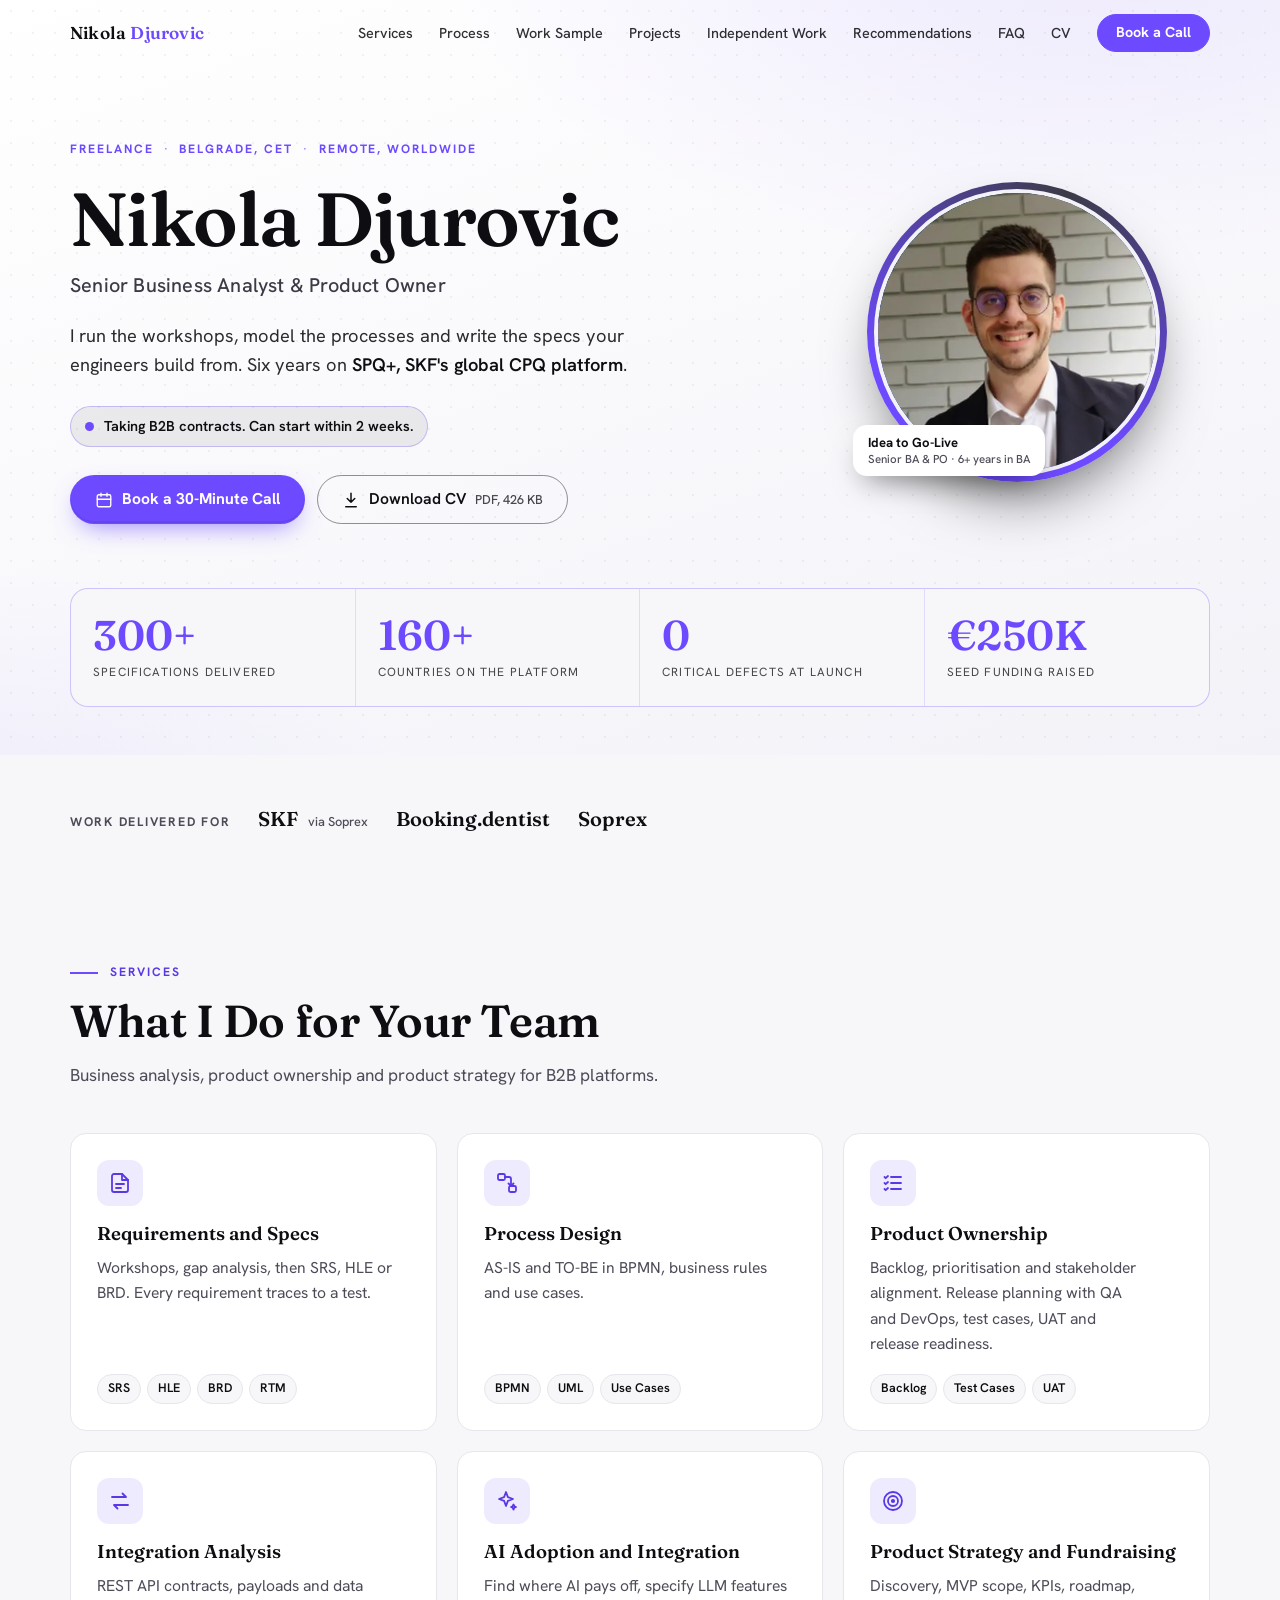
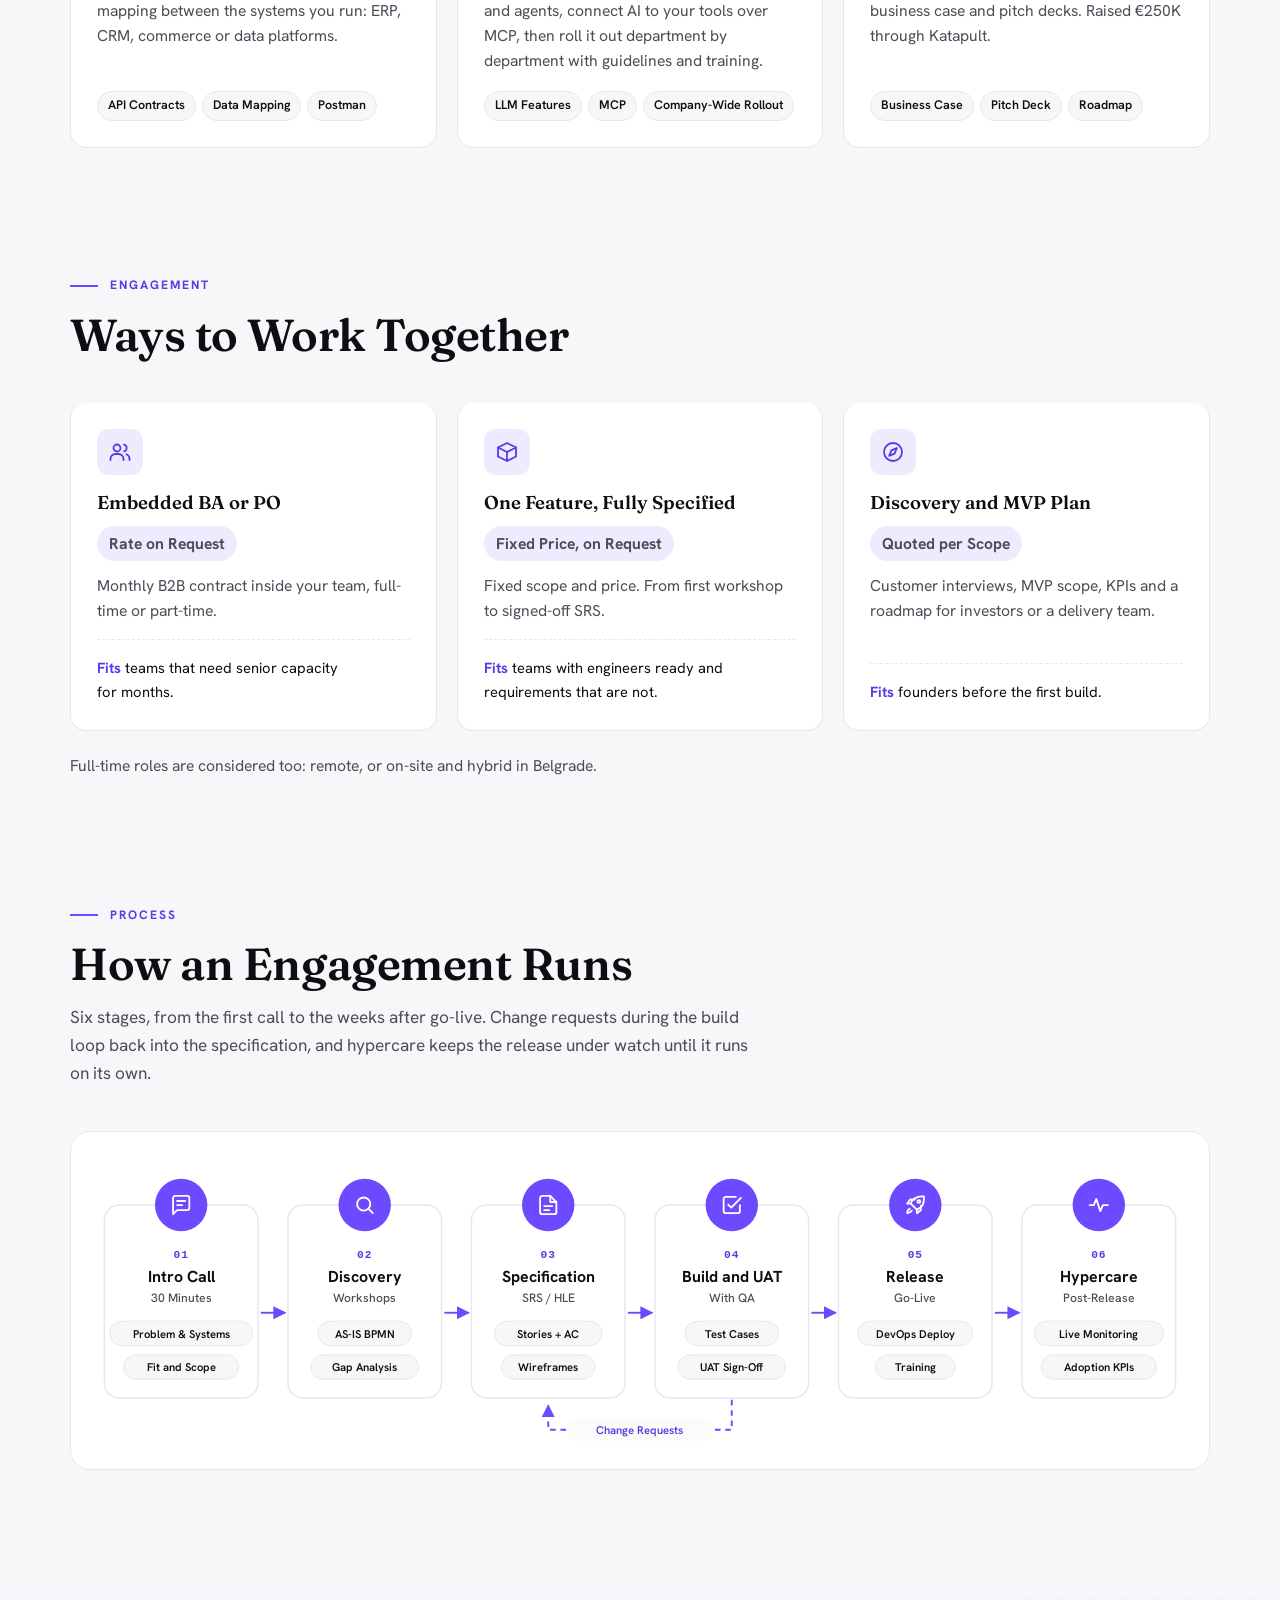
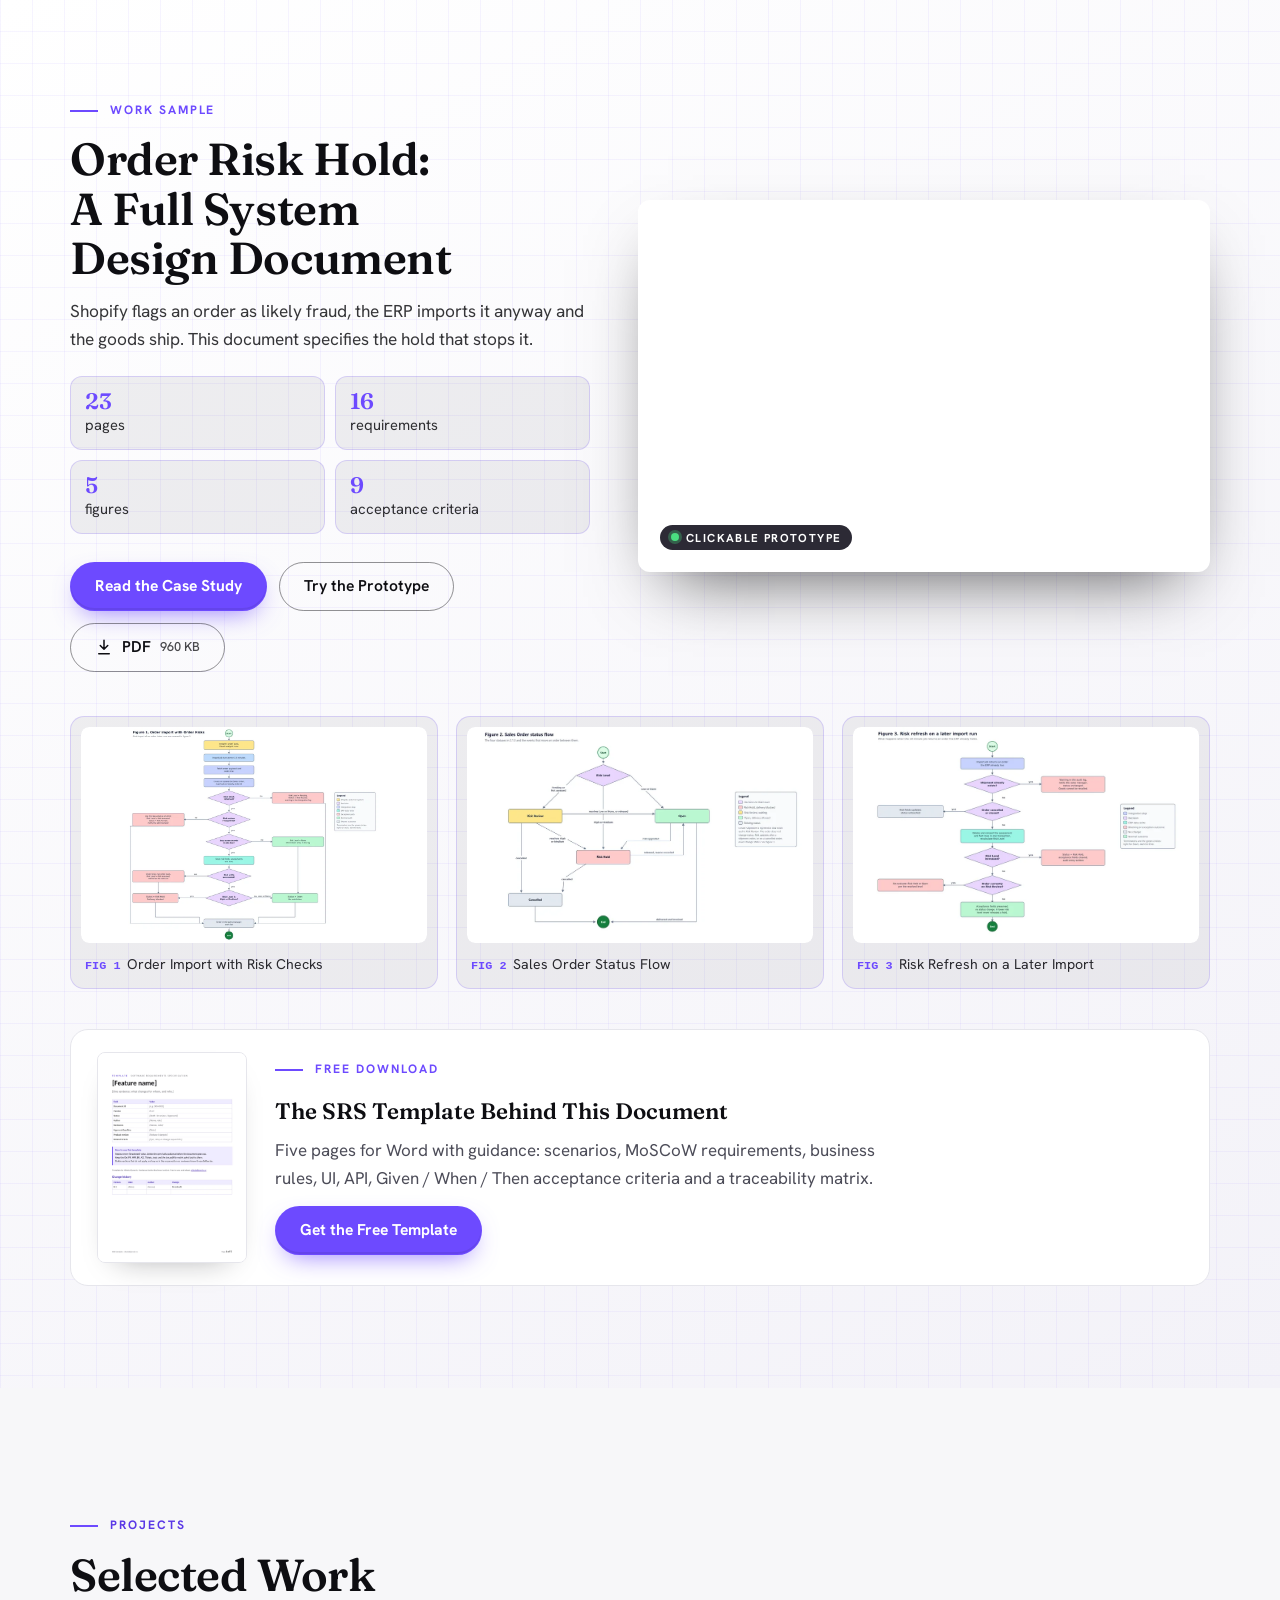
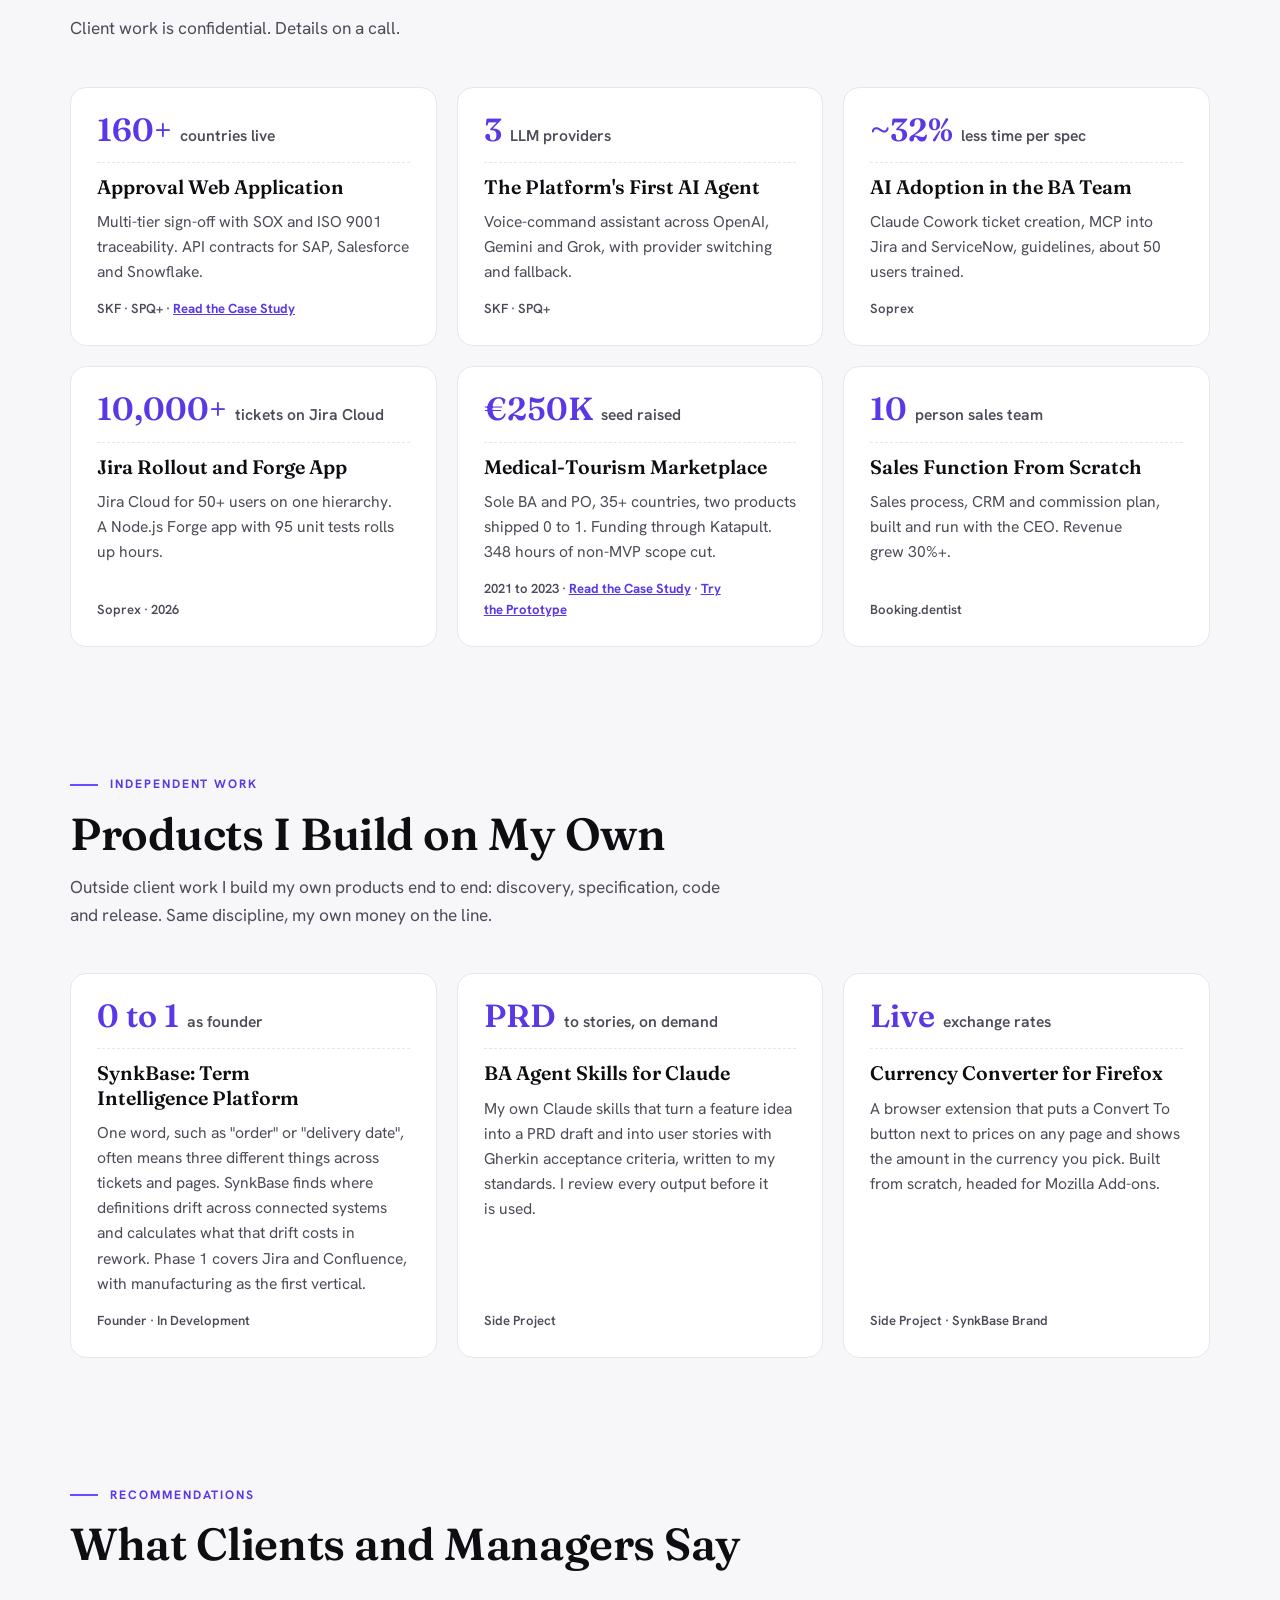
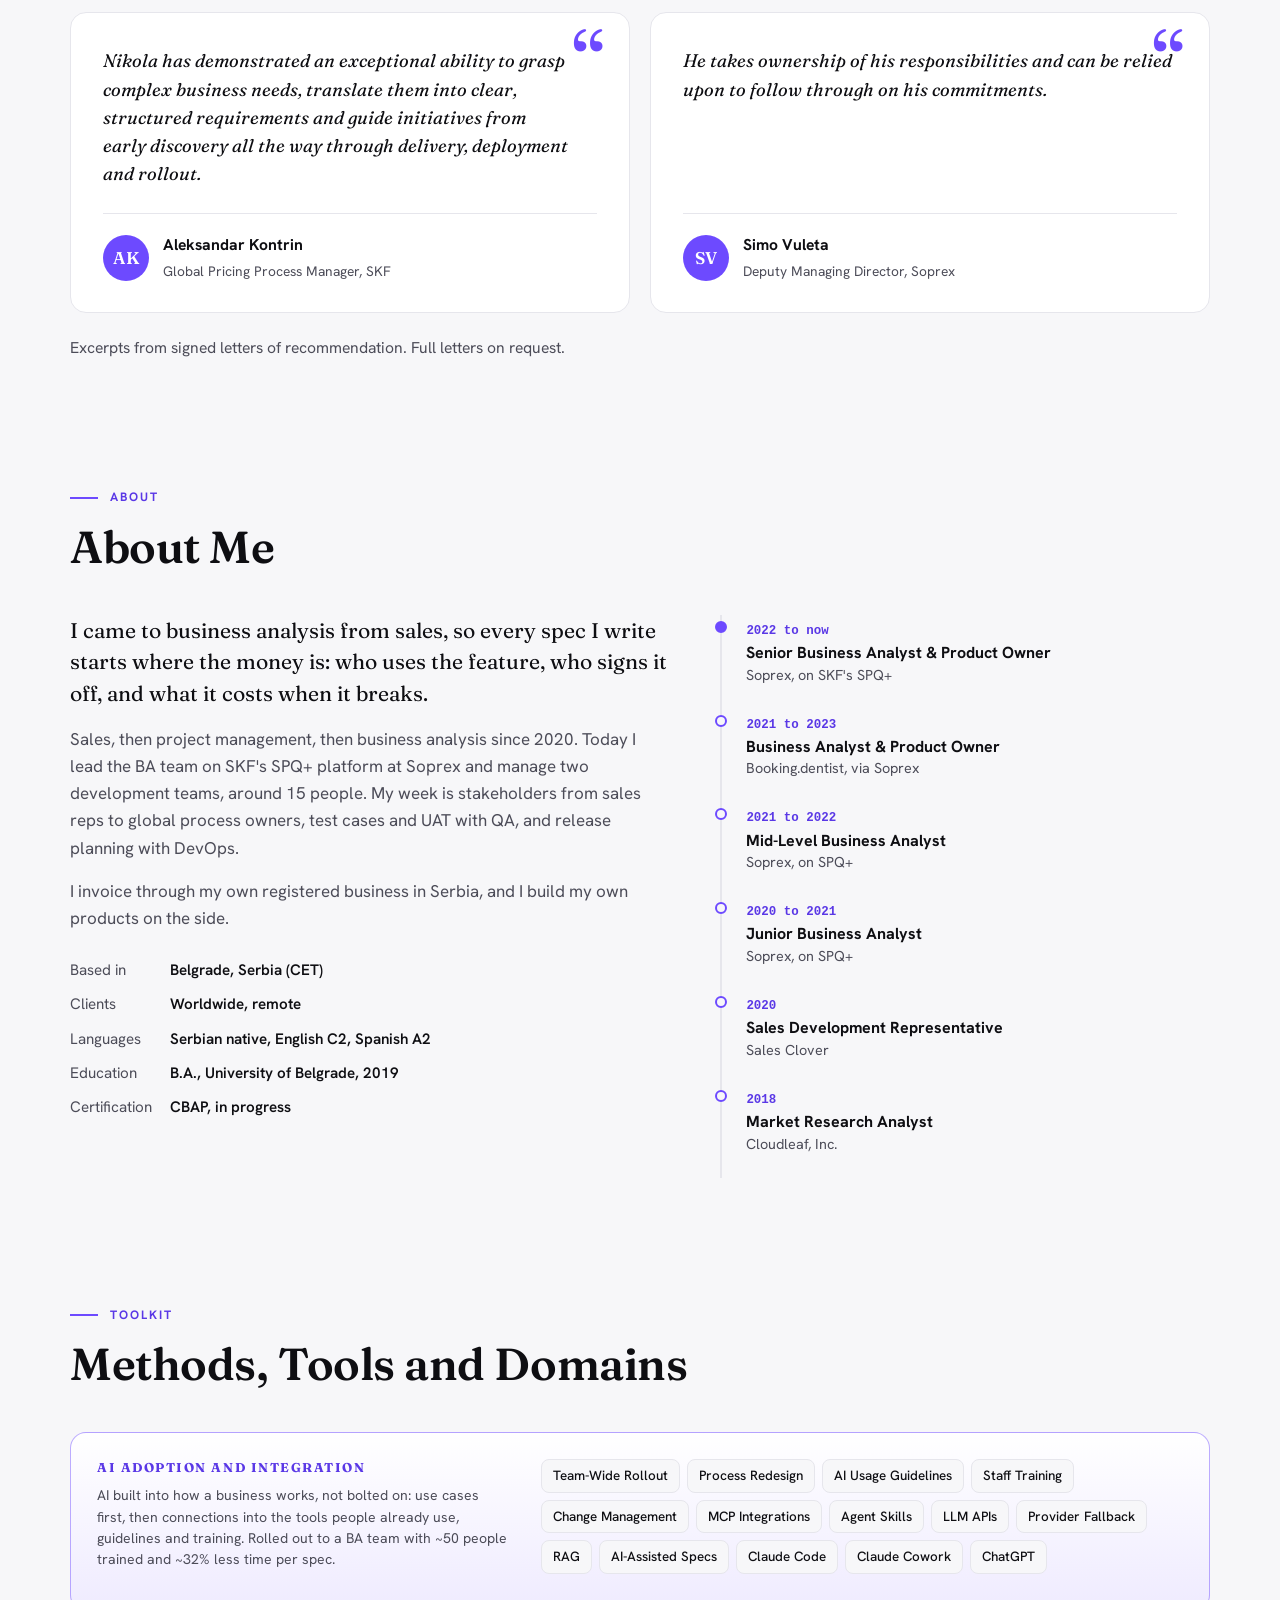
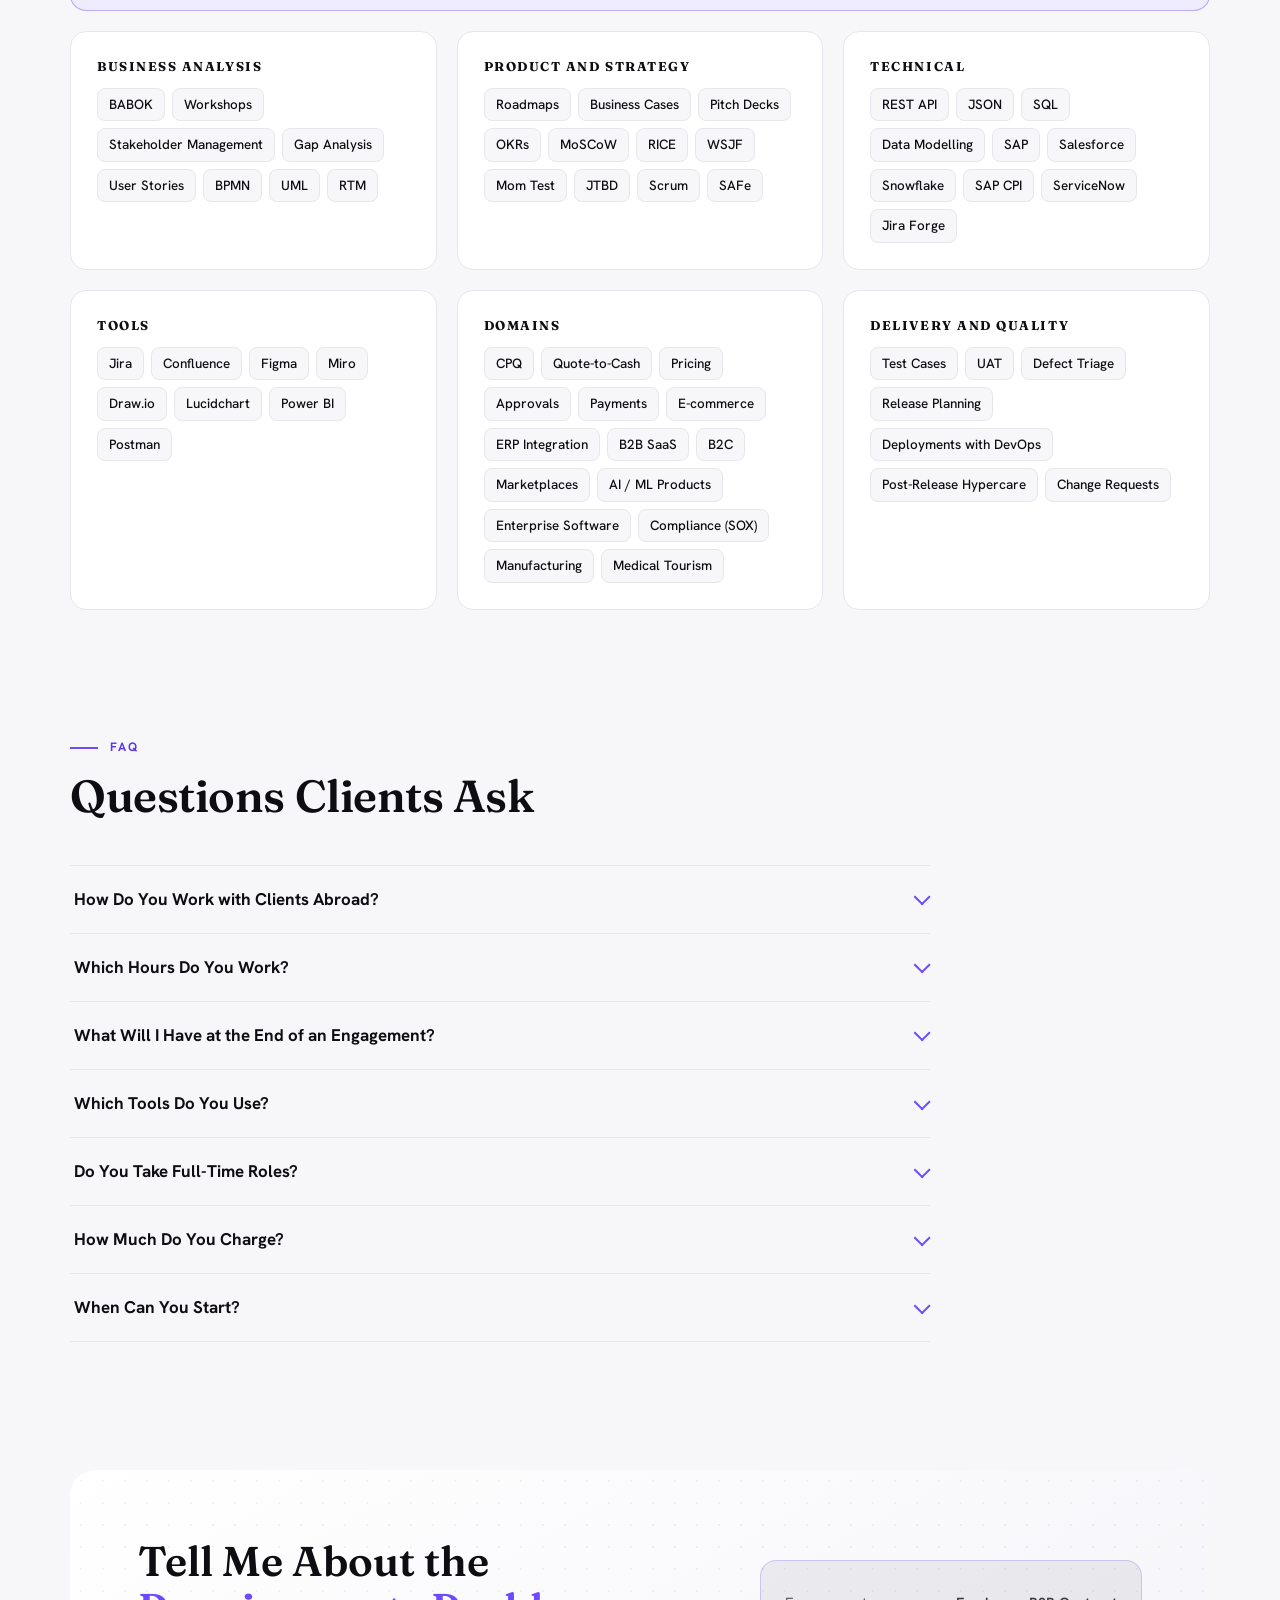
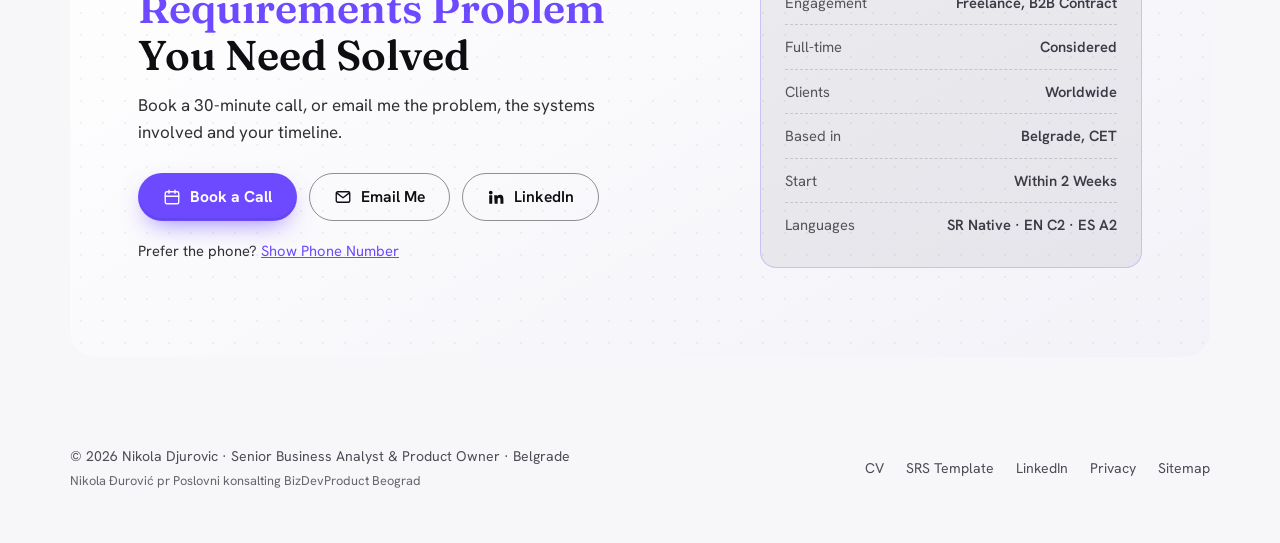
==== index.html @ e2d2a13e "Toolkit: AI Adoption and Integration card at the top Full-width card with a short note on how AI get" ====
<!doctype html>
<html lang="en">
<head>
<meta charset="utf-8">
<meta name="viewport" content="width=device-width, initial-scale=1, viewport-fit=cover">
<title>Nikola Djurovic | Senior Business Analyst &amp; Product Owner</title>
<meta name="description" content="Nikola Djurovic, Senior Business Analyst &amp; Product Owner, freelance from Belgrade (CET). 300+ specifications for a CPQ platform used in 160+ countries. B2B contracts with teams worldwide.">
<meta name="author" content="Nikola Djurovic">
<meta name="robots" content="index, follow, max-image-preview:large">
<link rel="canonical" href="https://nikoladjurovic.cv/">
<meta name="theme-color" content="#ffffff">

<meta property="og:type" content="profile">
<meta property="og:site_name" content="Nikola Djurovic">
<meta property="og:title" content="Nikola Djurovic | Senior Business Analyst &amp; Product Owner">
<meta property="og:description" content="Requirements, BPMN and specifications for B2B platforms. 300+ specs for SKF's global CPQ platform, used in 160+ countries. Taking B2B contracts worldwide.">
<meta property="og:url" content="https://nikoladjurovic.cv/">
<meta property="og:image" content="https://nikoladjurovic.cv/assets/img/og-image.png">
<meta property="og:image:width" content="1200">
<meta property="og:image:height" content="630">
<meta property="og:image:alt" content="Nikola Djurovic, Senior Business Analyst &amp; Product Owner">
<meta property="og:locale" content="en_GB">
<meta property="profile:first_name" content="Nikola">
<meta property="profile:last_name" content="Djurovic">
<meta name="twitter:card" content="summary_large_image">
<meta name="twitter:title" content="Nikola Djurovic | Senior Business Analyst &amp; Product Owner">
<meta name="twitter:description" content="Requirements, BPMN and specifications for B2B platforms. 300+ specs, 160+ countries, 0 critical defects at launch.">
<meta name="twitter:image" content="https://nikoladjurovic.cv/assets/img/og-image.png">

<link rel="icon" href="/favicon.svg" type="image/svg+xml">
<link rel="icon" href="/favicon-32.png" sizes="32x32" type="image/png">
<link rel="apple-touch-icon" href="/apple-touch-icon.png">
<link rel="manifest" href="/site.webmanifest">
<link rel="alternate" type="text/plain" href="/llms.txt" title="LLM-readable summary">
<link rel="alternate" type="text/plain" href="/llms-full.txt" title="LLM-readable full profile">

<link rel="preload" href="/assets/fonts/fraunces-latin-wght-normal.woff2" as="font" type="font/woff2" crossorigin>
<link rel="preload" href="/assets/fonts/hanken-grotesk-latin-wght-normal.woff2" as="font" type="font/woff2" crossorigin>
<link rel="stylesheet" href="/assets/css/site.css?v=20261008i">
<script>document.documentElement.classList.add('js')</script>
<script src="/assets/js/site.js?v=20261008i" defer></script>

<script type="application/ld+json">
{
  "@context": "https://schema.org",
  "@graph": [
    {
      "@type": "WebSite",
      "@id": "https://nikoladjurovic.cv/#website",
      "url": "https://nikoladjurovic.cv/",
      "name": "Nikola Djurovic",
      "inLanguage": "en",
      "publisher": { "@id": "https://nikoladjurovic.cv/#person" }
    },
    {
      "@type": "ProfilePage",
      "@id": "https://nikoladjurovic.cv/#profile",
      "url": "https://nikoladjurovic.cv/",
      "name": "Nikola Djurovic | Senior Business Analyst & Product Owner",
      "isPartOf": { "@id": "https://nikoladjurovic.cv/#website" },
      "mainEntity": { "@id": "https://nikoladjurovic.cv/#person" },
      "dateModified": "2026-10-08"
    },
    {
      "@type": "Person",
      "@id": "https://nikoladjurovic.cv/#person",
      "name": "Nikola Djurovic",
      "alternateName": "Nikola Đurović",
      "givenName": "Nikola",
      "familyName": "Djurovic",
      "url": "https://nikoladjurovic.cv/",
      "image": "https://nikoladjurovic.cv/assets/img/nikola-djurovic-420.jpg",
      "email": "mailto:nikoladjurovic21@gmail.com",
      "jobTitle": "Senior Business Analyst & Product Owner",
      "description": "Senior Business Analyst & Product Owner based in Belgrade, Serbia, working freelance. Six years on SKF's global CPQ platform SPQ+, used in 160+ countries: 300+ specifications, launches held at 0 critical defects. Works with clients worldwide on B2B contracts.",
      "address": { "@type": "PostalAddress", "addressLocality": "Belgrade", "addressCountry": "RS" },
      "nationality": { "@type": "Country", "name": "Serbia" },
      "alumniOf": { "@type": "CollegeOrUniversity", "name": "University of Belgrade" },
      "knowsLanguage": [
        { "@type": "Language", "name": "Serbian", "alternateName": "sr" },
        { "@type": "Language", "name": "English", "alternateName": "en" },
        { "@type": "Language", "name": "Spanish", "alternateName": "es" }
      ],
      "knowsAbout": ["Business analysis", "Requirements engineering", "BABOK", "Software Requirements Specification (SRS)", "BPMN process modelling", "User stories and acceptance criteria", "Requirements traceability", "Stakeholder management", "Test cases and defect triage", "User acceptance testing", "Release management with DevOps", "Post-release hypercare", "Product ownership", "Backlog management", "CPQ (Configure, Price, Quote)", "Quote-to-cash", "Pricing and approval workflows", "Payments and multi-currency checkout", "E-commerce", "SAP integration", "Salesforce integration", "REST API specification", "Jira and Confluence", "AI-assisted business analysis", "Model Context Protocol (MCP)", "Two-sided marketplaces"],
      "hasOccupation": {
        "@type": "Occupation",
        "name": "Business Analyst",
        "occupationLocation": { "@type": "City", "name": "Belgrade" },
        "skills": "Requirements elicitation, BPMN, SRS, HLE, BRD, user stories, acceptance criteria, RTM, UAT, backlog ownership, release planning, API and integration analysis"
      },
      "sameAs": ["https://www.linkedin.com/in/nikoladjurovic"],
      "makesOffer": { "@id": "https://nikoladjurovic.cv/#services" }
    },
    {
      "@type": "ProfessionalService",
      "@id": "https://nikoladjurovic.cv/#services",
      "name": "Nikola Djurovic, Freelance Business Analysis and Product Ownership",
      "url": "https://nikoladjurovic.cv/#services",
      "image": "https://nikoladjurovic.cv/assets/img/og-image.png",
      "email": "nikoladjurovic21@gmail.com",
      "founder": { "@id": "https://nikoladjurovic.cv/#person" },
      "address": { "@type": "PostalAddress", "addressLocality": "Belgrade", "addressCountry": "RS" },
      "areaServed": { "@type": "Place", "name": "Worldwide" },
      "availableLanguage": ["Serbian", "English"],
      "hasOfferCatalog": {
        "@type": "OfferCatalog",
        "name": "Services",
        "itemListElement": [
          { "@type": "Offer", "name": "Embedded Business Analyst or Product Owner", "itemOffered": { "@type": "Service", "name": "Embedded Business Analyst or Product Owner", "description": "Monthly B2B contract inside the client team." } },
          { "@type": "Offer", "itemOffered": { "@type": "Service", "name": "Requirements and specifications", "description": "Requirements workshops, gap analysis, BRD, SRS and HLE, user stories with acceptance criteria, and a requirements traceability matrix." } },
          { "@type": "Offer", "itemOffered": { "@type": "Service", "name": "Process design", "description": "AS-IS and TO-BE process models in BPMN, business rules and use cases." } },
          { "@type": "Offer", "itemOffered": { "@type": "Service", "name": "Product ownership", "description": "Backlog ownership, prioritisation, release planning across teams, UAT and release readiness." } },
          { "@type": "Offer", "itemOffered": { "@type": "Service", "name": "Integration analysis", "description": "REST API contracts, payloads and data mapping between ERP, CRM, commerce and data platforms." } },
          { "@type": "Offer", "itemOffered": { "@type": "Service", "name": "AI adoption and integration", "description": "Identifying where AI pays off in a business, specifying LLM features and agents, connecting AI to business tools over MCP, and rolling it out across departments with usage guidelines and staff training." } },
          { "@type": "Offer", "itemOffered": { "@type": "Service", "name": "Product strategy and fundraising", "description": "Customer discovery, MVP scope, KPIs, roadmap, business case and investor pitch decks." } }
        ]
      }
    },
    {
      "@type": "FAQPage",
      "@id": "https://nikoladjurovic.cv/#faq",
      "mainEntity": [
        { "@type": "Question", "name": "How Do You Work with Clients Abroad?", "acceptedAnswer": { "@type": "Answer", "text": "As an independent contractor. I invoice monthly through my registered business in Serbia, so we sign a B2B services contract. No employment, sponsorship or relocation is involved." } },
        { "@type": "Question", "name": "Which Hours Do You Work?", "acceptedAnswer": { "@type": "Answer", "text": "I am based in Belgrade (CET) and work with clients worldwide. I shift my hours so your team gets a daily overlap." } },
        { "@type": "Question", "name": "What Will I Have at the End of an Engagement?", "acceptedAnswer": { "@type": "Answer", "text": "Documents your engineers and testers can use without me in the room: SRS or HLE, BPMN diagrams, wireframes, user stories with acceptance criteria and a traceability matrix. The Order Risk Hold work sample shows the format." } },
        { "@type": "Question", "name": "Which Tools Do You Use?", "acceptedAnswer": { "@type": "Answer", "text": "Jira and Confluence for delivery, Draw.io, Lucidchart, Miro and Figma for diagrams and wireframes, Postman for APIs and Power BI for reporting. I use Claude Code and Claude Cowork every day, and I check every output before it goes out under my name." } },
        { "@type": "Question", "name": "Do You Take Full-Time Roles?", "acceptedAnswer": { "@type": "Answer", "text": "Yes, for the right team: remote, or on-site and hybrid in Belgrade. Freelance B2B contracts are my default." } },
        { "@type": "Question", "name": "How Much Do You Charge?", "acceptedAnswer": { "@type": "Answer", "text": "Rates depend on the engagement and scope, so I share them on the intro call or by email. Email nikoladjurovic21@gmail.com or book a call." } },
        { "@type": "Question", "name": "When Can You Start?", "acceptedAnswer": { "@type": "Answer", "text": "Within 2 weeks of signing, often sooner." } }
      ]
    }
  ]
}
</script>
</head>
<body>
<svg xmlns="http://www.w3.org/2000/svg" style="display:none" aria-hidden="true">
  <symbol id="i-doc" viewBox="0 0 24 24" fill="none" stroke="currentColor" stroke-width="1.8" stroke-linecap="round" stroke-linejoin="round"><path d="M14 3H6a2 2 0 0 0-2 2v14a2 2 0 0 0 2 2h12a2 2 0 0 0 2-2V9z"/><path d="M14 3v6h6M8 13h8M8 17h5"/></symbol>
  <symbol id="i-flow" viewBox="0 0 24 24" fill="none" stroke="currentColor" stroke-width="1.8" stroke-linecap="round" stroke-linejoin="round"><rect x="3" y="3" width="7" height="6" rx="1.5"/><rect x="14" y="15" width="7" height="6" rx="1.5"/><path d="M10 6h4a2 2 0 0 1 2 2v7"/><path d="m13.5 12.5 2.5 2.5 2.5-2.5"/></symbol>
  <symbol id="i-list" viewBox="0 0 24 24" fill="none" stroke="currentColor" stroke-width="1.8" stroke-linecap="round" stroke-linejoin="round"><path d="M10 6h10M10 12h10M10 18h10M3.5 6l1.2 1.2L7 5M3.5 12l1.2 1.2L7 11M3.5 18l1.2 1.2L7 17"/></symbol>
  <symbol id="i-plug" viewBox="0 0 24 24" fill="none" stroke="currentColor" stroke-width="1.8" stroke-linecap="round" stroke-linejoin="round"><path d="M4 8h14l-3.5-3.5M20 16H6l3.5 3.5"/></symbol>
  <symbol id="i-spark" viewBox="0 0 24 24" fill="none" stroke="currentColor" stroke-width="1.8" stroke-linecap="round" stroke-linejoin="round"><path d="M11 3l1.9 5.1L18 10l-5.1 1.9L11 17l-1.9-5.1L4 10l5.1-1.9z"/><path d="M18.5 15.5l.8 1.7 1.7.8-1.7.8-.8 1.7-.8-1.7-1.7-.8 1.7-.8z"/></symbol>
  <symbol id="i-target" viewBox="0 0 24 24" fill="none" stroke="currentColor" stroke-width="1.8" stroke-linecap="round" stroke-linejoin="round"><circle cx="12" cy="12" r="9"/><circle cx="12" cy="12" r="5"/><circle cx="12" cy="12" r="1.2" fill="currentColor"/></symbol>
  <symbol id="i-users" viewBox="0 0 24 24" fill="none" stroke="currentColor" stroke-width="1.8" stroke-linecap="round" stroke-linejoin="round"><circle cx="9" cy="8" r="3.5"/><path d="M2.5 20v-1a5 5 0 0 1 5-5h3a5 5 0 0 1 5 5v1M16 4.6a3.5 3.5 0 0 1 0 6.8M18.5 14.3A5 5 0 0 1 21.5 19v1"/></symbol>
  <symbol id="i-box" viewBox="0 0 24 24" fill="none" stroke="currentColor" stroke-width="1.8" stroke-linecap="round" stroke-linejoin="round"><path d="M21 7.5 12 3 3 7.5l9 4.5z"/><path d="M3 7.5v9l9 4.5 9-4.5v-9M12 12v9"/></symbol>
  <symbol id="i-compass" viewBox="0 0 24 24" fill="none" stroke="currentColor" stroke-width="1.8" stroke-linecap="round" stroke-linejoin="round"><circle cx="12" cy="12" r="9"/><path d="m15.8 8.2-2.2 5.4-5.4 2.2 2.2-5.4z"/></symbol>
  <symbol id="i-chat" viewBox="0 0 24 24" fill="none" stroke="currentColor" stroke-width="1.8" stroke-linecap="round" stroke-linejoin="round"><path d="M20 15a2 2 0 0 1-2 2H8l-4 4V5a2 2 0 0 1 2-2h12a2 2 0 0 1 2 2z"/><path d="M8 8h8M8 12h5"/></symbol>
  <symbol id="i-search" viewBox="0 0 24 24" fill="none" stroke="currentColor" stroke-width="1.8" stroke-linecap="round" stroke-linejoin="round"><circle cx="11" cy="11" r="6.5"/><path d="m20 20-4.4-4.4"/></symbol>
  <symbol id="i-check" viewBox="0 0 24 24" fill="none" stroke="currentColor" stroke-width="1.8" stroke-linecap="round" stroke-linejoin="round"><path d="m8.5 11.5 3 3L21 5"/><path d="M20 12v6a2 2 0 0 1-2 2H6a2 2 0 0 1-2-2V6a2 2 0 0 1 2-2h10"/></symbol>
  <symbol id="i-rocket" viewBox="0 0 24 24" fill="none" stroke="currentColor" stroke-width="1.8" stroke-linecap="round" stroke-linejoin="round"><path d="M13.5 16.5 7.5 10.5C9 6 13 3 20.5 3.5 21 11 18 15 13.5 16.5z"/><path d="M7.5 10.5H4l3-4h4.5M13.5 16.5V20l4-3v-4.5"/><path d="M6.5 15.5c-1.5.8-2.3 2.6-2.5 4.5 1.9-.2 3.7-1 4.5-2.5"/><circle cx="15.5" cy="8.5" r="1.4"/></symbol>
  <symbol id="i-pulse" viewBox="0 0 24 24" fill="none" stroke="currentColor" stroke-width="1.8" stroke-linecap="round" stroke-linejoin="round"><path d="M3 12h4l2.5-6 4 12 2.5-6H21"/></symbol>
  <symbol id="i-globe" viewBox="0 0 24 24" fill="none" stroke="currentColor" stroke-width="1.8" stroke-linecap="round" stroke-linejoin="round"><circle cx="12" cy="12" r="9"/><path d="M3 12h18M12 3c2.5 2.6 3.8 5.6 3.8 9s-1.3 6.4-3.8 9c-2.5-2.6-3.8-5.6-3.8-9S9.5 5.6 12 3z"/></symbol>
  <symbol id="i-cal" viewBox="0 0 24 24" fill="none" stroke="currentColor" stroke-width="1.8" stroke-linecap="round" stroke-linejoin="round"><rect x="3" y="5" width="18" height="16" rx="2"/><path d="M16 3v4M8 3v4M3 11h18"/></symbol>
  <symbol id="i-down" viewBox="0 0 24 24" fill="none" stroke="currentColor" stroke-width="2" stroke-linecap="round" stroke-linejoin="round"><path d="M12 3v12M7 10l5 5 5-5M5 21h14"/></symbol>
  <symbol id="i-mail" viewBox="0 0 24 24" fill="none" stroke="currentColor" stroke-width="1.8" stroke-linecap="round" stroke-linejoin="round"><rect x="3" y="5" width="18" height="14" rx="2"/><path d="m3.5 6.5 8.5 6.5 8.5-6.5"/></symbol>
  <symbol id="i-in" viewBox="0 0 24 24" fill="currentColor"><path d="M4.98 3.5a2.5 2.5 0 1 1 0 5 2.5 2.5 0 0 1 0-5zM3 9.5h4V21H3zM9.5 9.5h3.8v1.6h.06c.53-1 1.83-2.06 3.77-2.06 4.03 0 4.77 2.65 4.77 6.1V21h-4v-5.2c0-1.24-.02-2.84-1.73-2.84-1.73 0-2 1.35-2 2.75V21h-4z"/></symbol>
</svg>
<a class="skip-link" href="#main">Skip to Content</a>

<header class="site-header">
  <div class="header-inner">
    <a class="brand" href="/" aria-label="Nikola Djurovic, home">Nikola <b>Djurovic</b></a>
    <button class="nav-toggle" type="button" aria-expanded="false" aria-controls="site-nav" aria-label="Open menu">
      <svg viewBox="0 0 24 24" fill="none" stroke="currentColor" stroke-width="2" stroke-linecap="round" aria-hidden="true"><path d="M4 7h16M4 12h16M4 17h16"/></svg>
    </button>
    <nav id="site-nav" class="site-nav" aria-label="Main">
      <ul class="nav-list">
        <li><a href="#services">Services</a></li>
        <li><a href="#process">Process</a></li>
        <li><a href="#work-sample">Work Sample</a></li>
        <li><a href="#work">Projects</a></li>
        <li><a href="#independent">Independent Work</a></li>
        <li><a href="#recommendations">Recommendations</a></li>
        <li><a href="#faq">FAQ</a></li>
        <li><a href="/cv/">CV</a></li>
        <li><a class="btn btn-sm" href="mailto:nikoladjurovic21@gmail.com?subject=Intro%20call" data-book>Book a Call</a></li>
      </ul>
    </nav>
  </div>
</header>

<main id="main">
  <section class="hero" aria-labelledby="hero-title">
    <div class="hero-grid">
      <div>
        <p class="eyebrow"><span>Freelance</span><span>Belgrade, CET</span><span>Remote, Worldwide</span></p>
        <h1 id="hero-title">Nikola Djurovic <span class="h1-role">Senior Business Analyst &amp; Product Owner</span></h1>
        <p class="lede">I run the workshops, model the processes and write the specs your engineers build from. Six years on <strong>SPQ+, SKF's global CPQ platform</strong>.</p>
        <p class="availability"><span class="pulse" aria-hidden="true"></span>Taking B2B contracts. Can start within 2 weeks.</p>
        <div class="btn-row">
          <a class="btn btn-primary" href="mailto:nikoladjurovic21@gmail.com?subject=Intro%20call" data-book><svg aria-hidden="true"><use href="#i-cal"/></svg>Book a 30-Minute Call</a>
          <a class="btn btn-ghost" href="/files/Nikola_Djurovic_Senior_BA_CV.pdf" download><svg aria-hidden="true"><use href="#i-down"/></svg>Download CV <span class="file-meta">PDF, 426&nbsp;KB</span></a>
        </div>
      </div>
      <div class="hero-photo">
        <div class="photo-ring">
          <picture>
            <source type="image/webp" srcset="/assets/img/nikola-djurovic-280.webp 280w, /assets/img/nikola-djurovic-420.webp 420w" sizes="(max-width: 860px) 150px, 300px">
            <img src="/assets/img/nikola-djurovic-420.jpg" width="420" height="420" alt="Portrait of Nikola Djurovic" fetchpriority="high" decoding="async">
          </picture>
        </div>
        <p class="photo-badge">Idea to Go-Live<small>Senior BA &amp; PO · 6+ years in BA</small></p>
      </div>
    </div>

    <dl class="stats">
      <div class="stat"><dt>Specifications Delivered</dt><dd>300+</dd></div>
      <div class="stat"><dt>Countries on the Platform</dt><dd>160+</dd></div>
      <div class="stat"><dt>Critical Defects at Launch</dt><dd>0</dd></div>
      <div class="stat"><dt>Seed Funding Raised</dt><dd>€250K</dd></div>
    </dl>
  </section>

  <div class="clients">
    <p>Work Delivered For</p>
    <ul>
      <li translate="no">SKF <small>via Soprex</small></li>
      <li translate="no">Booking.dentist</li>
      <li translate="no">Soprex</li>
    </ul>
  </div>

  <section class="section" id="services" aria-labelledby="services-title">
    <div class="section-head reveal">
      <p class="kicker">Services</p>
      <h2 class="h2" id="services-title">What I Do for Your Team</h2>
      <p class="intro">Business analysis, product ownership and product strategy for B2B platforms.</p>
    </div>
    <ul class="grid-3 services">
      <li class="card reveal">
        <span class="ico" aria-hidden="true"><svg><use href="#i-doc"/></svg></span>
        <h3>Requirements and Specs</h3>
        <p>Workshops, gap analysis, then SRS, HLE or BRD. Every requirement traces to a test.</p>
        <ul class="deliverables" aria-label="Deliverables"><li>SRS</li><li>HLE</li><li>BRD</li><li>RTM</li></ul>
      </li>
      <li class="card reveal">
        <span class="ico" aria-hidden="true"><svg><use href="#i-flow"/></svg></span>
        <h3>Process Design</h3>
        <p>AS-IS and TO-BE in BPMN, business rules and use cases.</p>
        <ul class="deliverables" aria-label="Deliverables"><li>BPMN</li><li>UML</li><li>Use Cases</li></ul>
      </li>
      <li class="card reveal">
        <span class="ico" aria-hidden="true"><svg><use href="#i-list"/></svg></span>
        <h3>Product Ownership</h3>
        <p>Backlog, prioritisation and stakeholder alignment. Release planning with QA and DevOps, test cases, UAT and release readiness.</p>
        <ul class="deliverables" aria-label="Deliverables"><li>Backlog</li><li>Test Cases</li><li>UAT</li></ul>
      </li>
      <li class="card reveal">
        <span class="ico" aria-hidden="true"><svg><use href="#i-plug"/></svg></span>
        <h3>Integration Analysis</h3>
        <p>REST API contracts, payloads and data mapping between the systems you run: ERP, CRM, commerce or data platforms.</p>
        <ul class="deliverables" aria-label="Deliverables"><li>API Contracts</li><li>Data Mapping</li><li>Postman</li></ul>
      </li>
      <li class="card reveal">
        <span class="ico" aria-hidden="true"><svg><use href="#i-spark"/></svg></span>
        <h3>AI Adoption and Integration</h3>
        <p>Find where AI pays off, specify LLM features and agents, connect AI to your tools over MCP, then roll it out department by department with guidelines and training.</p>
        <ul class="deliverables" aria-label="Deliverables"><li>LLM Features</li><li>MCP</li><li>Company-Wide Rollout</li></ul>
      </li>
      <li class="card reveal">
        <span class="ico" aria-hidden="true"><svg><use href="#i-target"/></svg></span>
        <h3>Product Strategy and Fundraising</h3>
        <p>Discovery, MVP scope, KPIs, roadmap, business case and pitch decks. Raised €250K through Katapult.</p>
        <ul class="deliverables" aria-label="Deliverables"><li>Business Case</li><li>Pitch Deck</li><li>Roadmap</li></ul>
      </li>
    </ul>
  </section>

  <section class="section engage" id="engagement" aria-labelledby="engage-title">
    <div class="section-head reveal">
      <p class="kicker">Engagement</p>
      <h2 class="h2" id="engage-title">Ways to Work Together</h2>
    </div>
    <ul class="grid-3">
      <li class="card reveal">
        <span class="ico" aria-hidden="true"><svg><use href="#i-users"/></svg></span>
        <h3>Embedded BA or PO</h3>
        <p class="price"><a href="#contact">Rate on Request</a></p>
        <p>Monthly B2B contract inside your team, full-time or part-time.</p>
        <p class="fit"><strong>Fits</strong> teams that need senior capacity for months.</p>
      </li>
      <li class="card reveal">
        <span class="ico" aria-hidden="true"><svg><use href="#i-box"/></svg></span>
        <h3>One Feature, Fully Specified</h3>
        <p class="price"><a href="#contact">Fixed Price, on Request</a></p>
        <p>Fixed scope and price. From first workshop to signed-off SRS.</p>
        <p class="fit"><strong>Fits</strong> teams with engineers ready and requirements that are not.</p>
      </li>
      <li class="card reveal">
        <span class="ico" aria-hidden="true"><svg><use href="#i-compass"/></svg></span>
        <h3>Discovery and MVP Plan</h3>
        <p class="price"><a href="#contact">Quoted per Scope</a></p>
        <p>Customer interviews, MVP scope, KPIs and a roadmap for investors or a delivery team.</p>
        <p class="fit"><strong>Fits</strong> founders before the first build.</p>
      </li>
    </ul>
    <p class="note reveal">Full-time roles are considered too: remote, or on-site and hybrid in Belgrade.</p>
  </section>

  <section class="section" id="process" aria-labelledby="process-title">
    <div class="section-head reveal">
      <p class="kicker">Process</p>
      <h2 class="h2" id="process-title">How an Engagement Runs</h2>
      <p class="intro">Six stages, from the first call to the weeks after go-live. Change requests during the build loop back into the specification, and hypercare keeps the release under watch until it runs on its own.</p>
    </div>
    <figure class="flow reveal">
      <svg class="flow-svg" data-travel="process" viewBox="0 0 1164 308" xmlns="http://www.w3.org/2000/svg" aria-hidden="true" focusable="false">
<defs><marker id="arw" viewBox="0 0 10 10" refX="9" refY="5" markerWidth="7" markerHeight="7" orient="auto-start-reverse"><path d="M0 0 10 5 0 10Z" fill="#6d4aff"/></marker></defs>
<path d="M177 161 H203" fill="none" stroke="#6d4aff" stroke-width="2" marker-end="url(#arw)"/>
<path d="M373 161 H399" fill="none" stroke="#6d4aff" stroke-width="2" marker-end="url(#arw)"/>
<path d="M569 161 H595" fill="none" stroke="#6d4aff" stroke-width="2" marker-end="url(#arw)"/>
<path d="M765 161 H791" fill="none" stroke="#6d4aff" stroke-width="2" marker-end="url(#arw)"/>
<path d="M961 161 H987" fill="none" stroke="#6d4aff" stroke-width="2" marker-end="url(#arw)"/>
<path d="M680 254 V286 H484 V260" fill="none" stroke="#6d4aff" stroke-width="2" stroke-dasharray="6 5" marker-end="url(#arw)"/>
<rect x="504" y="274" width="156" height="24" rx="12" fill="#fbfbf9"/>
<text x="582" y="291" text-anchor="middle" class="fl-note">Change Requests</text>
<g data-node>
<rect x="10" y="46" width="164" height="206" rx="16" class="fl-card"/>
<circle cx="92" cy="46" r="28" class="fl-dot"/>
<use href="#i-chat" x="79" y="33" width="26" height="26" class="fl-ico"/>
<text x="92" y="102" text-anchor="middle" class="fl-num">01</text>
<text x="92" y="128" text-anchor="middle" class="fl-title">Intro Call</text>
<text x="92" y="150" text-anchor="middle" class="fl-sub">30 Minutes</text>
<rect x="15.5" y="170" width="153" height="26" rx="13" class="fl-pill"/>
<text x="92" y="187.5" text-anchor="middle" class="fl-pill-t">Problem &amp; Systems</text>
<rect x="30.5" y="206" width="123" height="26" rx="13" class="fl-pill"/>
<text x="92" y="223.5" text-anchor="middle" class="fl-pill-t">Fit and Scope</text>
</g>
<g data-node>
<rect x="206" y="46" width="164" height="206" rx="16" class="fl-card"/>
<circle cx="288" cy="46" r="28" class="fl-dot"/>
<use href="#i-search" x="275" y="33" width="26" height="26" class="fl-ico"/>
<text x="288" y="102" text-anchor="middle" class="fl-num">02</text>
<text x="288" y="128" text-anchor="middle" class="fl-title">Discovery</text>
<text x="288" y="150" text-anchor="middle" class="fl-sub">Workshops</text>
<rect x="238" y="170" width="100" height="26" rx="13" class="fl-pill"/>
<text x="288" y="187.5" text-anchor="middle" class="fl-pill-t">AS-IS BPMN</text>
<rect x="230.5" y="206" width="115" height="26" rx="13" class="fl-pill"/>
<text x="288" y="223.5" text-anchor="middle" class="fl-pill-t">Gap Analysis</text>
</g>
<g data-node>
<rect x="402" y="46" width="164" height="206" rx="16" class="fl-card"/>
<circle cx="484" cy="46" r="28" class="fl-dot"/>
<use href="#i-doc" x="471" y="33" width="26" height="26" class="fl-ico"/>
<text x="484" y="102" text-anchor="middle" class="fl-num">03</text>
<text x="484" y="128" text-anchor="middle" class="fl-title">Specification</text>
<text x="484" y="150" text-anchor="middle" class="fl-sub">SRS / HLE</text>
<rect x="426.5" y="170" width="115" height="26" rx="13" class="fl-pill"/>
<text x="484" y="187.5" text-anchor="middle" class="fl-pill-t">Stories + AC</text>
<rect x="434" y="206" width="100" height="26" rx="13" class="fl-pill"/>
<text x="484" y="223.5" text-anchor="middle" class="fl-pill-t">Wireframes</text>
</g>
<g data-node>
<rect x="598" y="46" width="164" height="206" rx="16" class="fl-card"/>
<circle cx="680" cy="46" r="28" class="fl-dot"/>
<use href="#i-check" x="667" y="33" width="26" height="26" class="fl-ico"/>
<text x="680" y="102" text-anchor="middle" class="fl-num">04</text>
<text x="680" y="128" text-anchor="middle" class="fl-title">Build and UAT</text>
<text x="680" y="150" text-anchor="middle" class="fl-sub">With QA</text>
<rect x="630" y="170" width="100" height="26" rx="13" class="fl-pill"/>
<text x="680" y="187.5" text-anchor="middle" class="fl-pill-t">Test Cases</text>
<rect x="622.5" y="206" width="115" height="26" rx="13" class="fl-pill"/>
<text x="680" y="223.5" text-anchor="middle" class="fl-pill-t">UAT Sign-Off</text>
</g>
<g data-node>
<rect x="794" y="46" width="164" height="206" rx="16" class="fl-card"/>
<circle cx="876" cy="46" r="28" class="fl-dot"/>
<use href="#i-rocket" x="863" y="33" width="26" height="26" class="fl-ico"/>
<text x="876" y="102" text-anchor="middle" class="fl-num">05</text>
<text x="876" y="128" text-anchor="middle" class="fl-title">Release</text>
<text x="876" y="150" text-anchor="middle" class="fl-sub">Go-Live</text>
<rect x="814.5" y="170" width="123" height="26" rx="13" class="fl-pill"/>
<text x="876" y="187.5" text-anchor="middle" class="fl-pill-t">DevOps Deploy</text>
<rect x="833.5" y="206" width="85" height="26" rx="13" class="fl-pill"/>
<text x="876" y="223.5" text-anchor="middle" class="fl-pill-t">Training</text>
</g>
<g data-node>
<rect x="990" y="46" width="164" height="206" rx="16" class="fl-card"/>
<circle cx="1072" cy="46" r="28" class="fl-dot"/>
<use href="#i-pulse" x="1059" y="33" width="26" height="26" class="fl-ico"/>
<text x="1072" y="102" text-anchor="middle" class="fl-num">06</text>
<text x="1072" y="128" text-anchor="middle" class="fl-title">Hypercare</text>
<text x="1072" y="150" text-anchor="middle" class="fl-sub">Post-Release</text>
<rect x="1003" y="170" width="138" height="26" rx="13" class="fl-pill"/>
<text x="1072" y="187.5" text-anchor="middle" class="fl-pill-t">Live Monitoring</text>
<rect x="1010.5" y="206" width="123" height="26" rx="13" class="fl-pill"/>
<text x="1072" y="223.5" text-anchor="middle" class="fl-pill-t">Adoption KPIs</text>
</g>
</svg>
    </figure>
    <ol class="process">
      <li class="step"><span class="step-num" aria-hidden="true"><svg><use href="#i-chat"/></svg></span><h3>Intro Call</h3><p>30 minutes on the problem, the systems and the deadline.</p></li>
      <li class="step"><span class="step-num" aria-hidden="true"><svg><use href="#i-search"/></svg></span><h3>Discovery</h3><p>Workshops with process owners. AS-IS BPMN and a gap list.</p></li>
      <li class="step"><span class="step-num" aria-hidden="true"><svg><use href="#i-doc"/></svg></span><h3>Specification</h3><p>SRS or HLE, user stories with acceptance criteria, wireframes.</p></li>
      <li class="step"><span class="step-num" aria-hidden="true"><svg><use href="#i-check"/></svg></span><h3>Build and UAT</h3><p>Answers for the team, test cases and defect triage with QA, UAT sign-off.</p></li>
      <li class="step"><span class="step-num" aria-hidden="true"><svg><use href="#i-rocket"/></svg></span><h3>Release</h3><p>Release readiness, deployment planned with DevOps, user guides and training.</p></li>
      <li class="step"><span class="step-num" aria-hidden="true"><svg><use href="#i-pulse"/></svg></span><h3>Post-Release Hypercare</h3><p>I watch production and adoption with support and DevOps, triage what comes in and close out with a hypercare report.</p></li>
    </ol>
  </section>

  <section class="band" id="work-sample" aria-labelledby="sample-title">
    <div class="band-inner">
      <div class="sample-grid">
        <div class="reveal">
          <p class="kicker">Work Sample</p>
          <h2 class="h2" id="sample-title">Order Risk Hold: A Full System Design Document</h2>
          <p class="intro">Shopify flags an order as likely fraud, the ERP imports it anyway and the goods ship. This document specifies the hold that stops it.</p>
          <ul class="sample-facts">
            <li><b>23</b>pages</li>
            <li><b>16</b>requirements</li>
            <li><b>5</b>figures</li>
            <li><b>9</b>acceptance criteria</li>
          </ul>
          <div class="btn-row">
            <a class="btn btn-primary" href="/work/order-risk-hold/">Read the Case Study</a>
            <a class="btn btn-ghost" href="/work/order-risk-hold/prototype/">Try the Prototype</a>
            <a class="btn btn-ghost" href="/files/Order_Risk_Hold_SDD_Nikola_Djurovic.pdf" download><svg aria-hidden="true"><use href="#i-down"/></svg>PDF <span class="file-meta">960&nbsp;KB</span></a>
          </div>
        </div>
        <div class="doc-frame reveal">
          <a class="proto-media" href="/work/order-risk-hold/prototype/" aria-label="Open the clickable prototype of the Sales Order screen">
            <video data-autoplay muted loop playsinline preload="none" width="1280" height="816" poster="/assets/media/order-risk-hold-prototype-poster.webp" aria-label="Recording of the clickable Sales Order prototype: a high risk order is blocked, the hold is released with a reason, and a medium risk order ships after confirmation"><source src="/assets/media/order-risk-hold-prototype.mp4" type="video/mp4"><source src="/assets/media/order-risk-hold-prototype.webm" type="video/webm"></video>
            <span class="live-badge">Clickable Prototype</span>
          </a>
        </div>
      </div>
      <ul class="figure-strip">
        <li class="reveal"><a class="fig-link" href="/work/order-risk-hold/#fig-1">
          <span class="travel-host" data-travel-group="strip" data-travel="fig1"><img src="/assets/img/fig1-order-import-flow-800.webp" width="800" height="684" loading="lazy" decoding="async" alt="Flowchart of the order import with risk checks and exception paths"></span>
          <span><b>FIG 1</b>Order Import with Risk Checks</span></a></li>
        <li class="reveal"><a class="fig-link" href="/work/order-risk-hold/#fig-2">
          <span class="travel-host" data-travel-group="strip" data-travel="fig2"><img src="/assets/img/fig2-order-status-flow-800.webp" width="800" height="533" loading="lazy" decoding="async" alt="State diagram of Sales Order statuses: Risk Review, Risk Hold, Open and Cancelled"></span>
          <span><b>FIG 2</b>Sales Order Status Flow</span></a></li>
        <li class="reveal"><a class="fig-link" href="/work/order-risk-hold/#fig-3">
          <span class="travel-host" data-travel-group="strip" data-travel="fig3"><img src="/assets/img/fig3-risk-refresh-flow-800.webp" width="800" height="560" loading="lazy" decoding="async" alt="Flowchart of the risk refresh on a later import run"></span>
          <span><b>FIG 3</b>Risk Refresh on a Later Import</span></a></li>
      </ul>
      <div class="res-teaser reveal">
        <img src="/assets/img/srs-template-cover-800.webp" width="800" height="1131" loading="lazy" alt="Cover page of the free SRS template">
        <div>
          <p class="kicker">Free Download</p>
          <h3>The SRS Template Behind This Document</h3>
          <p>Five pages for Word with guidance: scenarios, MoSCoW requirements, business rules, UI, API, Given / When / Then acceptance criteria and a traceability matrix.</p>
          <a class="btn btn-primary" href="/resources/srs-template/">Get the Free Template</a>
        </div>
      </div>
    </div>
  </section>

  <section class="section work" id="work" aria-labelledby="work-title">
    <div class="section-head reveal">
      <p class="kicker">Projects</p>
      <h2 class="h2" id="work-title">Selected Work</h2>
      <p class="intro">Client work is confidential. Details on a call.</p>
    </div>
    <ul class="grid-3">
      <li class="card reveal">
        <p class="metric"><b>160+</b>countries live</p>
        <h3><a href="/work/approval-workflow/">Approval Web Application</a></h3>
        <p>Multi-tier sign-off with SOX and ISO 9001 traceability. API contracts for SAP, Salesforce and Snowflake.</p>
        <p class="meta">SKF · SPQ+ · <a class="more" href="/work/approval-workflow/">Read the Case Study</a></p>
      </li>
      <li class="card reveal">
        <p class="metric"><b>3</b>LLM providers</p>
        <h3>The Platform's First AI Agent</h3>
        <p>Voice-command assistant across OpenAI, Gemini and Grok, with provider switching and fallback.</p>
        <p class="meta">SKF · SPQ+</p>
      </li>
      <li class="card reveal">
        <p class="metric"><b>~32%</b>less time per spec</p>
        <h3>AI Adoption in the BA Team</h3>
        <p>Claude Cowork ticket creation, MCP into Jira and ServiceNow, guidelines, about 50 users trained.</p>
        <p class="meta">Soprex</p>
      </li>
      <li class="card reveal">
        <p class="metric"><b>10,000+</b>tickets on Jira Cloud</p>
        <h3>Jira Rollout and Forge App</h3>
        <p>Jira Cloud for 50+ users on one hierarchy. A Node.js Forge app with 95 unit tests rolls up hours.</p>
        <p class="meta">Soprex · 2026</p>
      </li>
      <li class="card reveal">
        <p class="metric"><b>€250K</b>seed raised</p>
        <h3><a href="/work/booking-dentist-marketplace/">Medical-Tourism Marketplace</a></h3>
        <p>Sole BA and PO, 35+ countries, two products shipped 0 to 1. Funding through Katapult. 348 hours of non-MVP scope cut.</p>
        <p class="meta">2021 to 2023 · <a class="more" href="/work/booking-dentist-marketplace/">Read the Case Study</a> · <a class="more" href="/work/booking-dentist-marketplace/prototype/">Try the Prototype</a></p>
      </li>
      <li class="card reveal">
        <p class="metric"><b>10</b>person sales team</p>
        <h3>Sales Function From Scratch</h3>
        <p>Sales process, CRM and commission plan, built and run with the CEO. Revenue grew 30%+.</p>
        <p class="meta">Booking.dentist</p>
      </li>
    </ul>
  </section>

  <section class="section work" id="independent" aria-labelledby="indie-title">
    <div class="section-head reveal">
      <p class="kicker">Independent Work</p>
      <h2 class="h2" id="indie-title">Products I Build on My Own</h2>
      <p class="intro">Outside client work I build my own products end to end: discovery, specification, code and release. Same discipline, my own money on the line.</p>
    </div>
    <ul class="grid-3">
      <li class="card reveal">
        <p class="metric"><b>0 to 1</b>as founder</p>
        <h3>SynkBase: Term Intelligence Platform</h3>
        <p>One word, such as "order" or "delivery date", often means three different things across tickets and pages. SynkBase finds where definitions drift across connected systems and calculates what that drift costs in rework. Phase 1 covers Jira and Confluence, with manufacturing as the first vertical.</p>
        <p class="meta">Founder · In Development</p>
      </li>
      <li class="card reveal">
        <p class="metric"><b>PRD</b>to stories, on demand</p>
        <h3>BA Agent Skills for Claude</h3>
        <p>My own Claude skills that turn a feature idea into a PRD draft and into user stories with Gherkin acceptance criteria, written to my standards. I review every output before it is used.</p>
        <p class="meta">Side Project</p>
      </li>
      <li class="card reveal">
        <p class="metric"><b>Live</b>exchange rates</p>
        <h3>Currency Converter for Firefox</h3>
        <p>A browser extension that puts a Convert To button next to prices on any page and shows the amount in the currency you pick. Built from scratch, headed for Mozilla Add-ons.</p>
        <p class="meta">Side Project · SynkBase Brand</p>
      </li>
    </ul>
  </section>

  <section class="section" id="recommendations" aria-labelledby="rec-title">
    <div class="section-head reveal">
      <p class="kicker">Recommendations</p>
      <h2 class="h2" id="rec-title">What Clients and Managers Say</h2>
    </div>
    <div class="grid-2">
      <figure class="quote-card reveal">
        <blockquote>
          <p>Nikola has demonstrated an exceptional ability to grasp complex business needs, translate them into clear, structured requirements and guide initiatives from early discovery all the way through delivery, deployment and rollout.</p>
        </blockquote>
        <figcaption>
          <span class="avatar" aria-hidden="true">AK</span>
          <span class="who"><b>Aleksandar Kontrin</b><span>Global Pricing Process Manager, SKF</span></span>
        </figcaption>
      </figure>
      <figure class="quote-card reveal">
        <blockquote>
          <p>He takes ownership of his responsibilities and can be relied upon to follow through on his commitments.</p>
        </blockquote>
        <figcaption>
          <span class="avatar" aria-hidden="true">SV</span>
          <span class="who"><b>Simo Vuleta</b><span>Deputy Managing Director, Soprex</span></span>
        </figcaption>
      </figure>
    </div>
    <p class="note reveal">Excerpts from signed letters of recommendation. Full letters on request.</p>
  </section>

  <section class="section" id="about" aria-labelledby="about-title">
    <div class="section-head reveal">
      <p class="kicker">About</p>
      <h2 class="h2" id="about-title">About Me</h2>
    </div>
    <div class="about-grid">
      <div class="about-copy reveal">
        <p>I came to business analysis from sales, so every spec I write starts where the money is: who uses the feature, who signs it off, and what it costs when it breaks.</p>
        <p>Sales, then project management, then business analysis since 2020. Today I lead the BA team on SKF's SPQ+ platform at Soprex and manage two development teams, around 15 people. My week is stakeholders from sales reps to global process owners, test cases and UAT with QA, and release planning with DevOps.</p>
        <p>I invoice through my own registered business in Serbia, and I build my own products on the side.</p>
        <dl class="facts">
          <dt>Based in</dt><dd>Belgrade, Serbia (CET)</dd>
          <dt>Clients</dt><dd>Worldwide, remote</dd>
          <dt>Languages</dt><dd>Serbian native, English C2, Spanish A2</dd>
          <dt>Education</dt><dd>B.A., University of Belgrade, 2019</dd>
          <dt>Certification</dt><dd>CBAP, in progress</dd>
        </dl>
      </div>
      <ol class="timeline reveal" aria-label="Career">
        <li class="now"><time>2022 to now</time><h3>Senior Business Analyst &amp; Product Owner</h3><p>Soprex, on SKF's SPQ+</p></li>
        <li><time>2021 to 2023</time><h3>Business Analyst &amp; Product Owner</h3><p>Booking.dentist, via Soprex</p></li>
        <li><time>2021 to 2022</time><h3>Mid-Level Business Analyst</h3><p>Soprex, on SPQ+</p></li>
        <li><time>2020 to 2021</time><h3>Junior Business Analyst</h3><p>Soprex, on SPQ+</p></li>
        <li><time>2020</time><h3>Sales Development Representative</h3><p>Sales Clover</p></li>
        <li><time>2018</time><h3>Market Research Analyst</h3><p>Cloudleaf, Inc.</p></li>
      </ol>
    </div>
  </section>

  <section class="section" id="toolkit" aria-labelledby="toolkit-title">
    <div class="section-head reveal">
      <p class="kicker">Toolkit</p>
      <h2 class="h2" id="toolkit-title">Methods, Tools and Domains</h2>
    </div>
    <div class="toolkit">
      <div class="card reveal tk-ai"><h3>AI Adoption and Integration</h3><p class="tk-note">AI built into how a business works, not bolted on: use cases first, then connections into the tools people already use, guidelines and training. Rolled out to a BA team with ~50 people trained and ~32% less time per spec.</p><ul class="chips"><li>Team-Wide Rollout</li><li>Process Redesign</li><li>AI Usage Guidelines</li><li>Staff Training</li><li>Change Management</li><li>MCP Integrations</li><li>Agent Skills</li><li>LLM APIs</li><li>Provider Fallback</li><li>RAG</li><li>AI-Assisted Specs</li><li translate="no">Claude Code</li><li translate="no">Claude Cowork</li><li translate="no">ChatGPT</li></ul></div>
      <div class="card reveal"><h3>Business Analysis</h3><ul class="chips"><li>BABOK</li><li>Workshops</li><li>Stakeholder Management</li><li>Gap Analysis</li><li>User Stories</li><li>BPMN</li><li>UML</li><li>RTM</li></ul></div>
      <div class="card reveal"><h3>Product and Strategy</h3><ul class="chips"><li>Roadmaps</li><li>Business Cases</li><li>Pitch Decks</li><li>OKRs</li><li>MoSCoW</li><li>RICE</li><li>WSJF</li><li>Mom Test</li><li>JTBD</li><li>Scrum</li><li>SAFe</li></ul></div>
      <div class="card reveal"><h3>Technical</h3><ul class="chips"><li>REST API</li><li>JSON</li><li>SQL</li><li>Data Modelling</li><li>SAP</li><li>Salesforce</li><li>Snowflake</li><li>SAP CPI</li><li>ServiceNow</li><li>Jira Forge</li></ul></div>
      <div class="card reveal"><h3>Tools</h3><ul class="chips" translate="no"><li>Jira</li><li>Confluence</li><li>Figma</li><li>Miro</li><li>Draw.io</li><li>Lucidchart</li><li>Power BI</li><li>Postman</li></ul></div>
      <div class="card reveal"><h3>Domains</h3><ul class="chips"><li>CPQ</li><li>Quote-to-Cash</li><li>Pricing</li><li>Approvals</li><li>Payments</li><li>E-commerce</li><li>ERP Integration</li><li>B2B SaaS</li><li>B2C</li><li>Marketplaces</li><li>AI / ML Products</li><li>Enterprise Software</li><li>Compliance (SOX)</li><li>Manufacturing</li><li>Medical Tourism</li></ul></div>
      <div class="card reveal"><h3>Delivery and Quality</h3><ul class="chips"><li>Test Cases</li><li>UAT</li><li>Defect Triage</li><li>Release Planning</li><li>Deployments with DevOps</li><li>Post-Release Hypercare</li><li>Change Requests</li></ul></div>
    </div>
  </section>

  <section class="section" id="faq" aria-labelledby="faq-title">
    <div class="section-head reveal">
      <p class="kicker">FAQ</p>
      <h2 class="h2" id="faq-title">Questions Clients Ask</h2>
    </div>
    <div class="faq reveal">
      <details><summary>How Do You Work with Clients Abroad?</summary><p>As an independent contractor. I invoice monthly through my registered business in Serbia, so we sign a B2B services contract. No employment, sponsorship or relocation is involved.</p></details>
      <details><summary>Which Hours Do You Work?</summary><p>I am based in Belgrade (CET) and work with clients worldwide. I shift my hours so your team gets a daily overlap.</p></details>
      <details><summary>What Will I Have at the End of an Engagement?</summary><p>Documents your engineers and testers can use without me in the room: SRS or HLE, BPMN diagrams, wireframes, user stories with acceptance criteria and a traceability matrix. The <a href="/work/order-risk-hold/">Order Risk Hold work sample</a> shows the format.</p></details>
      <details><summary>Which Tools Do You Use?</summary><p>Jira and Confluence for delivery, Draw.io, Lucidchart, Miro and Figma for diagrams and wireframes, Postman for APIs and Power BI for reporting. I use Claude Code and Claude Cowork every day, and I check every output before it goes out under my name.</p></details>
      <details><summary>Do You Take Full-Time Roles?</summary><p>Yes, for the right team: remote, or on-site and hybrid in Belgrade. Freelance B2B contracts are my default.</p></details>
      <details><summary>How Much Do You Charge?</summary><p>Rates depend on the engagement and scope, so I share them on the intro call or by email. <a href="#contact">Get in touch</a>.</p></details>
      <details><summary>When Can You Start?</summary><p>Within 2 weeks of signing, often sooner.</p></details>
    </div>
  </section>

  <section class="contact" id="contact" aria-labelledby="contact-title">
    <div class="contact-card reveal">
      <div class="contact-grid">
        <div>
          <h2 id="contact-title">Tell Me About the <span>Requirements Problem</span> You Need Solved</h2>
          <p>Book a 30-minute call, or email me the problem, the systems involved and your timeline.</p>
          <div class="btn-row">
            <a class="btn btn-primary" href="mailto:nikoladjurovic21@gmail.com?subject=Intro%20call" data-book><svg aria-hidden="true"><use href="#i-cal"/></svg>Book a Call</a>
            <a class="btn btn-ghost" href="mailto:nikoladjurovic21@gmail.com"><svg aria-hidden="true"><use href="#i-mail"/></svg>Email Me</a>
            <a class="btn btn-ghost" href="https://www.linkedin.com/in/nikoladjurovic" rel="me noopener" target="_blank"><svg aria-hidden="true"><use href="#i-in"/></svg>LinkedIn</a>
          </div>
          <p class="contact-alt">Prefer the phone? <button class="link-btn" type="button" id="phone-reveal">Show Phone Number</button></p>
        </div>
        <dl class="terms">
          <div><dt>Engagement</dt><dd>Freelance, B2B Contract</dd></div>
          <div><dt>Full-time</dt><dd>Considered</dd></div>
          <div><dt>Clients</dt><dd>Worldwide</dd></div>
          <div><dt>Based in</dt><dd>Belgrade, CET</dd></div>
          <div><dt>Start</dt><dd>Within 2 Weeks</dd></div>
          <div><dt>Languages</dt><dd>SR Native · EN C2 · ES A2</dd></div>
        </dl>
      </div>
    </div>
  </section>
</main>

<footer class="site-footer">
  <div>
    <p>© <span id="year">2026</span> Nikola Djurovic · Senior Business Analyst &amp; Product Owner · Belgrade</p>
    <p class="biz">Nikola Đurović pr Poslovni konsalting BizDevProduct Beograd</p>
  </div>
  <nav aria-label="Footer">
    <ul>
      <li><a href="/cv/">CV</a></li>
      <li><a href="/resources/srs-template/">SRS Template</a></li>
      <li><a href="https://www.linkedin.com/in/nikoladjurovic" rel="me noopener" target="_blank">LinkedIn</a></li>
      <li><a href="/privacy/">Privacy</a></li>
      <li><a href="/sitemap/">Sitemap</a></li>
    </ul>
  </nav>
</footer>
</body>
</html>
---- assets/css/site.css ----
/* nikoladjurovic.cv · site styles */
@font-face{font-family:"Fraunces";font-style:normal;font-weight:100 900;font-display:swap;src:url(../fonts/fraunces-latin-wght-normal.woff2) format("woff2");unicode-range:U+0000-00FF,U+0131,U+0152-0153,U+02BB-02BC,U+02C6,U+02DA,U+02DC,U+0304,U+0308,U+0329,U+2000-206F,U+20AC,U+2122,U+2191,U+2193,U+2212,U+2215,U+FEFF,U+FFFD}
@font-face{font-family:"Fraunces";font-style:normal;font-weight:100 900;font-display:swap;src:url(../fonts/fraunces-latin-ext-wght-normal.woff2) format("woff2");unicode-range:U+0100-02BA,U+02BD-02C5,U+02C7-02CC,U+02CE-02D7,U+02DD-02FF,U+0304,U+0308,U+0329,U+1D00-1DBF,U+1E00-1E9F,U+1EF2-1EFF,U+2020,U+20A0-20AB,U+20AD-20C0,U+2113,U+2C60-2C7F,U+A720-A7FF}
@font-face{font-family:"Fraunces";font-style:italic;font-weight:100 900;font-display:swap;src:url(../fonts/fraunces-latin-wght-italic.woff2) format("woff2");unicode-range:U+0000-00FF,U+0131,U+0152-0153,U+02BB-02BC,U+02C6,U+02DA,U+02DC,U+0304,U+0308,U+0329,U+2000-206F,U+20AC,U+2122,U+2191,U+2193,U+2212,U+2215,U+FEFF,U+FFFD}
@font-face{font-family:"Hanken Grotesk";font-style:normal;font-weight:100 900;font-display:swap;src:url(../fonts/hanken-grotesk-latin-wght-normal.woff2) format("woff2");unicode-range:U+0000-00FF,U+0131,U+0152-0153,U+02BB-02BC,U+02C6,U+02DA,U+02DC,U+0304,U+0308,U+0329,U+2000-206F,U+20AC,U+2122,U+2191,U+2193,U+2212,U+2215,U+FEFF,U+FFFD}
@font-face{font-family:"Hanken Grotesk";font-style:normal;font-weight:100 900;font-display:swap;src:url(../fonts/hanken-grotesk-latin-ext-wght-normal.woff2) format("woff2");unicode-range:U+0100-02BA,U+02BD-02C5,U+02C7-02CC,U+02CE-02D7,U+02DD-02FF,U+0304,U+0308,U+0329,U+1D00-1DBF,U+1E00-1E9F,U+1EF2-1EFF,U+2020,U+20A0-20AB,U+20AD-20C0,U+2113,U+2C60-2C7F,U+A720-A7FF}

:root{
  --forest:#0e0e12;
  --accent-rgb:109 74 255;
  --moss-rgb:109 74 255;
  --deep-rgb:255 255 255;
  --stats-bg:#f7f7f9;
  --tint:#efebff;
  --surface:#ffffff;
  --surface-2:#f3f2f8;
  --on-surface:#0e0e12;
  --on-surface-rgb:14 14 18;
  --glow:rgb(109 74 255 / .10);
  --glow-2:rgb(109 74 255 / .06);
  --cta:#6d4aff;
  --cta-hover:#8266ff;
  --cta-ink:#ffffff;
  --cta-rgb:109 74 255;
  --forest-2:#000000;
  --moss:#6d4aff;
  --moss-ink:#5a38e6;
  --mint:#6d4aff;
  --mint-soft:#3b3b46;
  --paper:#f7f7f9;
  --paper-2:#eeeef2;
  --card:#ffffff;
  --ink:#0e0e12;
  --ink-soft:#4c4c58;
  --line:#e6e6ec;
  --focus:#f2b84b;
  --maxw:1140px;
  --gutter:clamp(16px,5vw,64px);
  --serif:"Fraunces",Georgia,"Times New Roman",serif;
  --sans:"Hanken Grotesk",system-ui,-apple-system,"Segoe UI",Roboto,sans-serif;
  --mono:ui-monospace,"SFMono-Regular",Menlo,Consolas,monospace;
  --radius:16px;
  color-scheme:light;
}

*,*::before,*::after{box-sizing:border-box}
*{margin:0;padding:0}
html{-webkit-text-size-adjust:100%;text-size-adjust:100%;scroll-behavior:smooth;scroll-padding-top:84px}
@media (pointer:fine){html{overscroll-behavior:none}}
body{font-family:var(--sans);font-size:1.0625rem;background:var(--paper);color:var(--ink);line-height:1.6;-webkit-font-smoothing:antialiased;overflow-x:hidden;touch-action:manipulation;-webkit-tap-highlight-color:rgb(var(--moss-rgb) / .18)}
img,svg{display:block;max-width:100%;height:auto}
a{color:inherit}
ul,ol{list-style:none}
h1,h2,h3{text-wrap:balance}
p{text-wrap:pretty}
::selection{background:var(--mint);color:var(--forest-2)}
:focus-visible{outline:3px solid var(--focus);outline-offset:3px;border-radius:6px}
[id]{scroll-margin-top:84px}
.num{font-variant-numeric:tabular-nums}
.sr-only{position:absolute;width:1px;height:1px;padding:0;margin:-1px;overflow:hidden;clip:rect(0 0 0 0);white-space:nowrap;border:0}

.skip-link{position:absolute;left:12px;top:-60px;z-index:200;background:var(--mint);color:var(--forest-2);font-weight:700;padding:10px 16px;border-radius:10px;text-decoration:none;transition:top .2s ease}
.skip-link:focus{top:12px}

/* ---------- header ---------- */
.site-header{position:fixed;inset:0 0 auto 0;z-index:100;padding:14px var(--gutter);padding-top:max(14px,env(safe-area-inset-top));background:rgb(var(--deep-rgb) / 0);transition:background-color .3s ease,box-shadow .3s ease}
.site-header.is-solid,.site-header.is-open{background:rgb(var(--deep-rgb) / .97);box-shadow:0 1px 0 rgb(var(--accent-rgb) / .18)}
@supports (backdrop-filter:blur(8px)){.site-header.is-solid{background:rgb(var(--deep-rgb) / .9);backdrop-filter:blur(10px)}}
.header-inner{max-width:var(--maxw);margin:0 auto;display:flex;align-items:center;justify-content:space-between;gap:20px}
.brand{font-family:var(--serif);font-weight:600;font-size:1.08rem;color:var(--on-surface);text-decoration:none;letter-spacing:.2px;white-space:nowrap}
.brand b{color:var(--mint);font-weight:600}
.nav-list{display:flex;align-items:center;gap:26px}
.nav-list a{color:rgb(var(--on-surface-rgb) / .86);text-decoration:none;font-size:.9rem;font-weight:500;padding:6px 0;position:relative;transition:color .2s ease}
.nav-list a:not(.btn)::after{content:"";position:absolute;left:0;bottom:0;height:2px;width:100%;background:var(--mint);transform:scaleX(0);transform-origin:left;transition:transform .25s ease}
.nav-list a:not(.btn):hover{color:var(--on-surface)}
.nav-list a:not(.btn):hover::after{transform:scaleX(1)}
.nav-toggle{display:none;background:none;border:1px solid rgb(var(--on-surface-rgb) / .35);color:var(--on-surface);border-radius:10px;width:44px;height:44px;cursor:pointer;align-items:center;justify-content:center}
.nav-toggle:hover{border-color:var(--mint)}
.nav-toggle svg{width:22px;height:22px}
@media (max-width:900px){
  .nav-toggle{display:inline-flex}
  .site-nav{position:absolute;top:100%;left:0;right:0;background:rgb(var(--deep-rgb) / .98);padding:8px var(--gutter) 22px;display:none;border-bottom:1px solid rgb(var(--accent-rgb) / .2)}
  .site-header.is-open .site-nav{display:block}
  .nav-list{flex-direction:column;align-items:stretch;gap:0}
  .nav-list a{display:block;padding:13px 0;font-size:1rem;border-bottom:1px solid rgb(var(--on-surface-rgb) / .08)}
  .nav-list a.btn{margin-top:16px;border-bottom:none;justify-content:center}
  .nav-list a:not(.btn)::after{display:none}
}

/* ---------- buttons ---------- */
.btn{display:inline-flex;align-items:center;gap:9px;font:600 .98rem/1.2 var(--sans);padding:14px 24px;border-radius:999px;border:1px solid transparent;text-decoration:none;cursor:pointer;transition:background-color .2s ease,color .2s ease,border-color .2s ease,transform .2s ease,box-shadow .2s ease;min-height:48px}
.btn svg{width:18px;height:18px;flex:none}
.btn-primary{background:var(--cta);color:var(--cta-ink);font-weight:700;box-shadow:0 10px 26px -10px rgb(var(--cta-rgb) / .75),inset 0 -2px 0 rgb(0 0 0 / .08)}
.btn-primary:hover{background:var(--cta-hover);box-shadow:0 14px 32px -10px rgb(var(--cta-rgb) / .9),inset 0 -2px 0 rgb(0 0 0 / .08)}
.btn-ghost{border-color:rgb(var(--on-surface-rgb) / .45);color:var(--on-surface);background:transparent}
.btn-ghost:hover{border-color:var(--mint);color:var(--mint)}
.btn-dark{background:var(--cta);color:var(--cta-ink);font-weight:700;box-shadow:0 10px 26px -12px rgb(var(--cta-rgb) / .8)}
.btn-dark:hover{background:var(--cta-hover)}
.btn-line{border-color:var(--forest);color:var(--forest);background:transparent}
.btn-line:hover{background:var(--forest);color:#fff}
.btn-sm{padding:8px 16px;font-size:.86rem;min-height:38px}
.nav-list a.btn-sm{border:1px solid var(--cta);background:var(--cta);color:var(--cta-ink);font-weight:700;padding:8px 18px}
.nav-list a.btn-sm:hover{background:var(--cta-hover);border-color:var(--cta-hover);color:var(--cta-ink)}
@media (hover:hover){.btn:hover{transform:translateY(-2px)}}
.btn-row{display:flex;flex-wrap:wrap;gap:12px}
.file-meta{font-weight:500;opacity:.75;font-size:.82em}

/* ---------- hero ---------- */
.hero{position:relative;color:var(--on-surface);padding:140px var(--gutter) 48px;background:radial-gradient(1100px 560px at 85% -10%,var(--glow),transparent 60%),radial-gradient(760px 480px at 0% 110%,var(--glow-2),transparent 55%),linear-gradient(160deg,var(--surface) 0%,var(--surface-2) 100%)}
.hero::before{content:"";position:absolute;inset:0;background-image:radial-gradient(rgb(var(--on-surface-rgb) / .05) 1px,transparent 1px);background-size:22px 22px;pointer-events:none}
.hero-grid{position:relative;max-width:var(--maxw);margin:0 auto;display:grid;grid-template-columns:minmax(0,1.55fr) minmax(0,.85fr);gap:48px;align-items:center;padding-bottom:64px}
.eyebrow{display:flex;flex-wrap:wrap;align-items:center;gap:8px 10px;font-size:.76rem;font-weight:700;letter-spacing:.16em;text-transform:uppercase;color:var(--mint);margin-bottom:22px}
.eyebrow span:not(:last-child)::after{content:"·";margin-left:10px;color:rgb(var(--accent-rgb) / .6)}
.hero h1{font-family:var(--serif);font-weight:600;line-height:1.02;letter-spacing:-.02em;font-size:clamp(2.6rem,6.4vw,4.7rem);margin-bottom:22px}
.hero h1 .h1-role{display:block;font-family:var(--sans);font-weight:500;font-size:clamp(1rem,1.9vw,1.24rem);letter-spacing:.01em;line-height:1.4;color:var(--mint-soft);margin-top:14px}
.lede{font-size:clamp(1.02rem,1.5vw,1.14rem);color:rgb(var(--on-surface-rgb) / .88);max-width:56ch;margin-bottom:26px}
.lede strong{color:var(--on-surface);font-weight:600}
.availability{display:inline-flex;align-items:center;gap:10px;font-size:.9rem;font-weight:600;color:var(--on-surface);background:rgb(var(--on-surface-rgb) / .07);border:1px solid rgb(var(--accent-rgb) / .3);padding:8px 14px;border-radius:999px;margin-bottom:28px}
.pulse{width:9px;height:9px;border-radius:50%;background:var(--mint);box-shadow:0 0 0 0 rgb(var(--accent-rgb) / .6);animation:pulse 2.4s ease-out 3}
@keyframes pulse{0%{box-shadow:0 0 0 0 rgb(var(--accent-rgb) / .55)}80%,100%{box-shadow:0 0 0 10px rgb(var(--accent-rgb) / 0)}}
.hero-photo{justify-self:center;position:relative}
.photo-ring{width:clamp(210px,25vw,300px);aspect-ratio:1;border-radius:50%;padding:7px;background:conic-gradient(from 140deg,var(--mint),var(--moss),var(--mint-soft),var(--mint));box-shadow:0 30px 60px -20px rgba(0,0,0,.6)}
.photo-ring img{width:100%;height:100%;border-radius:50%;object-fit:cover;border:4px solid var(--surface-2)}
.photo-badge{position:absolute;bottom:6px;left:-14px;background:var(--card);color:var(--forest);border-radius:14px;padding:10px 15px;font-size:.82rem;font-weight:700;line-height:1.25;box-shadow:0 14px 30px -12px rgba(0,0,0,.5)}
.photo-badge small{display:block;font-weight:500;color:var(--ink-soft);font-size:.72rem}
@media (max-width:860px){
  .hero{padding-top:118px}
  .hero-grid{grid-template-columns:1fr;gap:34px}
  .hero-photo{order:-1;justify-self:start}
  .photo-ring{width:150px}
  .photo-badge{left:auto;right:-150px;bottom:40px}
}
@media (max-width:420px){.photo-badge{display:none}}

.stats{position:relative;max-width:var(--maxw);margin:0 auto;display:grid;grid-template-columns:repeat(4,minmax(0,1fr));background:var(--stats-bg);border:1px solid rgb(var(--accent-rgb) / .3);border-radius:18px;overflow:hidden}
.stat{padding:24px 22px;border-right:1px solid rgb(var(--accent-rgb) / .16)}
.stat:last-child{border-right:none}
.stat dt{font-size:.74rem;letter-spacing:.1em;text-transform:uppercase;color:rgb(var(--on-surface-rgb) / .76);margin-top:4px;order:2}
.stat dd{font-family:var(--serif);font-size:clamp(1.8rem,3.4vw,2.6rem);font-weight:600;color:var(--mint);line-height:1.1;font-variant-numeric:tabular-nums;order:1}
.stat{display:flex;flex-direction:column}
@media (max-width:760px){
  .stats{grid-template-columns:repeat(2,minmax(0,1fr))}
  .stat:nth-child(2){border-right:none}
  .stat:nth-child(-n+2){border-bottom:1px solid rgb(var(--accent-rgb) / .16)}
}

/* ---------- sections ---------- */
main{display:block}
.section{max-width:calc(var(--maxw) + 2*var(--gutter));margin:0 auto;padding:clamp(76px,10vw,128px) var(--gutter) 0}
.section-head{max-width:68ch;margin-bottom:44px}
.kicker{display:flex;align-items:center;gap:12px;font-size:.76rem;font-weight:700;letter-spacing:.16em;text-transform:uppercase;color:var(--moss-ink);margin-bottom:14px}
.kicker::before{content:"";width:28px;height:2px;background:var(--moss)}
h2.h2{font-family:var(--serif);font-weight:600;font-size:clamp(1.9rem,4vw,2.8rem);line-height:1.1;letter-spacing:-.01em;margin-bottom:16px}
.intro{font-size:1.08rem;color:var(--ink-soft)}

.clients{max-width:calc(var(--maxw) + 2*var(--gutter));margin:0 auto;padding:48px var(--gutter) 0;display:flex;flex-wrap:wrap;align-items:baseline;gap:10px 28px}
.clients p{font-size:.78rem;font-weight:700;letter-spacing:.14em;text-transform:uppercase;color:var(--ink-soft)}
.clients ul{display:flex;flex-wrap:wrap;gap:8px 28px}
.clients li{font-family:var(--serif);font-size:1.25rem;font-weight:600;color:var(--forest)}
.clients li small{font-family:var(--sans);font-size:.8rem;font-weight:500;color:var(--ink-soft);margin-left:6px}

/* cards */
.grid-3{display:grid;grid-template-columns:repeat(3,minmax(0,1fr));gap:20px}
.grid-2{display:grid;grid-template-columns:repeat(2,minmax(0,1fr));gap:20px}
@media (max-width:960px){.grid-3{grid-template-columns:repeat(2,minmax(0,1fr))}}
@media (max-width:680px){.grid-3,.grid-2{grid-template-columns:1fr}}
.card{background:var(--card);border:1px solid var(--line);border-radius:var(--radius);padding:26px;display:flex;flex-direction:column;min-width:0}
.card h3{font-family:var(--serif);font-size:1.22rem;font-weight:600;line-height:1.25;margin-bottom:10px;color:var(--ink)}
.card p{color:var(--ink-soft);font-size:.98rem}
.req-id{font-family:var(--mono);font-size:.74rem;font-weight:600;letter-spacing:.06em;color:var(--moss-ink);background:var(--paper);border:1px solid var(--line);border-radius:6px;padding:3px 8px;align-self:flex-start;margin-bottom:16px}
.deliverables{margin-top:auto;padding-top:18px;display:flex;flex-wrap:wrap;gap:6px}
.deliverables li,.chip{font-size:.78rem;font-weight:600;color:var(--forest);background:var(--paper);border:1px solid var(--line);padding:4px 10px;border-radius:999px}

/* engagement */
.engage .card{border-top:4px solid var(--moss)}
.engage .label{font-family:var(--mono);font-size:.76rem;color:var(--moss-ink);margin-bottom:10px;font-weight:600}
.engage .fit{margin-top:auto;padding-top:16px;border-top:1px dashed var(--line);font-size:.92rem;color:var(--ink)}
.engage .fit strong{color:var(--moss-ink)}
.note{margin-top:22px;color:var(--ink-soft);font-size:.98rem}

/* process */
.process{display:grid;grid-template-columns:repeat(6,minmax(0,1fr));gap:18px;counter-reset:step;position:relative}
.process::before{content:"";position:absolute;left:24px;right:24px;top:23px;height:2px;background:linear-gradient(90deg,var(--moss),var(--mint));opacity:.5}
.step{position:relative;min-width:0}
.step-num{width:48px;height:48px;border-radius:50%;background:var(--moss);color:var(--mint);font-family:var(--serif);font-weight:600;font-size:1.1rem;display:flex;align-items:center;justify-content:center;border:4px solid var(--paper);position:relative;margin-bottom:14px}
.step h3{font-size:1.02rem;font-weight:700;margin-bottom:6px}
.step p{font-size:.94rem;color:var(--ink-soft)}
@media (max-width:960px){
  .process{grid-template-columns:1fr;gap:0}
  .process::before{left:23px;right:auto;top:24px;bottom:24px;width:2px;height:auto;background:linear-gradient(180deg,var(--moss),var(--mint))}
  .step{display:grid;grid-template-columns:48px 1fr;column-gap:18px;padding-bottom:22px}
  .step-num{grid-row:span 2;margin-bottom:0}
}

/* work sample band */
.band{margin-top:clamp(76px,10vw,128px);background:linear-gradient(150deg,var(--surface),var(--surface-2));color:var(--on-surface);position:relative;overflow:hidden}
.band::before{content:"";position:absolute;inset:0;background-image:linear-gradient(rgb(var(--accent-rgb) / .06) 1px,transparent 1px),linear-gradient(90deg,rgb(var(--accent-rgb) / .06) 1px,transparent 1px);background-size:32px 32px;pointer-events:none}
.band-inner{position:relative;max-width:calc(var(--maxw) + 2*var(--gutter));margin:0 auto;padding:clamp(64px,8vw,104px) var(--gutter)}
.band .kicker{color:var(--mint)}
.band .kicker::before{background:var(--mint)}
.band h2.h2{color:var(--on-surface)}
.band .intro{color:rgb(var(--on-surface-rgb) / .84)}
.sample-grid{display:grid;grid-template-columns:minmax(0,1fr) minmax(0,1.1fr);gap:48px;align-items:center}
.sample-facts{margin:22px 0 28px;display:grid;grid-template-columns:repeat(2,minmax(0,1fr));gap:10px}
.sample-facts li{background:rgb(var(--on-surface-rgb) / .06);border:1px solid rgb(var(--accent-rgb) / .2);border-radius:12px;padding:12px 14px;font-size:.92rem;color:rgb(var(--on-surface-rgb) / .86)}
.sample-facts b{display:block;font-family:var(--serif);font-size:1.4rem;color:var(--mint);font-weight:600;line-height:1.1}
.doc-frame{background:#fff;border-radius:12px;padding:10px;box-shadow:0 30px 70px -30px rgba(0,0,0,.7);transform:rotate(.8deg)}
.doc-frame img{border-radius:6px;width:100%}
.figure-strip{margin-top:44px;display:grid;grid-template-columns:repeat(3,minmax(0,1fr));gap:18px}
.fig-link{display:block;text-decoration:none;background:rgb(var(--on-surface-rgb) / .05);border:1px solid rgb(var(--accent-rgb) / .2);border-radius:14px;padding:10px;transition:border-color .2s ease,background-color .2s ease}
.fig-link:hover{border-color:var(--mint);background:rgb(var(--on-surface-rgb) / .09)}
.fig-link img{border-radius:8px;background:#fff;aspect-ratio:16/10;object-fit:cover;object-position:top;width:100%}
.fig-link span{display:block;font-size:.88rem;padding:10px 4px 2px;color:rgb(var(--on-surface-rgb) / .88)}
.fig-link span b{font-family:var(--mono);font-size:.74rem;color:var(--mint);margin-right:6px}
@media (max-width:860px){.sample-grid{grid-template-columns:1fr}.figure-strip{grid-template-columns:1fr}.doc-frame{transform:none}}

/* selected work */
.work .card{position:relative}
.work .meta{font-size:.8rem;font-weight:600;letter-spacing:.04em;color:var(--moss-ink);margin-bottom:8px;text-transform:uppercase}
.work .card p strong{color:var(--ink);font-weight:700}
.work .card .deliverables{padding-top:16px}

/* testimonials */
.quote-card{background:var(--card);border:1px solid var(--line);border-radius:var(--radius);padding:34px 32px 28px;display:flex;flex-direction:column;position:relative}
.quote-card::before{content:"\201C";position:absolute;top:8px;right:24px;font-family:var(--serif);font-size:5rem;line-height:1;color:var(--mint)}
.quote-card blockquote{font-family:var(--serif);font-style:italic;font-size:1.14rem;line-height:1.55;color:var(--ink);margin-bottom:24px}
.quote-card figcaption{margin-top:auto;display:flex;align-items:center;gap:14px;border-top:1px solid var(--line);padding-top:18px}
.avatar{width:46px;height:46px;border-radius:50%;flex:none;background:linear-gradient(135deg,var(--moss),var(--mint));color:#fff;font-family:var(--serif);font-weight:600;display:flex;align-items:center;justify-content:center}
.who b{display:block;font-size:.98rem}
.who span{font-size:.86rem;color:var(--ink-soft)}

/* about */
.about-grid{display:grid;grid-template-columns:minmax(0,1.1fr) minmax(0,.9fr);gap:52px;align-items:start}
.about-copy p{color:var(--ink-soft);margin-bottom:16px}
.about-copy p:first-child{font-family:var(--serif);font-size:1.32rem;line-height:1.5;color:var(--ink)}
.facts{margin-top:26px;display:grid;grid-template-columns:auto 1fr;gap:10px 18px;font-size:.95rem}
.facts dt{color:var(--ink-soft)}
.facts dd{font-weight:600}
.timeline{border-left:2px solid var(--line);padding-left:24px}
.timeline li{position:relative;padding-bottom:22px}
.timeline li::before{content:"";position:absolute;left:-31px;top:6px;width:12px;height:12px;border-radius:50%;background:var(--paper);border:2px solid var(--moss)}
.timeline li.now::before{background:var(--moss)}
.timeline time{font-family:var(--mono);font-size:.78rem;color:var(--moss-ink);font-weight:600}
.timeline h3{font-size:1rem;font-weight:700;line-height:1.35}
.timeline p{font-size:.9rem;color:var(--ink-soft)}
@media (max-width:860px){.about-grid{grid-template-columns:1fr;gap:36px}}

/* toolkit */
.toolkit{display:grid;grid-template-columns:repeat(auto-fit,minmax(min(100%,300px),1fr));gap:20px}
.toolkit h3{font-size:.8rem;letter-spacing:.12em;text-transform:uppercase;color:var(--forest);margin-bottom:14px;font-weight:700}
.chips{display:flex;flex-wrap:wrap;gap:7px}
.chips li{font-size:.84rem;font-weight:500;color:var(--ink);background:var(--paper);border:1px solid var(--line);padding:5px 11px;border-radius:8px}

/* faq */
.faq{max-width:860px}
.faq details{border-bottom:1px solid var(--line)}
.faq details:first-of-type{border-top:1px solid var(--line)}
.faq summary{list-style:none;cursor:pointer;display:flex;justify-content:space-between;align-items:center;gap:20px;padding:20px 4px;font-weight:700;font-size:1.06rem;border-radius:8px}
.faq summary::-webkit-details-marker{display:none}
.faq summary::after{content:"";flex:none;width:12px;height:12px;border-right:2px solid var(--moss);border-bottom:2px solid var(--moss);transform:rotate(45deg) translateY(-3px);transition:transform .2s ease}
.faq details[open] summary::after{transform:rotate(-135deg) translateY(-3px)}
.faq summary:hover{color:var(--moss-ink)}
.faq details p{padding:0 4px 22px;color:var(--ink-soft);max-width:72ch}

/* contact */
.contact{max-width:calc(var(--maxw) + 2*var(--gutter));margin:clamp(76px,10vw,128px) auto 0;padding:0 var(--gutter)}
.contact-card{background:linear-gradient(150deg,var(--surface),var(--surface-2));color:var(--on-surface);border-radius:26px;padding:clamp(34px,6vw,68px);position:relative;overflow:hidden}
.contact-card::before{content:"";position:absolute;inset:0;background-image:radial-gradient(rgb(var(--on-surface-rgb) / .05) 1px,transparent 1px);background-size:22px 22px;pointer-events:none}
.contact-grid{position:relative;display:grid;grid-template-columns:minmax(0,1.2fr) minmax(0,.8fr);gap:48px;align-items:center}
.contact h2{font-family:var(--serif);font-size:clamp(1.8rem,4vw,2.6rem);line-height:1.12;font-weight:600;margin-bottom:14px}
.contact h2 span{color:var(--mint)}
.contact p{color:rgb(var(--on-surface-rgb) / .86);max-width:48ch;margin-bottom:26px}
.contact-alt{margin-top:18px;font-size:.92rem;color:rgb(var(--on-surface-rgb) / .75)}
.contact-alt a{color:var(--mint)}
.link-btn{background:none;border:none;color:var(--mint);font:inherit;text-decoration:underline;cursor:pointer;padding:0}
.terms{background:rgb(var(--on-surface-rgb) / .06);border:1px solid rgb(var(--accent-rgb) / .24);border-radius:16px;padding:20px 24px}
.terms div{display:flex;justify-content:space-between;gap:16px;padding:10px 0;border-bottom:1px dashed rgb(var(--on-surface-rgb) / .16);font-size:.92rem}
.terms div:last-child{border-bottom:none}
.terms dt{color:rgb(var(--on-surface-rgb) / .68)}
.terms dd{color:var(--mint-soft);font-weight:600;text-align:right}
@media (max-width:860px){.contact-grid{grid-template-columns:1fr;gap:30px}}

/* footer */
.site-footer{max-width:calc(var(--maxw) + 2*var(--gutter));margin:0 auto;padding:40px var(--gutter) max(52px,env(safe-area-inset-bottom));display:flex;flex-wrap:wrap;gap:14px 28px;justify-content:space-between;align-items:center;color:var(--ink-soft);font-size:.88rem}
.site-footer ul{display:flex;flex-wrap:wrap;gap:8px 22px}
.site-footer a{text-decoration:none}
.site-footer a:hover{color:var(--moss-ink);text-decoration:underline}

/* reveal: only when JS is running and motion is allowed */
@media (prefers-reduced-motion:no-preference){
  .js .reveal{opacity:0;transform:translateY(22px);transition:opacity .6s ease,transform .6s ease}
  .js .reveal.is-in{opacity:1;transform:none}
}
@media (prefers-reduced-motion:reduce){
  html{scroll-behavior:auto}
  .pulse{animation:none}
  .btn,.doc-frame{transition:none;transform:none}
}

/* ---------- case study page ---------- */
.page-hero{color:var(--on-surface);padding:128px var(--gutter) 64px;background:radial-gradient(900px 460px at 90% -20%,var(--glow),transparent 60%),linear-gradient(160deg,var(--surface) 0%,var(--surface-2) 100%);position:relative;overflow:hidden}
.page-hero::before{content:"";position:absolute;inset:0;background-image:linear-gradient(rgb(var(--accent-rgb) / .06) 1px,transparent 1px),linear-gradient(90deg,rgb(var(--accent-rgb) / .06) 1px,transparent 1px);background-size:32px 32px;pointer-events:none}
.page-hero-inner{position:relative;max-width:var(--maxw);margin:0 auto}
.crumbs ol{display:flex;flex-wrap:wrap;gap:6px;font-size:.86rem;color:rgb(var(--on-surface-rgb) / .72);margin-bottom:22px}
.crumbs li+li::before{content:"/";margin-right:6px;color:rgb(var(--accent-rgb) / .6)}
.crumbs a{color:var(--mint-soft)}
.page-hero h1{font-family:var(--serif);font-weight:600;font-size:clamp(2.1rem,5vw,3.5rem);line-height:1.08;letter-spacing:-.01em;max-width:22ch;margin-bottom:18px}
.page-hero .lede{max-width:64ch}
.doc-meta{display:flex;flex-wrap:wrap;gap:10px 26px;margin:6px 0 28px;font-size:.9rem;color:rgb(var(--on-surface-rgb) / .8)}
.doc-meta div{display:flex;gap:8px}
.doc-meta dt{color:rgb(var(--on-surface-rgb) / .6)}
.doc-meta dd{font-weight:600;color:var(--on-surface)}
.prose{max-width:76ch}
.prose p{color:var(--ink-soft);margin-bottom:14px}
.prose ol.list,.prose ul.list{margin:0 0 16px 1.2em;color:var(--ink-soft)}
.prose ol.list{list-style:decimal}
.prose ul.list{list-style:disc}
.prose li{margin-bottom:6px}
.prose strong{color:var(--ink)}
.case-section{max-width:calc(var(--maxw) + 2*var(--gutter));margin:0 auto;padding:clamp(56px,8vw,96px) var(--gutter) 0}
.case-section h2{font-family:var(--serif);font-weight:600;font-size:clamp(1.6rem,3.4vw,2.2rem);line-height:1.15;margin-bottom:18px}
.case-section h2 .sec{font-family:var(--mono);font-size:.9rem;color:var(--moss-ink);margin-right:10px;vertical-align:middle}
.scenario .label{font-family:var(--mono);font-size:.76rem;color:var(--moss-ink);font-weight:600;margin-bottom:8px}
.table-wrap{overflow-x:auto;border:1px solid var(--line);border-radius:14px;background:var(--card);margin-bottom:24px}
table{border-collapse:collapse;width:100%;font-size:.94rem}
caption{text-align:left;padding:14px 16px 4px;font-weight:700;color:var(--ink)}
th,td{text-align:left;padding:11px 16px;border-bottom:1px solid var(--line);vertical-align:top}
th{font-size:.78rem;letter-spacing:.08em;text-transform:uppercase;color:var(--ink-soft);background:var(--paper)}
tbody tr:last-child td{border-bottom:none}
td.id{font-family:var(--mono);font-size:.82rem;color:var(--moss-ink);white-space:nowrap;font-weight:600}
.pill{display:inline-block;font-size:.76rem;font-weight:700;padding:2px 9px;border-radius:999px;background:var(--tint);color:var(--moss-ink)}
.pill.should{background:#fbf0d9;color:#7a5410}
.figure{margin:0 0 34px;background:var(--card);border:1px solid var(--line);border-radius:16px;padding:14px}
.figure a{display:block;border-radius:10px;overflow:hidden}
.figure img{width:100%;background:#fff}
.figure figcaption{padding:12px 4px 2px;font-size:.92rem;color:var(--ink-soft)}
.figure figcaption b{color:var(--ink)}
.cta-strip{display:flex;flex-wrap:wrap;align-items:center;justify-content:space-between;gap:20px;background:var(--card);border:1px solid var(--line);border-radius:18px;padding:26px 28px}
.cta-strip p{font-weight:600;font-size:1.06rem;max-width:52ch}
.ac{font-family:var(--mono);font-size:.84rem;line-height:1.6;background:var(--card);border:1px solid var(--line);border-left:4px solid var(--moss);border-radius:10px;padding:14px 18px;margin-bottom:14px;color:var(--ink);white-space:pre-line;overflow-wrap:anywhere}
.ac b{color:var(--moss-ink)}

/* ---------- v2: icons, metrics, process flow ---------- */
.ico{width:46px;height:46px;border-radius:12px;background:var(--tint);color:var(--moss-ink);display:inline-flex;align-items:center;justify-content:center;margin-bottom:16px;flex:none}
.ico svg{width:24px;height:24px}
.services .card h3,.engage .card h3{font-size:1.16rem}
.engage .card{border-top:none}
.metric{display:flex;align-items:baseline;gap:8px;font-size:.86rem;font-weight:600;color:var(--ink-soft);margin-bottom:12px;padding-bottom:14px;border-bottom:1px dashed var(--line)}
.metric b{font-family:var(--serif);font-size:2rem;line-height:1;color:var(--moss-ink);font-weight:600;font-variant-numeric:tabular-nums}
.work .meta{margin:auto 0 0;padding-top:14px;text-transform:none;letter-spacing:0;font-size:.82rem;color:var(--ink-soft);font-weight:600}
.flow{margin:0;background:var(--card);border:1px solid var(--line);border-radius:20px;padding:30px 24px 18px}
.flow-svg{width:100%;height:auto;overflow:visible}
.fl-card{fill:var(--card);stroke:var(--line);stroke-width:1.5}
.fl-dot{fill:var(--moss)}
.fl-ico{color:var(--card)}
.fl-num{font:600 12px var(--mono);fill:var(--moss-ink);letter-spacing:.08em}
.fl-title{font:700 17px var(--sans);fill:var(--ink)}
.fl-sub{font:500 13px var(--sans);fill:var(--ink-soft)}
.fl-pill{fill:var(--paper);stroke:var(--line)}
.fl-pill-t{font:600 12px var(--sans);fill:var(--ink)}
.fl-note{font:600 12px var(--sans);fill:var(--moss-ink)}
.step-num svg{width:22px;height:22px;color:var(--card)}
@media (min-width:961px){.process{position:absolute;width:1px;height:1px;overflow:hidden;clip:rect(0 0 0 0);white-space:nowrap}}
@media (max-width:960px){.flow{display:none}}
.site-footer nav ul{display:flex;flex-wrap:wrap;gap:8px 22px}
.sitemap-list{display:grid;gap:10px;margin-top:8px}
.sitemap-list a{color:var(--moss-ink);font-weight:600}
.sitemap-list span{display:block;color:var(--ink-soft);font-size:.92rem}

/* ---------- v3: resources, case pages, pricing, footer ---------- */
.res-grid{display:grid;grid-template-columns:minmax(0,1.1fr) minmax(0,.9fr);gap:48px;align-items:start}
.res-previews{display:grid;grid-template-columns:repeat(2,minmax(0,1fr));gap:16px}
.res-page{display:block;background:#fff;border:1px solid var(--line);border-radius:10px;overflow:hidden;box-shadow:0 18px 40px -28px rgb(14 14 18 / .45);transition:transform .2s ease,box-shadow .2s ease}
.res-page:hover{transform:translateY(-3px);box-shadow:0 24px 48px -26px rgb(var(--moss-rgb) / .45)}
.res-page img{width:100%;height:auto}
@media (max-width:860px){.res-grid{grid-template-columns:1fr;gap:30px}}
.prose h2{font-family:var(--serif);font-weight:600;font-size:clamp(1.4rem,2.6vw,1.8rem);line-height:1.2;margin:28px 0 12px}
.prose h2:first-child{margin-top:0}
.prose a{color:var(--moss-ink)}
.case-h2{font-family:var(--serif);font-weight:600;font-size:clamp(1.6rem,3.4vw,2.2rem);line-height:1.15;margin-bottom:12px}
.kpis{display:grid;grid-template-columns:repeat(4,minmax(0,1fr));gap:14px}
.kpis li{background:var(--card);border:1px solid var(--line);border-radius:14px;padding:18px 20px;font-size:.92rem;color:var(--ink-soft)}
.kpis b{display:block;font-family:var(--serif);font-size:2rem;font-weight:600;color:var(--moss-ink);line-height:1.1;font-variant-numeric:tabular-nums}
@media (max-width:760px){.kpis{grid-template-columns:repeat(2,minmax(0,1fr))}}
.wf-grid{display:grid;grid-template-columns:minmax(0,1.5fr) minmax(0,.62fr);gap:20px;align-items:start}
.wf-grid .figure img{width:100%;height:auto}
@media (max-width:760px){.wf-grid{grid-template-columns:1fr}}
.flow .note{margin-top:12px;font-size:.88rem}
.price{display:inline-block;align-self:flex-start;font-weight:700;font-size:.95rem;color:var(--moss-ink);background:var(--tint);border-radius:999px;padding:5px 12px;margin:2px 0 12px}
.price a{color:inherit;text-decoration:none}
.price a:hover{text-decoration:underline;text-underline-offset:3px}
.site-footer .biz{font-size:.8rem;margin-top:4px;opacity:.85}
.prose .note{color:var(--ink-soft);font-size:.92rem}
main#main + .site-footer{margin-top:48px}
.work h3 a{text-decoration:none;color:inherit}
.work h3 a:hover{color:var(--moss-ink)}
.work .meta a.more{color:var(--moss-ink);font-weight:700}
.res-teaser{margin-top:40px;display:grid;grid-template-columns:150px minmax(0,1fr);gap:28px;align-items:center;background:var(--card);border:1px solid var(--line);border-radius:18px;padding:22px 26px}
.res-teaser img{width:100%;height:auto;border-radius:8px;border:1px solid var(--line);box-shadow:0 14px 30px -20px rgb(14 14 18 / .4)}
.res-teaser h3{font-family:var(--serif);font-size:1.4rem;font-weight:600;margin-bottom:8px}
.res-teaser p{color:var(--ink-soft);margin-bottom:14px;max-width:60ch}
@media (max-width:620px){.res-teaser{grid-template-columns:1fr}.res-teaser img{max-width:160px}}
.engage .card p:not(.fit):not(.price){margin-bottom:16px}

/* ---------- v4: clickable prototypes ---------- */
.proto{margin:0 0 34px;background:var(--card);border:1px solid var(--line);border-radius:16px;padding:14px}
.proto-media{position:relative;display:block;border-radius:10px;overflow:hidden;background:#fff;border:1px solid var(--line)}
.proto-media video{display:block;width:100%;height:auto;aspect-ratio:1280/816;background:#fff}
.live-badge{position:absolute;left:12px;bottom:12px;display:inline-flex;align-items:center;gap:7px;background:rgb(15 13 26 / .88);color:#fff;font:700 .72rem/1 var(--sans);letter-spacing:.12em;text-transform:uppercase;padding:7px 11px;border-radius:999px;pointer-events:none}
.live-badge::before{content:"";width:8px;height:8px;border-radius:50%;background:#4ade80;box-shadow:0 0 0 3px rgb(74 222 128 / .3)}
.proto figcaption{padding:12px 4px 2px;font-size:.92rem;color:var(--ink-soft)}
.proto figcaption b{color:var(--ink)}
.proto .btn-row{margin-top:14px}
.doc-frame .proto-media{border:0}
.doc-frame{position:relative}
.nav-list a{white-space:nowrap}
@media (min-width:901px) and (max-width:1240px){.nav-list{gap:15px}.nav-list a{font-size:.82rem}.nav-list a.btn-sm{padding:7px 13px}}

/* ---------- v5: travelling diagrams ---------- */
.travel-host{position:relative;display:block}
.travel-ov{position:absolute;inset:0;width:100%;height:100%;pointer-events:none;overflow:visible}
.tv-trail{fill:none;stroke:#6d4aff;stroke-linecap:round;stroke-linejoin:round;opacity:.5;transition:opacity .6s ease}
.tv-token{transition:opacity .2s ease}
.tv-token.out{transition:opacity .6s ease}
.tv-token .core{fill:#6d4aff;stroke:#fff}
.tv-token .glow{fill:#6d4aff;opacity:.22;transform-box:fill-box;transform-origin:center;animation:tv-glow 1.1s ease-in-out infinite}
.tv-token.small .core{fill:#a78bfa}
.tv-trail.out,.tv-token.out{opacity:0}
@keyframes tv-glow{50%{transform:scale(1.35);opacity:.1}}
.travel-chip{position:absolute;right:12px;bottom:12px;background:rgb(15 13 26 / .86);color:#fff;font:600 .78rem/1.2 var(--sans);padding:7px 12px;border-radius:999px;opacity:0;transform:translateY(4px);transition:opacity .35s ease,transform .35s ease;pointer-events:none;max-width:calc(100% - 24px)}
.travel-chip.on{opacity:1;transform:none}
.travel-chip::before{content:"";display:inline-block;width:7px;height:7px;border-radius:50%;background:#a78bfa;margin-right:7px;vertical-align:1px}
[data-travel] [data-node] .fl-card,[data-travel] #af-audit .fl-card{transition:stroke .3s ease,fill .3s ease,stroke-width .3s ease}
[data-travel] [data-node].is-active .fl-card,[data-travel] #af-audit.is-active .fl-card{stroke:#6d4aff;stroke-width:2.5;fill:var(--tint)}
[data-travel] .fl-dot{transform-box:fill-box;transform-origin:center;transition:transform .3s ease}
[data-travel] [data-node].is-active .fl-dot{transform:scale(1.14)}
@media (prefers-reduced-motion:no-preference){
  svg[data-travel] path[stroke-dasharray]{animation:tv-march 5s linear infinite}
}
@keyframes tv-march{to{stroke-dashoffset:-110}}
.fig-link .travel-host{padding:0;font-size:inherit;color:inherit;border-radius:8px;overflow:hidden}
.fig-link img{object-fit:contain;object-position:center}
.tv-trail.none{stroke:none}
.tv-token.hidden{opacity:0;transition:opacity .15s ease}
[data-travel] [data-node].is-done .fl-card{stroke:#6d4aff;stroke-width:1.5;transition:stroke .3s ease}

/* ---------- v6: breadcrumb bar, mobile CTA, mobile process ---------- */
.crumb-bar{max-width:var(--maxw);margin:10px auto 0}
.crumb-bar ol{list-style:none;display:flex;align-items:center;gap:6px 8px;min-width:0;font-size:.84rem;color:rgb(var(--on-surface-rgb) / .78);white-space:nowrap;overflow:hidden}
.crumb-bar li{min-width:0;overflow:hidden;text-overflow:ellipsis;flex:none}
.crumb-bar li:last-child{flex:1 1 auto;color:var(--on-surface);font-weight:600}
.crumb-bar li+li::before{content:"/";margin-right:8px;color:rgb(var(--accent-rgb) / .7)}
.crumb-bar a{color:rgb(var(--on-surface-rgb) / .86);text-decoration:none}
.crumb-bar a:hover{color:var(--mint)}
.crumb-bar .crumb-home{display:inline-flex;align-items:center;gap:6px;padding:4px 11px 4px 9px;border:1px solid rgb(var(--accent-rgb) / .45);border-radius:999px;color:var(--on-surface);font-weight:600}
.crumb-bar .crumb-home:hover{border-color:var(--mint);color:var(--mint)}
.crumb-bar .crumb-home svg{width:15px;height:15px}
.has-crumb-bar .site-header{background:rgb(var(--deep-rgb) / .94);box-shadow:0 1px 0 rgb(var(--accent-rgb) / .18)}
.has-crumb-bar main .crumbs{display:none}
@media screen{.has-crumb-bar .page-hero{padding-top:156px}
.has-crumb-bar .cv-wrap{padding-top:146px}}
@media print{.m-cta,.crumb-bar{display:none!important}}
@media (max-width:620px){.crumb-bar li:not(:first-child):not(:last-child){display:none}}

.m-cta{display:none}
@media (max-width:900px){
  .m-cta{display:flex;gap:10px;position:fixed;left:12px;right:12px;bottom:calc(12px + env(safe-area-inset-bottom));z-index:90;padding:8px;border-radius:999px;background:rgb(var(--deep-rgb) / .94);box-shadow:0 18px 40px -16px rgb(0 0 0 / .55);backdrop-filter:blur(8px);transform:translateY(140%);opacity:0;transition:transform .35s ease,opacity .35s ease;pointer-events:none}
  .m-cta.is-on{transform:none;opacity:1;pointer-events:auto}
  .m-cta .btn{flex:1;justify-content:center;min-height:46px;padding:10px 16px}
  .m-cta-mail{flex:none;width:46px;height:46px;border-radius:50%;display:flex;align-items:center;justify-content:center;color:var(--on-surface);border:1px solid rgb(var(--on-surface-rgb) / .4)}
  .m-cta svg{width:18px;height:18px}
}

.process{position:relative}
.proc-fill,.proc-dot{display:none}
@media (max-width:960px){
  .proc-fill{display:block;position:absolute;left:23px;width:2px;height:0;background:var(--moss);transition:height .6s ease;z-index:0}
  .proc-dot{display:block;position:absolute;left:16px;top:-8px;width:16px;height:16px;border-radius:50%;background:var(--moss);box-shadow:0 0 0 6px rgb(var(--moss-rgb) / .22);transition:transform .6s cubic-bezier(.4,.1,.2,1);z-index:0;opacity:0}
  .process.is-running .proc-dot{opacity:1}
  .process .step h3,.process .step p{transition:opacity .4s ease}
  .process.is-running .step:not(.is-active):not(.is-done) h3,.process.is-running .step:not(.is-active):not(.is-done) p{opacity:.5}
  .process.is-running .step:not(.is-active):not(.is-done) .step-num{background:#b9a8ff}
  .step-num{z-index:2;transition:transform .35s ease,box-shadow .35s ease,background-color .35s ease}
  .step.is-active .step-num{transform:scale(1.1);box-shadow:0 0 0 6px rgb(var(--moss-rgb) / .2)}
  .step.is-active h3{color:var(--moss-ink)}
}
/* scenario label: higher specificity than .fig-link span, solid colours so it reads on any diagram */
.travel-host .travel-chip{display:inline-flex;align-items:center;position:absolute;right:10px;bottom:10px;padding:6px 12px;margin:0;font:700 .78rem/1.2 var(--sans);color:#fff;background:#5a38e6;border:1px solid #4527c9;border-radius:999px;box-shadow:0 8px 20px -8px rgb(45 25 140 / .6);letter-spacing:0;text-transform:none}
.travel-host .travel-chip::before{background:#fff}

/* ---------- v7: toolkit hover / tap ---------- */
.toolkit .card{position:relative;transition:transform .28s cubic-bezier(.3,.7,.3,1),box-shadow .28s ease,border-color .28s ease,background-color .28s ease}
.toolkit .card h3{transition:color .25s ease}
.toolkit .card:hover,.toolkit .card.is-hot{transform:translateY(-6px) scale(1.015);border-color:var(--moss);background:linear-gradient(180deg,var(--card),var(--tint));box-shadow:0 26px 50px -26px rgb(var(--moss-rgb) / .6);z-index:2}
.toolkit .card:hover h3,.toolkit .card.is-hot h3{color:var(--moss-ink)}
.toolkit .chips li{cursor:default;transition:transform .2s cubic-bezier(.3,.7,.3,1),background-color .2s ease,color .2s ease,border-color .2s ease,box-shadow .2s ease;-webkit-user-select:none;user-select:none}
.toolkit .chips li:hover,.toolkit .chips li.is-hot{background:var(--moss);border-color:var(--moss);color:#fff;transform:translateY(-3px) scale(1.08);box-shadow:0 10px 20px -10px rgb(var(--moss-rgb) / .8);position:relative;z-index:1}
@media (prefers-reduced-motion:reduce){.toolkit .card:hover,.toolkit .card.is-hot,.toolkit .chips li:hover,.toolkit .chips li.is-hot{transform:none}}
.toolkit .tk-note{font-size:.88rem;color:var(--ink-soft);margin:-4px 0 14px;line-height:1.5}
.toolkit .tk-ai{border-color:rgb(var(--moss-rgb) / .45);background:linear-gradient(180deg,var(--card),var(--tint))}
.toolkit .tk-ai h3{color:var(--moss-ink)}
@media (min-width:700px){.toolkit .tk-ai{grid-column:1/-1;display:grid;grid-template-columns:minmax(0,.9fr) minmax(0,1.4fr);column-gap:32px;align-items:start}.toolkit .tk-ai h3,.toolkit .tk-ai .tk-note{grid-column:1}.toolkit .tk-ai .chips{grid-column:2;grid-row:1/span 2}}
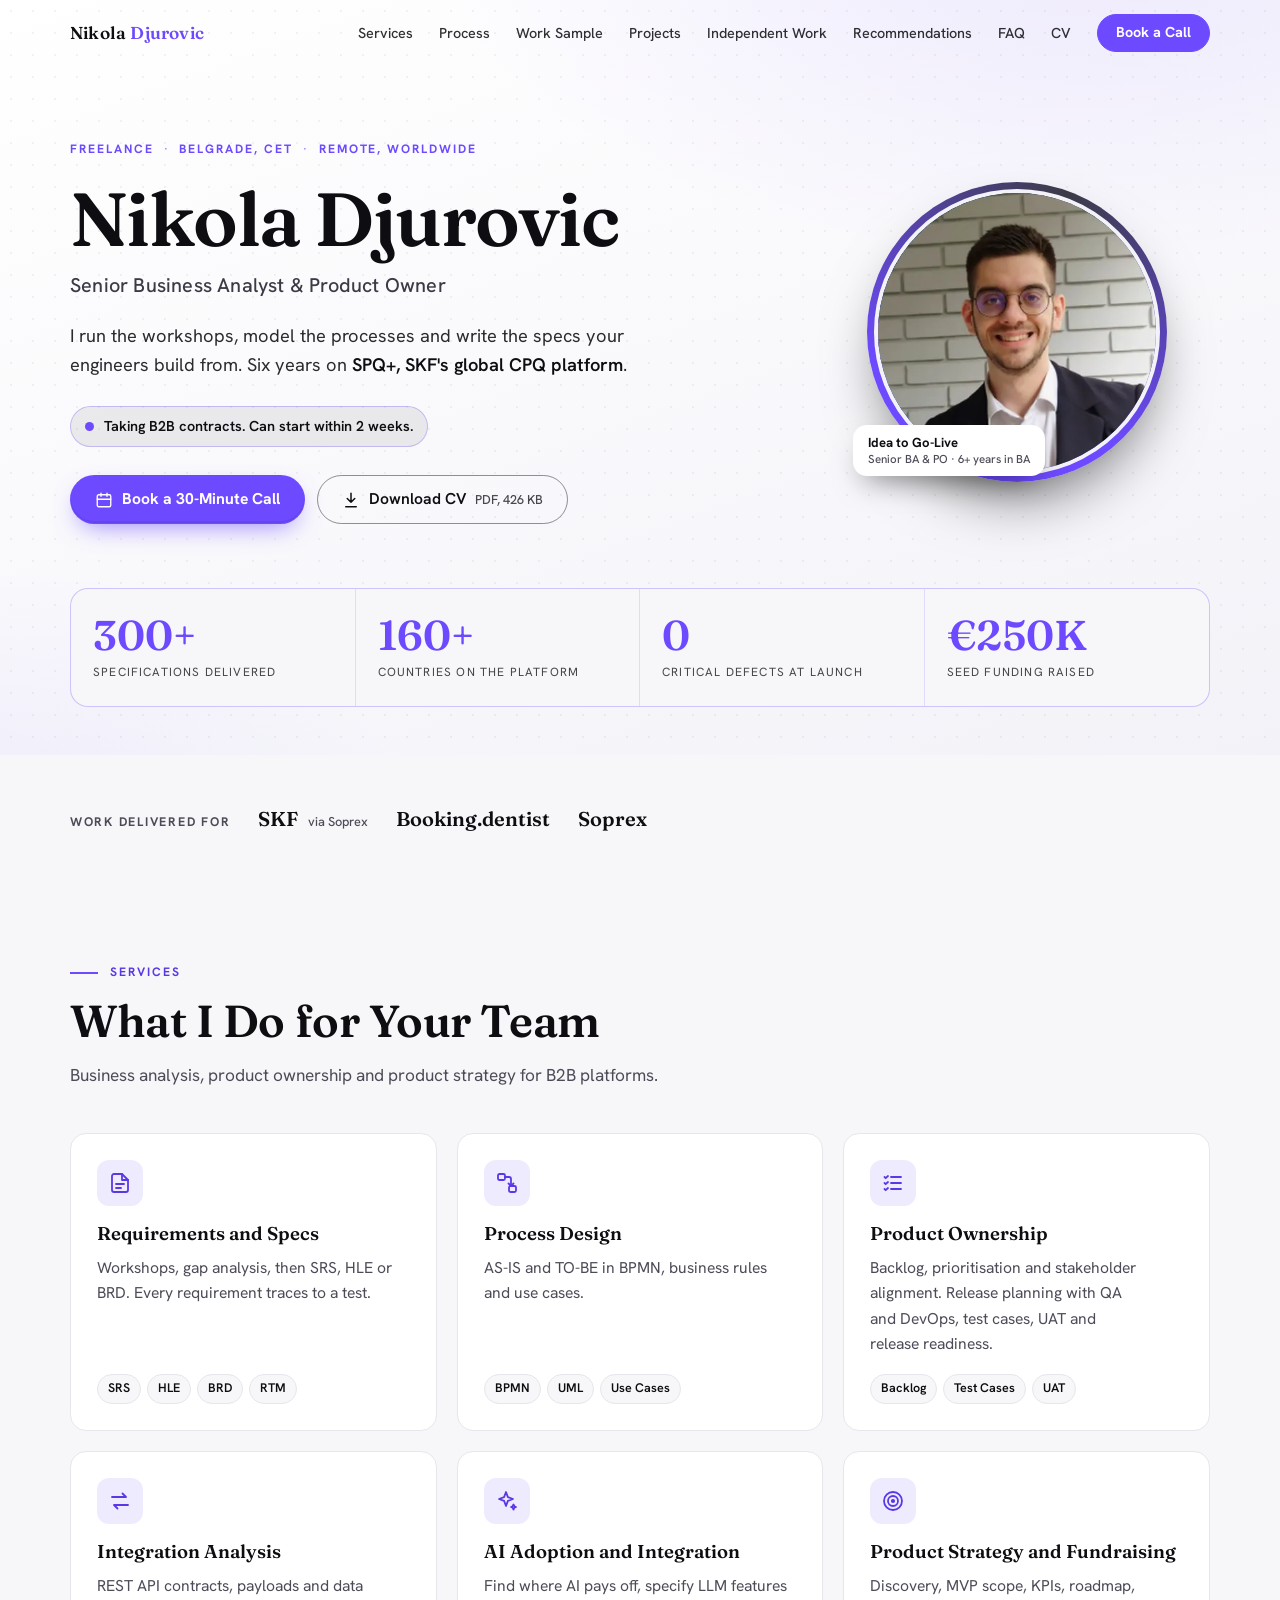
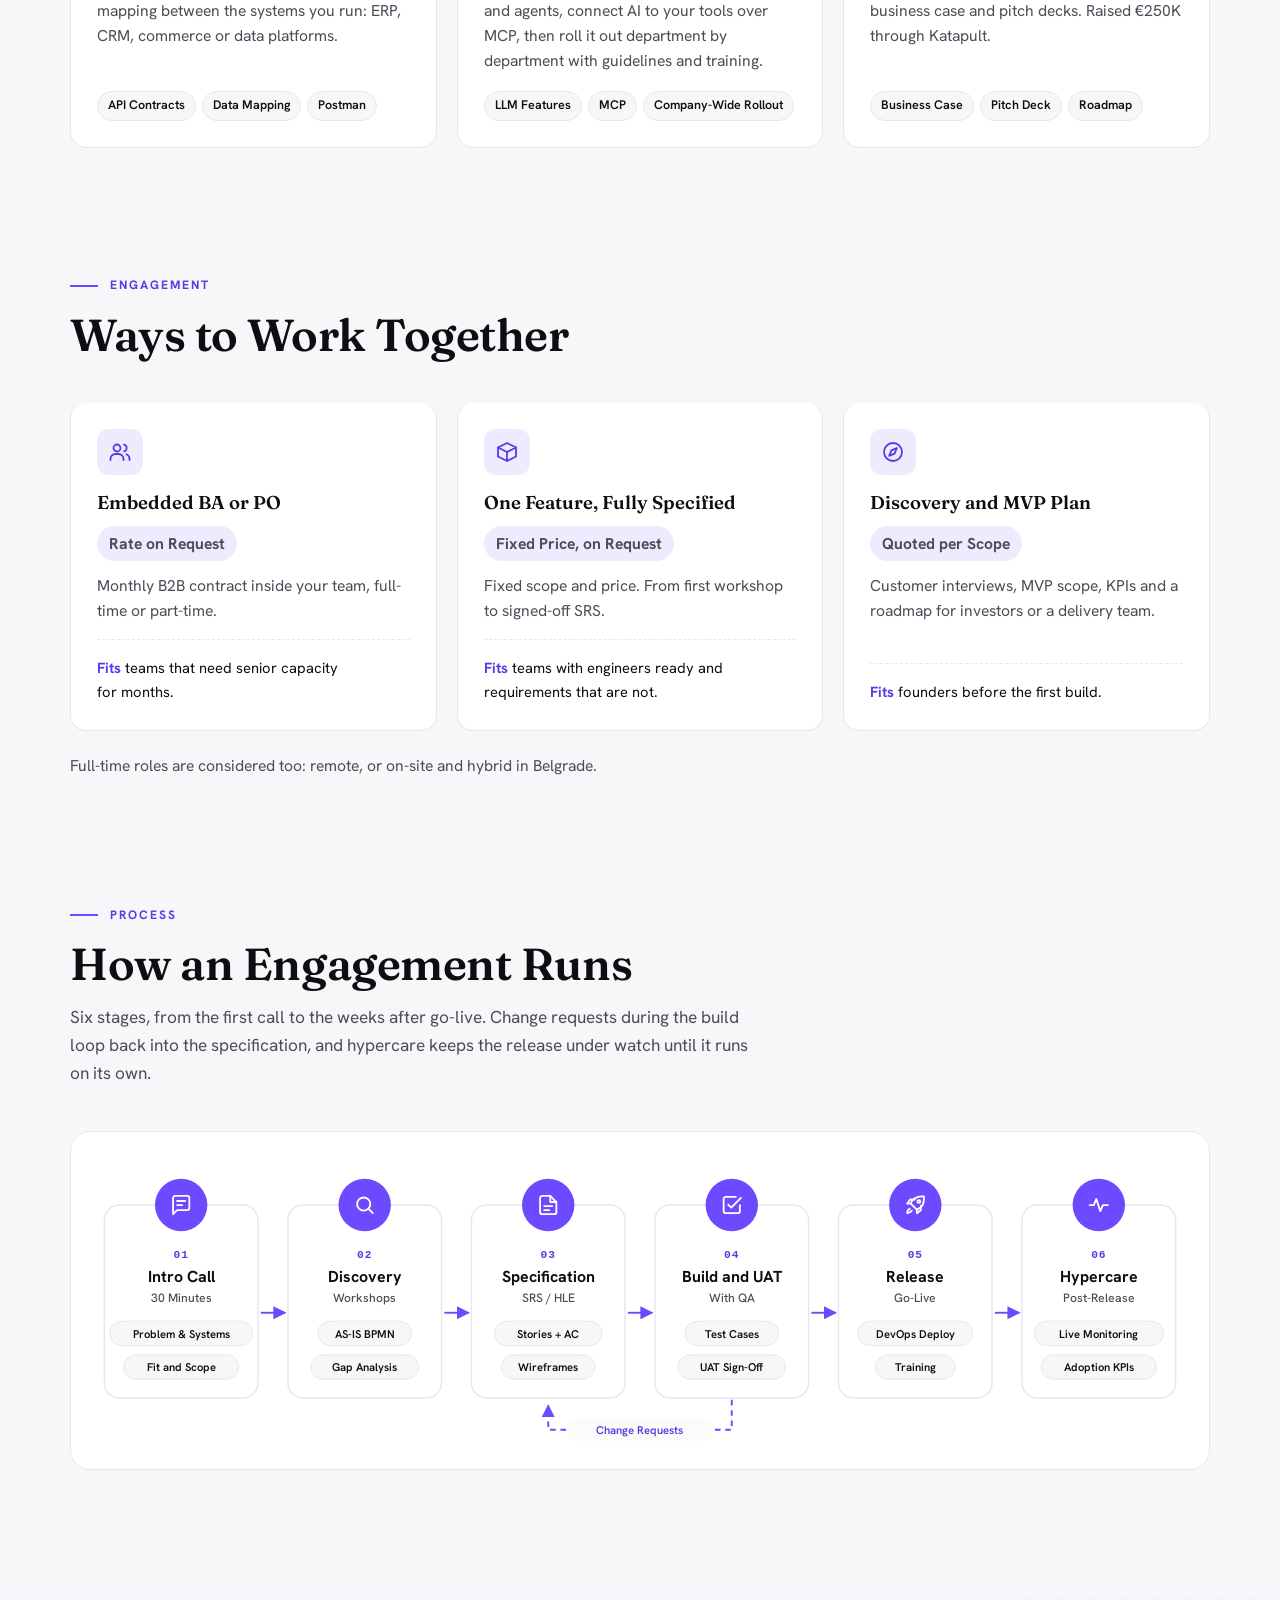
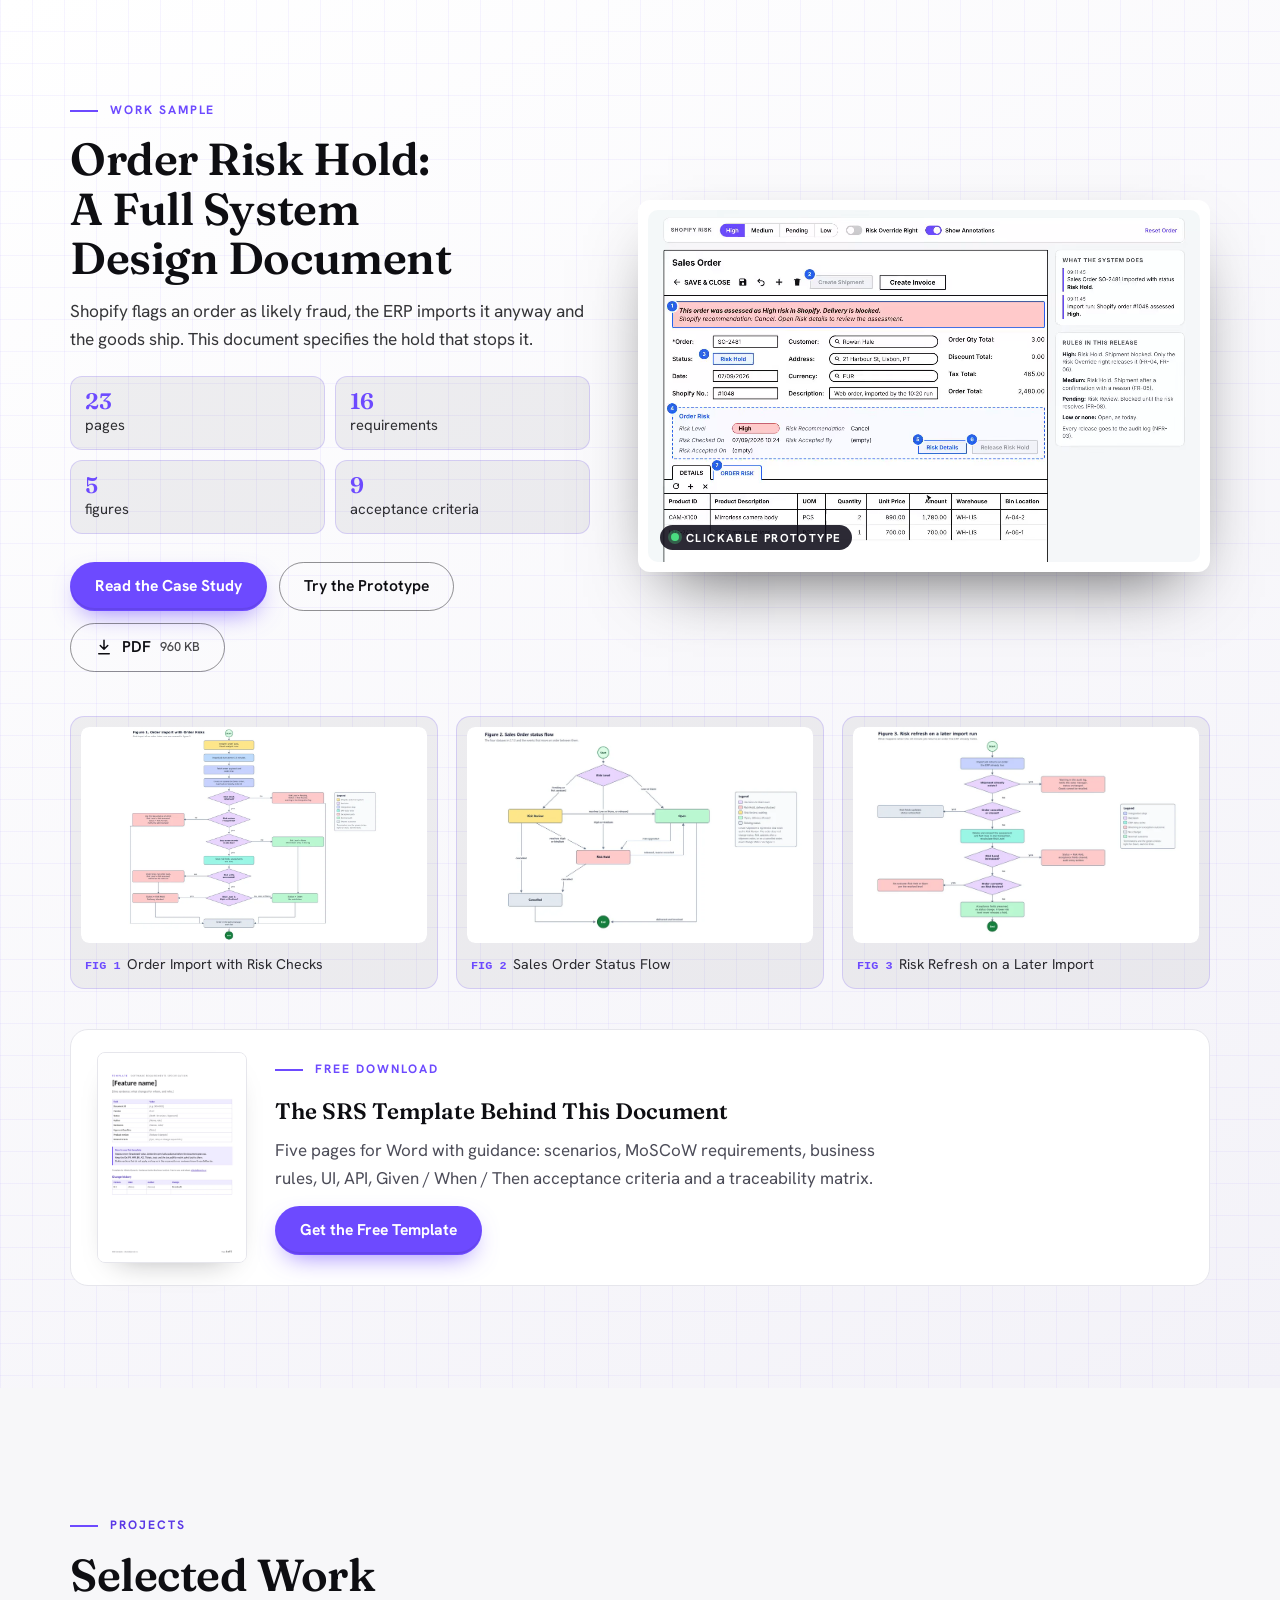
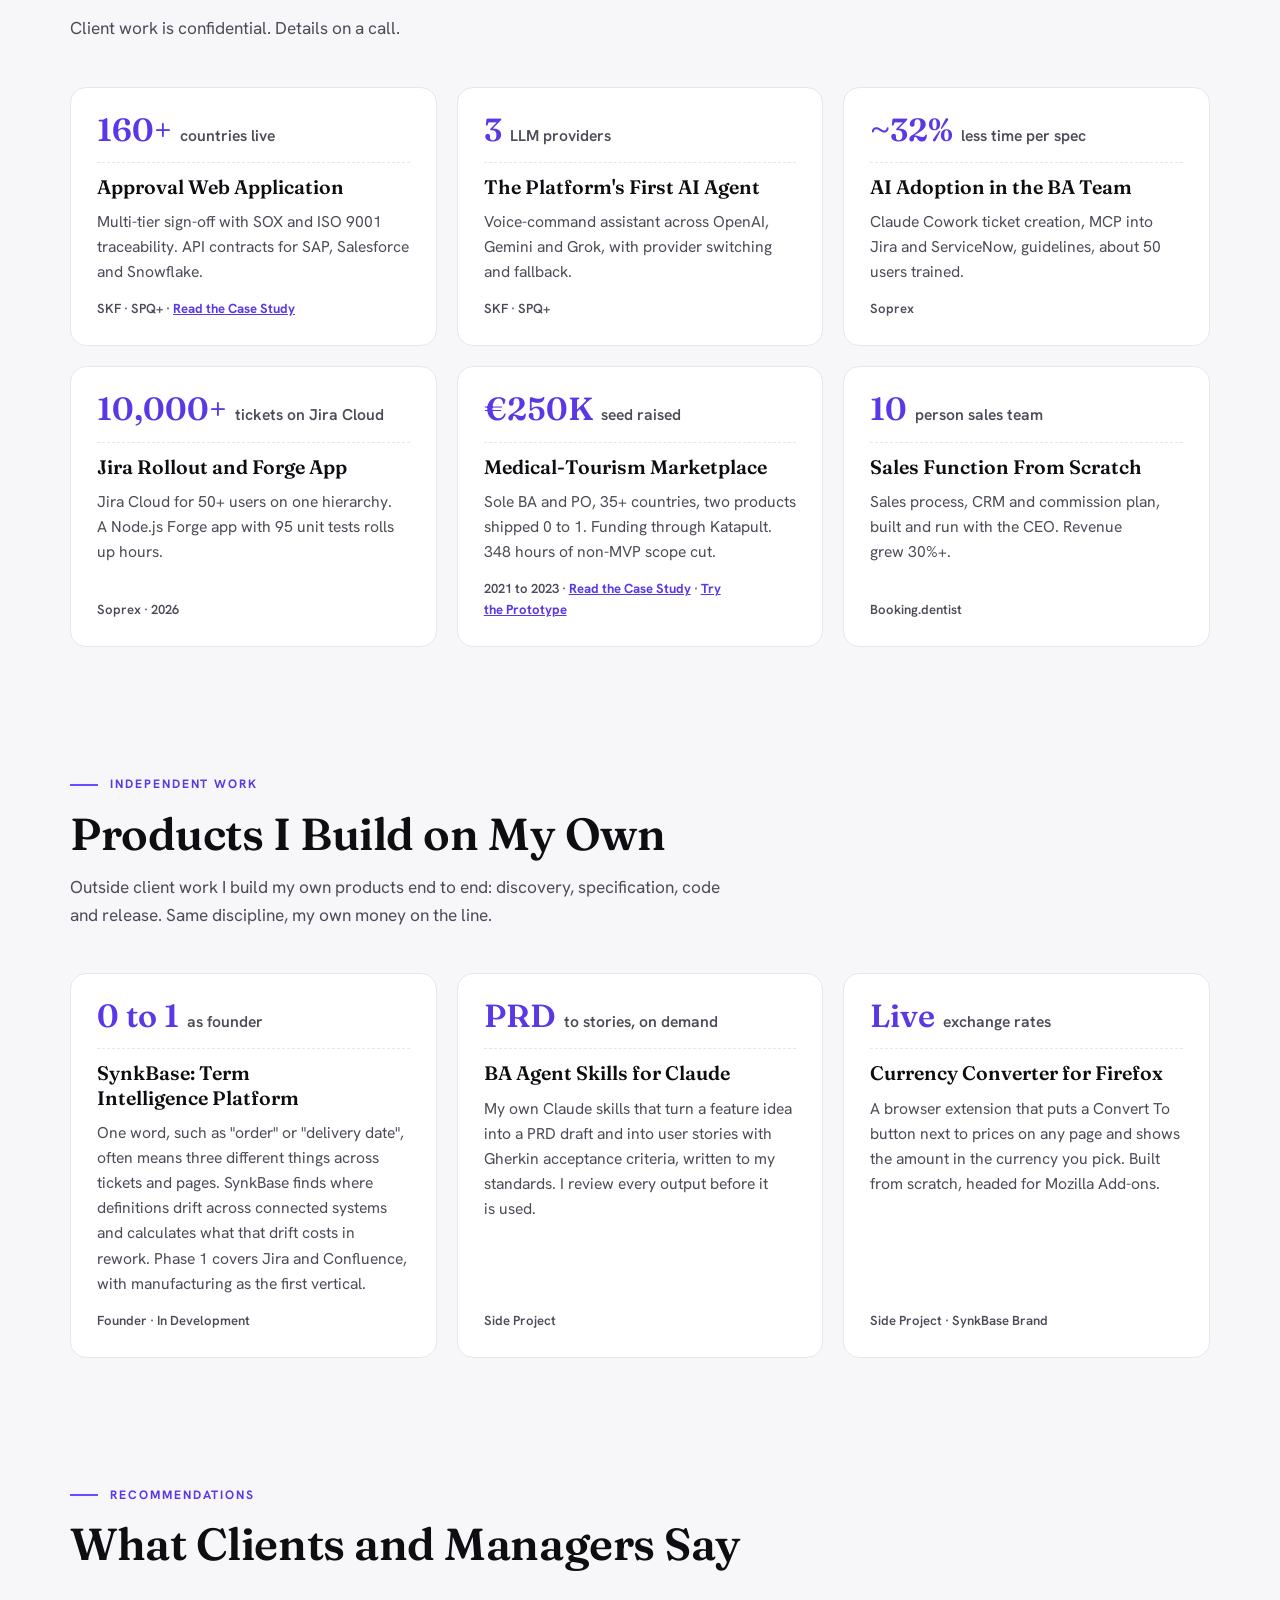
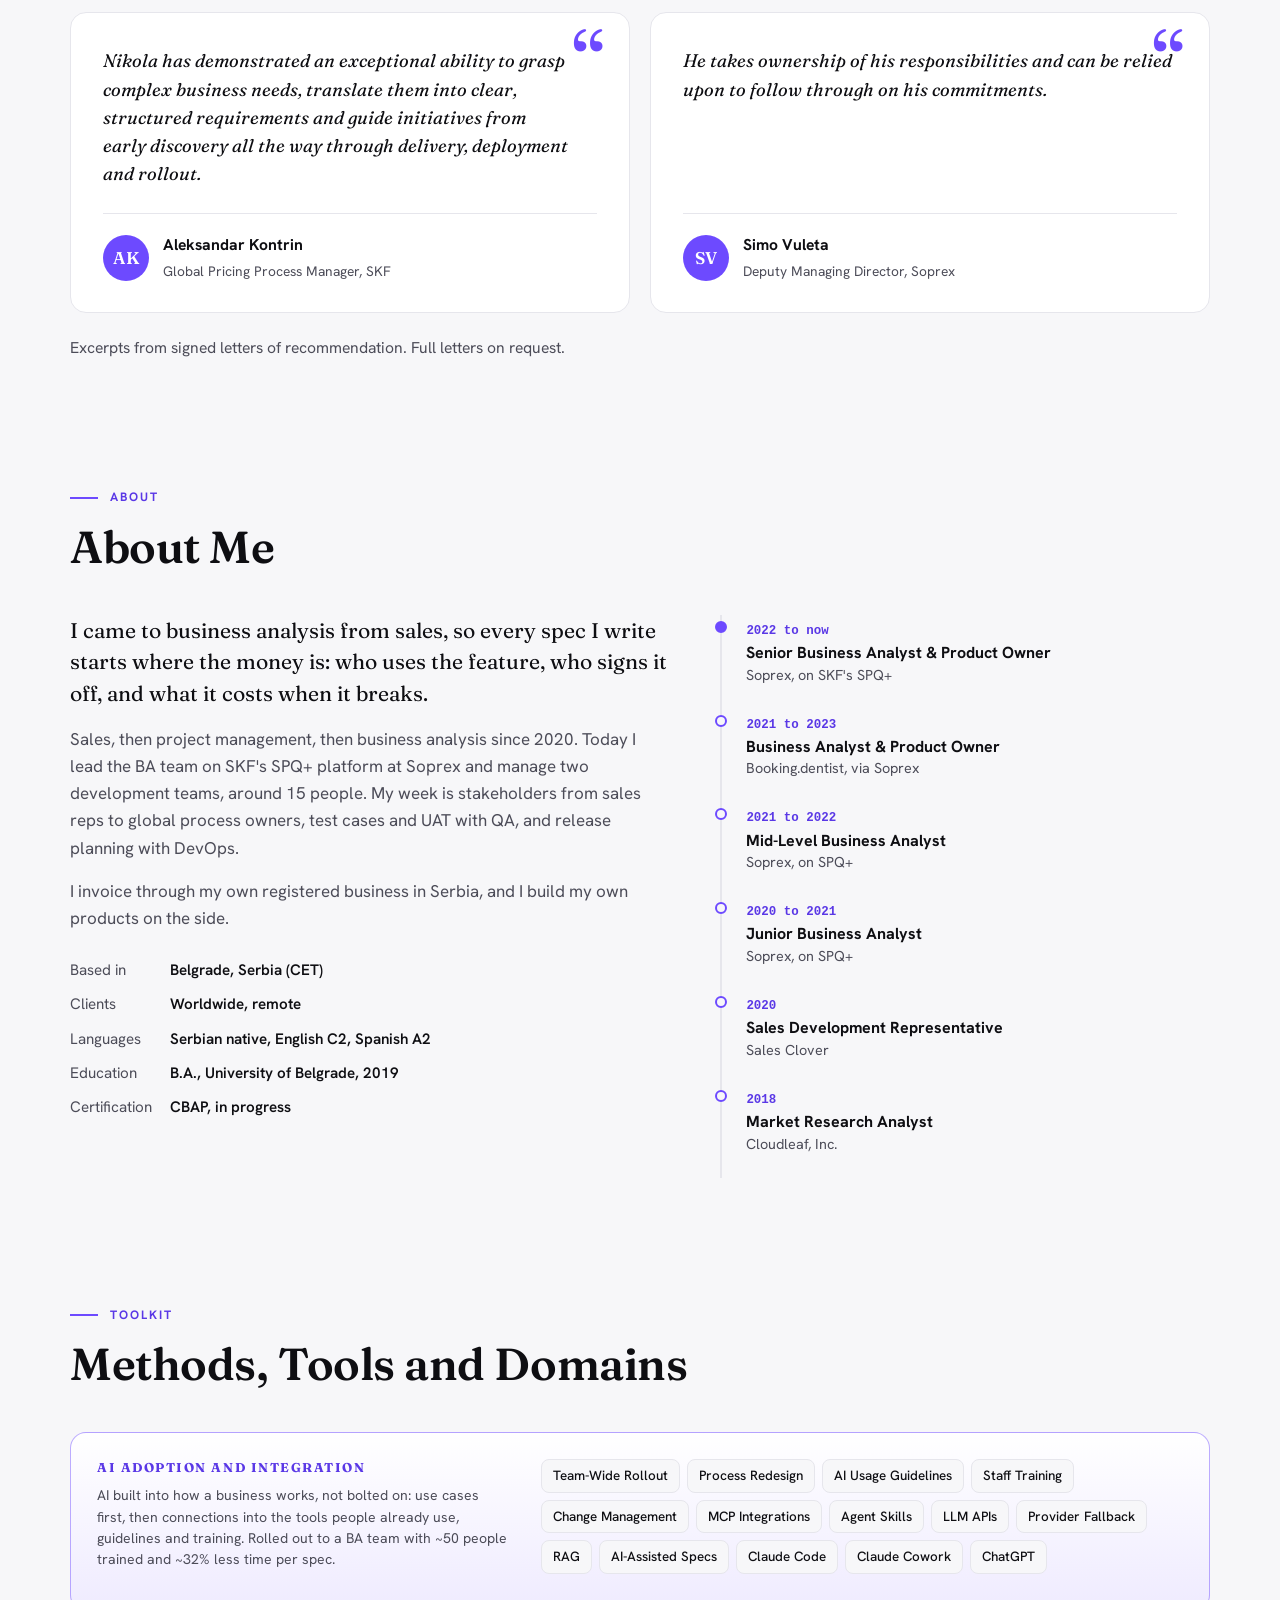
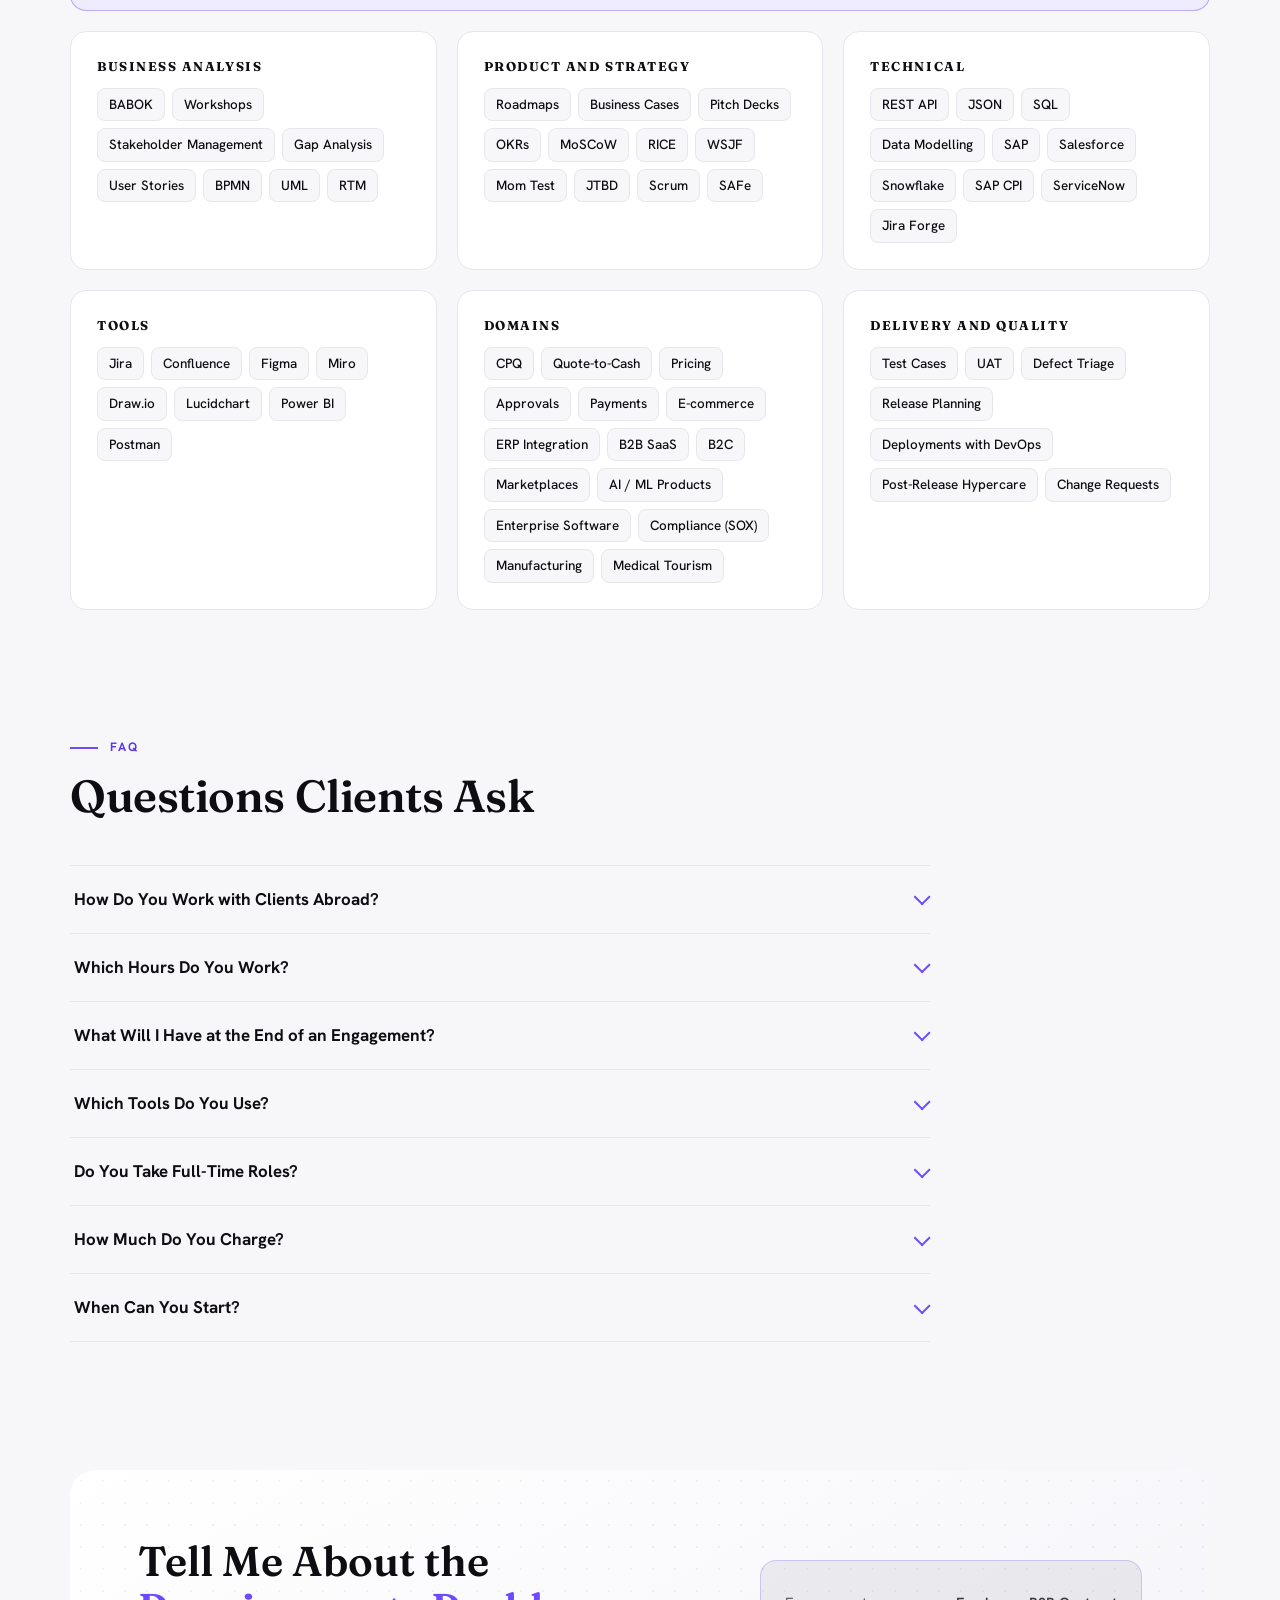
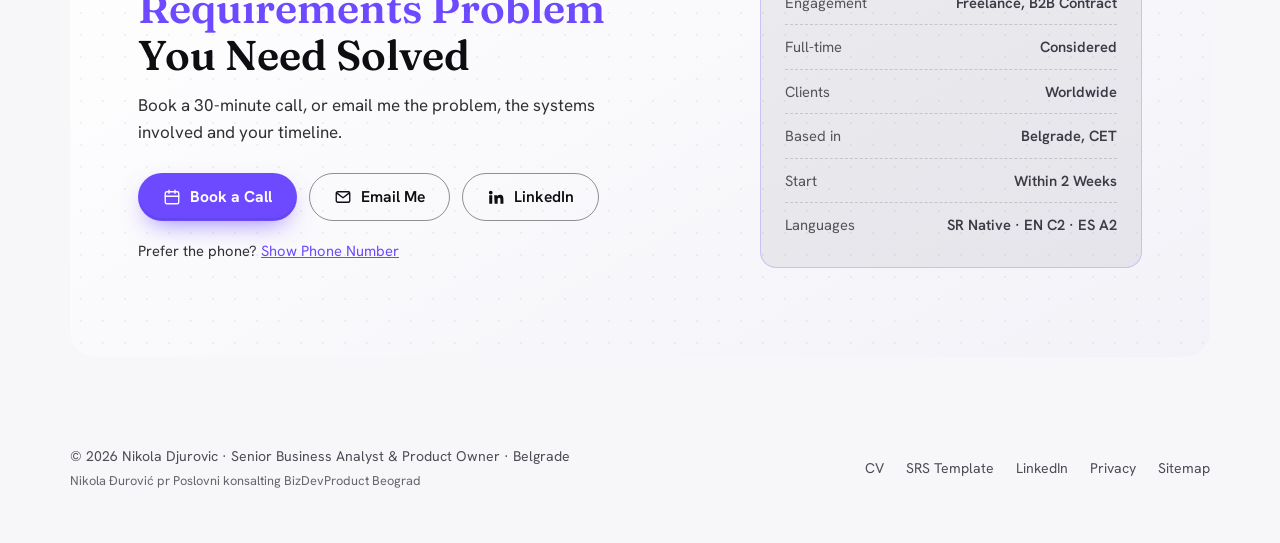
==== commit 010ad213: "CV: new domains and AI adoption skill, in sync with the site Domains: Quote-to-Cash, Payments, E-com" ====
--- a/index.html
+++ b/index.html
@@ -36,9 +36,9 @@
 
 <link rel="preload" href="/assets/fonts/fraunces-latin-wght-normal.woff2" as="font" type="font/woff2" crossorigin>
 <link rel="preload" href="/assets/fonts/hanken-grotesk-latin-wght-normal.woff2" as="font" type="font/woff2" crossorigin>
-<link rel="stylesheet" href="/assets/css/site.css?v=20261008i">
+<link rel="stylesheet" href="/assets/css/site.css?v=20261008j">
 <script>document.documentElement.classList.add('js')</script>
-<script src="/assets/js/site.js?v=20261008i" defer></script>
+<script src="/assets/js/site.js?v=20261008j" defer></script>
 
 <script type="application/ld+json">
 {
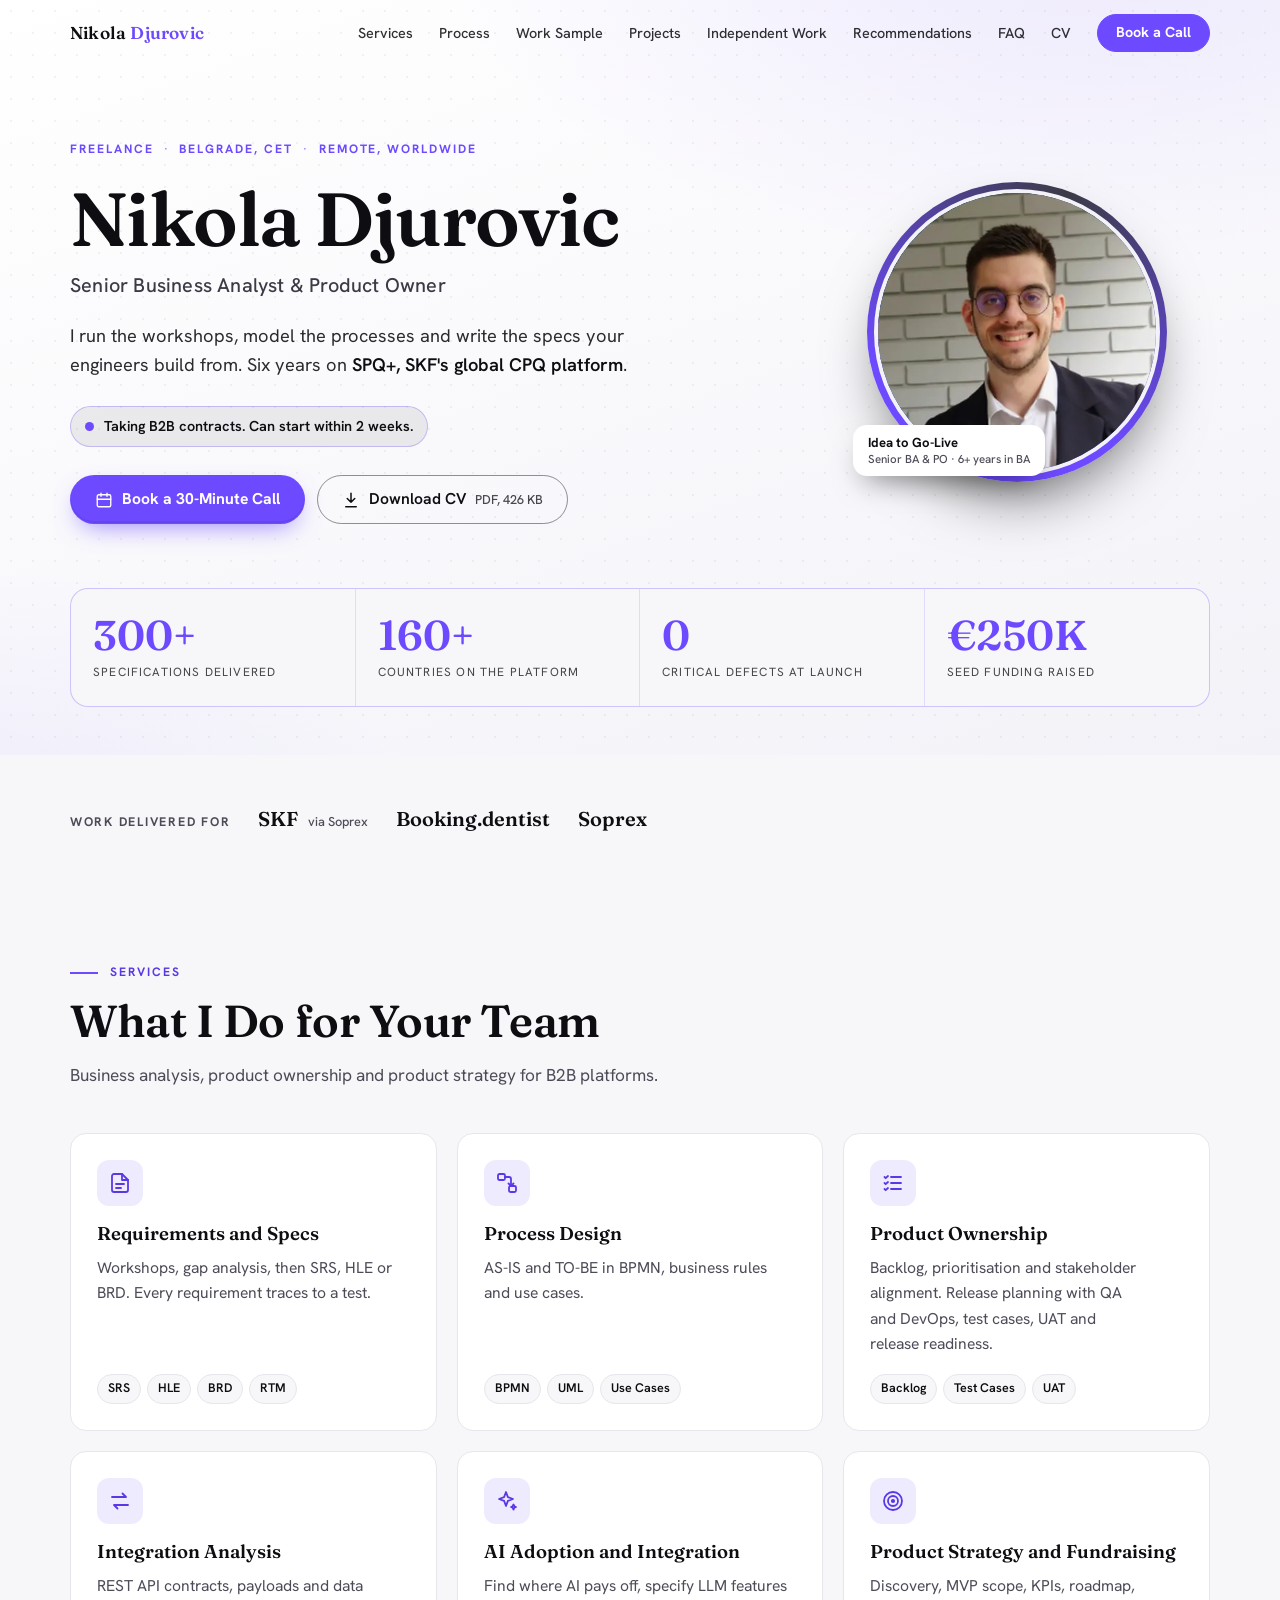
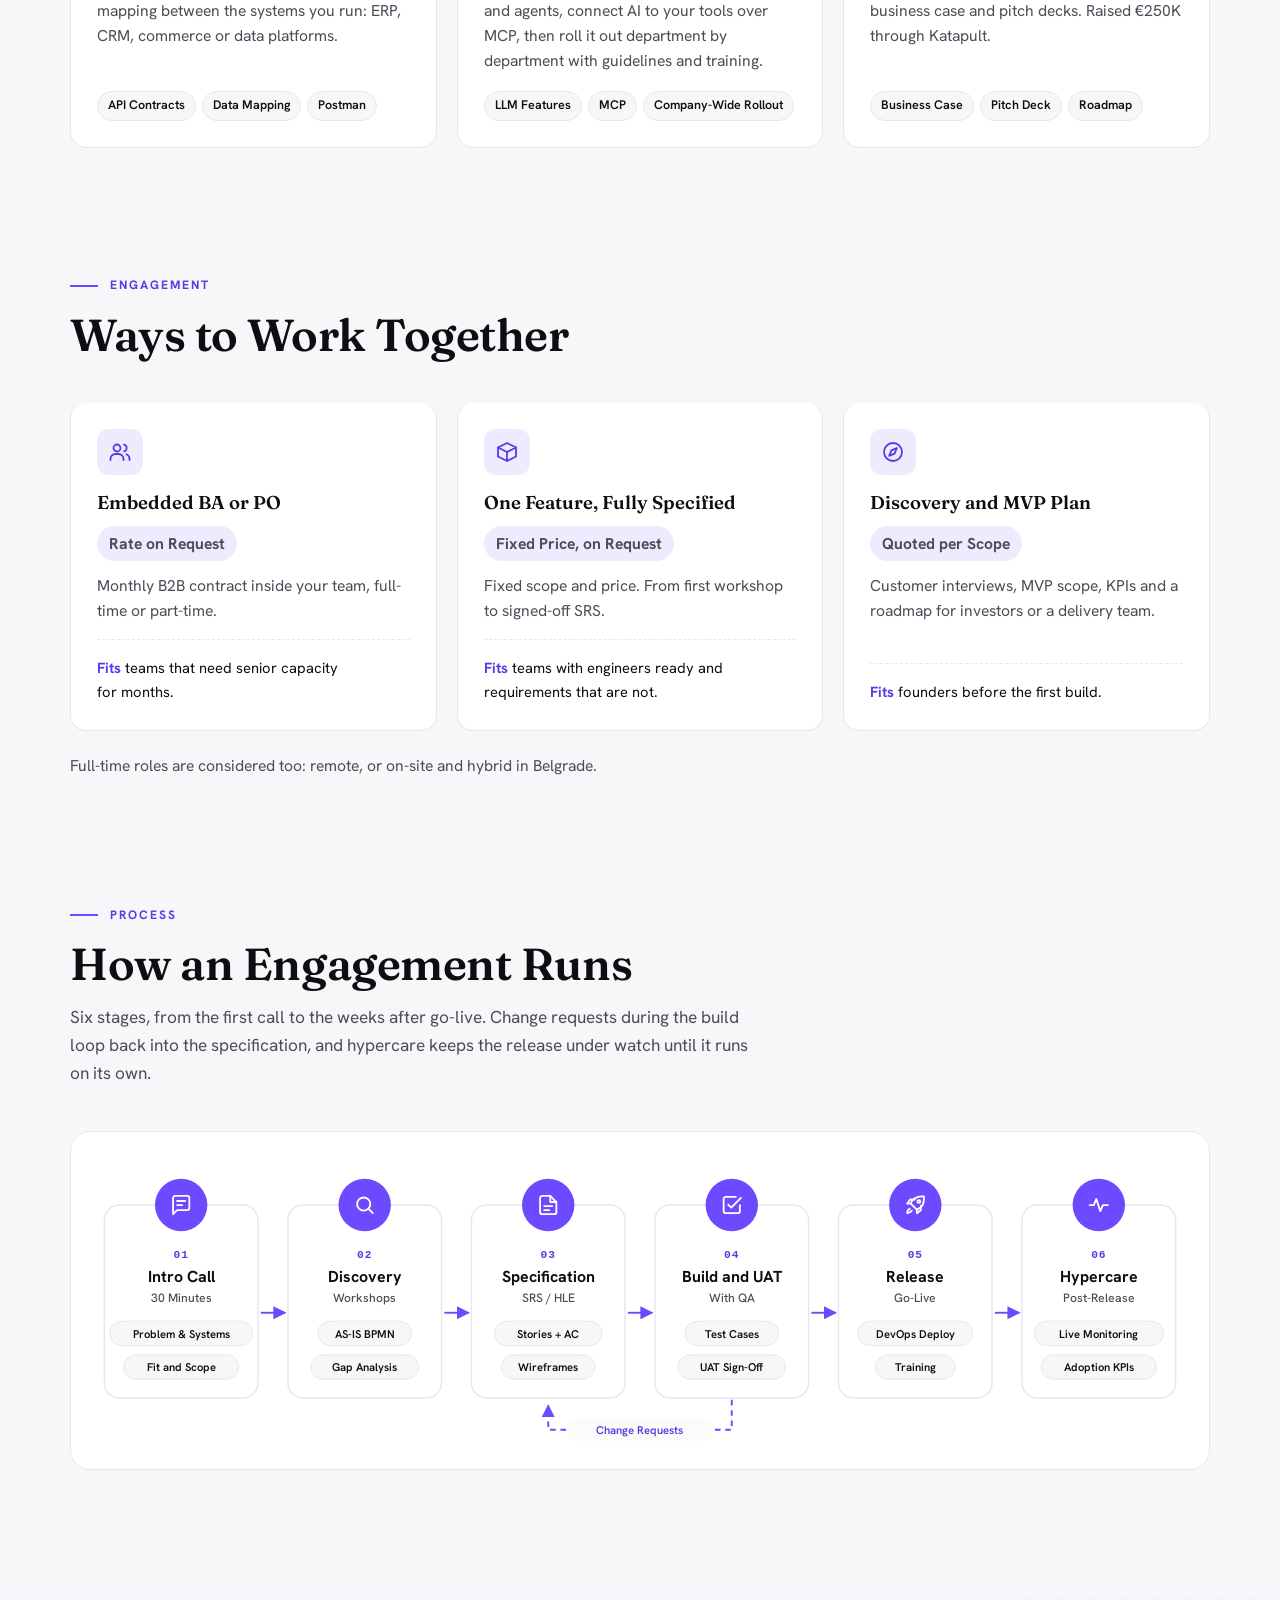
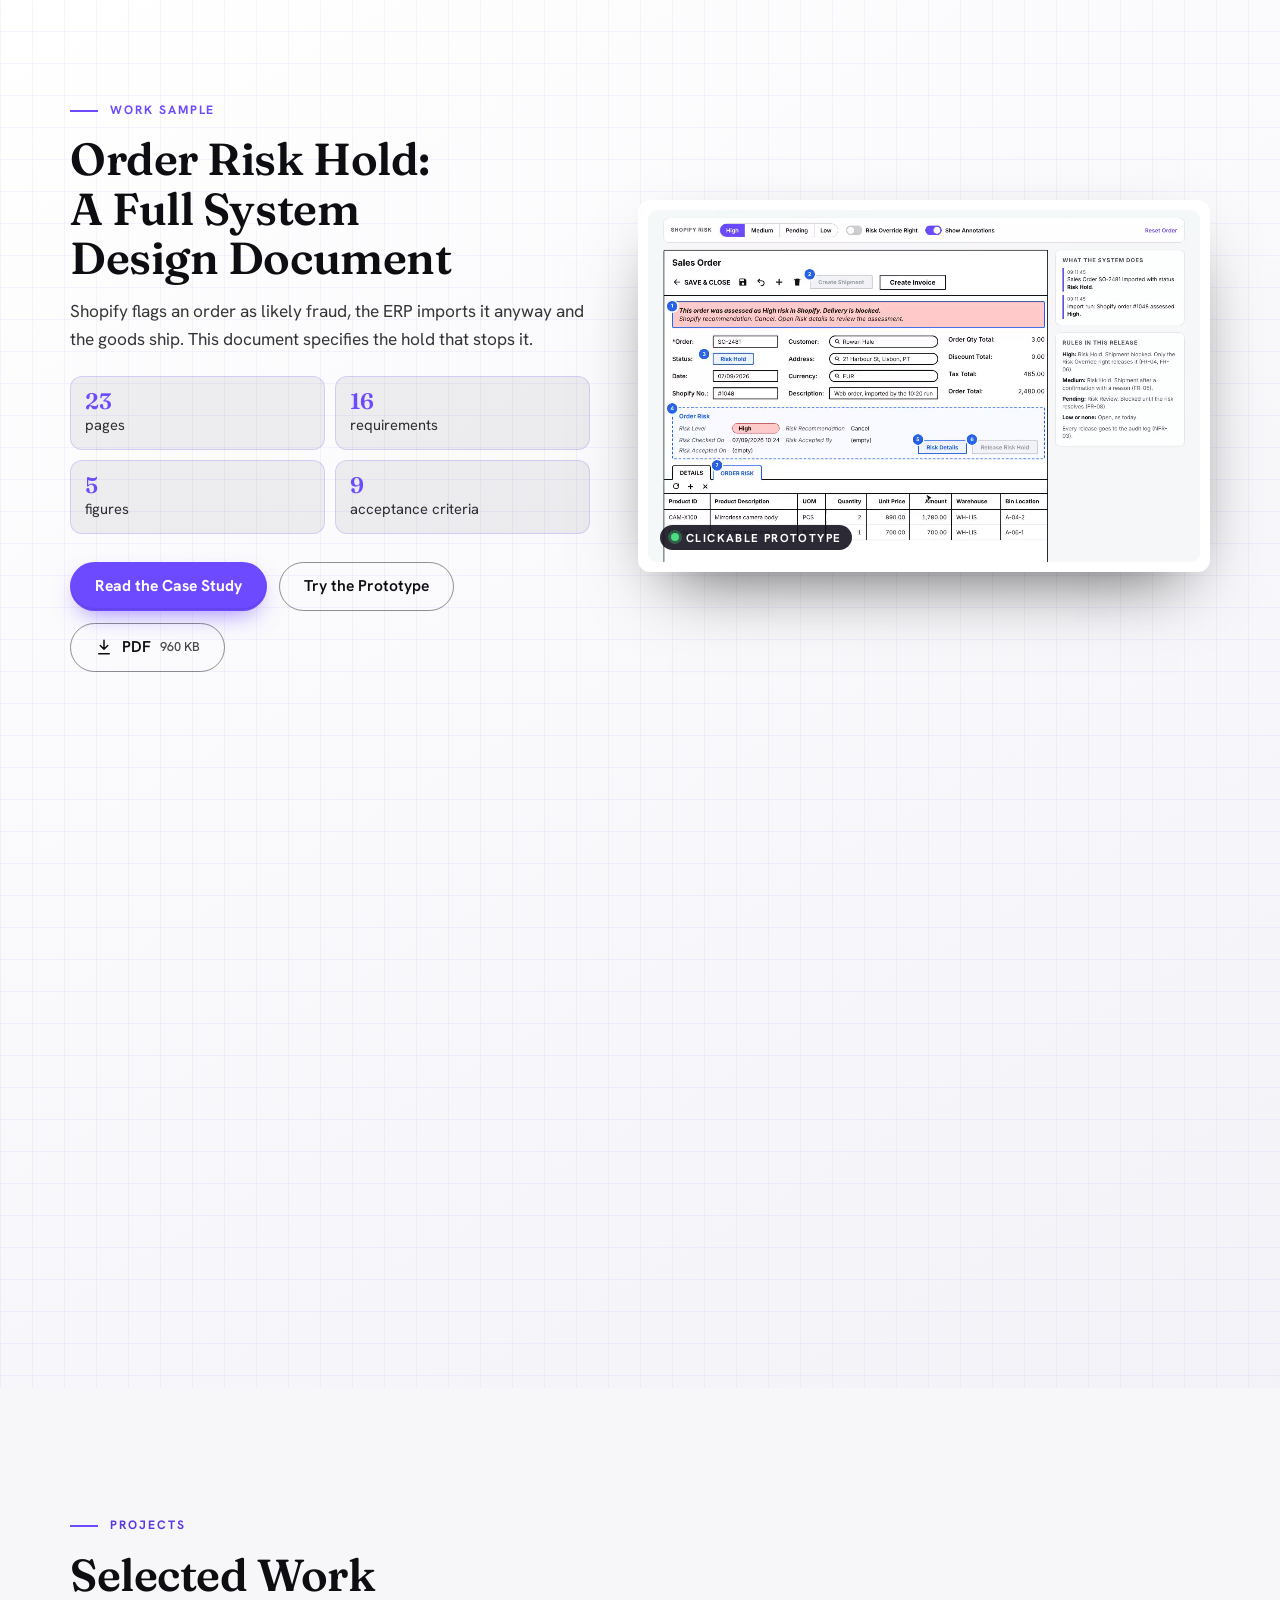
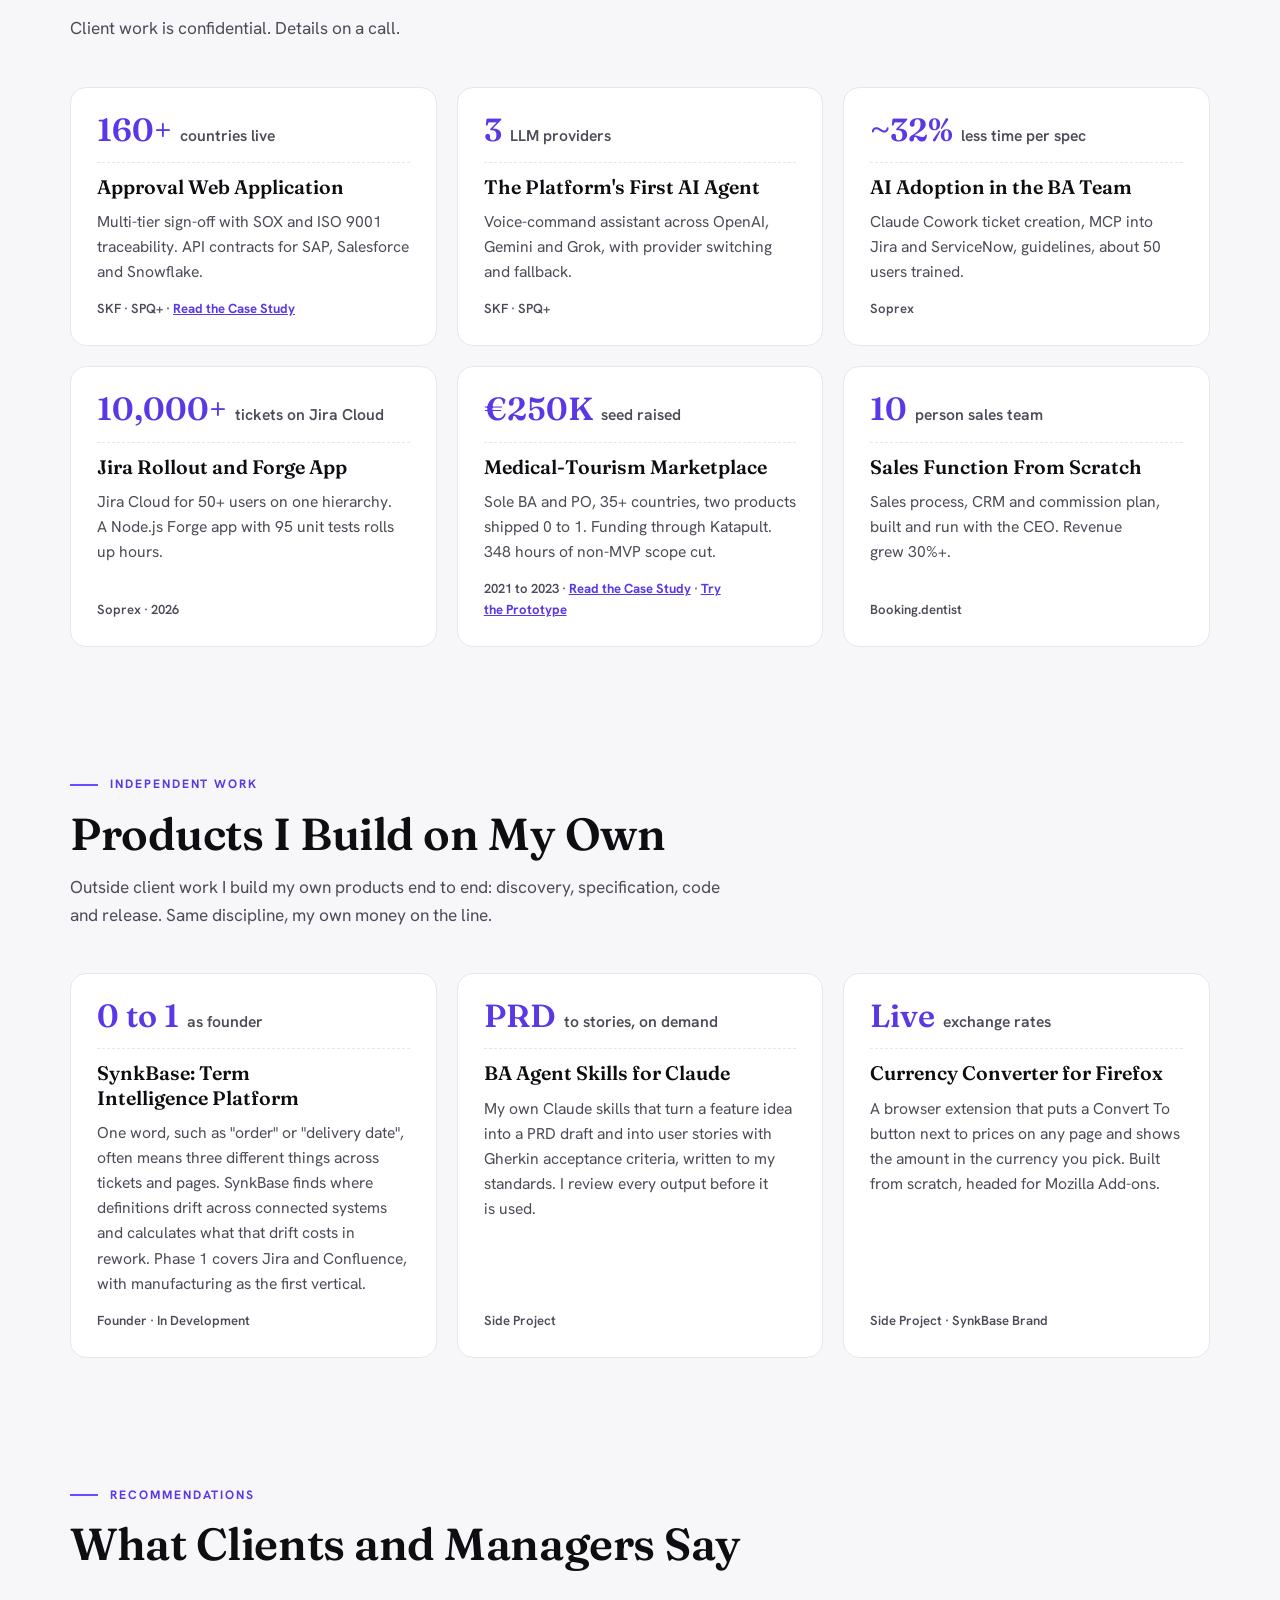
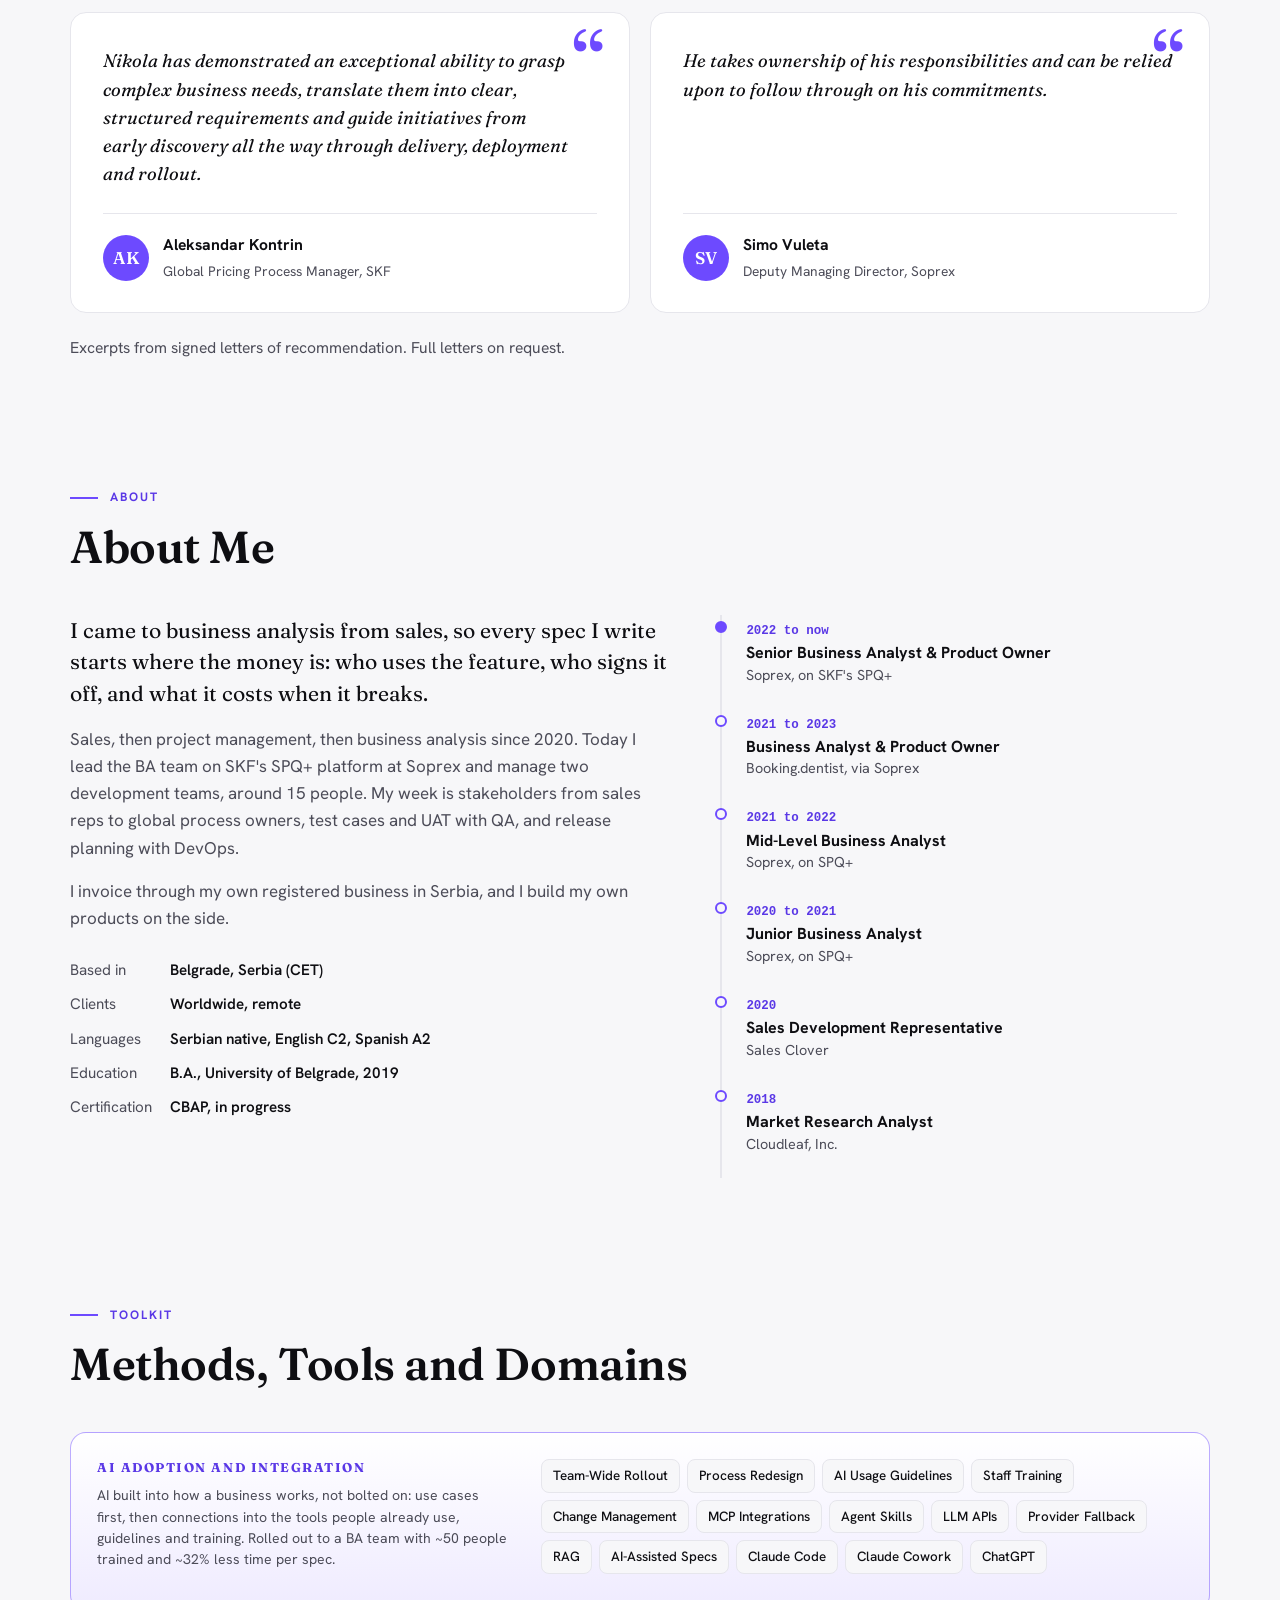
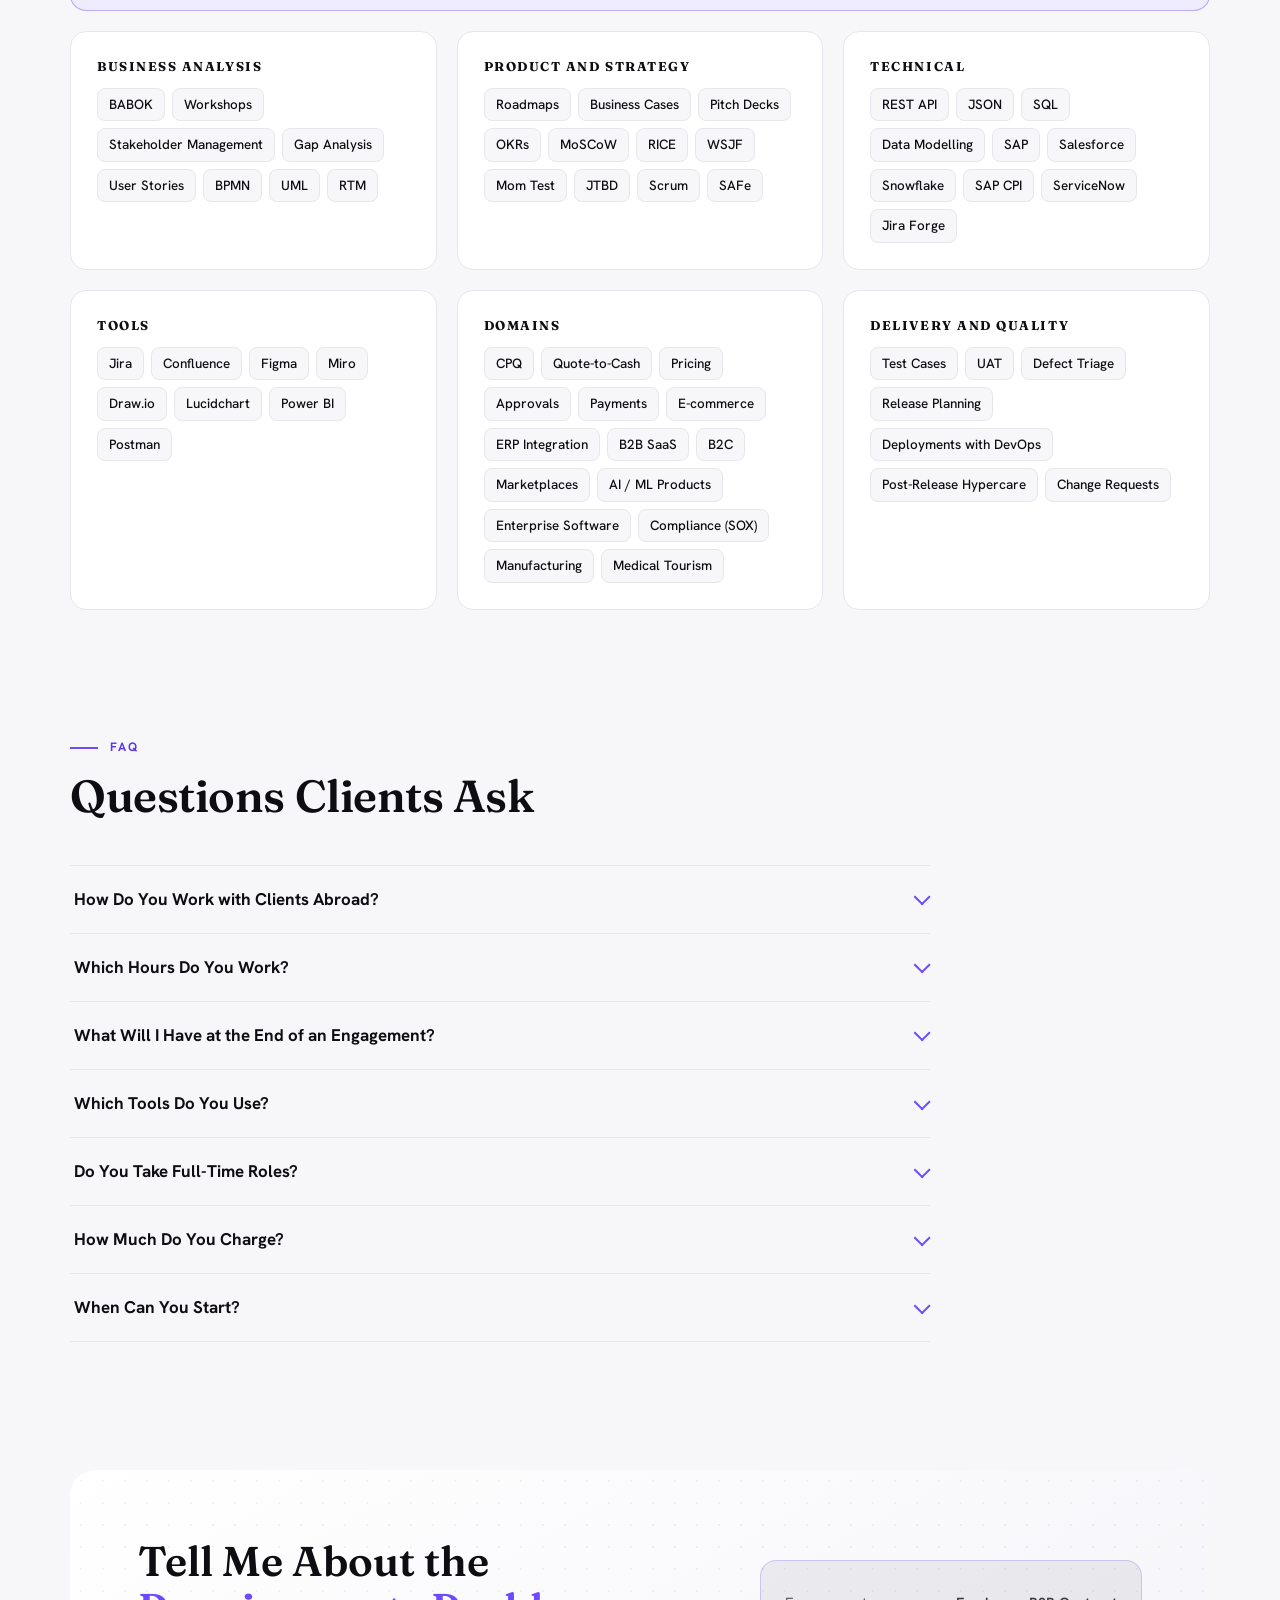
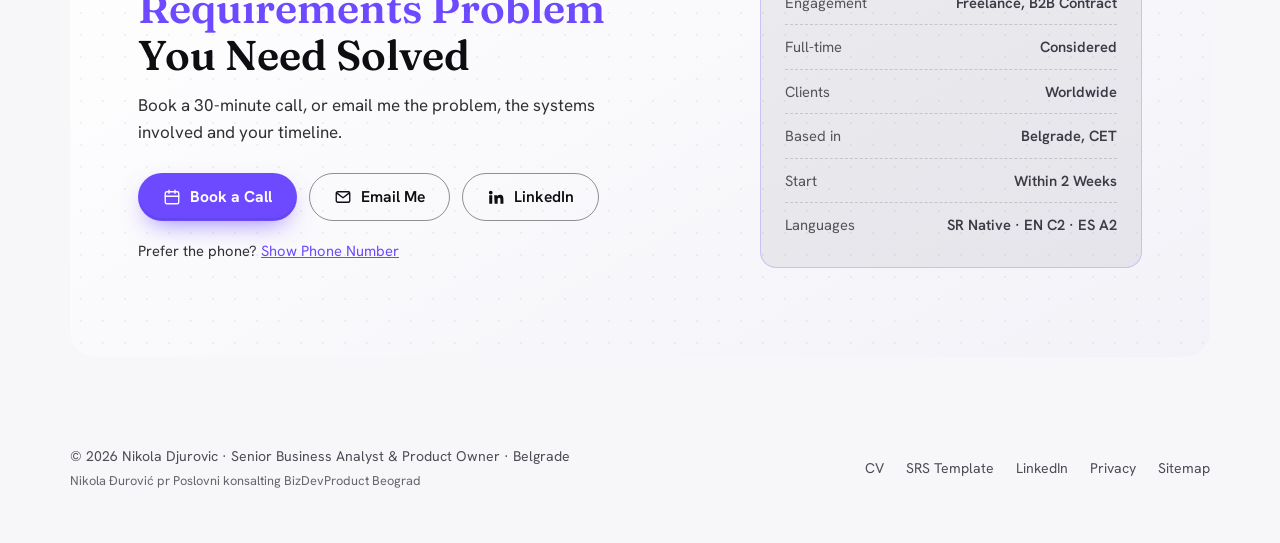
==== commit 7c1a60ee: "Book a Call buttons open Calendly CALENDLY_URL set to calendly.com/nikoladjurovic/30min, so every Bo" ====
--- a/index.html
+++ b/index.html
@@ -36,9 +36,9 @@
 
 <link rel="preload" href="/assets/fonts/fraunces-latin-wght-normal.woff2" as="font" type="font/woff2" crossorigin>
 <link rel="preload" href="/assets/fonts/hanken-grotesk-latin-wght-normal.woff2" as="font" type="font/woff2" crossorigin>
-<link rel="stylesheet" href="/assets/css/site.css?v=20261008j">
+<link rel="stylesheet" href="/assets/css/site.css?v=20261008k">
 <script>document.documentElement.classList.add('js')</script>
-<script src="/assets/js/site.js?v=20261008j" defer></script>
+<script src="/assets/js/site.js?v=20261008k" defer></script>
 
 <script type="application/ld+json">
 {
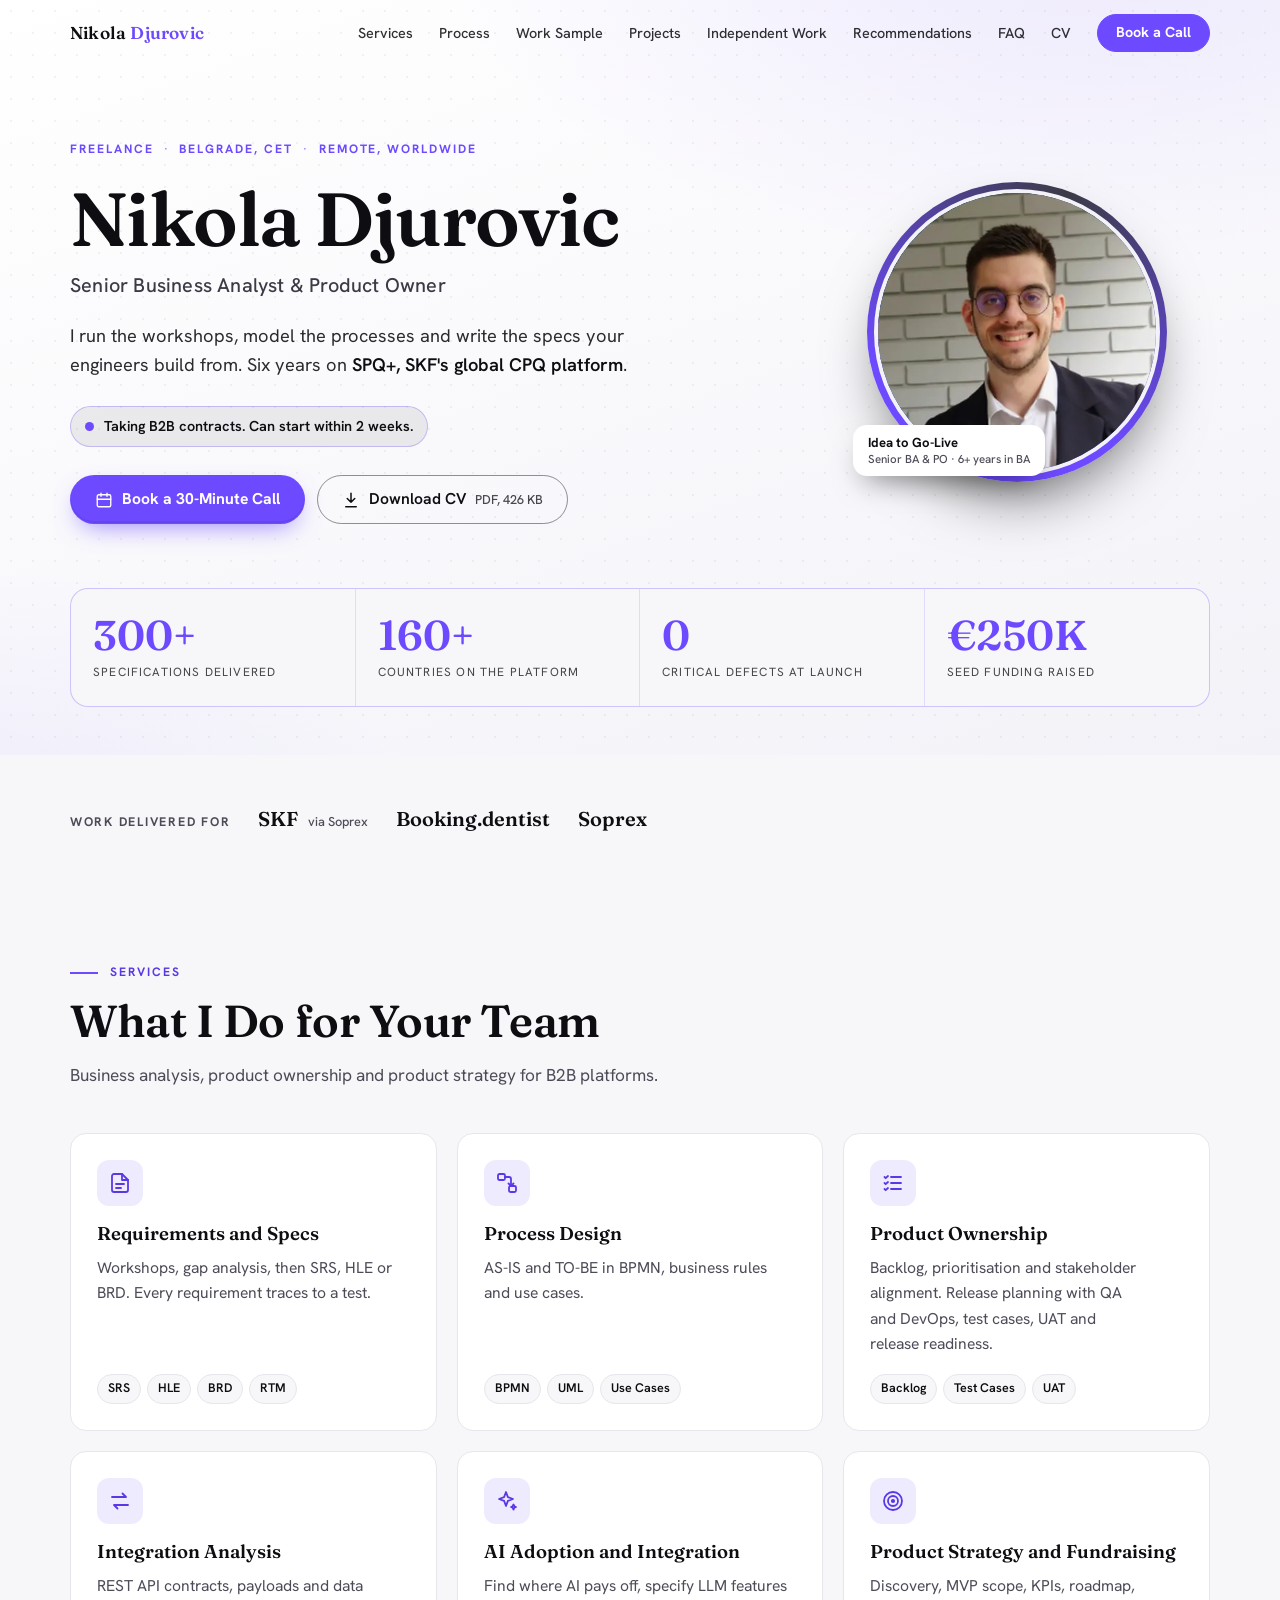
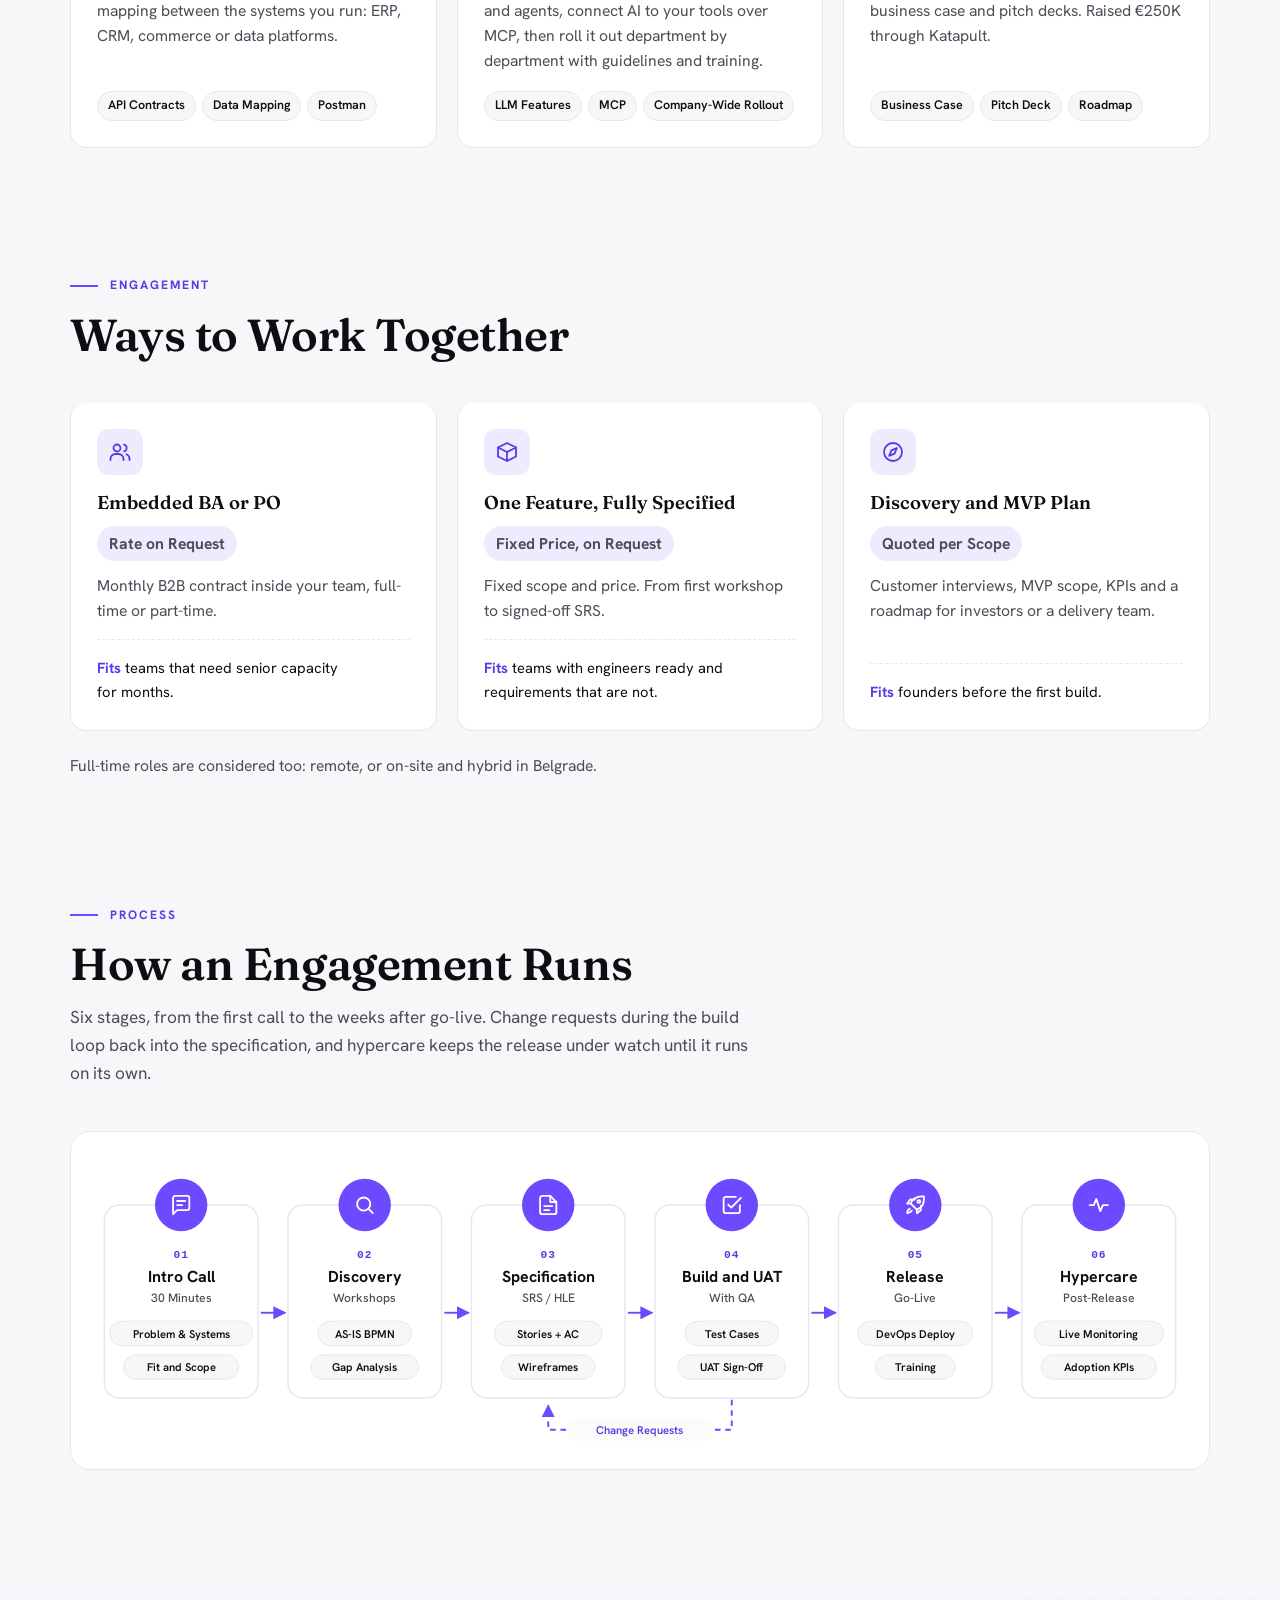
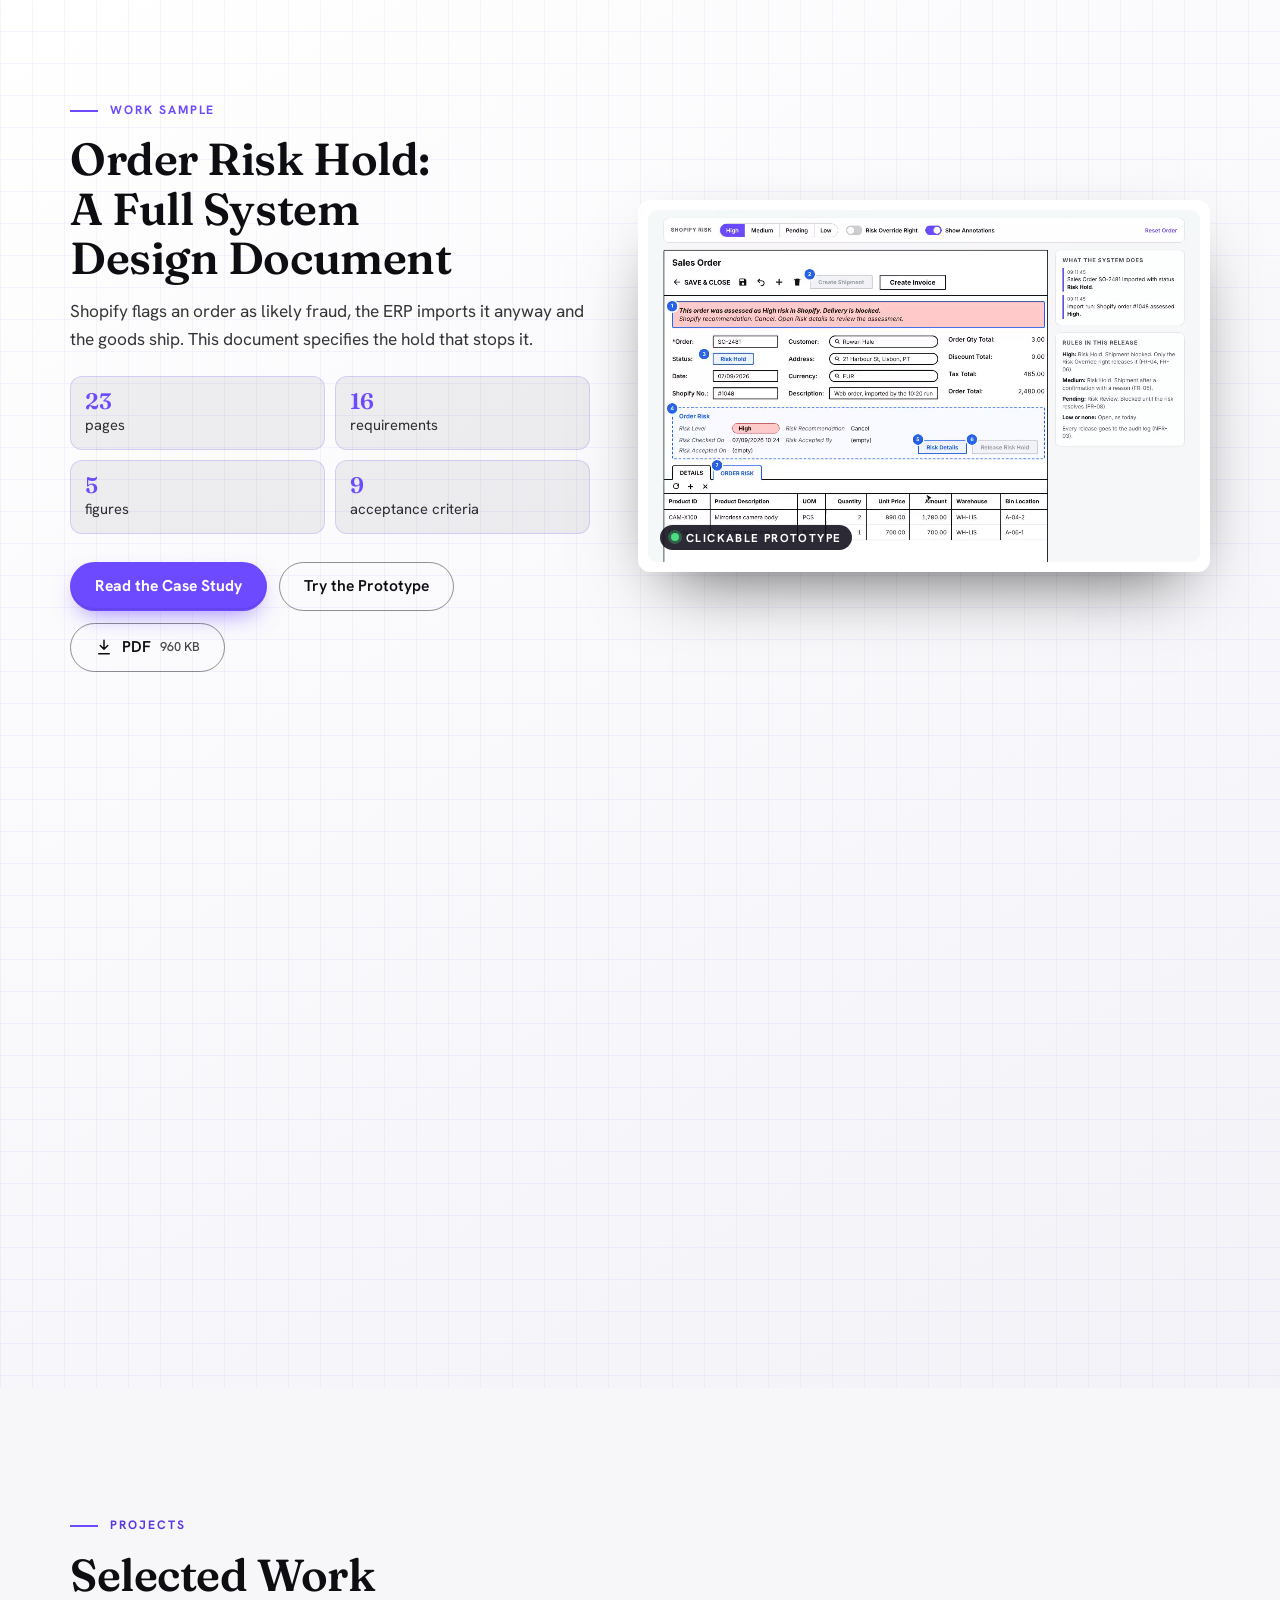
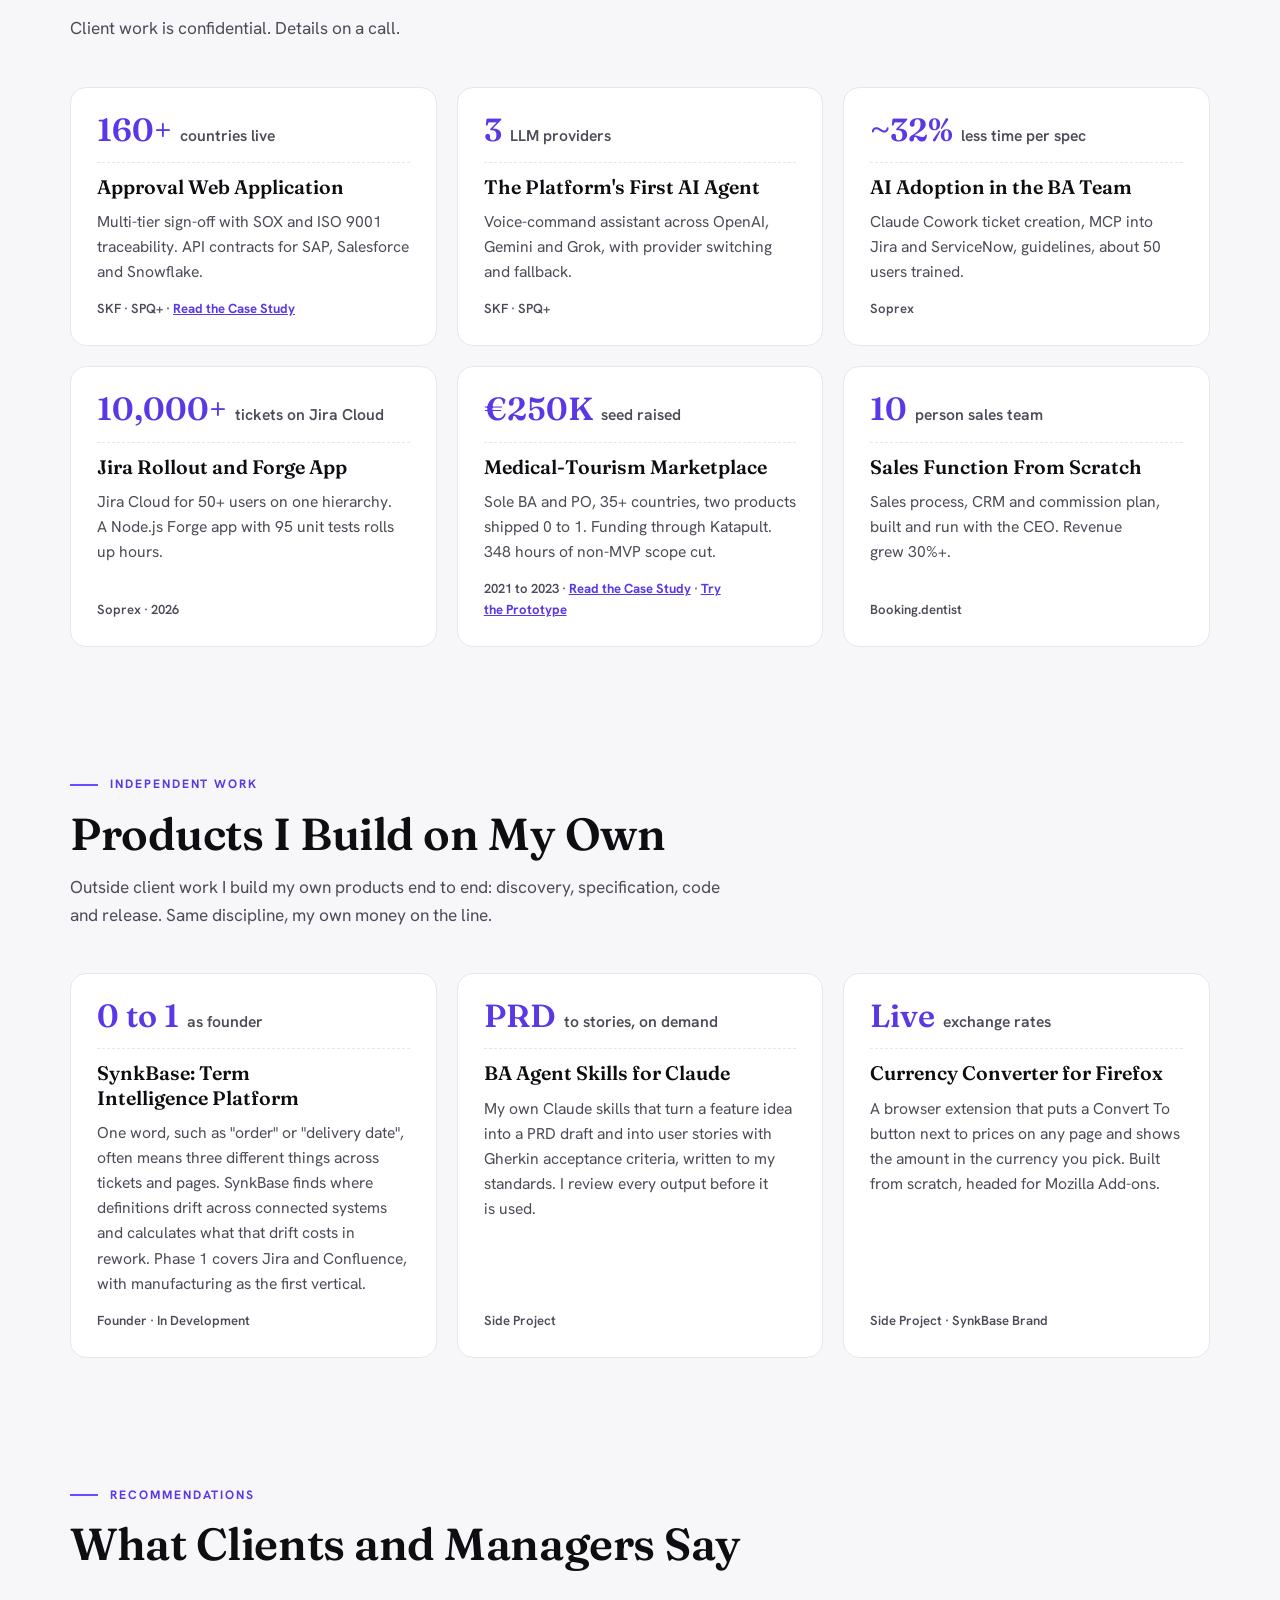
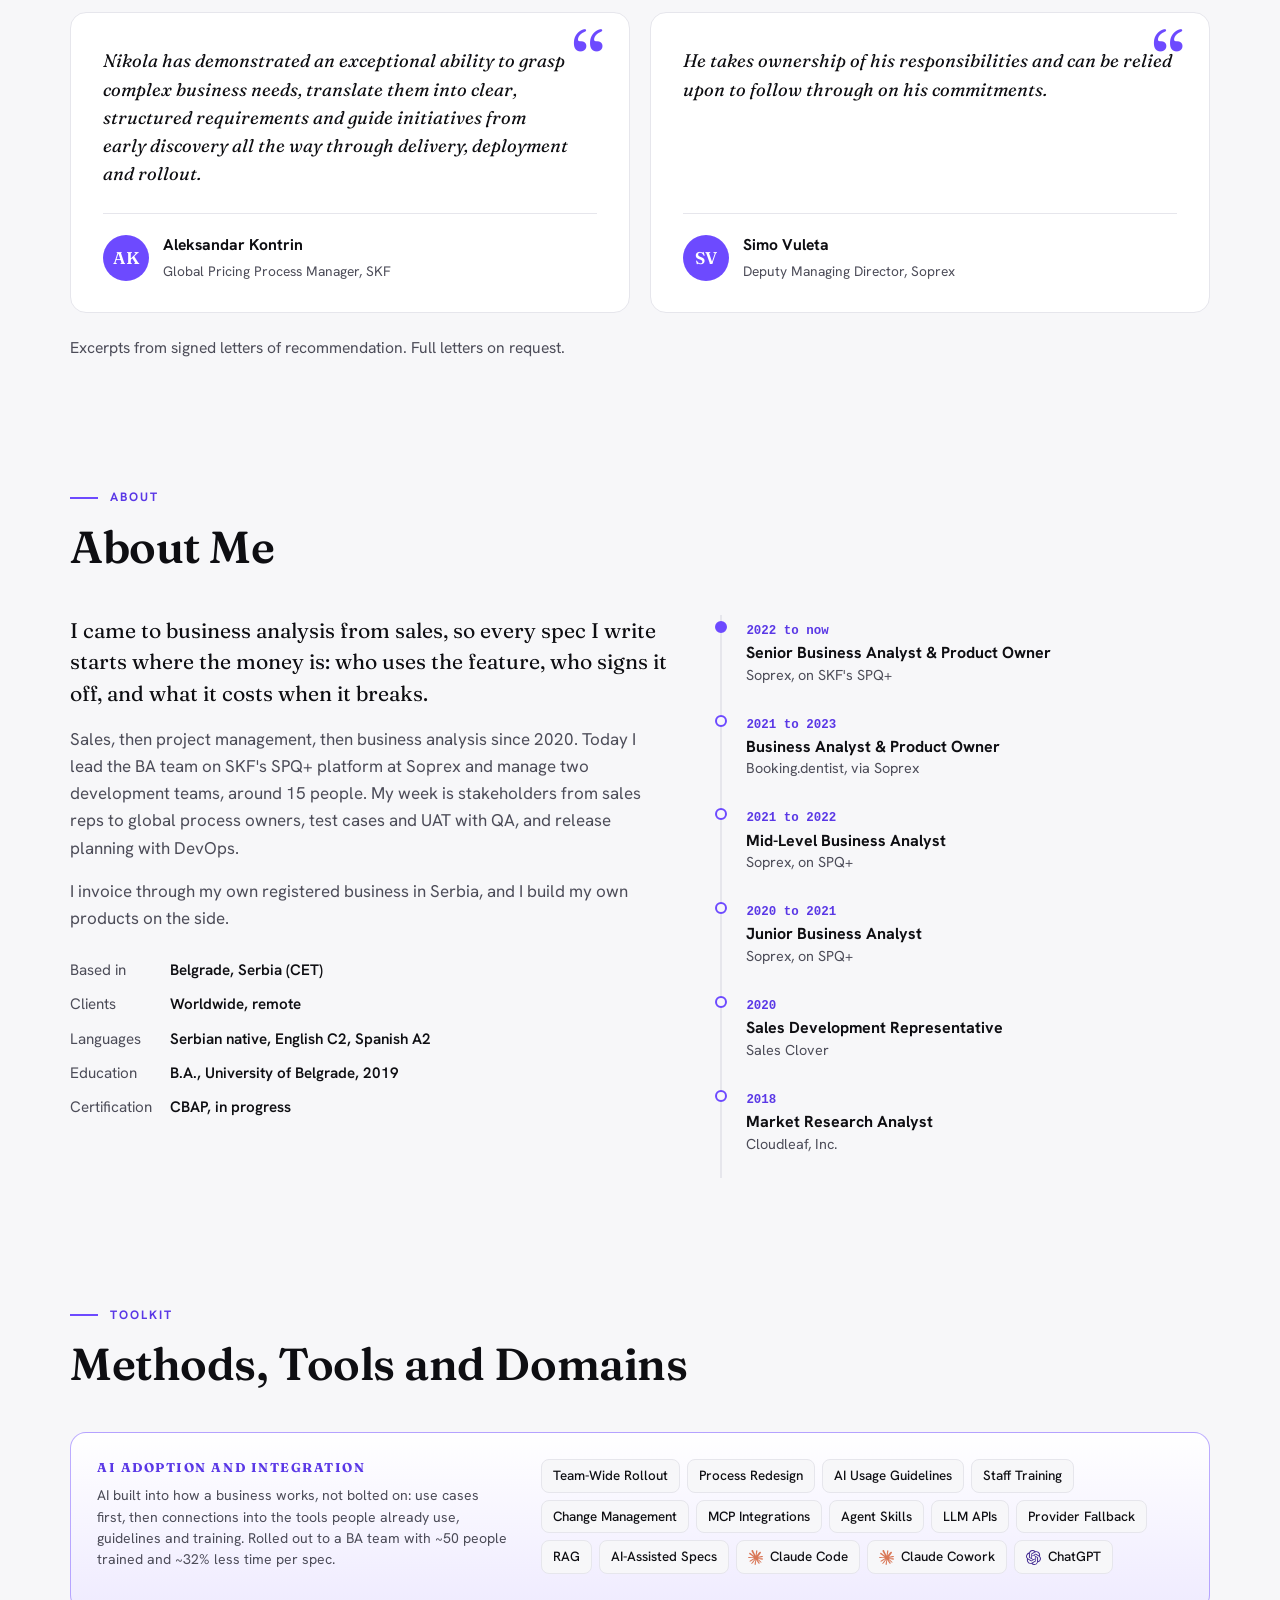
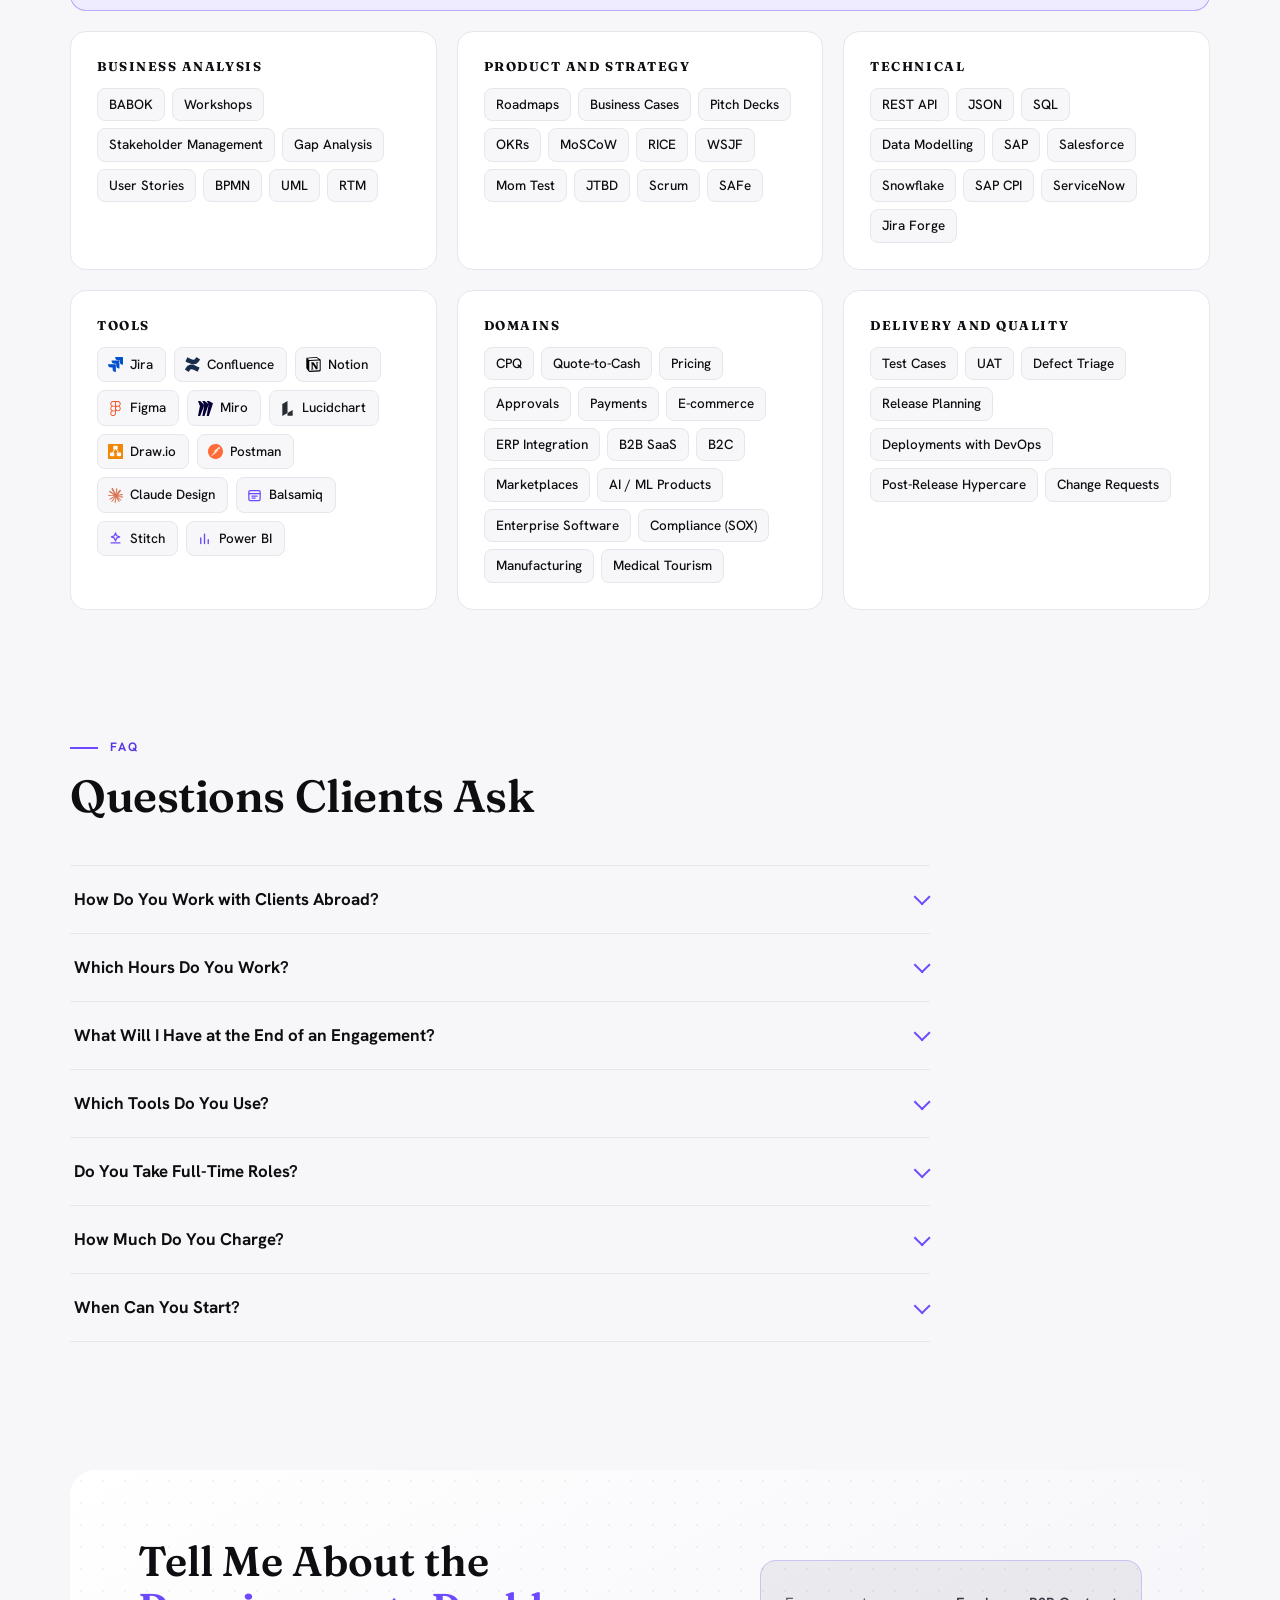
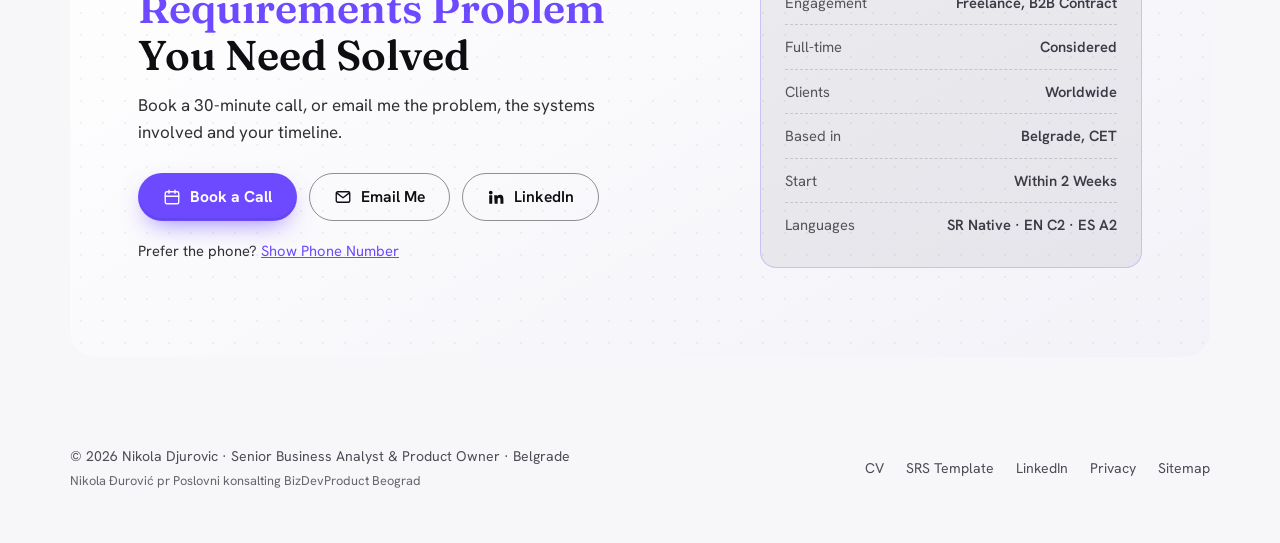
==== commit 40a6160c: "Tools: brand icons on the tool chips, plus Notion, Balsamiq, Stitch, Claude Design Official marks fr" ====
--- a/index.html
+++ b/index.html
@@ -36,9 +36,9 @@
 
 <link rel="preload" href="/assets/fonts/fraunces-latin-wght-normal.woff2" as="font" type="font/woff2" crossorigin>
 <link rel="preload" href="/assets/fonts/hanken-grotesk-latin-wght-normal.woff2" as="font" type="font/woff2" crossorigin>
-<link rel="stylesheet" href="/assets/css/site.css?v=20261008k">
+<link rel="stylesheet" href="/assets/css/site.css?v=20261009a">
 <script>document.documentElement.classList.add('js')</script>
-<script src="/assets/js/site.js?v=20261008k" defer></script>
+<script src="/assets/js/site.js?v=20261009a" defer></script>
 
 <script type="application/ld+json">
 {
@@ -123,7 +123,7 @@
         { "@type": "Question", "name": "How Do You Work with Clients Abroad?", "acceptedAnswer": { "@type": "Answer", "text": "As an independent contractor. I invoice monthly through my registered business in Serbia, so we sign a B2B services contract. No employment, sponsorship or relocation is involved." } },
         { "@type": "Question", "name": "Which Hours Do You Work?", "acceptedAnswer": { "@type": "Answer", "text": "I am based in Belgrade (CET) and work with clients worldwide. I shift my hours so your team gets a daily overlap." } },
         { "@type": "Question", "name": "What Will I Have at the End of an Engagement?", "acceptedAnswer": { "@type": "Answer", "text": "Documents your engineers and testers can use without me in the room: SRS or HLE, BPMN diagrams, wireframes, user stories with acceptance criteria and a traceability matrix. The Order Risk Hold work sample shows the format." } },
-        { "@type": "Question", "name": "Which Tools Do You Use?", "acceptedAnswer": { "@type": "Answer", "text": "Jira and Confluence for delivery, Draw.io, Lucidchart, Miro and Figma for diagrams and wireframes, Postman for APIs and Power BI for reporting. I use Claude Code and Claude Cowork every day, and I check every output before it goes out under my name." } },
+        { "@type": "Question", "name": "Which Tools Do You Use?", "acceptedAnswer": { "@type": "Answer", "text": "Jira, Confluence and Notion for delivery, Figma, Miro, Lucidchart, Draw.io and Balsamiq for diagrams and wireframes, Stitch and Claude Design for fast UI prototypes, Postman for APIs and Power BI for reporting. I use Claude Code and Claude Cowork every day, and I check every output before it goes out under my name." } },
         { "@type": "Question", "name": "Do You Take Full-Time Roles?", "acceptedAnswer": { "@type": "Answer", "text": "Yes, for the right team: remote, or on-site and hybrid in Belgrade. Freelance B2B contracts are my default." } },
         { "@type": "Question", "name": "How Much Do You Charge?", "acceptedAnswer": { "@type": "Answer", "text": "Rates depend on the engagement and scope, so I share them on the intro call or by email. Email nikoladjurovic21@gmail.com or book a call." } },
         { "@type": "Question", "name": "When Can You Start?", "acceptedAnswer": { "@type": "Answer", "text": "Within 2 weeks of signing, often sooner." } }
@@ -148,6 +148,19 @@
   <symbol id="i-search" viewBox="0 0 24 24" fill="none" stroke="currentColor" stroke-width="1.8" stroke-linecap="round" stroke-linejoin="round"><circle cx="11" cy="11" r="6.5"/><path d="m20 20-4.4-4.4"/></symbol>
   <symbol id="i-check" viewBox="0 0 24 24" fill="none" stroke="currentColor" stroke-width="1.8" stroke-linecap="round" stroke-linejoin="round"><path d="m8.5 11.5 3 3L21 5"/><path d="M20 12v6a2 2 0 0 1-2 2H6a2 2 0 0 1-2-2V6a2 2 0 0 1 2-2h10"/></symbol>
   <symbol id="i-rocket" viewBox="0 0 24 24" fill="none" stroke="currentColor" stroke-width="1.8" stroke-linecap="round" stroke-linejoin="round"><path d="M13.5 16.5 7.5 10.5C9 6 13 3 20.5 3.5 21 11 18 15 13.5 16.5z"/><path d="M7.5 10.5H4l3-4h4.5M13.5 16.5V20l4-3v-4.5"/><path d="M6.5 15.5c-1.5.8-2.3 2.6-2.5 4.5 1.9-.2 3.7-1 4.5-2.5"/><circle cx="15.5" cy="8.5" r="1.4"/></symbol>
+  <symbol id="b-jira" viewBox="0 0 24 24"><path d="M11.571 11.513H0a5.218 5.218 0 0 0 5.232 5.215h2.13v2.057A5.215 5.215 0 0 0 12.575 24V12.518a1.005 1.005 0 0 0-1.005-1.005zm5.723-5.756H5.736a5.215 5.215 0 0 0 5.215 5.214h2.129v2.058a5.218 5.218 0 0 0 5.215 5.214V6.758a1.001 1.001 0 0 0-1.001-1.001zM23.013 0H11.455a5.215 5.215 0 0 0 5.215 5.215h2.129v2.057A5.215 5.215 0 0 0 24 12.483V1.005A1.001 1.001 0 0 0 23.013 0Z"/></symbol>
+  <symbol id="b-confluence" viewBox="0 0 24 24"><path d="M.87 18.257c-.248.382-.53.875-.763 1.245a.764.764 0 0 0 .255 1.04l4.965 3.054a.764.764 0 0 0 1.058-.26c.199-.332.454-.763.733-1.221 1.967-3.247 3.945-2.853 7.508-1.146l4.957 2.337a.764.764 0 0 0 1.028-.382l2.364-5.346a.764.764 0 0 0-.382-1 599.851 599.851 0 0 1-4.965-2.361C10.911 10.97 5.224 11.185.87 18.257zM23.131 5.743c.249-.405.531-.875.764-1.25a.764.764 0 0 0-.256-1.034L18.675.404a.764.764 0 0 0-1.058.26c-.195.335-.451.763-.734 1.225-1.966 3.246-3.945 2.85-7.508 1.146L4.437.694a.764.764 0 0 0-1.027.382L1.046 6.422a.764.764 0 0 0 .382 1c1.039.49 3.105 1.467 4.965 2.361 6.698 3.246 12.392 3.029 16.738-4.04z"/></symbol>
+  <symbol id="b-notion" viewBox="0 0 24 24"><path d="M4.459 4.208c.746.606 1.026.56 2.428.466l13.215-.793c.28 0 .047-.28-.046-.326L17.86 1.968c-.42-.326-.981-.7-2.055-.607L3.01 2.295c-.466.046-.56.28-.374.466zm.793 3.08v13.904c0 .747.373 1.027 1.214.98l14.523-.84c.841-.046.935-.56.935-1.167V6.354c0-.606-.233-.933-.748-.887l-15.177.887c-.56.047-.747.327-.747.933zm14.337.745c.093.42 0 .84-.42.888l-.7.14v10.264c-.608.327-1.168.514-1.635.514-.748 0-.935-.234-1.495-.933l-4.577-7.186v6.952L12.21 19s0 .84-1.168.84l-3.222.186c-.093-.186 0-.653.327-.746l.84-.233V9.854L7.822 9.76c-.094-.42.14-1.026.793-1.073l3.456-.233 4.764 7.279v-6.44l-1.215-.139c-.093-.514.28-.887.747-.933zM1.936 1.035l13.31-.98c1.634-.14 2.055-.047 3.082.7l4.249 2.986c.7.513.934.653.934 1.213v16.378c0 1.026-.373 1.634-1.68 1.726l-15.458.934c-.98.047-1.448-.093-1.962-.747l-3.129-4.06c-.56-.747-.793-1.306-.793-1.96V2.667c0-.839.374-1.54 1.447-1.632z"/></symbol>
+  <symbol id="b-figma" viewBox="0 0 24 24"><path d="M15.852 8.981h-4.588V0h4.588c2.476 0 4.49 2.014 4.49 4.49s-2.014 4.491-4.49 4.491zM12.735 7.51h3.117c1.665 0 3.019-1.355 3.019-3.019s-1.355-3.019-3.019-3.019h-3.117V7.51zm0 1.471H8.148c-2.476 0-4.49-2.014-4.49-4.49S5.672 0 8.148 0h4.588v8.981zm-4.587-7.51c-1.665 0-3.019 1.355-3.019 3.019s1.354 3.02 3.019 3.02h3.117V1.471H8.148zm4.587 15.019H8.148c-2.476 0-4.49-2.014-4.49-4.49s2.014-4.49 4.49-4.49h4.588v8.98zM8.148 8.981c-1.665 0-3.019 1.355-3.019 3.019s1.355 3.019 3.019 3.019h3.117V8.981H8.148zM8.172 24c-2.489 0-4.515-2.014-4.515-4.49s2.014-4.49 4.49-4.49h4.588v4.441c0 2.503-2.047 4.539-4.563 4.539zm-.024-7.51a3.023 3.023 0 0 0-3.019 3.019c0 1.665 1.365 3.019 3.044 3.019 1.705 0 3.093-1.376 3.093-3.068v-2.97H8.148zm7.704 0h-.098c-2.476 0-4.49-2.014-4.49-4.49s2.014-4.49 4.49-4.49h.098c2.476 0 4.49 2.014 4.49 4.49s-2.014 4.49-4.49 4.49zm-.097-7.509c-1.665 0-3.019 1.355-3.019 3.019s1.355 3.019 3.019 3.019h.098c1.665 0 3.019-1.355 3.019-3.019s-1.355-3.019-3.019-3.019h-.098z"/></symbol>
+  <symbol id="b-miro" viewBox="0 0 24 24"><path d="M17.392 0H13.9L17 4.808 10.444 0H6.949l3.102 6.3L3.494 0H0l3.05 8.131L0 24h3.494L10.05 6.985 6.949 24h3.494L17 5.494 13.899 24h3.493L24 3.672 17.392 0z"/></symbol>
+  <symbol id="b-lucid" viewBox="0 0 24 24"><path d="M12 0 3.694 4.8V24L12 19.2Zm0 19.2v4.502h8.305V14.4Z"/></symbol>
+  <symbol id="b-drawio" viewBox="0 0 24 24"><path d="M19.69 13.419h-2.527l-2.667-4.555a1.292 1.292 0 001.035-1.28V4.16c0-.725-.576-1.312-1.302-1.312H9.771c-.726 0-1.312.576-1.312 1.301v3.435c0 .619.426 1.152 1.034 1.28l-2.666 4.555H4.309c-.725 0-1.312.576-1.312 1.301v3.435c0 .725.576 1.312 1.302 1.312h4.458c.726 0 1.312-.576 1.312-1.302v-3.434c0-.726-.576-1.312-1.301-1.312h-.437l2.645-4.523h2.059l2.656 4.523h-.438c-.725 0-1.312.576-1.312 1.301v3.435c0 .725.576 1.312 1.302 1.312H19.7c.726 0 1.312-.576 1.312-1.302v-3.434c0-.726-.576-1.312-1.301-1.312zM24 22.976c0 .565-.459 1.024-1.013 1.024H1.024A1.022 1.022 0 010 22.987V1.024C0 .459.459 0 1.013 0h21.963C23.541 0 24 .459 24 1.013z"/></symbol>
+  <symbol id="b-postman" viewBox="0 0 24 24"><path d="M13.527.099C6.955-.744.942 3.9.099 10.473c-.843 6.572 3.8 12.584 10.373 13.428 6.573.843 12.587-3.801 13.428-10.374C24.744 6.955 20.101.943 13.527.099zm2.471 7.485a.855.855 0 0 0-.593.25l-4.453 4.453-.307-.307-.643-.643c4.389-4.376 5.18-4.418 5.996-3.753zm-4.863 4.861l4.44-4.44a.62.62 0 1 1 .847.903l-4.699 4.125-.588-.588zm.33.694l-1.1.238a.06.06 0 0 1-.067-.032.06.06 0 0 1 .01-.073l.645-.645.512.512zm-2.803-.459l1.172-1.172.879.878-1.979.426a.074.074 0 0 1-.085-.039.072.072 0 0 1 .013-.093zm-3.646 6.058a.076.076 0 0 1-.069-.083.077.077 0 0 1 .022-.046h.002l.946-.946 1.222 1.222-2.123-.147zm2.425-1.256a.228.228 0 0 0-.117.256l.203.865a.125.125 0 0 1-.211.117h-.003l-.934-.934-.294-.295 3.762-3.758 1.82-.393.874.874c-1.255 1.102-2.971 2.201-5.1 3.268zm5.279-3.428h-.002l-.839-.839 4.699-4.125a.952.952 0 0 0 .119-.127c-.148 1.345-2.029 3.245-3.977 5.091zm3.657-6.46l-.003-.002a1.822 1.822 0 0 1 2.459-2.684l-1.61 1.613a.119.119 0 0 0 0 .169l1.247 1.247a1.817 1.817 0 0 1-2.093-.343zm2.578 0a1.714 1.714 0 0 1-.271.218h-.001l-1.207-1.207 1.533-1.533c.661.72.637 1.832-.054 2.522zM18.855 6.05a.143.143 0 0 0-.053.157.416.416 0 0 1-.053.45.14.14 0 0 0 .023.197.141.141 0 0 0 .084.03.14.14 0 0 0 .106-.05.691.691 0 0 0 .087-.751.138.138 0 0 0-.194-.033z"/></symbol>
+  <symbol id="b-claude" viewBox="0 0 24 24"><path d="m4.7144 15.9555 4.7174-2.6471.079-.2307-.079-.1275h-.2307l-.7893-.0486-2.6956-.0729-2.3375-.0971-2.2646-.1214-.5707-.1215-.5343-.7042.0546-.3522.4797-.3218.686.0608 1.5179.1032 2.2767.1578 1.6514.0972 2.4468.255h.3886l.0546-.1579-.1336-.0971-.1032-.0972L6.973 9.8356l-2.55-1.6879-1.3356-.9714-.7225-.4918-.3643-.4614-.1578-1.0078.6557-.7225.8803.0607.2246.0607.8925.686 1.9064 1.4754 2.4893 1.8336.3643.3035.1457-.1032.0182-.0728-.164-.2733-1.3539-2.4467-1.445-2.4893-.6435-1.032-.17-.6194c-.0607-.255-.1032-.4674-.1032-.7285L6.287.1335 6.6997 0l.9957.1336.419.3642.6192 1.4147 1.0018 2.2282 1.5543 3.0296.4553.8985.2429.8318.091.255h.1579v-.1457l.1275-1.706.2368-2.0947.2307-2.6957.0789-.7589.3764-.9107.7468-.4918.5828.2793.4797.686-.0668.4433-.2853 1.8517-.5586 2.9021-.3643 1.9429h.2125l.2429-.2429.9835-1.3053 1.6514-2.0643.7286-.8196.85-.9046.5464-.4311h1.0321l.759 1.1293-.34 1.1657-1.0625 1.3478-.8804 1.1414-1.2628 1.7-.7893 1.36.0729.1093.1882-.0183 2.8535-.607 1.5421-.2794 1.8396-.3157.8318.3886.091.3946-.3278.8075-1.967.4857-2.3072.4614-3.4364.8136-.0425.0304.0486.0607 1.5482.1457.6618.0364h1.621l3.0175.2247.7892.522.4736.6376-.079.4857-1.2142.6193-1.6393-.3886-3.825-.9107-1.3113-.3279h-.1822v.1093l1.0929 1.0686 2.0035 1.8092 2.5075 2.3314.1275.5768-.3218.4554-.34-.0486-2.2039-1.6575-.85-.7468-1.9246-1.621h-.1275v.17l.4432.6496 2.3436 3.5214.1214 1.0807-.17.3521-.6071.2125-.6679-.1214-1.3721-1.9246L14.38 17.959l-1.1414-1.9428-.1397.079-.674 7.2552-.3156.3703-.7286.2793-.6071-.4614-.3218-.7468.3218-1.4753.3886-1.9246.3157-1.53.2853-1.9004.17-.6314-.0121-.0425-.1397.0182-1.4328 1.9672-2.1796 2.9446-1.7243 1.8456-.4128.164-.7164-.3704.0667-.6618.4008-.5889 2.386-3.0357 1.4389-1.882.929-1.0868-.0062-.1579h-.0546l-6.3385 4.1164-1.1293.1457-.4857-.4554.0608-.7467.2307-.2429 1.9064-1.3114Z"/></symbol>
+  <symbol id="b-openai" viewBox="0 0 24 24"><path d="M22.2819 9.8211a5.9847 5.9847 0 0 0-.5157-4.9108 6.0462 6.0462 0 0 0-6.5098-2.9A6.0651 6.0651 0 0 0 4.9807 4.1818a5.9847 5.9847 0 0 0-3.9977 2.9 6.0462 6.0462 0 0 0 .7427 7.0966 5.98 5.98 0 0 0 .511 4.9107 6.051 6.051 0 0 0 6.5146 2.9001A5.9847 5.9847 0 0 0 13.2599 24a6.0557 6.0557 0 0 0 5.7718-4.2058 5.9894 5.9894 0 0 0 3.9977-2.9001 6.0557 6.0557 0 0 0-.7475-7.0729zm-9.022 12.6081a4.4755 4.4755 0 0 1-2.8764-1.0408l.1419-.0804 4.7783-2.7582a.7948.7948 0 0 0 .3927-.6813v-6.7369l2.02 1.1686a.071.071 0 0 1 .038.052v5.5826a4.504 4.504 0 0 1-4.4945 4.4944zm-9.6607-4.1254a4.4708 4.4708 0 0 1-.5346-3.0137l.142.0852 4.783 2.7582a.7712.7712 0 0 0 .7806 0l5.8428-3.3685v2.3324a.0804.0804 0 0 1-.0332.0615L9.74 19.9502a4.4992 4.4992 0 0 1-6.1408-1.6464zM2.3408 7.8956a4.485 4.485 0 0 1 2.3655-1.9728V11.6a.7664.7664 0 0 0 .3879.6765l5.8144 3.3543-2.0201 1.1685a.0757.0757 0 0 1-.071 0l-4.8303-2.7865A4.504 4.504 0 0 1 2.3408 7.872zm16.5963 3.8558L13.1038 8.364 15.1192 7.2a.0757.0757 0 0 1 .071 0l4.8303 2.7913a4.4944 4.4944 0 0 1-.6765 8.1042v-5.6772a.79.79 0 0 0-.407-.667zm2.0107-3.0231l-.142-.0852-4.7735-2.7818a.7759.7759 0 0 0-.7854 0L9.409 9.2297V6.8974a.0662.0662 0 0 1 .0284-.0615l4.8303-2.7866a4.4992 4.4992 0 0 1 6.6802 4.66zM8.3065 12.863l-2.02-1.1638a.0804.0804 0 0 1-.038-.0567V6.0742a4.4992 4.4992 0 0 1 7.3757-3.4537l-.142.0805L8.704 5.459a.7948.7948 0 0 0-.3927.6813zm1.0976-2.3654l2.602-1.4998 2.6069 1.4998v2.9994l-2.5974 1.4997-2.6067-1.4997Z"/></symbol>
+  <symbol id="b-wire" viewBox="0 0 24 24" fill="none" stroke="currentColor" stroke-width="2" stroke-linecap="round" stroke-linejoin="round"><rect x="3" y="4" width="18" height="16" rx="2"/><path d="M3 9h18M8 13h8M8 16h5"/></symbol>
+  <symbol id="b-chart" viewBox="0 0 24 24" fill="none" stroke="currentColor" stroke-width="2.2" stroke-linecap="round"><path d="M6 20V11M12 20V5M18 20v-6"/></symbol>
+  <symbol id="b-sparkdesign" viewBox="0 0 24 24" fill="none" stroke="currentColor" stroke-width="2" stroke-linecap="round" stroke-linejoin="round"><path d="M12 3l1.8 4.6L18.5 9.5l-4.7 1.9L12 16l-1.8-4.6L5.5 9.5l4.7-1.9z"/><path d="M5 19h14"/></symbol>
   <symbol id="i-pulse" viewBox="0 0 24 24" fill="none" stroke="currentColor" stroke-width="1.8" stroke-linecap="round" stroke-linejoin="round"><path d="M3 12h4l2.5-6 4 12 2.5-6H21"/></symbol>
   <symbol id="i-globe" viewBox="0 0 24 24" fill="none" stroke="currentColor" stroke-width="1.8" stroke-linecap="round" stroke-linejoin="round"><circle cx="12" cy="12" r="9"/><path d="M3 12h18M12 3c2.5 2.6 3.8 5.6 3.8 9s-1.3 6.4-3.8 9c-2.5-2.6-3.8-5.6-3.8-9S9.5 5.6 12 3z"/></symbol>
   <symbol id="i-cal" viewBox="0 0 24 24" fill="none" stroke="currentColor" stroke-width="1.8" stroke-linecap="round" stroke-linejoin="round"><rect x="3" y="5" width="18" height="16" rx="2"/><path d="M16 3v4M8 3v4M3 11h18"/></symbol>
@@ -584,11 +597,11 @@
       <h2 class="h2" id="toolkit-title">Methods, Tools and Domains</h2>
     </div>
     <div class="toolkit">
-      <div class="card reveal tk-ai"><h3>AI Adoption and Integration</h3><p class="tk-note">AI built into how a business works, not bolted on: use cases first, then connections into the tools people already use, guidelines and training. Rolled out to a BA team with ~50 people trained and ~32% less time per spec.</p><ul class="chips"><li>Team-Wide Rollout</li><li>Process Redesign</li><li>AI Usage Guidelines</li><li>Staff Training</li><li>Change Management</li><li>MCP Integrations</li><li>Agent Skills</li><li>LLM APIs</li><li>Provider Fallback</li><li>RAG</li><li>AI-Assisted Specs</li><li translate="no">Claude Code</li><li translate="no">Claude Cowork</li><li translate="no">ChatGPT</li></ul></div>
+      <div class="card reveal tk-ai"><h3>AI Adoption and Integration</h3><p class="tk-note">AI built into how a business works, not bolted on: use cases first, then connections into the tools people already use, guidelines and training. Rolled out to a BA team with ~50 people trained and ~32% less time per spec.</p><ul class="chips"><li>Team-Wide Rollout</li><li>Process Redesign</li><li>AI Usage Guidelines</li><li>Staff Training</li><li>Change Management</li><li>MCP Integrations</li><li>Agent Skills</li><li>LLM APIs</li><li>Provider Fallback</li><li>RAG</li><li>AI-Assisted Specs</li><li class="tool" translate="no"><svg aria-hidden="true" style="--c:#D97757"><use href="#b-claude"/></svg>Claude Code</li><li class="tool" translate="no"><svg aria-hidden="true" style="--c:#D97757"><use href="#b-claude"/></svg>Claude Cowork</li><li class="tool" translate="no"><svg aria-hidden="true" style="--c:#412991"><use href="#b-openai"/></svg>ChatGPT</li></ul></div>
       <div class="card reveal"><h3>Business Analysis</h3><ul class="chips"><li>BABOK</li><li>Workshops</li><li>Stakeholder Management</li><li>Gap Analysis</li><li>User Stories</li><li>BPMN</li><li>UML</li><li>RTM</li></ul></div>
       <div class="card reveal"><h3>Product and Strategy</h3><ul class="chips"><li>Roadmaps</li><li>Business Cases</li><li>Pitch Decks</li><li>OKRs</li><li>MoSCoW</li><li>RICE</li><li>WSJF</li><li>Mom Test</li><li>JTBD</li><li>Scrum</li><li>SAFe</li></ul></div>
       <div class="card reveal"><h3>Technical</h3><ul class="chips"><li>REST API</li><li>JSON</li><li>SQL</li><li>Data Modelling</li><li>SAP</li><li>Salesforce</li><li>Snowflake</li><li>SAP CPI</li><li>ServiceNow</li><li>Jira Forge</li></ul></div>
-      <div class="card reveal"><h3>Tools</h3><ul class="chips" translate="no"><li>Jira</li><li>Confluence</li><li>Figma</li><li>Miro</li><li>Draw.io</li><li>Lucidchart</li><li>Power BI</li><li>Postman</li></ul></div>
+      <div class="card reveal"><h3>Tools</h3><ul class="chips tool-chips" translate="no"><li class="tool"><svg aria-hidden="true" style="--c:#0052CC"><use href="#b-jira"/></svg>Jira</li><li class="tool"><svg aria-hidden="true" style="--c:#172B4D"><use href="#b-confluence"/></svg>Confluence</li><li class="tool"><svg aria-hidden="true" style="--c:#000000"><use href="#b-notion"/></svg>Notion</li><li class="tool"><svg aria-hidden="true" style="--c:#F24E1E"><use href="#b-figma"/></svg>Figma</li><li class="tool"><svg aria-hidden="true" style="--c:#050038"><use href="#b-miro"/></svg>Miro</li><li class="tool"><svg aria-hidden="true" style="--c:#282C33"><use href="#b-lucid"/></svg>Lucidchart</li><li class="tool"><svg aria-hidden="true" style="--c:#F08705"><use href="#b-drawio"/></svg>Draw.io</li><li class="tool"><svg aria-hidden="true" style="--c:#FF6C37"><use href="#b-postman"/></svg>Postman</li><li class="tool"><svg aria-hidden="true" style="--c:#D97757"><use href="#b-claude"/></svg>Claude Design</li><li class="tool generic"><svg aria-hidden="true" style="--c:#6d4aff"><use href="#b-wire"/></svg>Balsamiq</li><li class="tool generic"><svg aria-hidden="true" style="--c:#6d4aff"><use href="#b-sparkdesign"/></svg>Stitch</li><li class="tool generic"><svg aria-hidden="true" style="--c:#6d4aff"><use href="#b-chart"/></svg>Power BI</li></ul></div>
       <div class="card reveal"><h3>Domains</h3><ul class="chips"><li>CPQ</li><li>Quote-to-Cash</li><li>Pricing</li><li>Approvals</li><li>Payments</li><li>E-commerce</li><li>ERP Integration</li><li>B2B SaaS</li><li>B2C</li><li>Marketplaces</li><li>AI / ML Products</li><li>Enterprise Software</li><li>Compliance (SOX)</li><li>Manufacturing</li><li>Medical Tourism</li></ul></div>
       <div class="card reveal"><h3>Delivery and Quality</h3><ul class="chips"><li>Test Cases</li><li>UAT</li><li>Defect Triage</li><li>Release Planning</li><li>Deployments with DevOps</li><li>Post-Release Hypercare</li><li>Change Requests</li></ul></div>
     </div>
@@ -603,7 +616,7 @@
       <details><summary>How Do You Work with Clients Abroad?</summary><p>As an independent contractor. I invoice monthly through my registered business in Serbia, so we sign a B2B services contract. No employment, sponsorship or relocation is involved.</p></details>
       <details><summary>Which Hours Do You Work?</summary><p>I am based in Belgrade (CET) and work with clients worldwide. I shift my hours so your team gets a daily overlap.</p></details>
       <details><summary>What Will I Have at the End of an Engagement?</summary><p>Documents your engineers and testers can use without me in the room: SRS or HLE, BPMN diagrams, wireframes, user stories with acceptance criteria and a traceability matrix. The <a href="/work/order-risk-hold/">Order Risk Hold work sample</a> shows the format.</p></details>
-      <details><summary>Which Tools Do You Use?</summary><p>Jira and Confluence for delivery, Draw.io, Lucidchart, Miro and Figma for diagrams and wireframes, Postman for APIs and Power BI for reporting. I use Claude Code and Claude Cowork every day, and I check every output before it goes out under my name.</p></details>
+      <details><summary>Which Tools Do You Use?</summary><p>Jira, Confluence and Notion for delivery, Figma, Miro, Lucidchart, Draw.io and Balsamiq for diagrams and wireframes, Stitch and Claude Design for fast UI prototypes, Postman for APIs and Power BI for reporting. I use Claude Code and Claude Cowork every day, and I check every output before it goes out under my name.</p></details>
       <details><summary>Do You Take Full-Time Roles?</summary><p>Yes, for the right team: remote, or on-site and hybrid in Belgrade. Freelance B2B contracts are my default.</p></details>
       <details><summary>How Much Do You Charge?</summary><p>Rates depend on the engagement and scope, so I share them on the intro call or by email. <a href="#contact">Get in touch</a>.</p></details>
       <details><summary>When Can You Start?</summary><p>Within 2 weeks of signing, often sooner.</p></details>
--- a/assets/css/site.css
+++ b/assets/css/site.css
@@ -500,3 +500,12 @@
 .toolkit .tk-ai{border-color:rgb(var(--moss-rgb) / .45);background:linear-gradient(180deg,var(--card),var(--tint))}
 .toolkit .tk-ai h3{color:var(--moss-ink)}
 @media (min-width:700px){.toolkit .tk-ai{grid-column:1/-1;display:grid;grid-template-columns:minmax(0,.9fr) minmax(0,1.4fr);column-gap:32px;align-items:start}.toolkit .tk-ai h3,.toolkit .tk-ai .tk-note{grid-column:1}.toolkit .tk-ai .chips{grid-column:2;grid-row:1/span 2}}
+
+/* ---------- v8: tool chips with brand icons ---------- */
+.chips li.tool{display:inline-flex;align-items:center;gap:7px}
+.chips li.tool svg{width:15px;height:15px;flex:none;fill:var(--c);color:var(--c);transition:fill .2s ease,color .2s ease}
+.chips li.tool.generic svg{fill:none}
+.toolkit .chips li.tool:hover svg,.toolkit .chips li.tool.is-hot svg{fill:#fff;color:#fff}
+.toolkit .chips li.tool.generic:hover svg,.toolkit .chips li.tool.generic.is-hot svg{fill:none}
+.tool-chips{gap:8px}
+.tool-chips li.tool{padding:6px 12px 6px 10px}
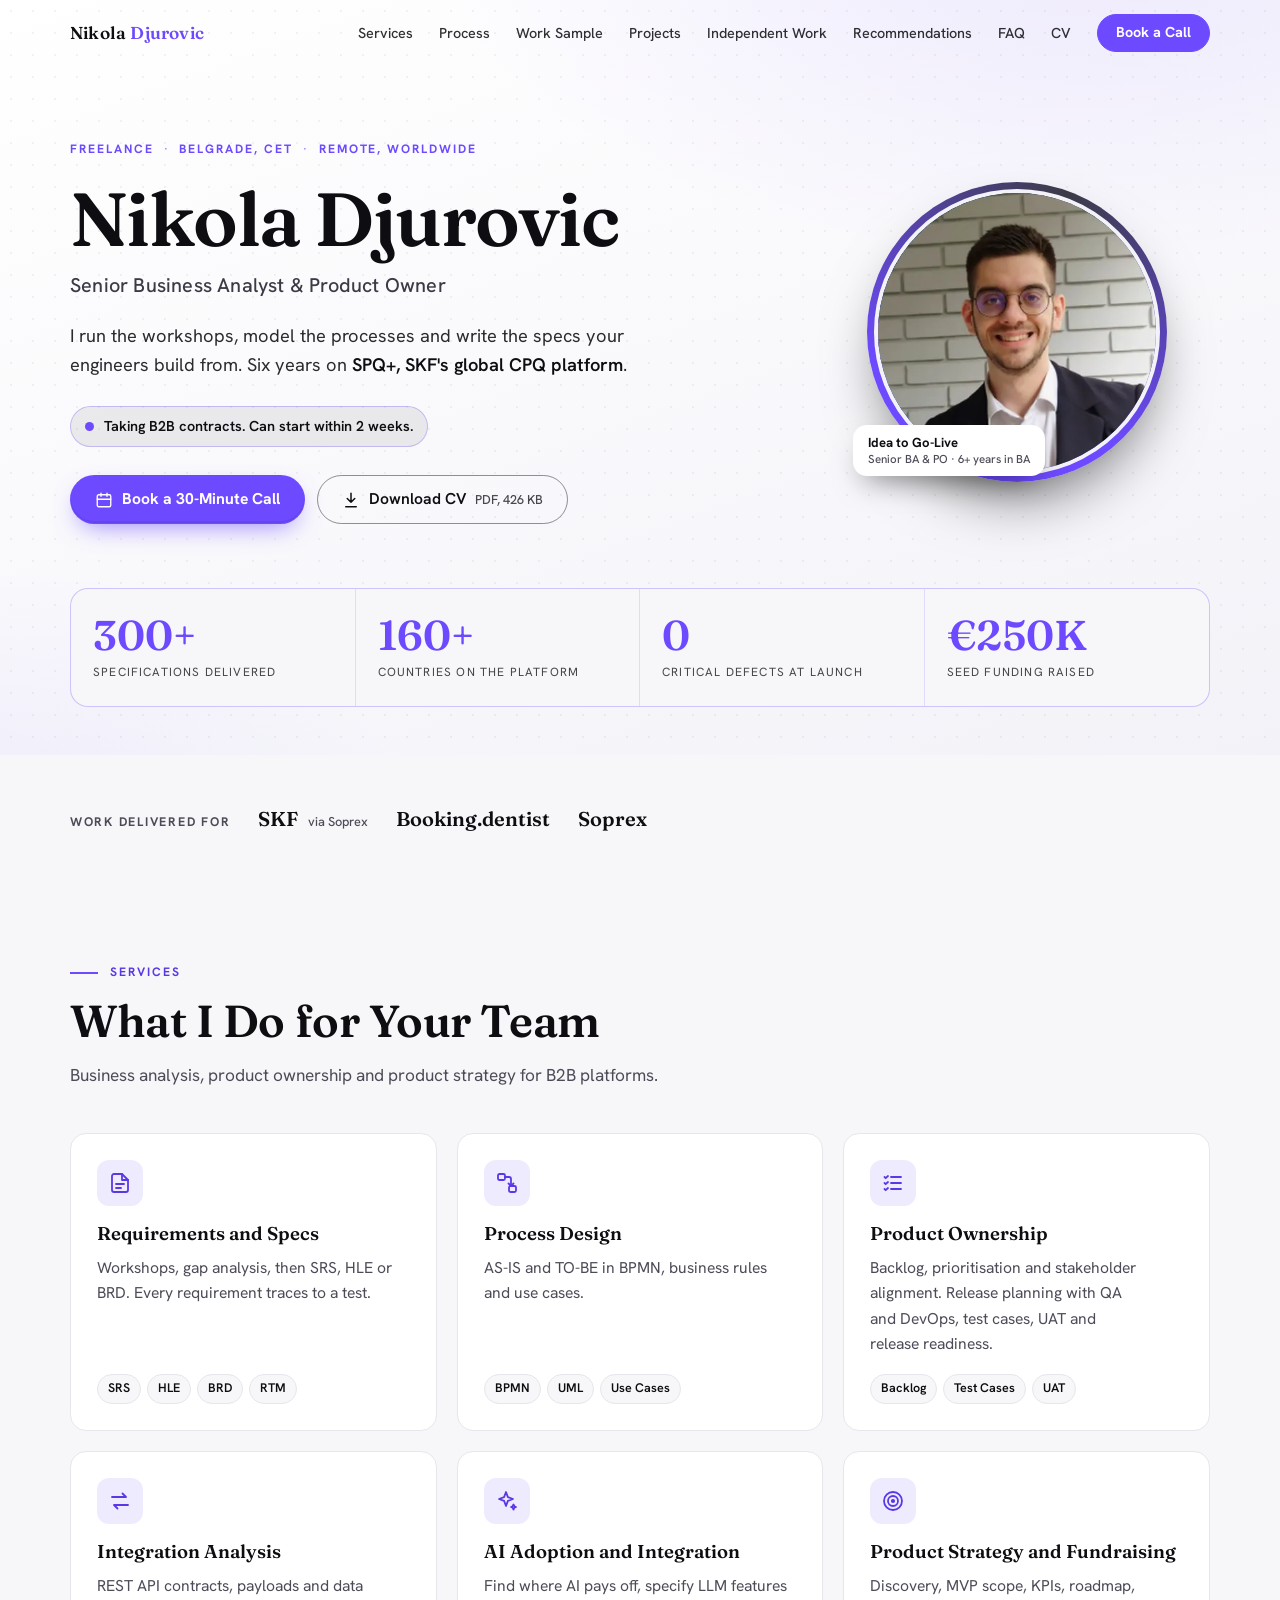
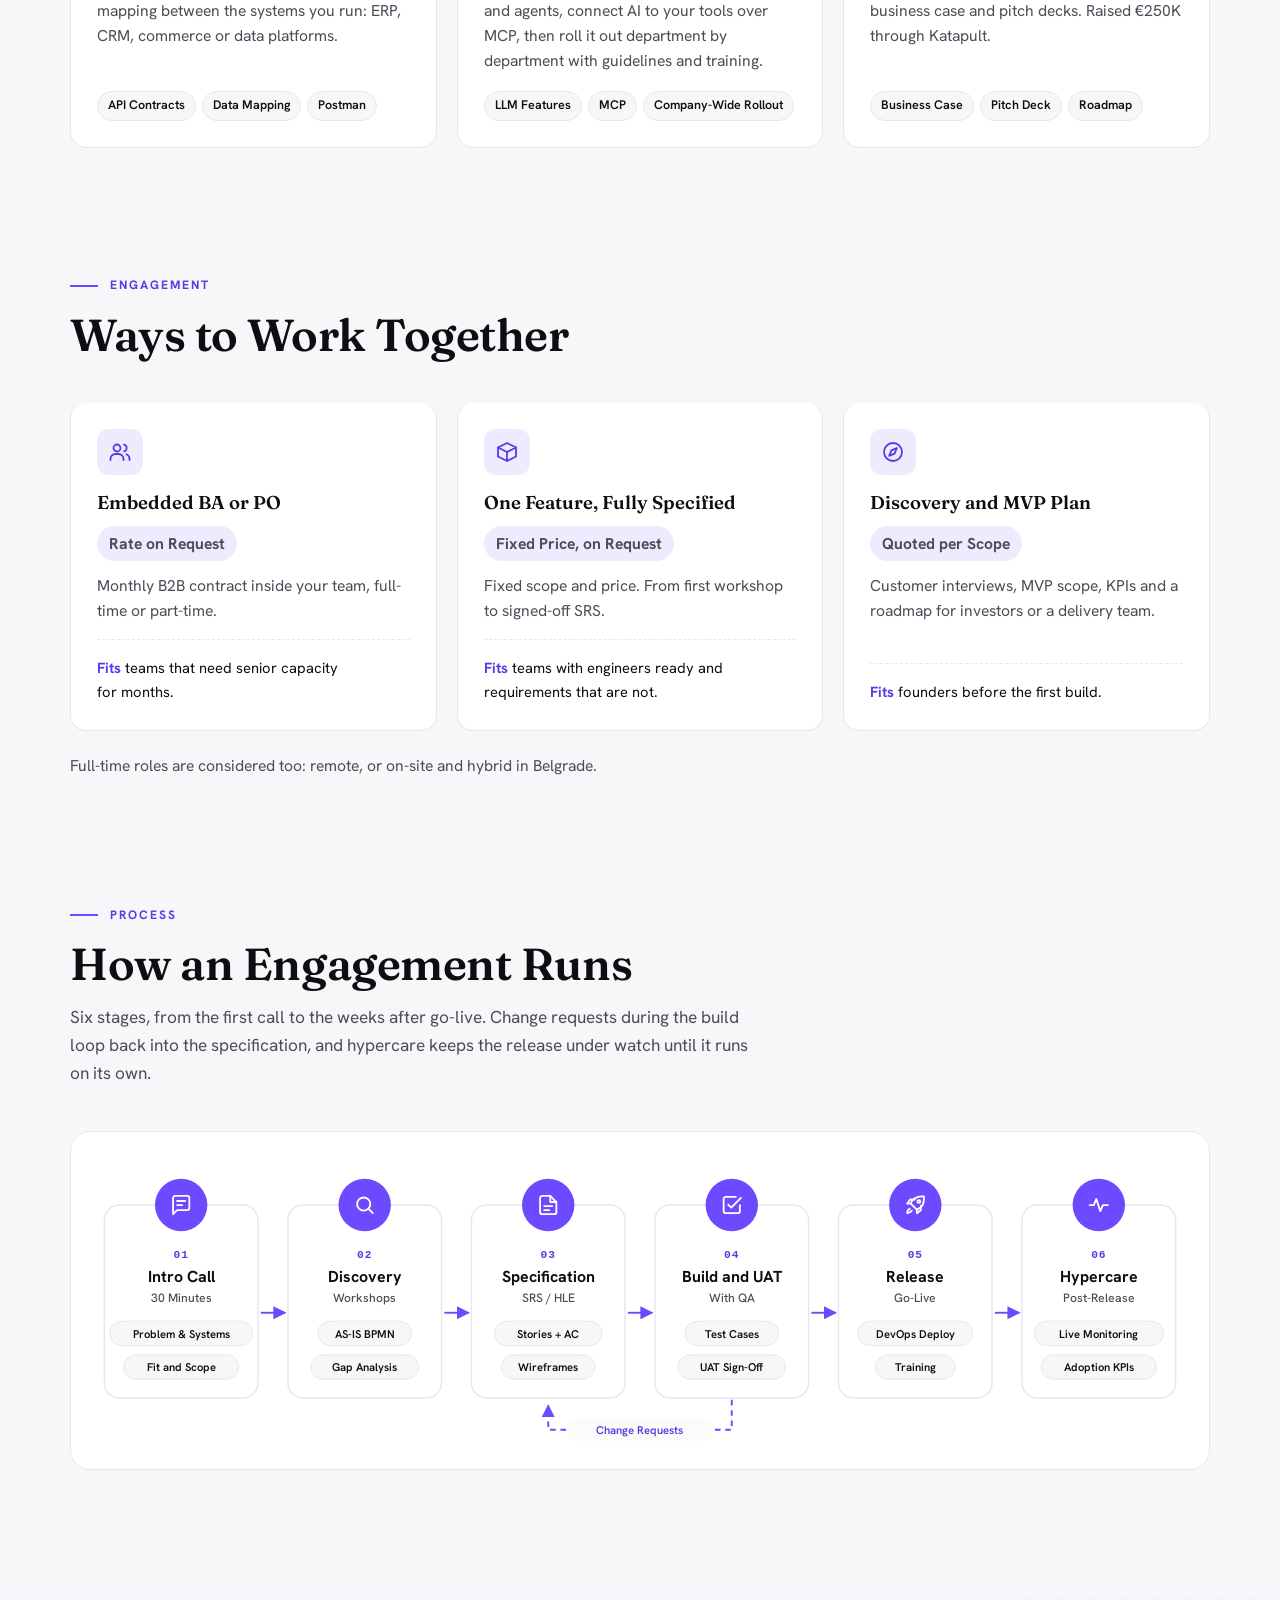
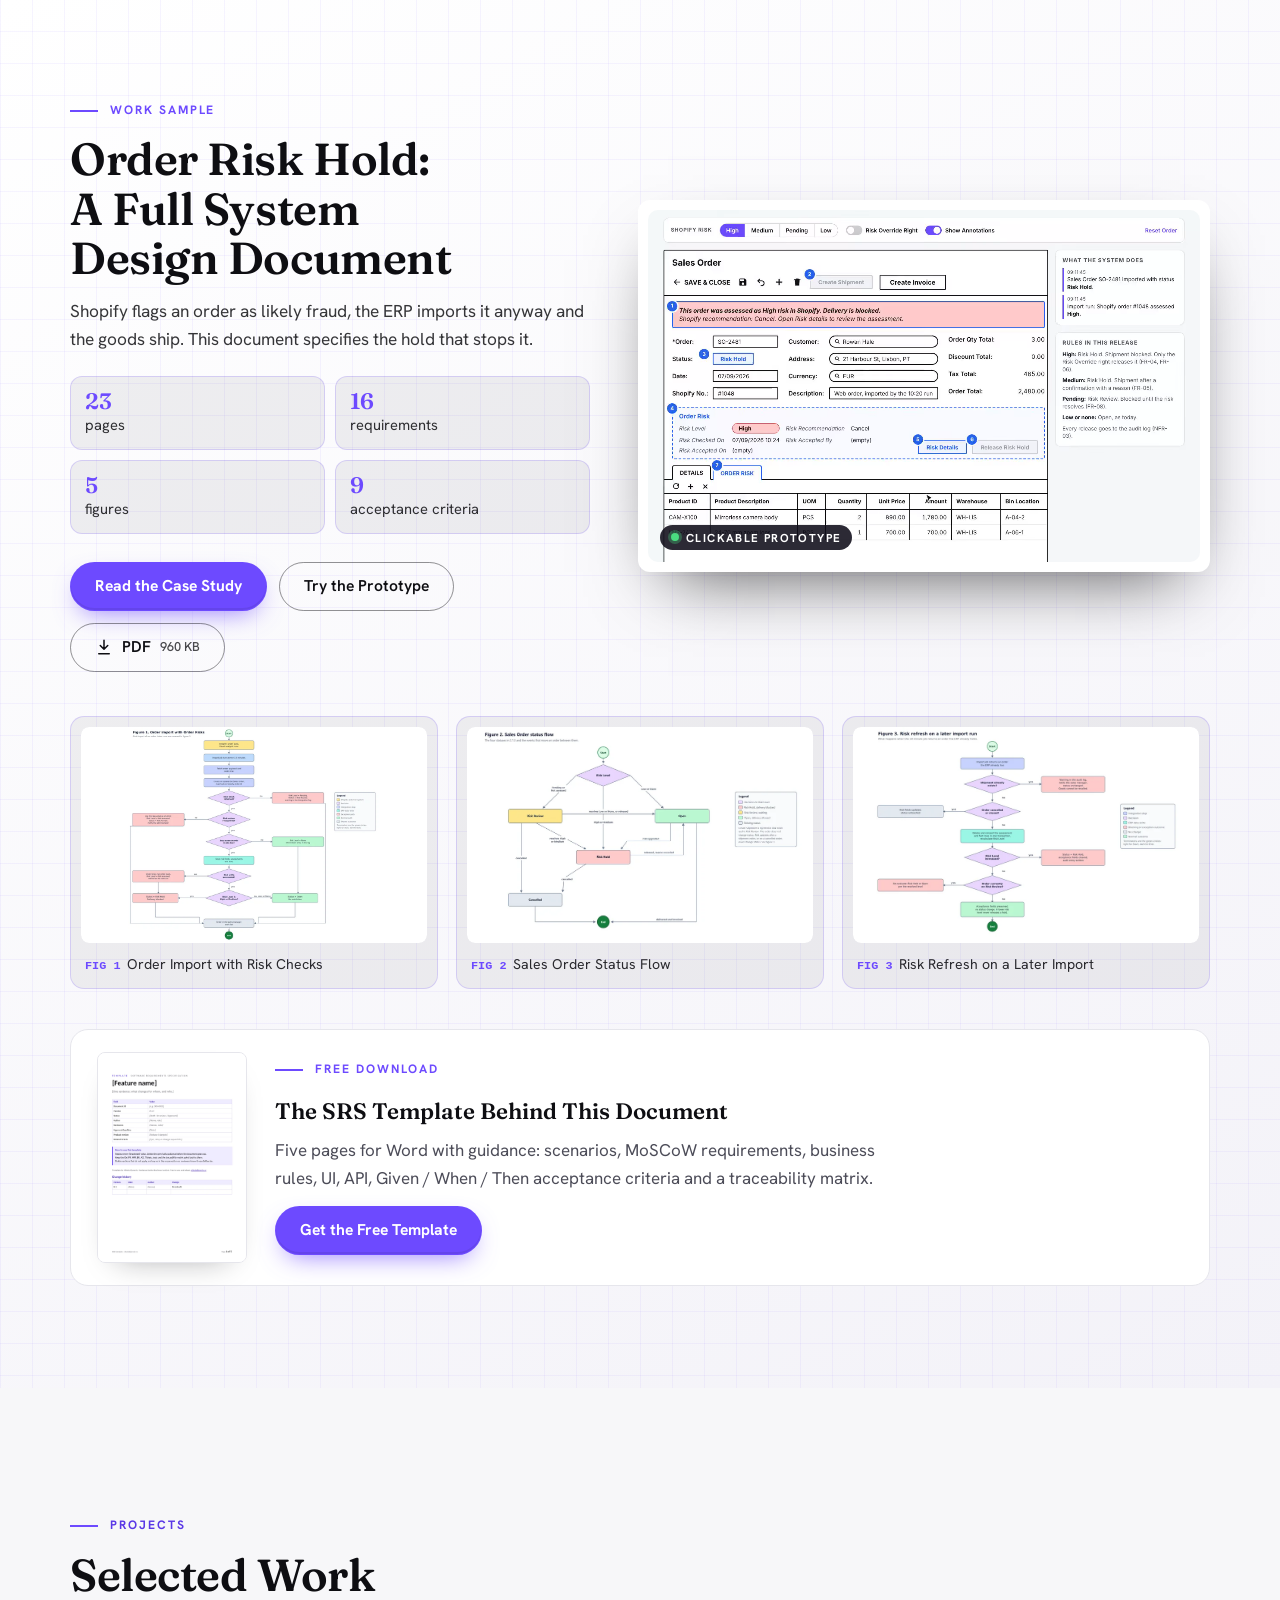
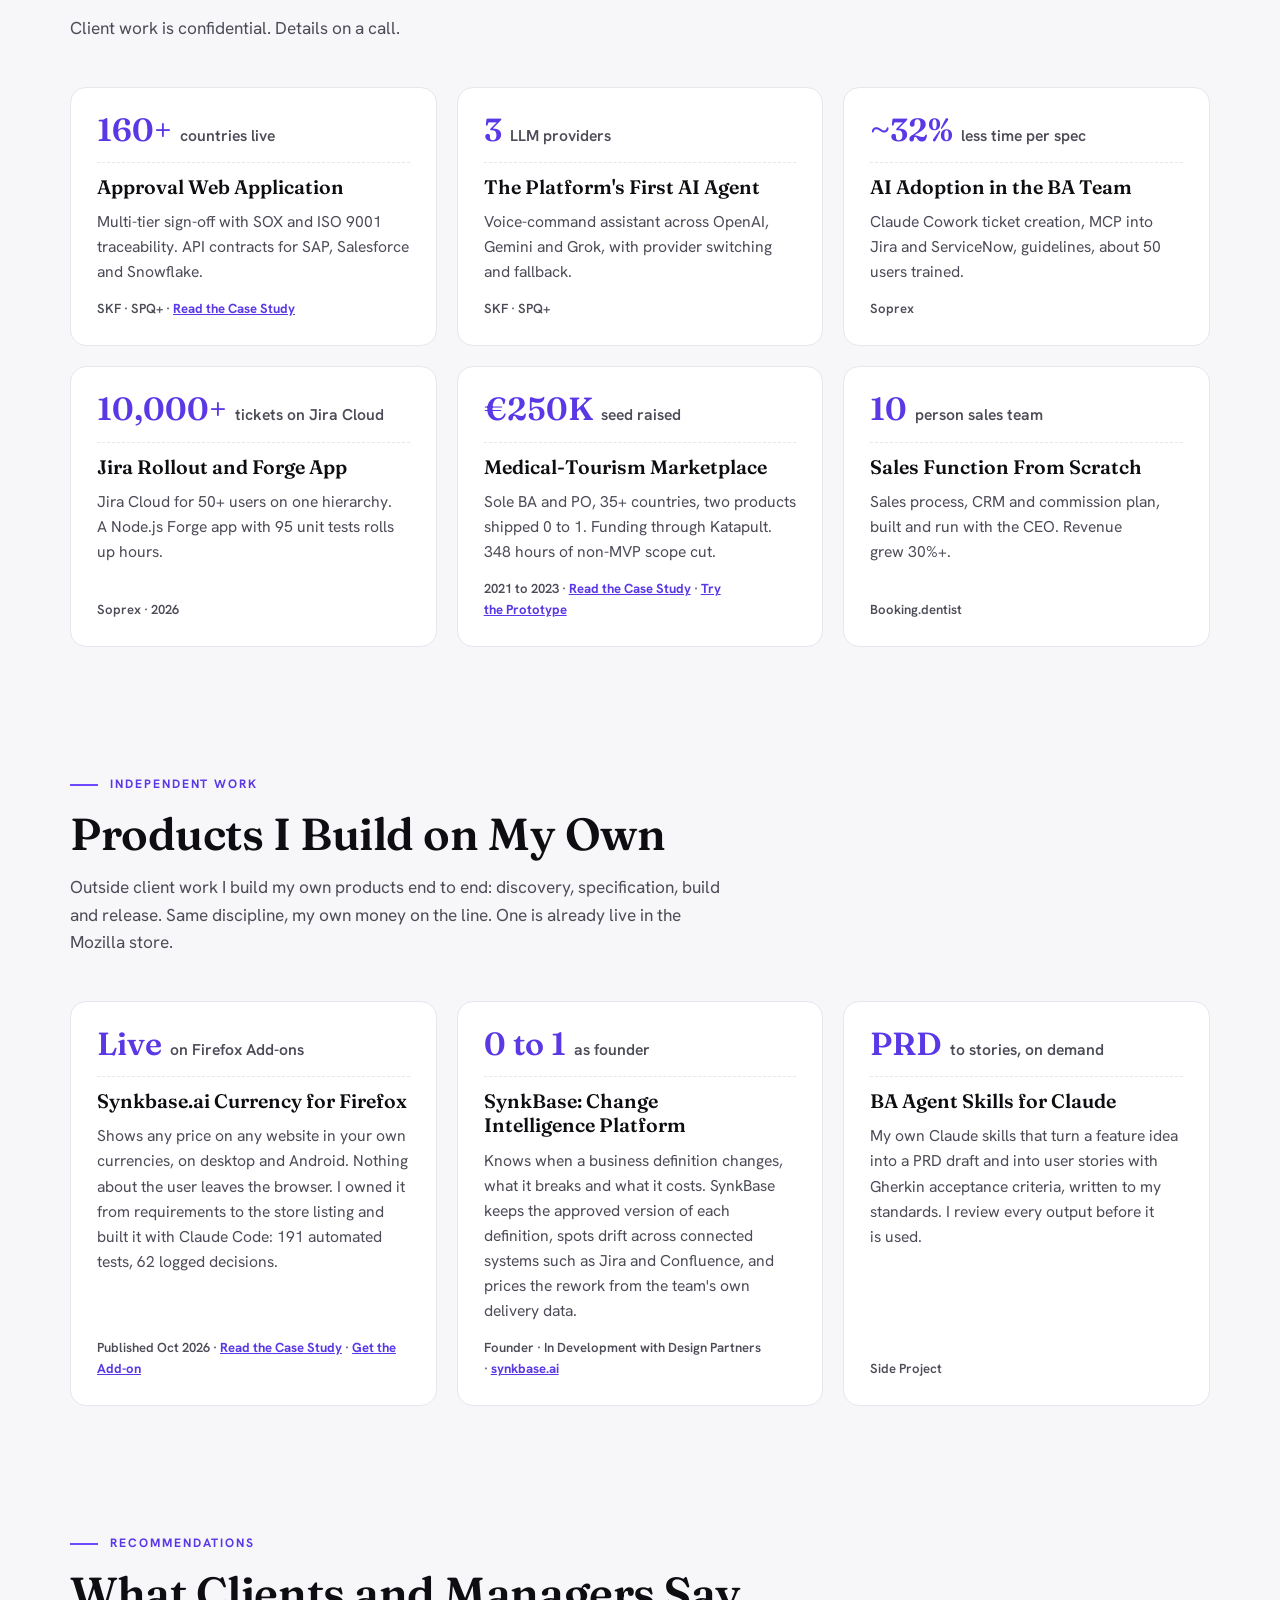
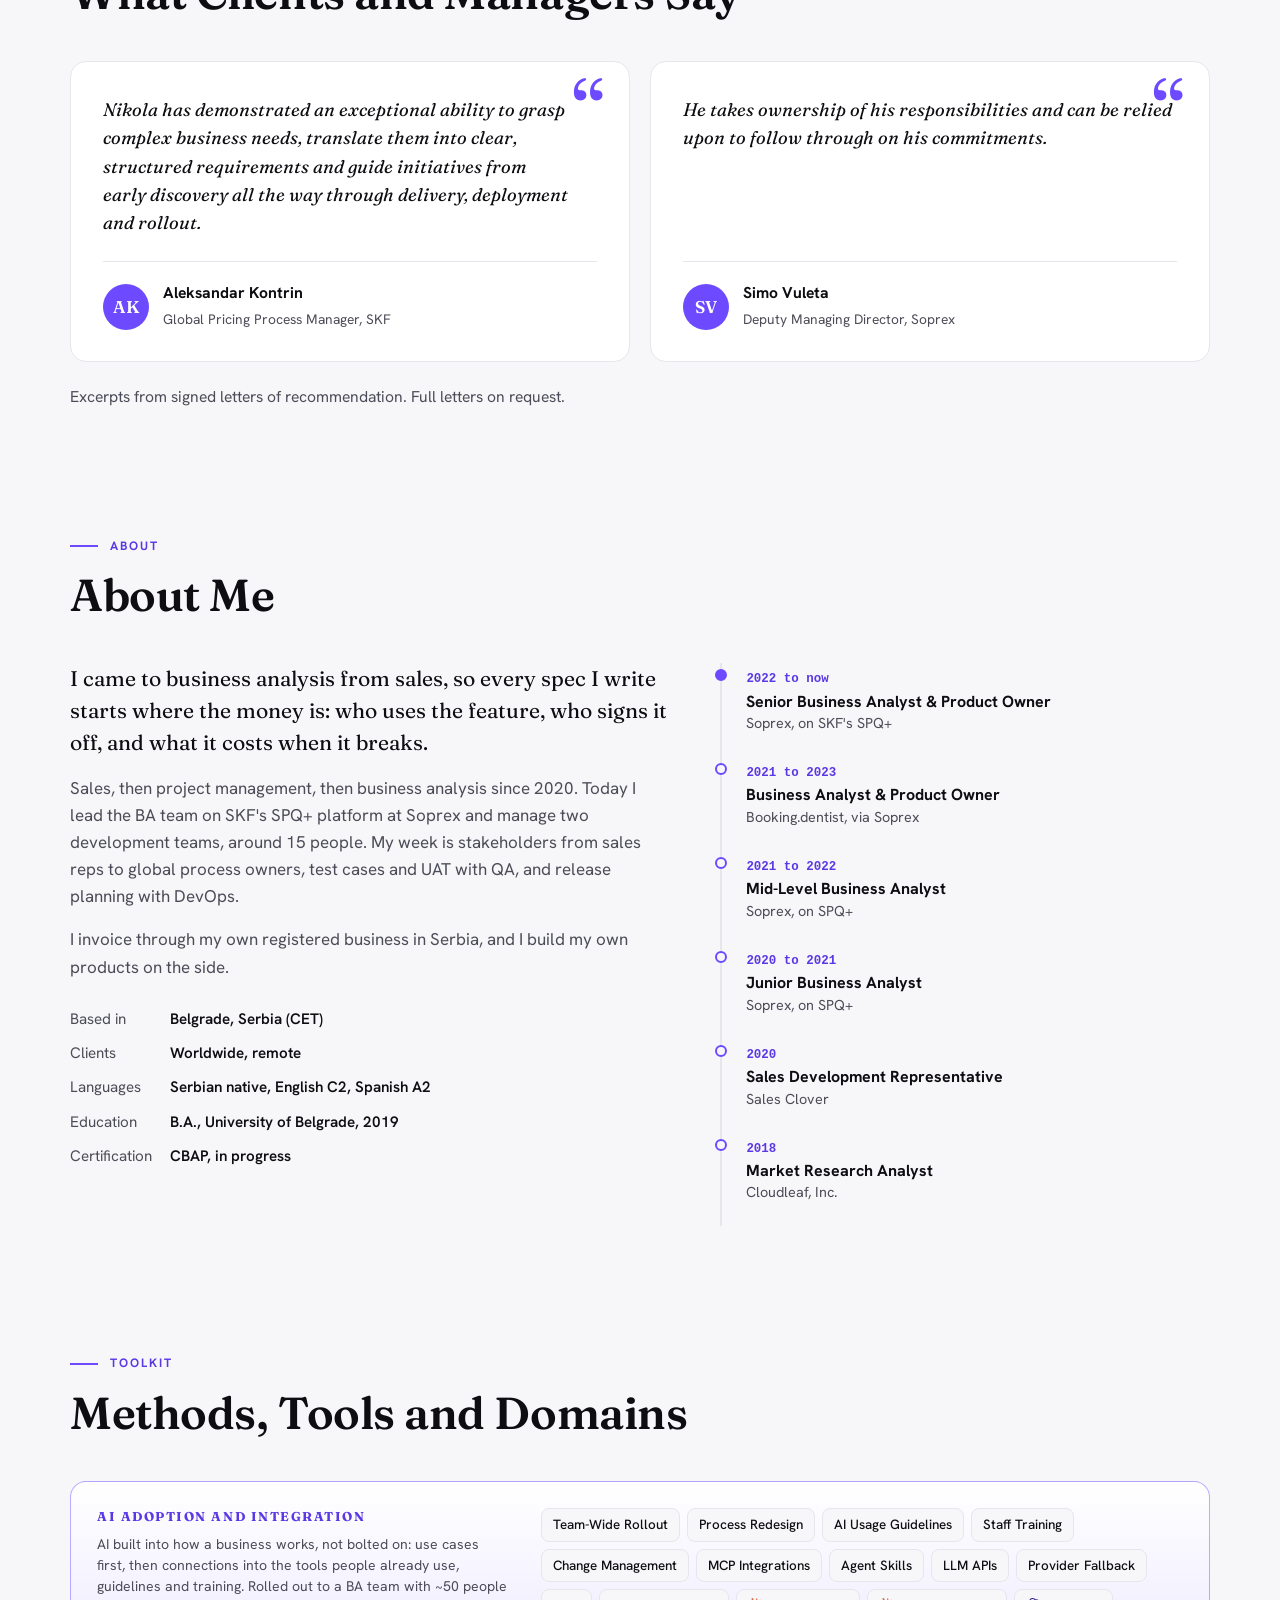
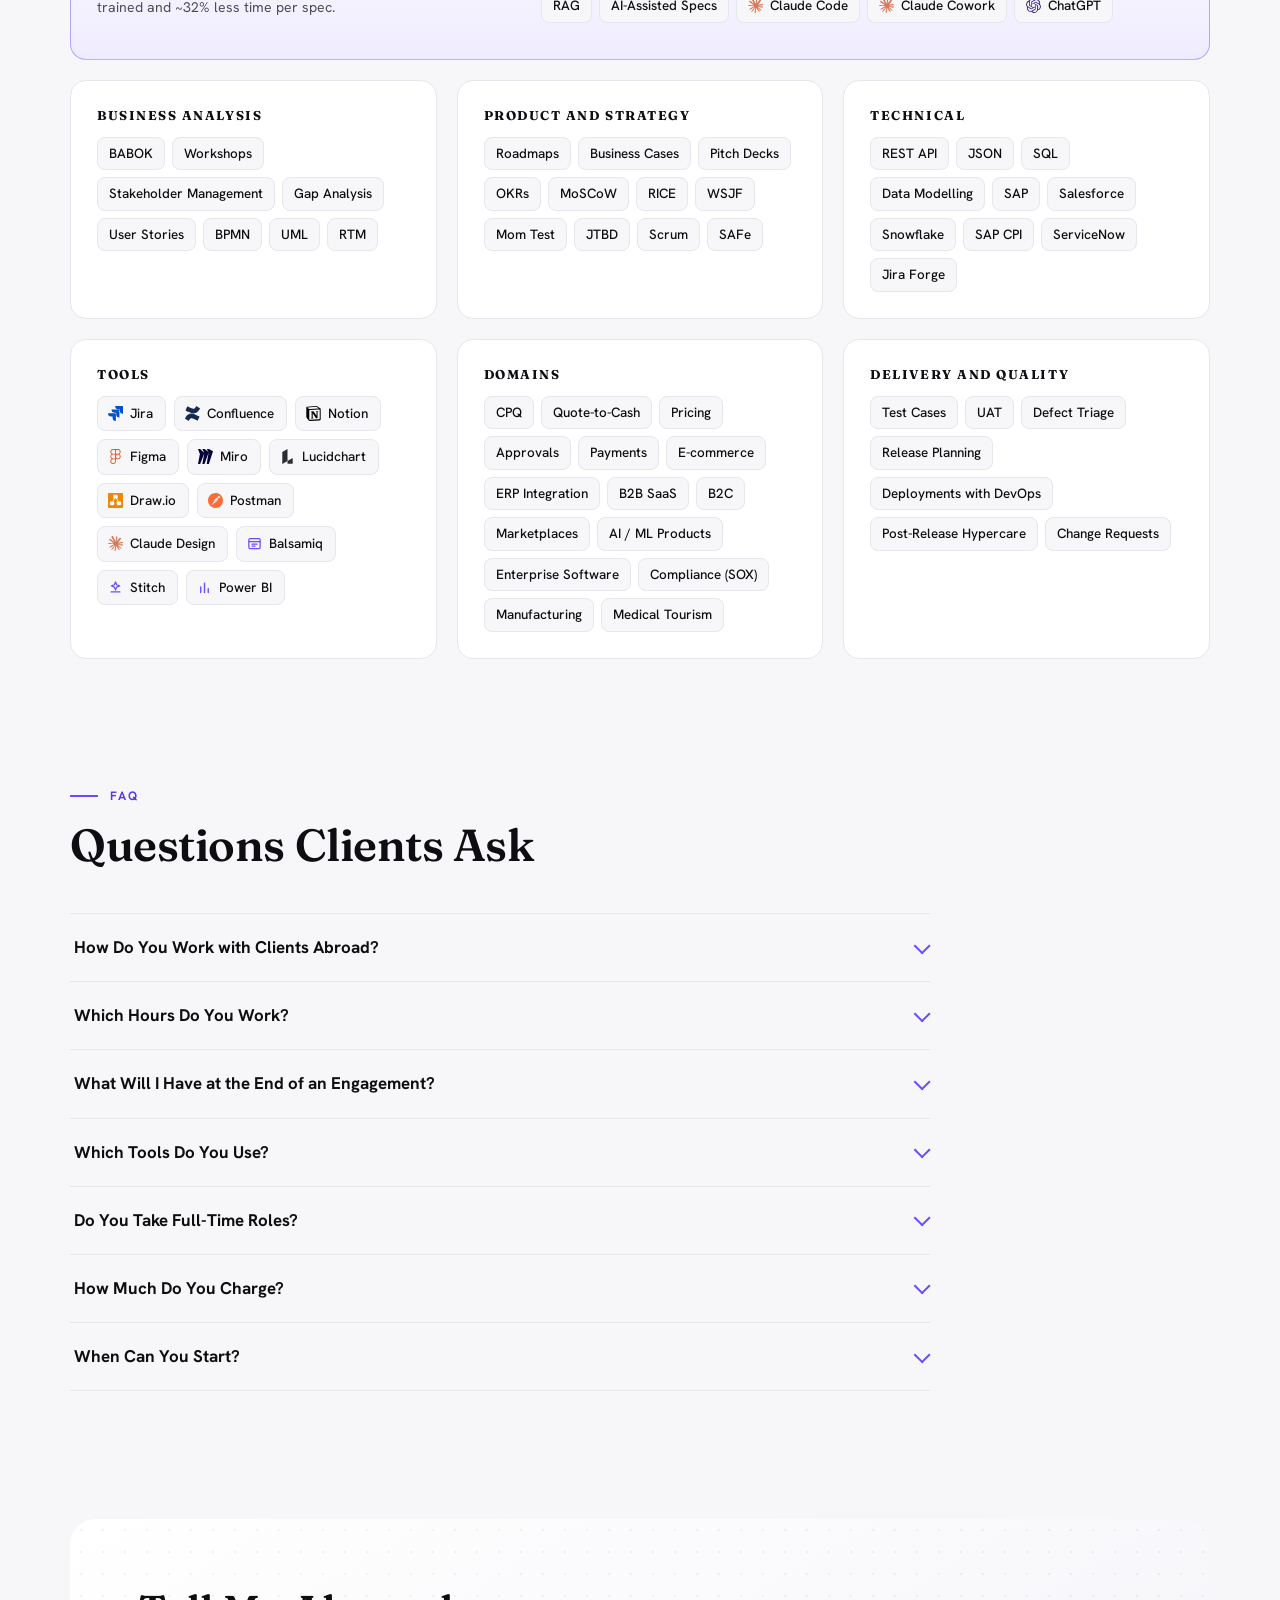
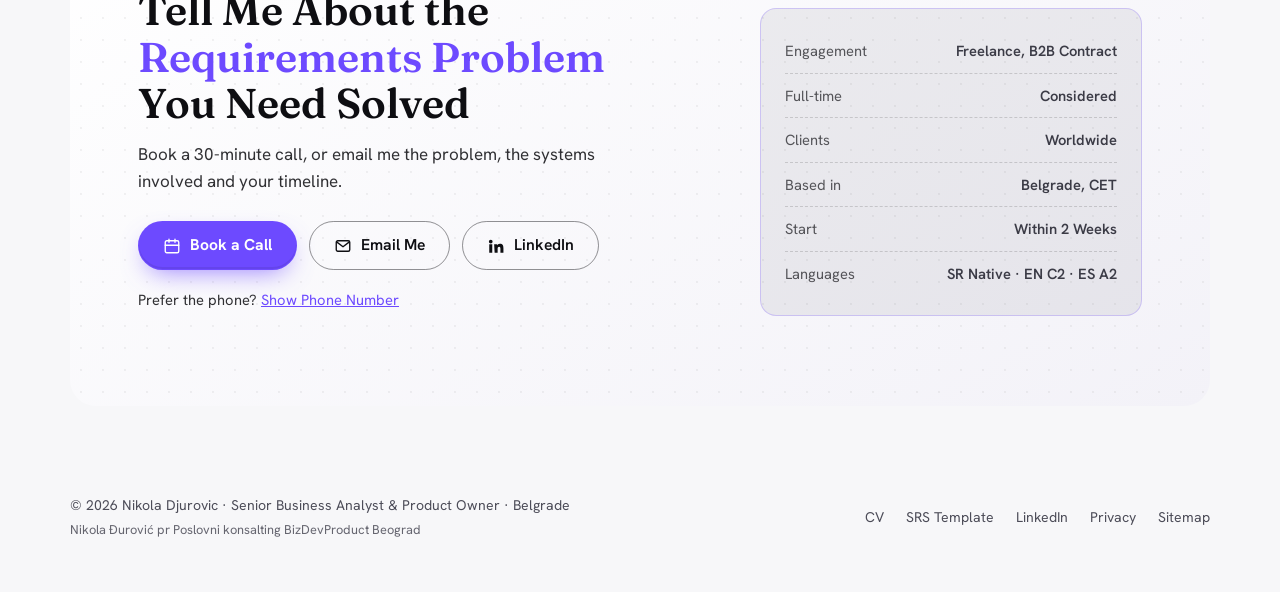
==== commit 12aa789d: "Synkbase.ai Currency case study; SynkBase and the Firefox add-on on the site and CV - New case study" ====
--- a/index.html
+++ b/index.html
@@ -36,9 +36,9 @@
 
 <link rel="preload" href="/assets/fonts/fraunces-latin-wght-normal.woff2" as="font" type="font/woff2" crossorigin>
 <link rel="preload" href="/assets/fonts/hanken-grotesk-latin-wght-normal.woff2" as="font" type="font/woff2" crossorigin>
-<link rel="stylesheet" href="/assets/css/site.css?v=20261009a">
+<link rel="stylesheet" href="/assets/css/site.css?v=20261011a">
 <script>document.documentElement.classList.add('js')</script>
-<script src="/assets/js/site.js?v=20261009a" defer></script>
+<script src="/assets/js/site.js?v=20261011a" defer></script>
 
 <script type="application/ld+json">
 {
@@ -510,26 +510,26 @@
     <div class="section-head reveal">
       <p class="kicker">Independent Work</p>
       <h2 class="h2" id="indie-title">Products I Build on My Own</h2>
-      <p class="intro">Outside client work I build my own products end to end: discovery, specification, code and release. Same discipline, my own money on the line.</p>
+      <p class="intro">Outside client work I build my own products end to end: discovery, specification, build and release. Same discipline, my own money on the line. One is already live in the Mozilla store.</p>
     </div>
     <ul class="grid-3">
       <li class="card reveal">
+        <p class="metric"><b>Live</b>on Firefox Add-ons</p>
+        <h3><a href="/work/synkbase-currency/">Synkbase.ai Currency for Firefox</a></h3>
+        <p>Shows any price on any website in your own currencies, on desktop and Android. Nothing about the user leaves the browser. I owned it from requirements to the store listing and built it with Claude Code: 191 automated tests, 62 logged decisions.</p>
+        <p class="meta">Published Oct 2026 · <a class="more" href="/work/synkbase-currency/">Read the Case Study</a> · <a class="more" href="https://addons.mozilla.org/en-US/firefox/addon/synkbase-ai-currency/" target="_blank" rel="noopener">Get the Add-on</a></p>
+      </li>
+      <li class="card reveal">
         <p class="metric"><b>0 to 1</b>as founder</p>
-        <h3>SynkBase: Term Intelligence Platform</h3>
-        <p>One word, such as "order" or "delivery date", often means three different things across tickets and pages. SynkBase finds where definitions drift across connected systems and calculates what that drift costs in rework. Phase 1 covers Jira and Confluence, with manufacturing as the first vertical.</p>
-        <p class="meta">Founder · In Development</p>
+        <h3><a href="https://synkbase.ai/" target="_blank" rel="noopener">SynkBase: Change Intelligence Platform</a></h3>
+        <p>Knows when a business definition changes, what it breaks and what it costs. SynkBase keeps the approved version of each definition, spots drift across connected systems such as Jira and Confluence, and prices the rework from the team's own delivery data.</p>
+        <p class="meta">Founder · In Development with Design Partners · <a class="more" href="https://synkbase.ai/" target="_blank" rel="noopener">synkbase.ai</a></p>
       </li>
       <li class="card reveal">
         <p class="metric"><b>PRD</b>to stories, on demand</p>
         <h3>BA Agent Skills for Claude</h3>
         <p>My own Claude skills that turn a feature idea into a PRD draft and into user stories with Gherkin acceptance criteria, written to my standards. I review every output before it is used.</p>
         <p class="meta">Side Project</p>
-      </li>
-      <li class="card reveal">
-        <p class="metric"><b>Live</b>exchange rates</p>
-        <h3>Currency Converter for Firefox</h3>
-        <p>A browser extension that puts a Convert To button next to prices on any page and shows the amount in the currency you pick. Built from scratch, headed for Mozilla Add-ons.</p>
-        <p class="meta">Side Project · SynkBase Brand</p>
       </li>
     </ul>
   </section>
--- a/assets/css/site.css
+++ b/assets/css/site.css
@@ -509,3 +509,18 @@
 .toolkit .chips li.tool.generic:hover svg,.toolkit .chips li.tool.generic.is-hot svg{fill:none}
 .tool-chips{gap:8px}
 .tool-chips li.tool{padding:6px 12px 6px 10px}
+
+/* ---------- v9: currency add-on case study ---------- */
+.hero-with-icon{display:flex;align-items:flex-start;gap:18px}
+.hero-with-icon img{width:56px;height:56px;border-radius:14px;flex:none;margin-top:6px;box-shadow:0 10px 24px -12px rgb(0 0 0 / .5)}
+@media (max-width:620px){.hero-with-icon{flex-direction:column;gap:12px}.hero-with-icon img{width:48px;height:48px}}
+.decisions{display:grid;grid-template-columns:repeat(2,minmax(0,1fr));gap:18px}
+.decisions .card h3{font-family:var(--serif);font-size:1.18rem;font-weight:600;margin-bottom:8px}
+.decisions .card p:not(.metric){color:var(--ink-soft);font-size:.95rem}
+@media (max-width:760px){.decisions{grid-template-columns:1fr}}
+.phone-row{display:grid;grid-template-columns:repeat(3,minmax(0,1fr));gap:18px}
+.phone-row .figure{margin:0}
+.phone-row .figure img{width:100%;height:auto;border-radius:10px;border:1px solid var(--line)}
+@media (max-width:760px){.phone-row{grid-template-columns:1fr;max-width:360px;margin:0 auto}}
+.prose ul.list li{margin-bottom:8px}
+.prose ul.list strong{color:var(--ink)}
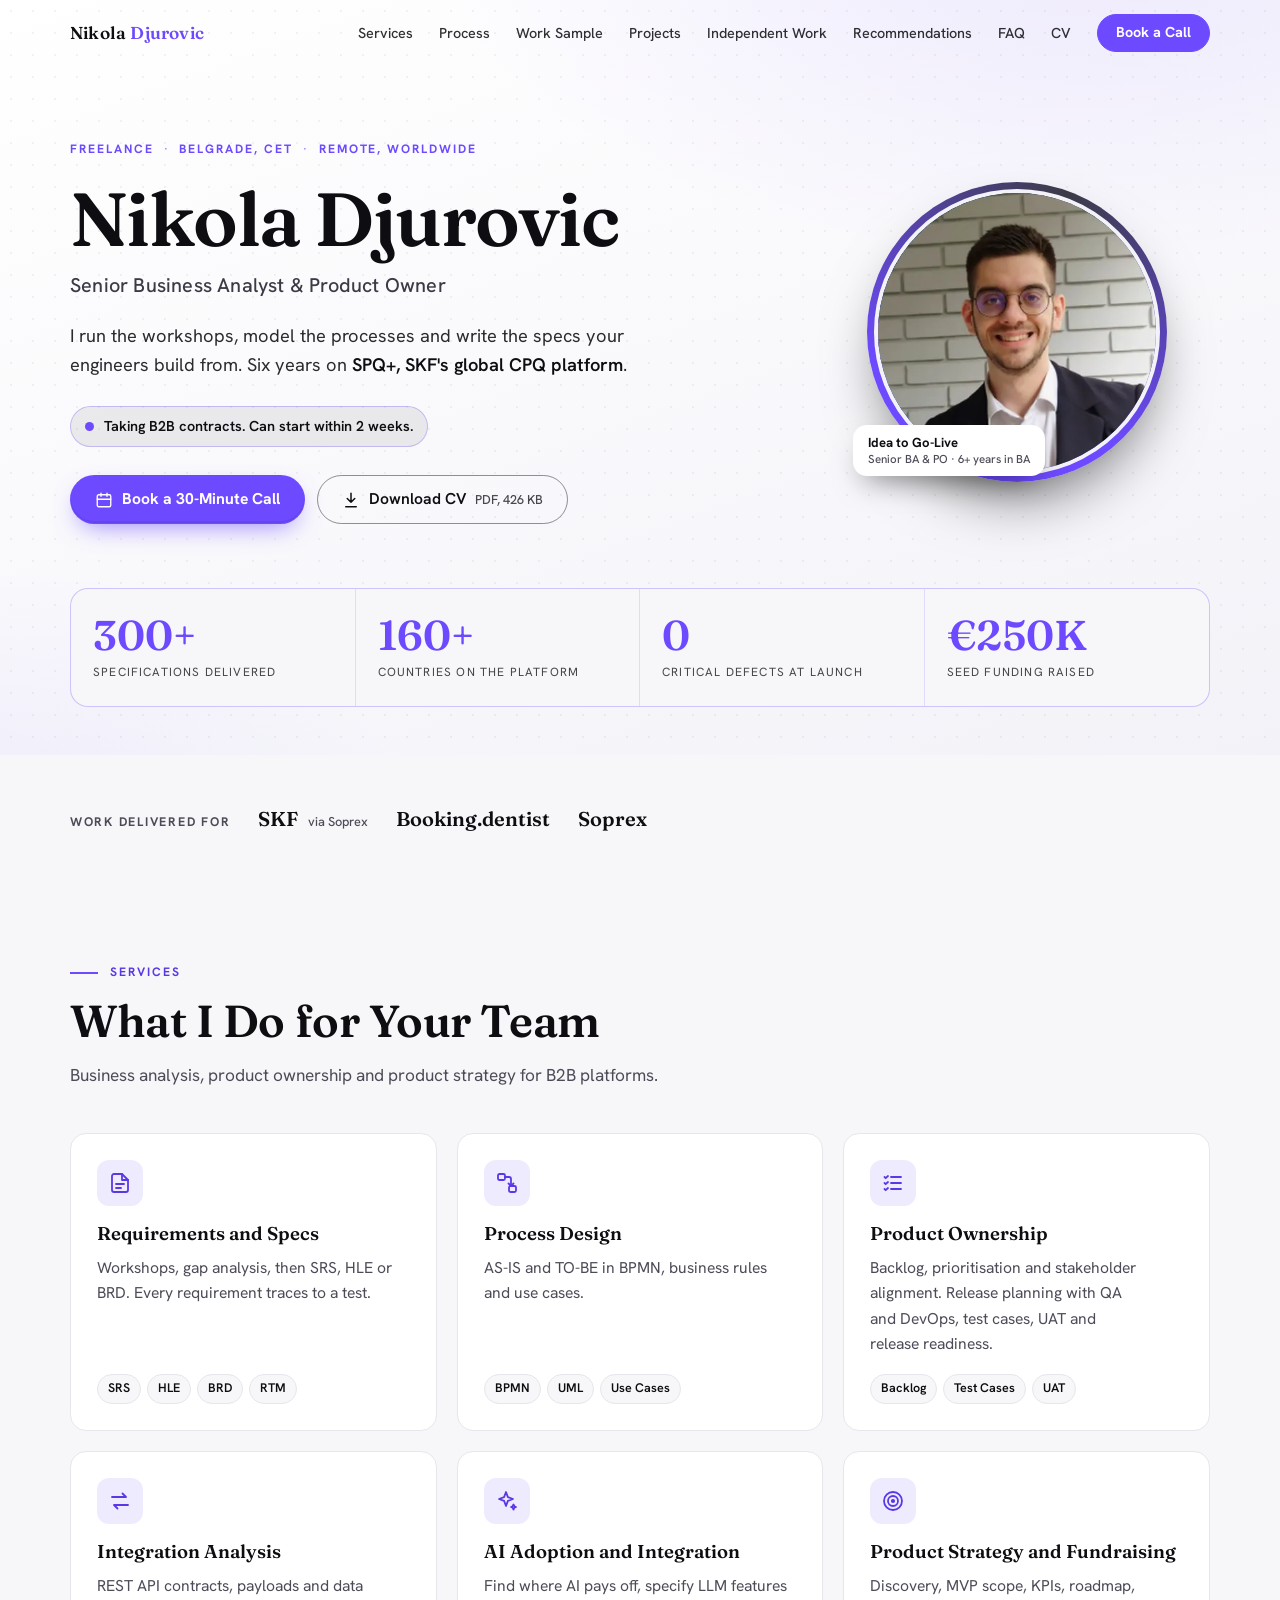
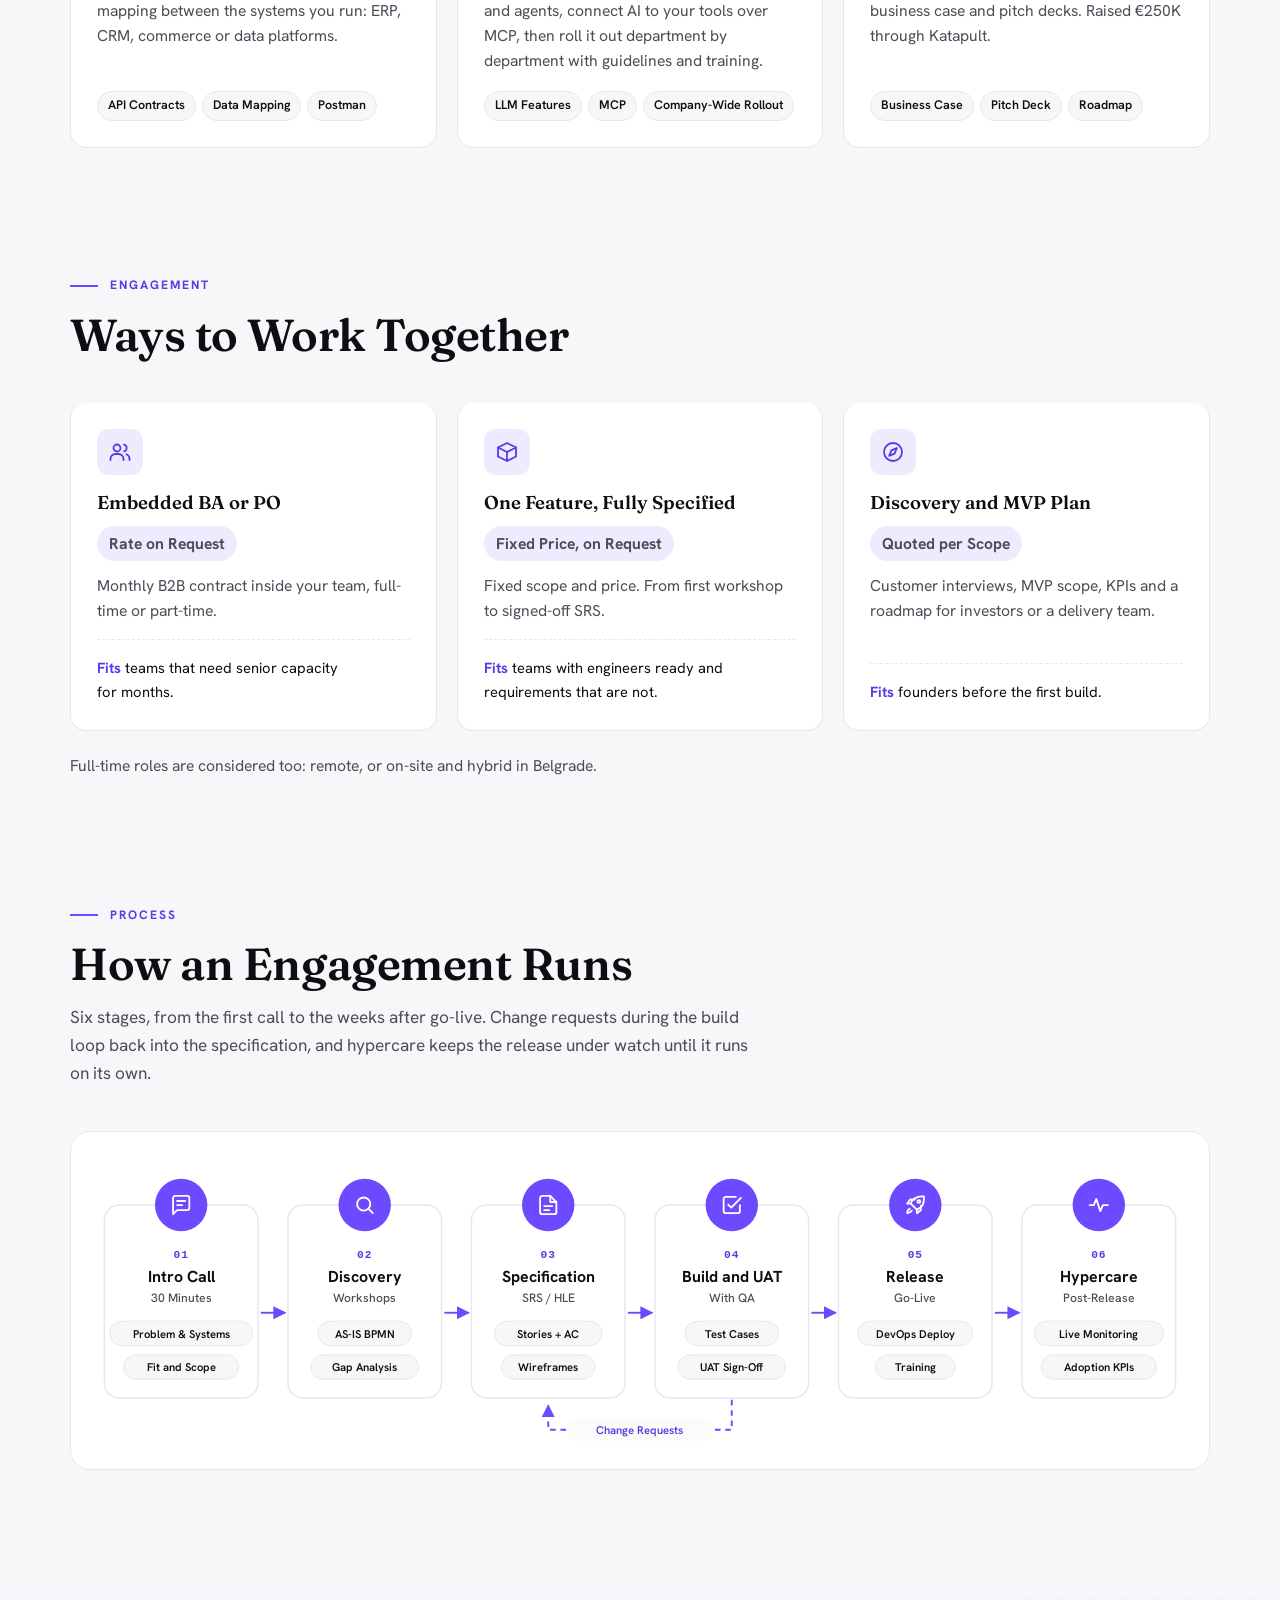
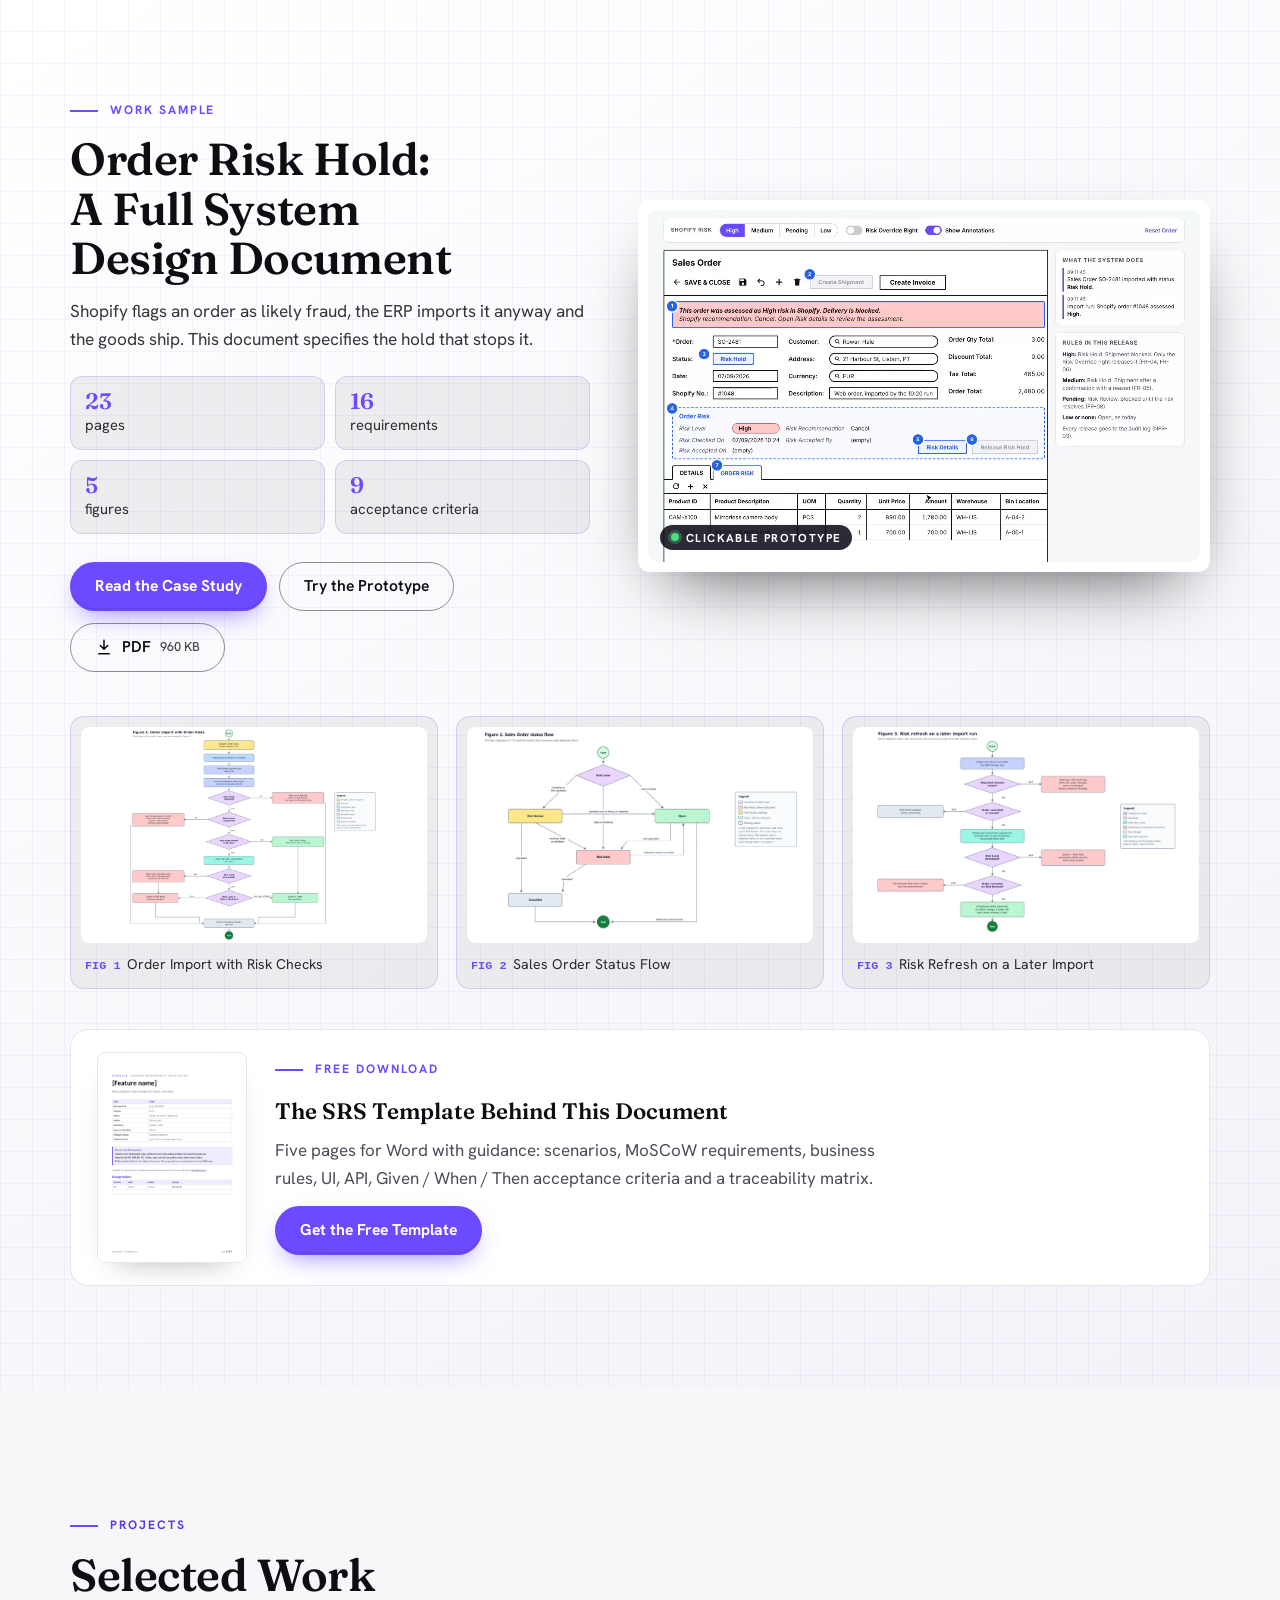
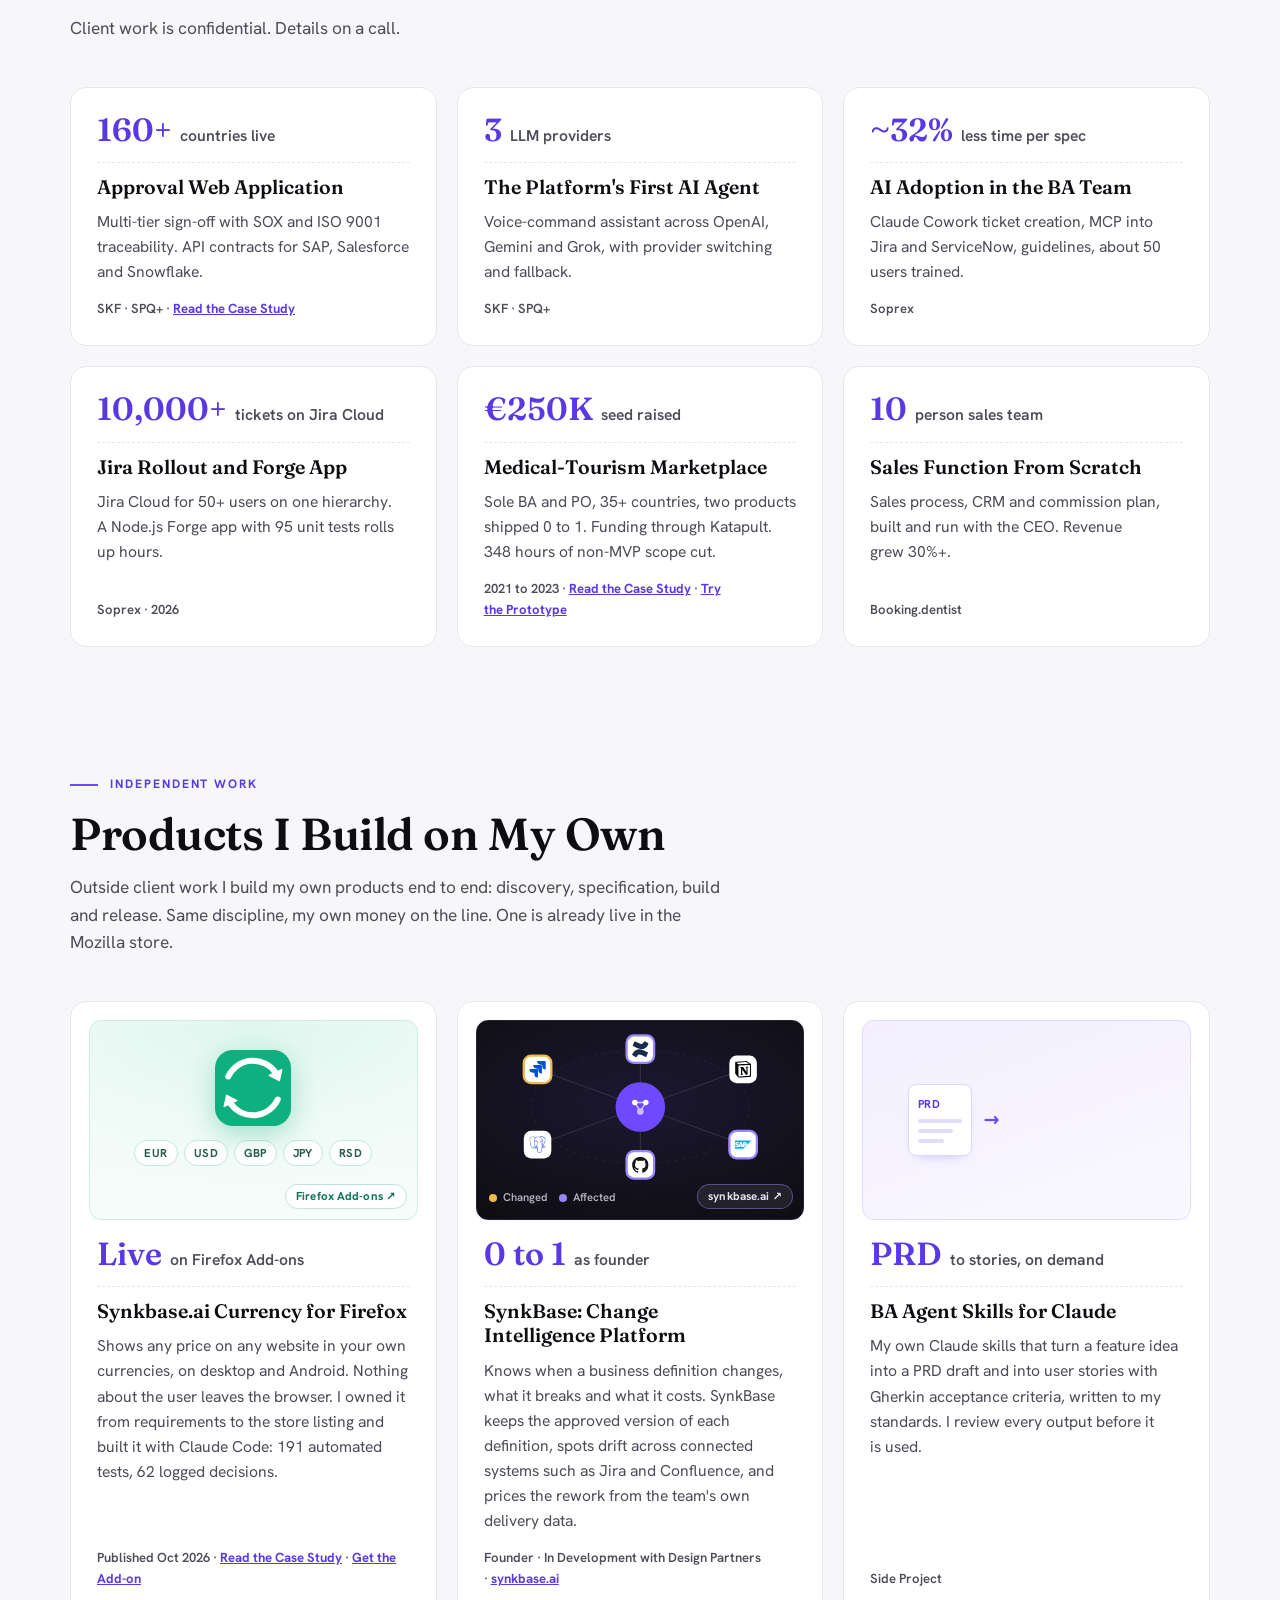
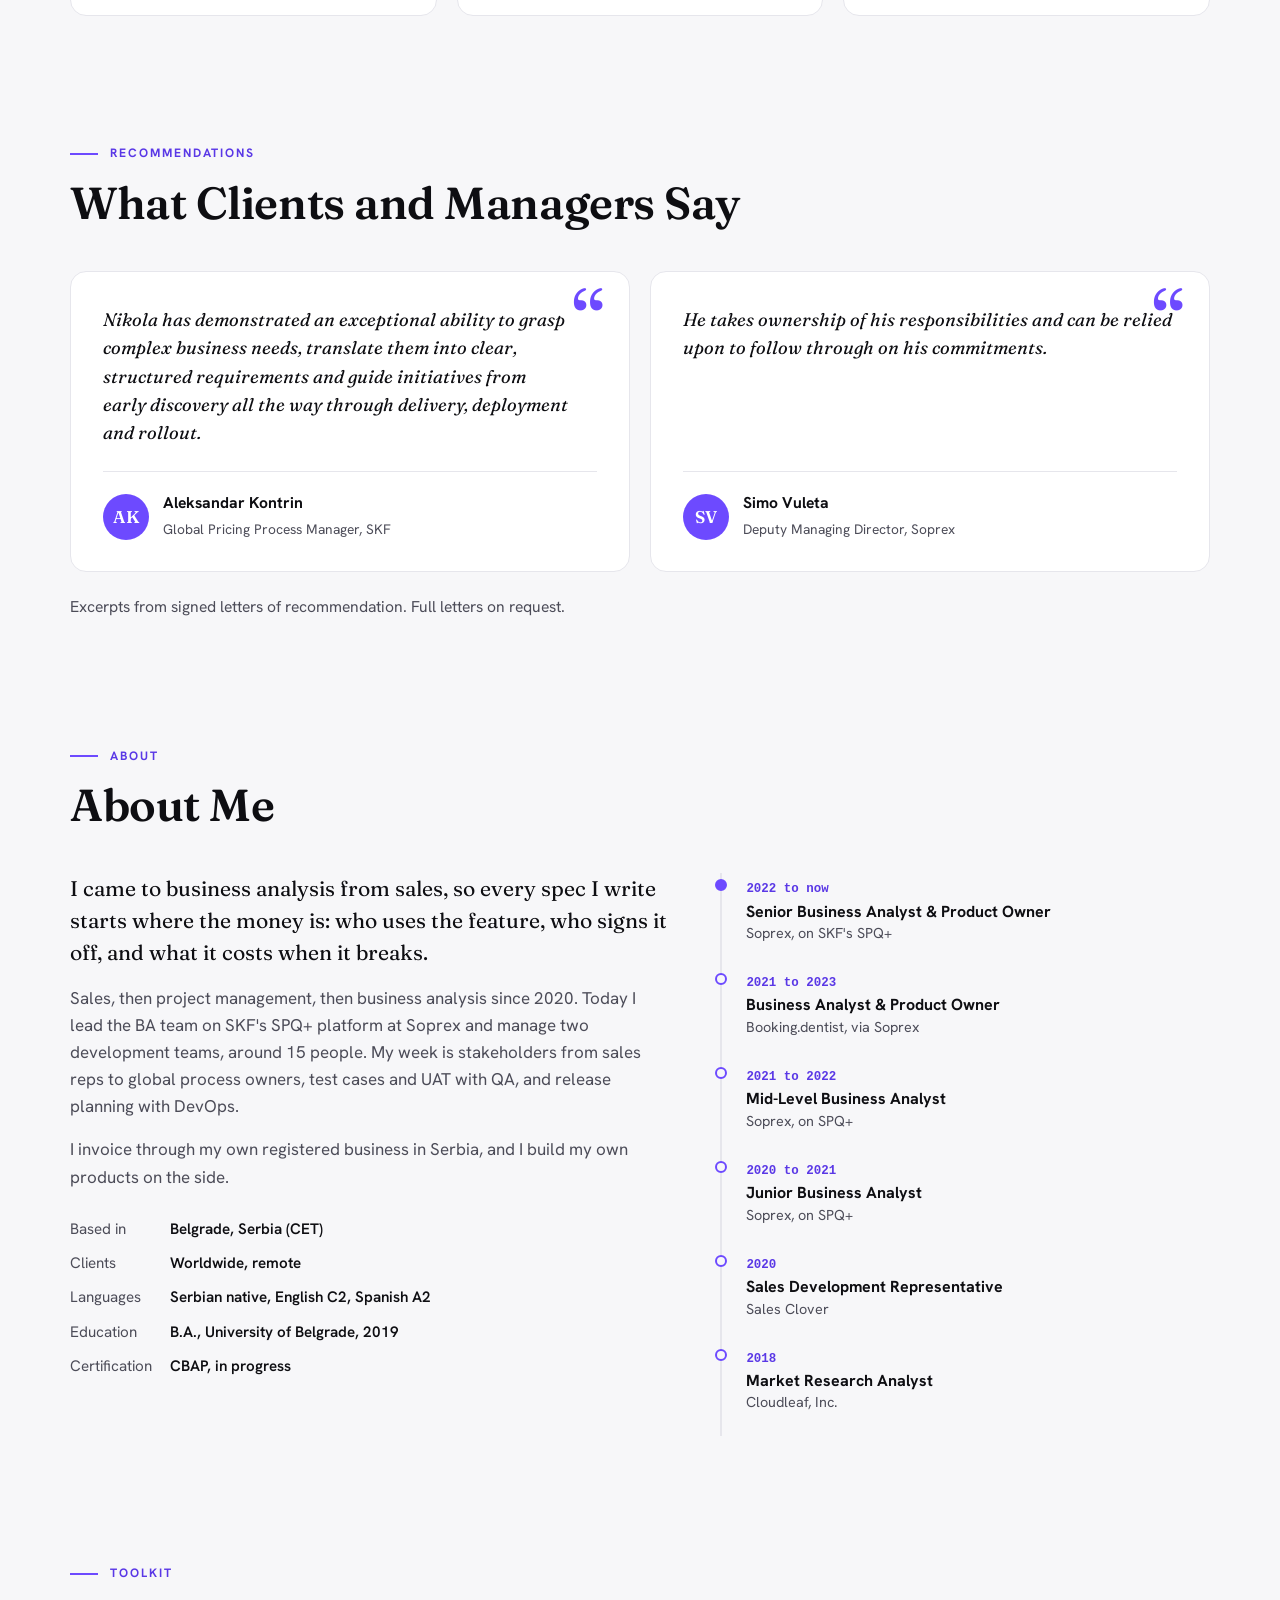
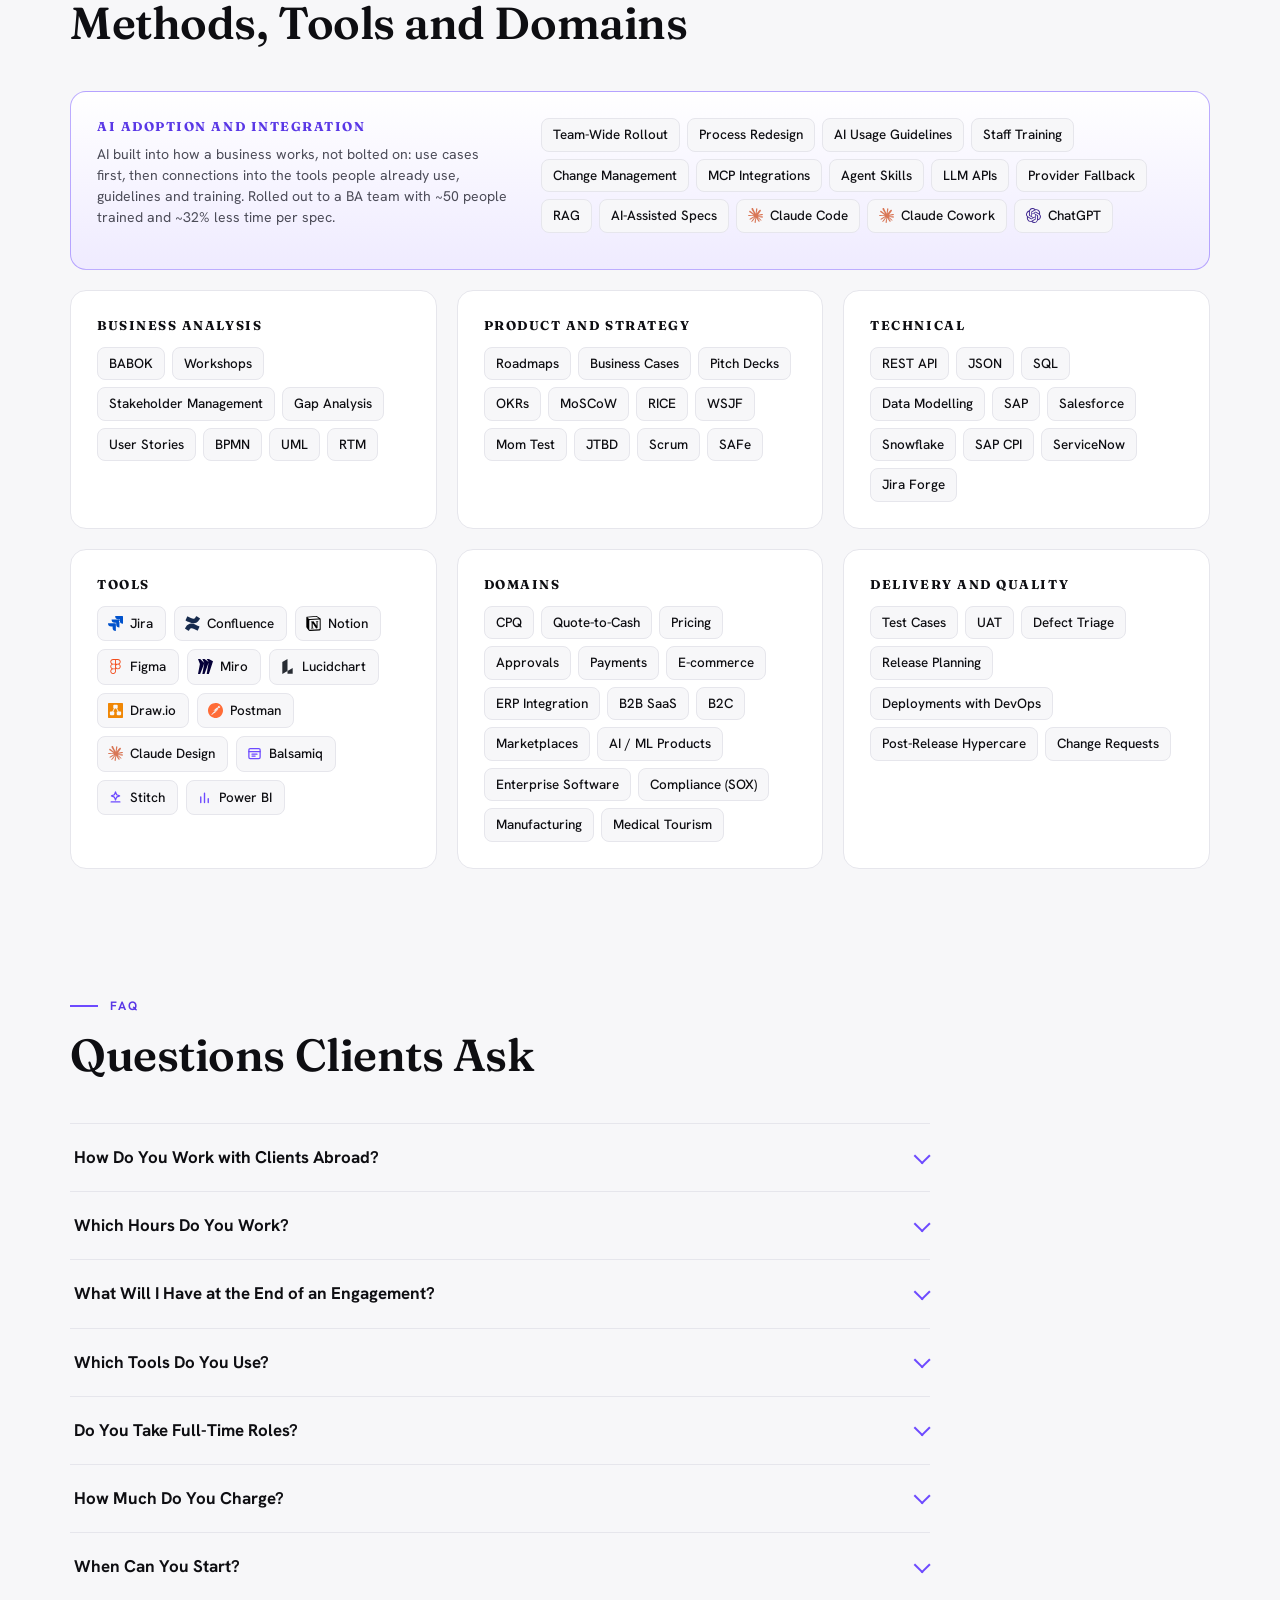
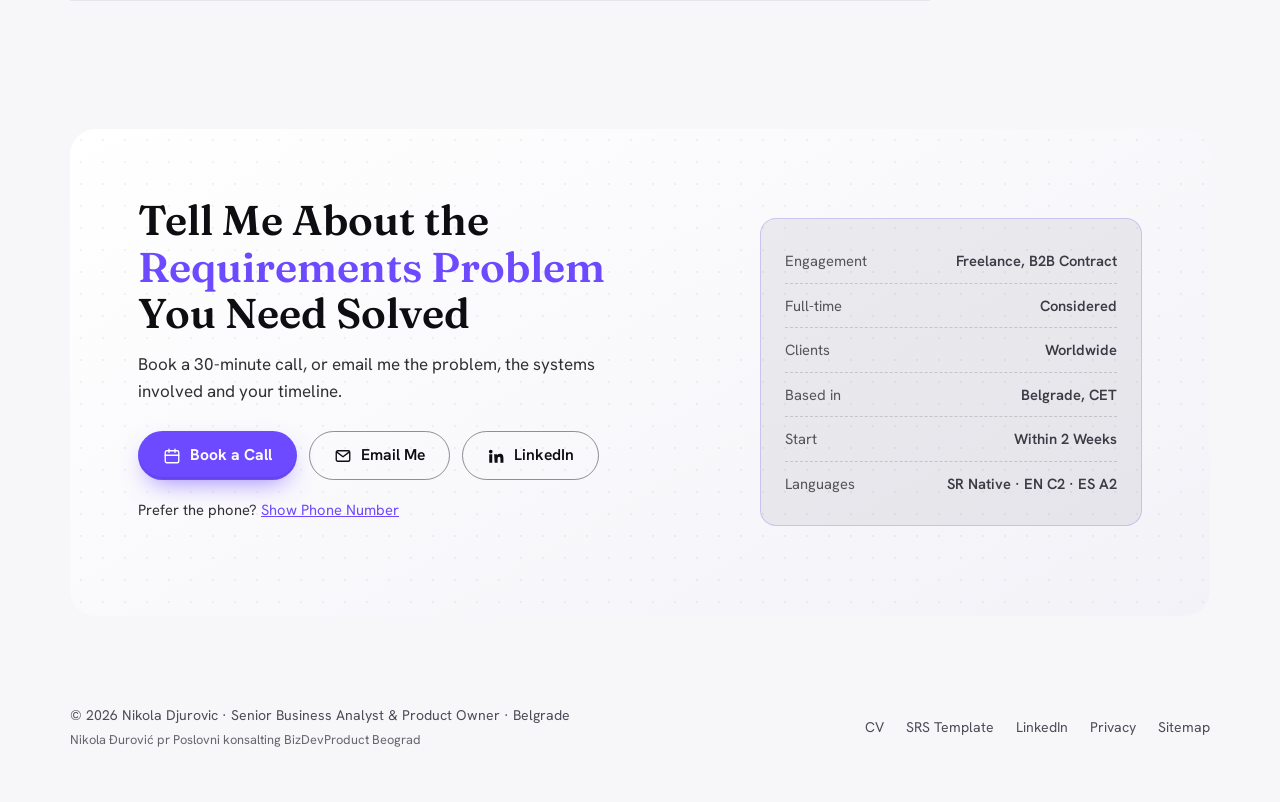
==== commit a1b5b418: "Animate Independent Work visuals and case study icon - Currency add-on: animated icon cycling EUR, U" ====
--- a/index.html
+++ b/index.html
@@ -36,9 +36,9 @@
 
 <link rel="preload" href="/assets/fonts/fraunces-latin-wght-normal.woff2" as="font" type="font/woff2" crossorigin>
 <link rel="preload" href="/assets/fonts/hanken-grotesk-latin-wght-normal.woff2" as="font" type="font/woff2" crossorigin>
-<link rel="stylesheet" href="/assets/css/site.css?v=20261011a">
+<link rel="stylesheet" href="/assets/css/site.css?v=20261011b">
 <script>document.documentElement.classList.add('js')</script>
-<script src="/assets/js/site.js?v=20261011a" defer></script>
+<script src="/assets/js/site.js?v=20261011b" defer></script>
 
 <script type="application/ld+json">
 {
@@ -161,6 +161,9 @@
   <symbol id="b-wire" viewBox="0 0 24 24" fill="none" stroke="currentColor" stroke-width="2" stroke-linecap="round" stroke-linejoin="round"><rect x="3" y="4" width="18" height="16" rx="2"/><path d="M3 9h18M8 13h8M8 16h5"/></symbol>
   <symbol id="b-chart" viewBox="0 0 24 24" fill="none" stroke="currentColor" stroke-width="2.2" stroke-linecap="round"><path d="M6 20V11M12 20V5M18 20v-6"/></symbol>
   <symbol id="b-sparkdesign" viewBox="0 0 24 24" fill="none" stroke="currentColor" stroke-width="2" stroke-linecap="round" stroke-linejoin="round"><path d="M12 3l1.8 4.6L18.5 9.5l-4.7 1.9L12 16l-1.8-4.6L5.5 9.5l4.7-1.9z"/><path d="M5 19h14"/></symbol>
+  <symbol id="b-sap" viewBox="0 0 24 24"><path d="M0 6.064v11.872h12.13L24 6.064zm3.264 2.208h.005c.863.001 1.915.245 2.676.633l-.82 1.43c-.835-.404-1.255-.442-1.73-.467-.708-.038-1.064.215-1.069.488-.007.332.669.633 1.305.838.964.306 2.19.715 2.377 1.9L7.77 8.437h2.046l2.064 5.576-.007-5.575h2.37c2.257 0 3.318.764 3.318 2.519 0 1.575-1.09 2.514-2.936 2.514h-.763l-.01 2.094-3.588-.003-.25-.908c-.37.122-.787.189-1.23.189-.456 0-.885-.071-1.263-.2l-.358.919-2 .006.09-.462c-.029.025-.057.05-.087.074-.535.43-1.208.629-2.037.644l-.213.002a5.075 5.075 0 0 1-2.581-.675l.73-1.448c.79.467 1.286.572 1.956.558.347-.007.598-.07.761-.239a.557.557 0 0 0 .156-.369c.007-.376-.53-.553-1.185-.756-.531-.164-1.135-.389-1.606-.735-.559-.41-.825-.924-.812-1.65a1.99 1.99 0 0 1 .566-1.377c.519-.537 1.357-.863 2.363-.863zm10.597 1.67v1.904h.521c.694 0 1.247-.23 1.248-.964 0-.709-.554-.94-1.248-.94zm-5.087.767l-.748 2.362c.223.085.481.133.757.133.268 0 .52-.047.742-.126l-.736-2.37z"/></symbol>
+  <symbol id="b-github" viewBox="0 0 24 24"><path d="M12 .297c-6.63 0-12 5.373-12 12 0 5.303 3.438 9.8 8.205 11.385.6.113.82-.258.82-.577 0-.285-.01-1.04-.015-2.04-3.338.724-4.042-1.61-4.042-1.61C4.422 18.07 3.633 17.7 3.633 17.7c-1.087-.744.084-.729.084-.729 1.205.084 1.838 1.236 1.838 1.236 1.07 1.835 2.809 1.305 3.495.998.108-.776.417-1.305.76-1.605-2.665-.3-5.466-1.332-5.466-5.93 0-1.31.465-2.38 1.235-3.22-.135-.303-.54-1.523.105-3.176 0 0 1.005-.322 3.3 1.23.96-.267 1.98-.399 3-.405 1.02.006 2.04.138 3 .405 2.28-1.552 3.285-1.23 3.285-1.23.645 1.653.24 2.873.12 3.176.765.84 1.23 1.91 1.23 3.22 0 4.61-2.805 5.625-5.475 5.92.42.36.81 1.096.81 2.22 0 1.606-.015 2.896-.015 3.286 0 .315.21.69.825.57C20.565 22.092 24 17.592 24 12.297c0-6.627-5.373-12-12-12"/></symbol>
+  <symbol id="b-postgres" viewBox="0 0 24 24"><path d="M23.5594 14.7228a.5269.5269 0 0 0-.0563-.1191c-.139-.2632-.4768-.3418-1.0074-.2321-1.6533.3411-2.2935.1312-2.5256-.0191 1.342-2.0482 2.445-4.522 3.0411-6.8297.2714-1.0507.7982-3.5237.1222-4.7316a1.5641 1.5641 0 0 0-.1509-.235C21.6931.9086 19.8007.0248 17.5099.0005c-1.4947-.0158-2.7705.3461-3.1161.4794a9.449 9.449 0 0 0-.5159-.0816 8.044 8.044 0 0 0-1.3114-.1278c-1.1822-.0184-2.2038.2642-3.0498.8406-.8573-.3211-4.7888-1.645-7.2219.0788C.9359 2.1526.3086 3.8733.4302 6.3043c.0409.818.5069 3.334 1.2423 5.7436.4598 1.5065.9387 2.7019 1.4334 3.582.553.9942 1.1259 1.5933 1.7143 1.7895.4474.1491 1.1327.1441 1.8581-.7279.8012-.9635 1.5903-1.8258 1.9446-2.2069.4351.2355.9064.3625 1.39.3772a.0569.0569 0 0 0 .0004.0041 11.0312 11.0312 0 0 0-.2472.3054c-.3389.4302-.4094.5197-1.5002.7443-.3102.064-1.1344.2339-1.1464.8115-.0025.1224.0329.2309.0919.3268.2269.4231.9216.6097 1.015.6331 1.3345.3335 2.5044.092 3.3714-.6787-.017 2.231.0775 4.4174.3454 5.0874.2212.5529.7618 1.9045 2.4692 1.9043.2505 0 .5263-.0291.8296-.0941 1.7819-.3821 2.5557-1.1696 2.855-2.9059.1503-.8707.4016-2.8753.5388-4.1012.0169-.0703.0357-.1207.057-.1362.0007-.0005.0697-.0471.4272.0307a.3673.3673 0 0 0 .0443.0068l.2539.0223.0149.001c.8468.0384 1.9114-.1426 2.5312-.4308.6438-.2988 1.8057-1.0323 1.5951-1.6698zM2.371 11.8765c-.7435-2.4358-1.1779-4.8851-1.2123-5.5719-.1086-2.1714.4171-3.6829 1.5623-4.4927 1.8367-1.2986 4.8398-.5408 6.108-.13-.0032.0032-.0066.0061-.0098.0094-2.0238 2.044-1.9758 5.536-1.9708 5.7495-.0002.0823.0066.1989.0162.3593.0348.5873.0996 1.6804-.0735 2.9184-.1609 1.1504.1937 2.2764.9728 3.0892.0806.0841.1648.1631.2518.2374-.3468.3714-1.1004 1.1926-1.9025 2.1576-.5677.6825-.9597.5517-1.0886.5087-.3919-.1307-.813-.5871-1.2381-1.3223-.4796-.839-.9635-2.0317-1.4155-3.5126zm6.0072 5.0871c-.1711-.0428-.3271-.1132-.4322-.1772.0889-.0394.2374-.0902.4833-.1409 1.2833-.2641 1.4815-.4506 1.9143-1.0002.0992-.126.2116-.2687.3673-.4426a.3549.3549 0 0 0 .0737-.1298c.1708-.1513.2724-.1099.4369-.0417.156.0646.3078.26.3695.4752.0291.1016.0619.2945-.0452.4444-.9043 1.2658-2.2216 1.2494-3.1676 1.0128zm2.094-3.988-.0525.141c-.133.3566-.2567.6881-.3334 1.003-.6674-.0021-1.3168-.2872-1.8105-.8024-.6279-.6551-.9131-1.5664-.7825-2.5004.1828-1.3079.1153-2.4468.079-3.0586-.005-.0857-.0095-.1607-.0122-.2199.2957-.2621 1.6659-.9962 2.6429-.7724.4459.1022.7176.4057.8305.928.5846 2.7038.0774 3.8307-.3302 4.7363-.084.1866-.1633.3629-.2311.5454zm7.3637 4.5725c-.0169.1768-.0358.376-.0618.5959l-.146.4383a.3547.3547 0 0 0-.0182.1077c-.0059.4747-.054.6489-.115.8693-.0634.2292-.1353.4891-.1794 1.0575-.11 1.4143-.8782 2.2267-2.4172 2.5565-1.5155.3251-1.7843-.4968-2.0212-1.2217a6.5824 6.5824 0 0 0-.0769-.2266c-.2154-.5858-.1911-1.4119-.1574-2.5551.0165-.5612-.0249-1.9013-.3302-2.6462.0044-.2932.0106-.5909.019-.8918a.3529.3529 0 0 0-.0153-.1126 1.4927 1.4927 0 0 0-.0439-.208c-.1226-.4283-.4213-.7866-.7797-.9351-.1424-.059-.4038-.1672-.7178-.0869.067-.276.1831-.5875.309-.9249l.0529-.142c.0595-.16.134-.3257.213-.5012.4265-.9476 1.0106-2.2453.3766-5.1772-.2374-1.0981-1.0304-1.6343-2.2324-1.5098-.7207.0746-1.3799.3654-1.7088.5321a5.6716 5.6716 0 0 0-.1958.1041c.0918-1.1064.4386-3.1741 1.7357-4.4823a4.0306 4.0306 0 0 1 .3033-.276.3532.3532 0 0 0 .1447-.0644c.7524-.5706 1.6945-.8506 2.802-.8325.4091.0067.8017.0339 1.1742.081 1.939.3544 3.2439 1.4468 4.0359 2.3827.8143.9623 1.2552 1.9315 1.4312 2.4543-1.3232-.1346-2.2234.1268-2.6797.779-.9926 1.4189.543 4.1729 1.2811 5.4964.1353.2426.2522.4522.2889.5413.2403.5825.5515.9713.7787 1.2552.0696.087.1372.1714.1885.245-.4008.1155-1.1208.3825-1.0552 1.717-.0123.1563-.0423.4469-.0834.8148-.0461.2077-.0702.4603-.0994.7662zm.8905-1.6211c-.0405-.8316.2691-.9185.5967-1.0105a2.8566 2.8566 0 0 0 .135-.0406 1.202 1.202 0 0 0 .1342.103c.5703.3765 1.5823.4213 3.0068.1344-.2016.1769-.5189.3994-.9533.6011-.4098.1903-1.0957.333-1.7473.3636-.7197.0336-1.0859-.0807-1.1721-.151zm.5695-9.2712c-.0059.3508-.0542.6692-.1054 1.0017-.055.3576-.112.7274-.1264 1.1762-.0142.4368.0404.8909.0932 1.3301.1066.887.216 1.8003-.2075 2.7014a3.5272 3.5272 0 0 1-.1876-.3856c-.0527-.1276-.1669-.3326-.3251-.6162-.6156-1.1041-2.0574-3.6896-1.3193-4.7446.3795-.5427 1.3408-.5661 2.1781-.463zm.2284 7.0137a12.3762 12.3762 0 0 0-.0853-.1074l-.0355-.0444c.7262-1.1995.5842-2.3862.4578-3.4385-.0519-.4318-.1009-.8396-.0885-1.2226.0129-.4061.0666-.7543.1185-1.0911.0639-.415.1288-.8443.1109-1.3505.0134-.0531.0188-.1158.0118-.1902-.0457-.4855-.5999-1.938-1.7294-3.253-.6076-.7073-1.4896-1.4972-2.6889-2.0395.5251-.1066 1.2328-.2035 2.0244-.1859 2.0515.0456 3.6746.8135 4.8242 2.2824a.908.908 0 0 1 .0667.1002c.7231 1.3556-.2762 6.2751-2.9867 10.5405zm-8.8166-6.1162c-.025.1794-.3089.4225-.6211.4225a.5821.5821 0 0 1-.0809-.0056c-.1873-.026-.3765-.144-.5059-.3156-.0458-.0605-.1203-.178-.1055-.2844.0055-.0401.0261-.0985.0925-.1488.1182-.0894.3518-.1226.6096-.0867.3163.0441.6426.1938.6113.4186zm7.9305-.4114c.0111.0792-.049.201-.1531.3102-.0683.0717-.212.1961-.4079.2232a.5456.5456 0 0 1-.075.0052c-.2935 0-.5414-.2344-.5607-.3717-.024-.1765.2641-.3106.5611-.352.297-.0414.6111.0088.6356.1851z"/></symbol>
   <symbol id="i-pulse" viewBox="0 0 24 24" fill="none" stroke="currentColor" stroke-width="1.8" stroke-linecap="round" stroke-linejoin="round"><path d="M3 12h4l2.5-6 4 12 2.5-6H21"/></symbol>
   <symbol id="i-globe" viewBox="0 0 24 24" fill="none" stroke="currentColor" stroke-width="1.8" stroke-linecap="round" stroke-linejoin="round"><circle cx="12" cy="12" r="9"/><path d="M3 12h18M12 3c2.5 2.6 3.8 5.6 3.8 9s-1.3 6.4-3.8 9c-2.5-2.6-3.8-5.6-3.8-9S9.5 5.6 12 3z"/></symbol>
   <symbol id="i-cal" viewBox="0 0 24 24" fill="none" stroke="currentColor" stroke-width="1.8" stroke-linecap="round" stroke-linejoin="round"><rect x="3" y="5" width="18" height="16" rx="2"/><path d="M16 3v4M8 3v4M3 11h18"/></symbol>
@@ -514,18 +517,33 @@
     </div>
     <ul class="grid-3">
       <li class="card reveal">
+        <a class="indie-visual iv-currency" href="https://addons.mozilla.org/en-US/firefox/addon/synkbase-ai-currency/" target="_blank" rel="noopener" aria-label="Synkbase.ai Currency on Firefox Add-ons (opens in a new tab)">
+          <svg class="cv-icon" viewBox="0 0 64 64" aria-hidden="true"><rect width="64" height="64" rx="15" fill="#0db07e"/><g class="cv-ring"><path d="M11.15 22.28A23 23 0 0 1 50.74 18.67" fill="none" stroke="#fff" stroke-width="5" stroke-linecap="round"/><path d="M54.17 25.87L56.22 16.53L45.71 21.44Z" fill="#fff" stroke="#fff" stroke-width="1.2" stroke-linejoin="round"/><path d="M52.85 41.72A23 23 0 0 1 13.26 45.33" fill="none" stroke="#fff" stroke-width="5" stroke-linecap="round"/><path d="M9.83 38.13L7.78 47.47L18.29 42.56Z" fill="#fff" stroke="#fff" stroke-width="1.2" stroke-linejoin="round"/></g><text class="cv-sym" style="--i:0" x="32" y="42" text-anchor="middle" font-size="30">€</text><text class="cv-sym" style="--i:1" x="32" y="42" text-anchor="middle" font-size="30">$</text><text class="cv-sym" style="--i:2" x="32" y="42" text-anchor="middle" font-size="30">£</text><text class="cv-sym" style="--i:3" x="32" y="42" text-anchor="middle" font-size="30">¥</text><text class="cv-sym" style="--i:4" x="32" y="40" text-anchor="middle" font-size="24">din</text></svg>
+          <span class="cv-opts" aria-hidden="true"><span class="cv-opt" style="--i:0">EUR</span><span class="cv-opt" style="--i:1">USD</span><span class="cv-opt" style="--i:2">GBP</span><span class="cv-opt" style="--i:3">JPY</span><span class="cv-opt" style="--i:4">RSD</span></span>
+          <span class="iv-go" aria-hidden="true">Firefox Add-ons ↗</span>
+        </a>
         <p class="metric"><b>Live</b>on Firefox Add-ons</p>
         <h3><a href="/work/synkbase-currency/">Synkbase.ai Currency for Firefox</a></h3>
         <p>Shows any price on any website in your own currencies, on desktop and Android. Nothing about the user leaves the browser. I owned it from requirements to the store listing and built it with Claude Code: 191 automated tests, 62 logged decisions.</p>
         <p class="meta">Published Oct 2026 · <a class="more" href="/work/synkbase-currency/">Read the Case Study</a> · <a class="more" href="https://addons.mozilla.org/en-US/firefox/addon/synkbase-ai-currency/" target="_blank" rel="noopener">Get the Add-on</a></p>
       </li>
       <li class="card reveal">
+        <a class="indie-visual iv-synkbase" href="https://synkbase.ai/" target="_blank" rel="noopener" aria-label="SynkBase website, synkbase.ai (opens in a new tab)">
+          <svg class="sb-hubfig" viewBox="0 0 320 170" aria-hidden="true"><ellipse class="sb-orbit" cx="160" cy="85" rx="118" ry="62"/><line class="sb-spoke" x1="48" y1="44" x2="160" y2="85"/><line class="sb-spoke" x1="160" y1="22" x2="160" y2="85"/><line class="sb-spoke" x1="272" y1="44" x2="160" y2="85"/><line class="sb-spoke" x1="272" y1="126" x2="160" y2="85"/><line class="sb-spoke" x1="160" y1="148" x2="160" y2="85"/><line class="sb-spoke" x1="48" y1="126" x2="160" y2="85"/><g class="sb-node sb-jira" transform="translate(33 29)"><rect class="sb-chip" width="30" height="30" rx="8"/><svg x="6" y="6" width="18" height="18" viewBox="0 0 24 24" style="fill:#0052CC"><use href="#b-jira"/></svg></g><g class="sb-node sb-confluence" transform="translate(145 7)"><rect class="sb-chip" width="30" height="30" rx="8"/><svg x="6" y="6" width="18" height="18" viewBox="0 0 24 24" style="fill:#172B4D"><use href="#b-confluence"/></svg></g><g class="sb-node sb-notion" transform="translate(257 29)"><rect class="sb-chip" width="30" height="30" rx="8"/><svg x="6" y="6" width="18" height="18" viewBox="0 0 24 24" style="fill:#000000"><use href="#b-notion"/></svg></g><g class="sb-node sb-sap" transform="translate(257 111)"><rect class="sb-chip" width="30" height="30" rx="8"/><svg x="6" y="6" width="18" height="18" viewBox="0 0 24 24" style="fill:#0FAAFF"><use href="#b-sap"/></svg></g><g class="sb-node sb-github" transform="translate(145 133)"><rect class="sb-chip" width="30" height="30" rx="8"/><svg x="6" y="6" width="18" height="18" viewBox="0 0 24 24" style="fill:#181717"><use href="#b-github"/></svg></g><g class="sb-node sb-postgres" transform="translate(33 111)"><rect class="sb-chip" width="30" height="30" rx="8"/><svg x="6" y="6" width="18" height="18" viewBox="0 0 24 24" style="fill:#4169E1"><use href="#b-postgres"/></svg></g><circle class="sb-p sb-p-in" r="4"/><circle class="sb-p sb-p-o1" r="4"/><circle class="sb-p sb-p-o2" r="4"/><circle class="sb-p sb-p-o3" r="4"/><g class="sb-hub"><circle class="sb-ripple" cx="160" cy="85" r="27"/><circle cx="160" cy="85" r="27" fill="#6d4aff"/><g transform="translate(144 69)"><path d="M10 11 L22 11 M10 11 L16 21 M22 11 L16 21" stroke="#fff" stroke-opacity=".7" stroke-width="1.6" fill="none"/><circle cx="10" cy="11" r="3" fill="#fff"/><circle cx="22" cy="11" r="3" fill="#fff"/><circle cx="16" cy="21" r="3.6" fill="#c9bdff"/></g></g></svg>
+          <span class="iv-key" aria-hidden="true"><i class="k-chg"></i>Changed <i class="k-hit"></i>Affected</span>
+          <span class="iv-go" aria-hidden="true">synkbase.ai ↗</span>
+        </a>
         <p class="metric"><b>0 to 1</b>as founder</p>
         <h3><a href="https://synkbase.ai/" target="_blank" rel="noopener">SynkBase: Change Intelligence Platform</a></h3>
         <p>Knows when a business definition changes, what it breaks and what it costs. SynkBase keeps the approved version of each definition, spots drift across connected systems such as Jira and Confluence, and prices the rework from the team's own delivery data.</p>
         <p class="meta">Founder · In Development with Design Partners · <a class="more" href="https://synkbase.ai/" target="_blank" rel="noopener">synkbase.ai</a></p>
       </li>
       <li class="card reveal">
+        <div class="indie-visual iv-skills" aria-hidden="true">
+          <span class="sk-doc"><b>PRD</b><i></i><i></i><i></i></span>
+          <span class="sk-arrow">→</span>
+          <span class="sk-stories"><span class="sk-s" style="--i:0">As a user…</span><span class="sk-s" style="--i:1">Given / When / Then</span><span class="sk-s" style="--i:2">Acceptance criteria</span></span>
+        </div>
         <p class="metric"><b>PRD</b>to stories, on demand</p>
         <h3>BA Agent Skills for Claude</h3>
         <p>My own Claude skills that turn a feature idea into a PRD draft and into user stories with Gherkin acceptance criteria, written to my standards. I review every output before it is used.</p>
--- a/assets/css/site.css
+++ b/assets/css/site.css
@@ -524,3 +524,89 @@
 @media (max-width:760px){.phone-row{grid-template-columns:1fr;max-width:360px;margin:0 auto}}
 .prose ul.list li{margin-bottom:8px}
 .prose ul.list strong{color:var(--ink)}
+
+/* ===== v10: Independent Work visuals ===== */
+.indie-visual{position:relative;display:flex;align-items:center;justify-content:center;height:200px;margin:-8px -8px 18px;border-radius:12px;overflow:hidden;text-decoration:none;transition:transform .2s ease,box-shadow .2s ease}
+a.indie-visual:hover{transform:translateY(-2px);box-shadow:0 10px 24px -14px rgb(var(--accent-rgb) / .55)}
+a.indie-visual:focus-visible{outline:3px solid rgb(var(--accent-rgb) / .7);outline-offset:3px}
+.iv-go{position:absolute;right:10px;bottom:10px;font-size:.72rem;font-weight:700;letter-spacing:.01em;padding:4px 10px;border-radius:999px;line-height:1.3}
+
+/* Currency add-on */
+.iv-currency{flex-direction:column;gap:14px;padding:12px 12px 36px;background:radial-gradient(120% 90% at 50% 0%,#dff7ee 0%,#eefaf5 55%,#f6fcf9 100%);border:1px solid #cdeee0}
+.cv-icon{width:76px;height:76px;filter:drop-shadow(0 8px 14px rgb(13 176 126 / .35))}
+.cv-ring{transform-box:view-box;transform-origin:32px 32px}
+.cv-sym{fill:#fff;font-family:var(--sans);font-weight:800;opacity:0}
+.cv-sym:first-of-type{opacity:1}
+.cv-opts{display:flex;flex-wrap:wrap;justify-content:center;gap:6px}
+.cv-opt{font-size:.72rem;font-weight:700;letter-spacing:.04em;padding:3px 9px;border-radius:999px;background:#fff;color:#2c5c4b;border:1px solid #c4e8da}
+.cv-opt:first-child{background:#0db07e;color:#fff;border-color:#0db07e}
+.iv-currency .iv-go{background:#fff;color:#08744f;border:1px solid #bfe6d6}
+a.iv-currency:hover .iv-go{background:#0db07e;color:#fff;border-color:#0db07e}
+
+/* SynkBase change hub */
+.iv-synkbase{flex-direction:column;padding:8px 10px 34px;background:radial-gradient(120% 100% at 50% 40%,#1b1830 0%,#0e0e12 70%);border:1px solid #23222e}
+.sb-hubfig{width:100%;max-width:320px;height:auto;max-height:158px;display:block}
+.sb-node svg{width:18px;height:18px;max-width:none}
+.sb-orbit{fill:none;stroke:rgb(255 255 255 / .08);stroke-dasharray:3 5}
+.sb-spoke{stroke:#363645;stroke-width:1}
+.sb-chip{fill:#fff;stroke:transparent;stroke-width:2.5}
+.sb-jira .sb-chip{stroke:#f2b84b}
+.sb-confluence .sb-chip,.sb-sap .sb-chip,.sb-github .sb-chip{stroke:#9a85ff}
+.sb-p{opacity:0}
+.sb-p-in{fill:#f2b84b}
+.sb-p-o1,.sb-p-o2,.sb-p-o3{fill:#b9a9ff}
+.sb-ripple{fill:none;stroke:#9a85ff;stroke-width:2;opacity:0;transform-box:view-box;transform-origin:160px 85px}
+.iv-key{position:absolute;left:12px;bottom:12px;display:flex;align-items:center;gap:6px;font-size:.7rem;font-weight:600;color:#b4b3c2}
+.iv-key i{display:inline-block;width:8px;height:8px;border-radius:50%}
+.iv-key .k-chg{background:#f2b84b}
+.iv-key .k-hit{background:#9a85ff;margin-left:6px}
+.iv-synkbase .iv-go{background:rgb(255 255 255 / .08);color:#e4e1f5;border:1px solid rgb(154 133 255 / .45)}
+a.iv-synkbase:hover .iv-go{background:#6d4aff;color:#fff;border-color:#6d4aff}
+
+/* BA skills: PRD to stories */
+.iv-skills{gap:12px;padding:18px 14px;background:linear-gradient(160deg,#f3efff 0%,#faf8ff 100%);border:1px solid #e2dbff;margin-bottom:18px}
+.sk-doc{flex:0 0 auto;display:flex;flex-direction:column;gap:6px;width:64px;padding:10px 9px 12px;background:#fff;border:1px solid #ddd5fb;border-radius:8px;box-shadow:0 6px 14px -10px rgb(var(--accent-rgb) / .6)}
+.sk-doc b{font-size:.72rem;letter-spacing:.06em;color:#5a38e6}
+.sk-doc i{display:block;height:4px;border-radius:2px;background:#e3ddfa;transform-origin:left center}
+.sk-doc i:nth-of-type(2){width:80%}
+.sk-doc i:nth-of-type(3){width:60%}
+.sk-arrow{flex:0 0 auto;font-size:1.2rem;font-weight:700;color:#6d4aff}
+.sk-stories{display:flex;flex-direction:column;gap:6px;min-width:0}
+.sk-s{display:block;white-space:nowrap;font-size:.74rem;font-weight:600;color:#3b2a8a;background:#fff;border:1px solid #ddd5fb;border-left:3px solid #6d4aff;border-radius:6px;padding:4px 9px}
+
+@media (prefers-reduced-motion:no-preference){
+  .cv-ring{animation:cvSpin 2s ease-in-out infinite}
+  .cv-sym{animation:cvShow 10s calc(var(--i) * 2s) infinite both}
+  .cv-opt{animation:cvOpt 10s calc(var(--i) * 2s) infinite both}
+  .cv-opt:first-child{background:#fff;color:#2c5c4b;border-color:#c4e8da}
+  .sb-p-in{animation:sbIn 7s linear infinite}
+  .sb-p-o1{animation:sbO1 7s linear infinite}
+  .sb-p-o2{animation:sbO2 7s linear infinite}
+  .sb-p-o3{animation:sbO3 7s linear infinite}
+  .sb-ripple{animation:sbRipple 7s ease-out infinite}
+  .sb-jira .sb-chip{animation:sbChg 7s linear infinite}
+  .sb-confluence .sb-chip,.sb-sap .sb-chip,.sb-github .sb-chip{animation:sbHit 7s linear infinite}
+  .sk-doc i{animation:skWrite 6s ease-out infinite}
+  .sk-doc i:nth-of-type(2){animation-delay:.25s}
+  .sk-doc i:nth-of-type(3){animation-delay:.5s}
+  .sk-arrow{animation:skNudge 6s ease-in-out infinite}
+  .sk-s{animation:skIn 6s calc(.9s + var(--i) * .45s) ease-out infinite both}
+}
+@keyframes cvSpin{0%,82%{transform:rotate(0)}100%{transform:rotate(180deg)}}
+@keyframes cvShow{0%{opacity:0}3%,17%{opacity:1}20%,100%{opacity:0}}
+@keyframes cvOpt{0%,100%{background:#fff;color:#2c5c4b;border-color:#c4e8da}2%,18%{background:#0db07e;color:#fff;border-color:#0db07e}20%{background:#fff;color:#2c5c4b;border-color:#c4e8da}}
+@keyframes sbRipple{0%,21%{transform:scale(1);opacity:0}22%{transform:scale(1);opacity:.8}34%,100%{transform:scale(1.7);opacity:0}}
+@keyframes sbChg{0%,3%{stroke:transparent}6%,62%{stroke:#f2b84b}68%,100%{stroke:transparent}}
+@keyframes sbHit{0%,44%{stroke:transparent}47%,86%{stroke:#9a85ff}92%,100%{stroke:transparent}}
+@keyframes skWrite{0%{transform:scaleX(0)}12%,85%{transform:scaleX(1)}95%,100%{transform:scaleX(0)}}
+@keyframes skNudge{0%,12%{transform:translateX(0)}18%{transform:translateX(4px)}24%,100%{transform:translateX(0)}}
+@keyframes skIn{0%{opacity:0;transform:translateX(-8px)}8%,78%{opacity:1;transform:translateX(0)}88%,100%{opacity:0;transform:translateX(0)}}
+@keyframes sbIn{0%,6%{transform:translate(48px,44px);opacity:0}7%{opacity:1}21%{opacity:1}22%,100%{transform:translate(160px,85px);opacity:0}}
+@keyframes sbO1{0%,30%{transform:translate(160px,85px);opacity:0}31%{opacity:1}45%{opacity:1}46%,100%{transform:translate(160px,22px);opacity:0}}
+@keyframes sbO2{0%,30%{transform:translate(160px,85px);opacity:0}31%{opacity:1}45%{opacity:1}46%,100%{transform:translate(272px,126px);opacity:0}}
+@keyframes sbO3{0%,30%{transform:translate(160px,85px);opacity:0}31%{opacity:1}45%{opacity:1}46%,100%{transform:translate(160px,148px);opacity:0}}
+.hero-icon-link{flex:none;margin-top:6px;border-radius:14px;transition:transform .2s ease}
+.hero-icon-link:hover{transform:translateY(-2px) rotate(-3deg)}
+.hero-icon-link:focus-visible{outline:3px solid rgb(var(--accent-rgb) / .7);outline-offset:3px}
+.hero-icon-link .cv-icon{width:60px;height:60px;filter:drop-shadow(0 10px 18px rgb(0 0 0 / .45))}
+@media (max-width:620px){.hero-icon-link .cv-icon{width:52px;height:52px}}
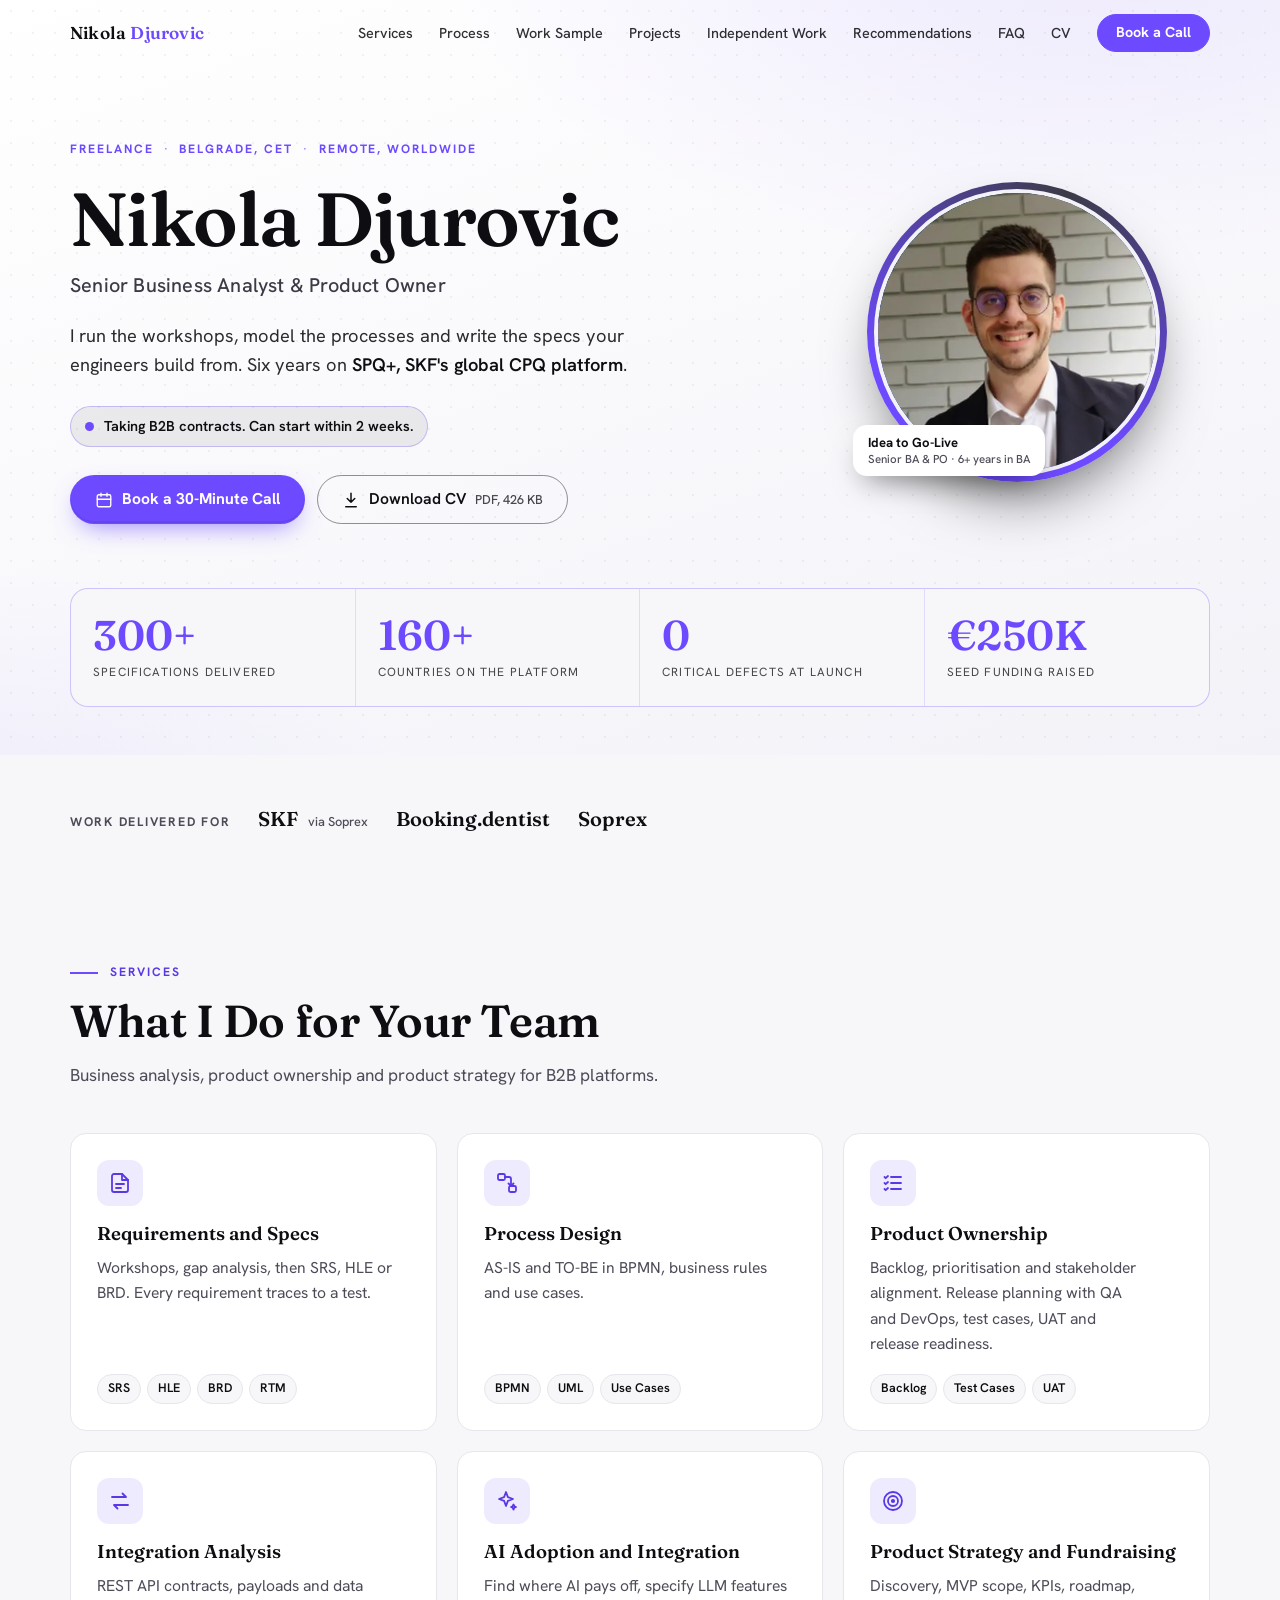
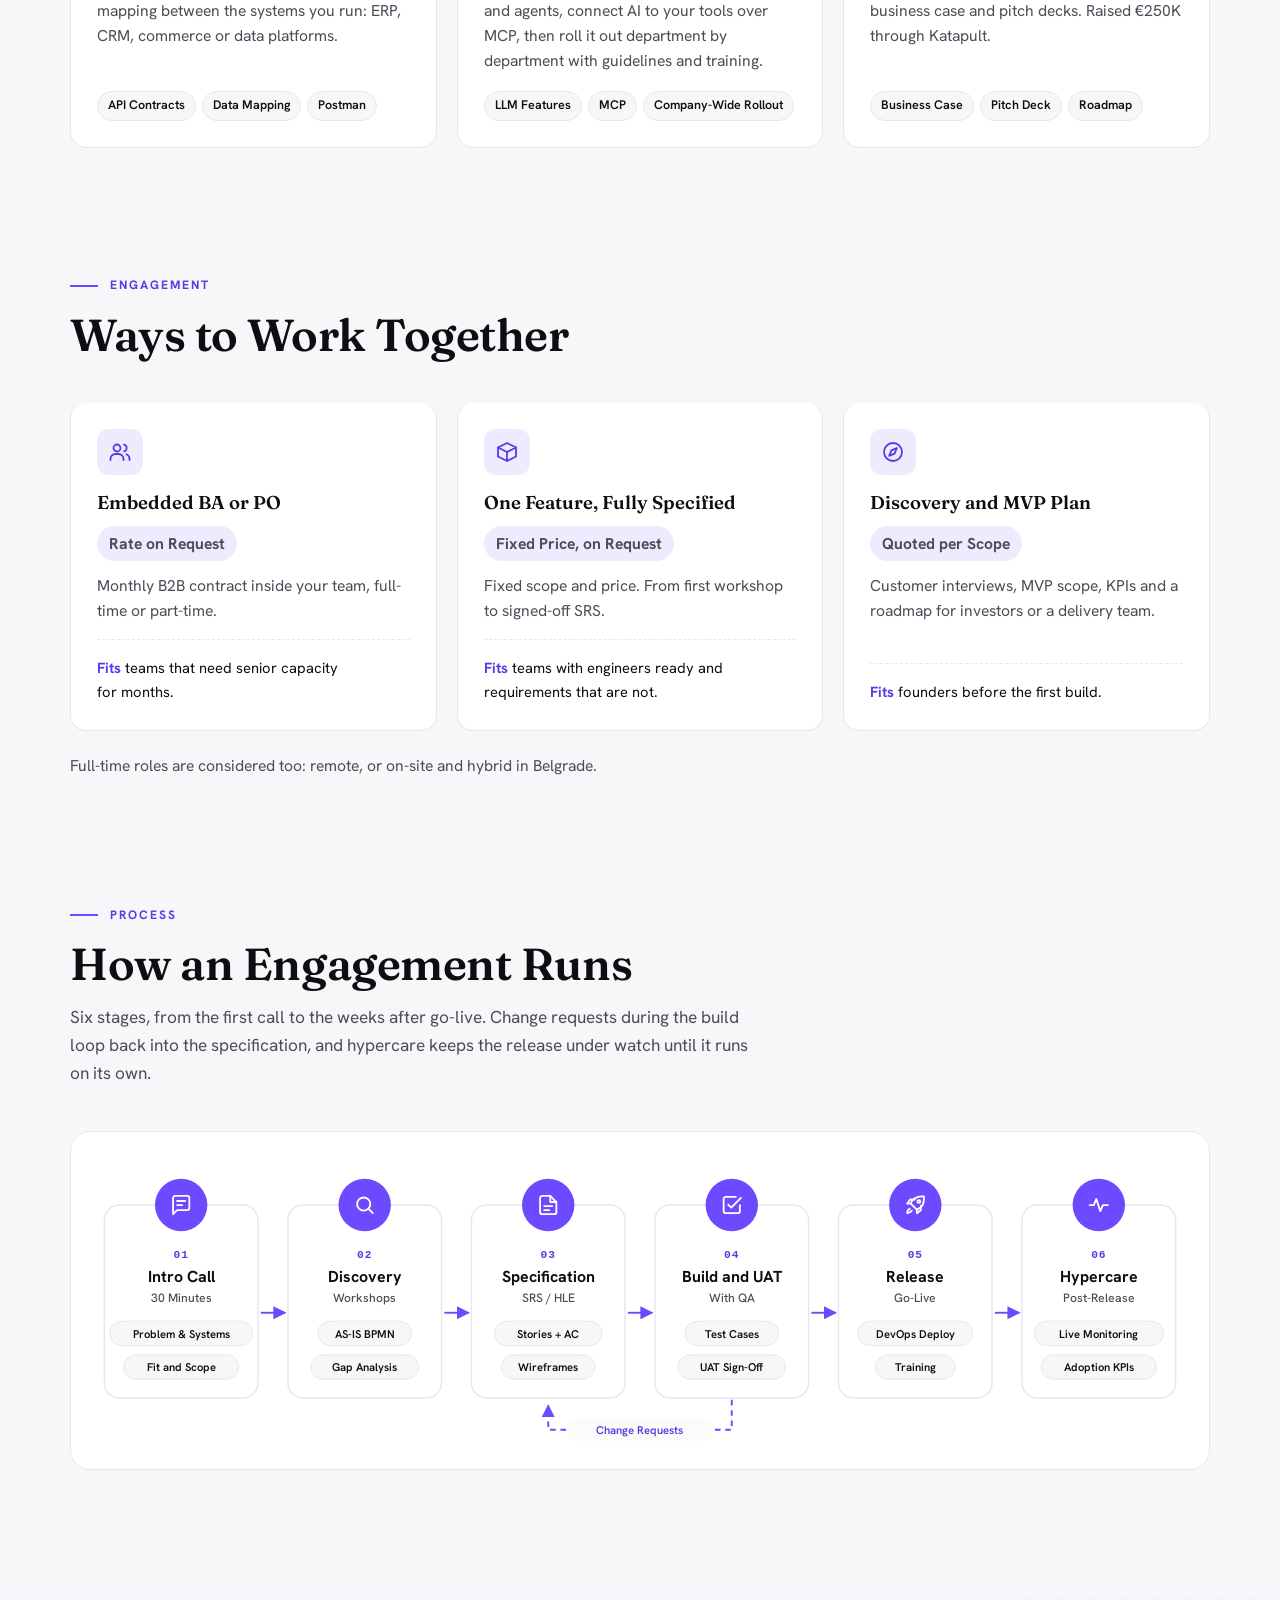
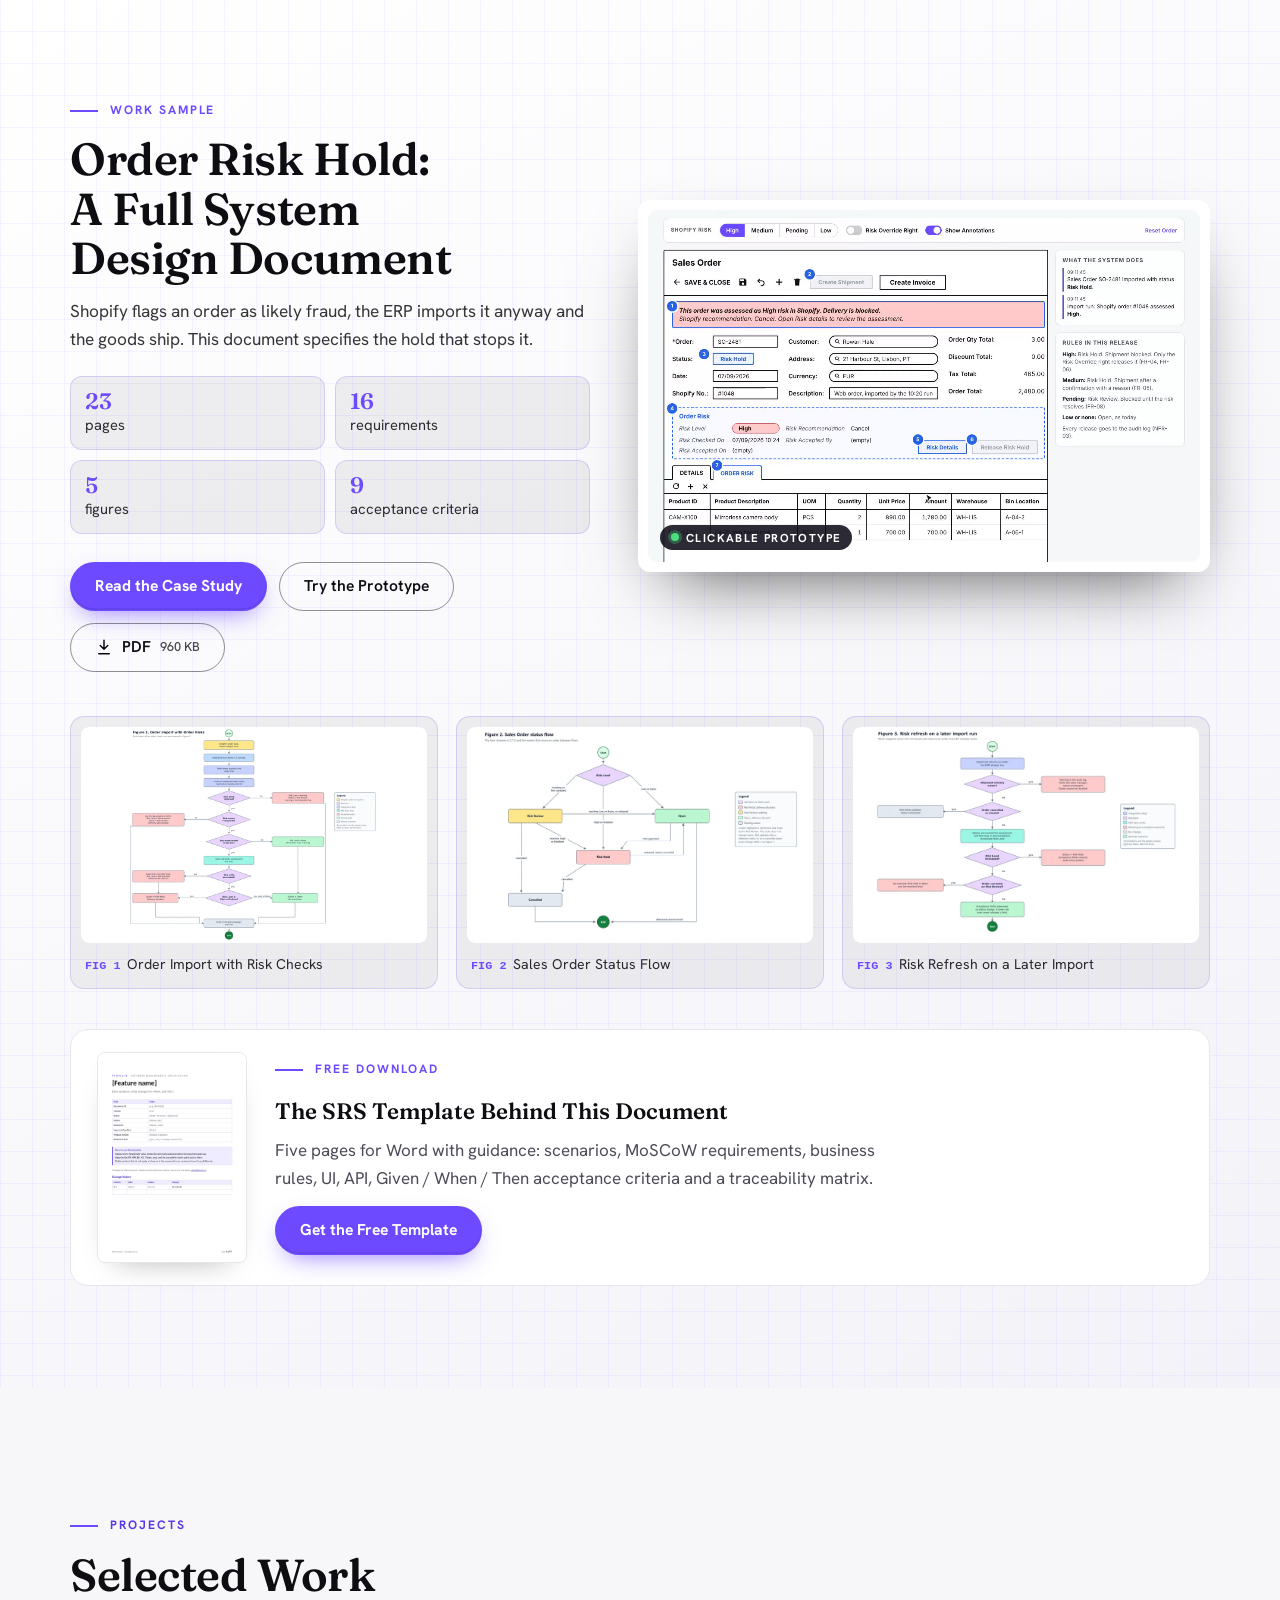
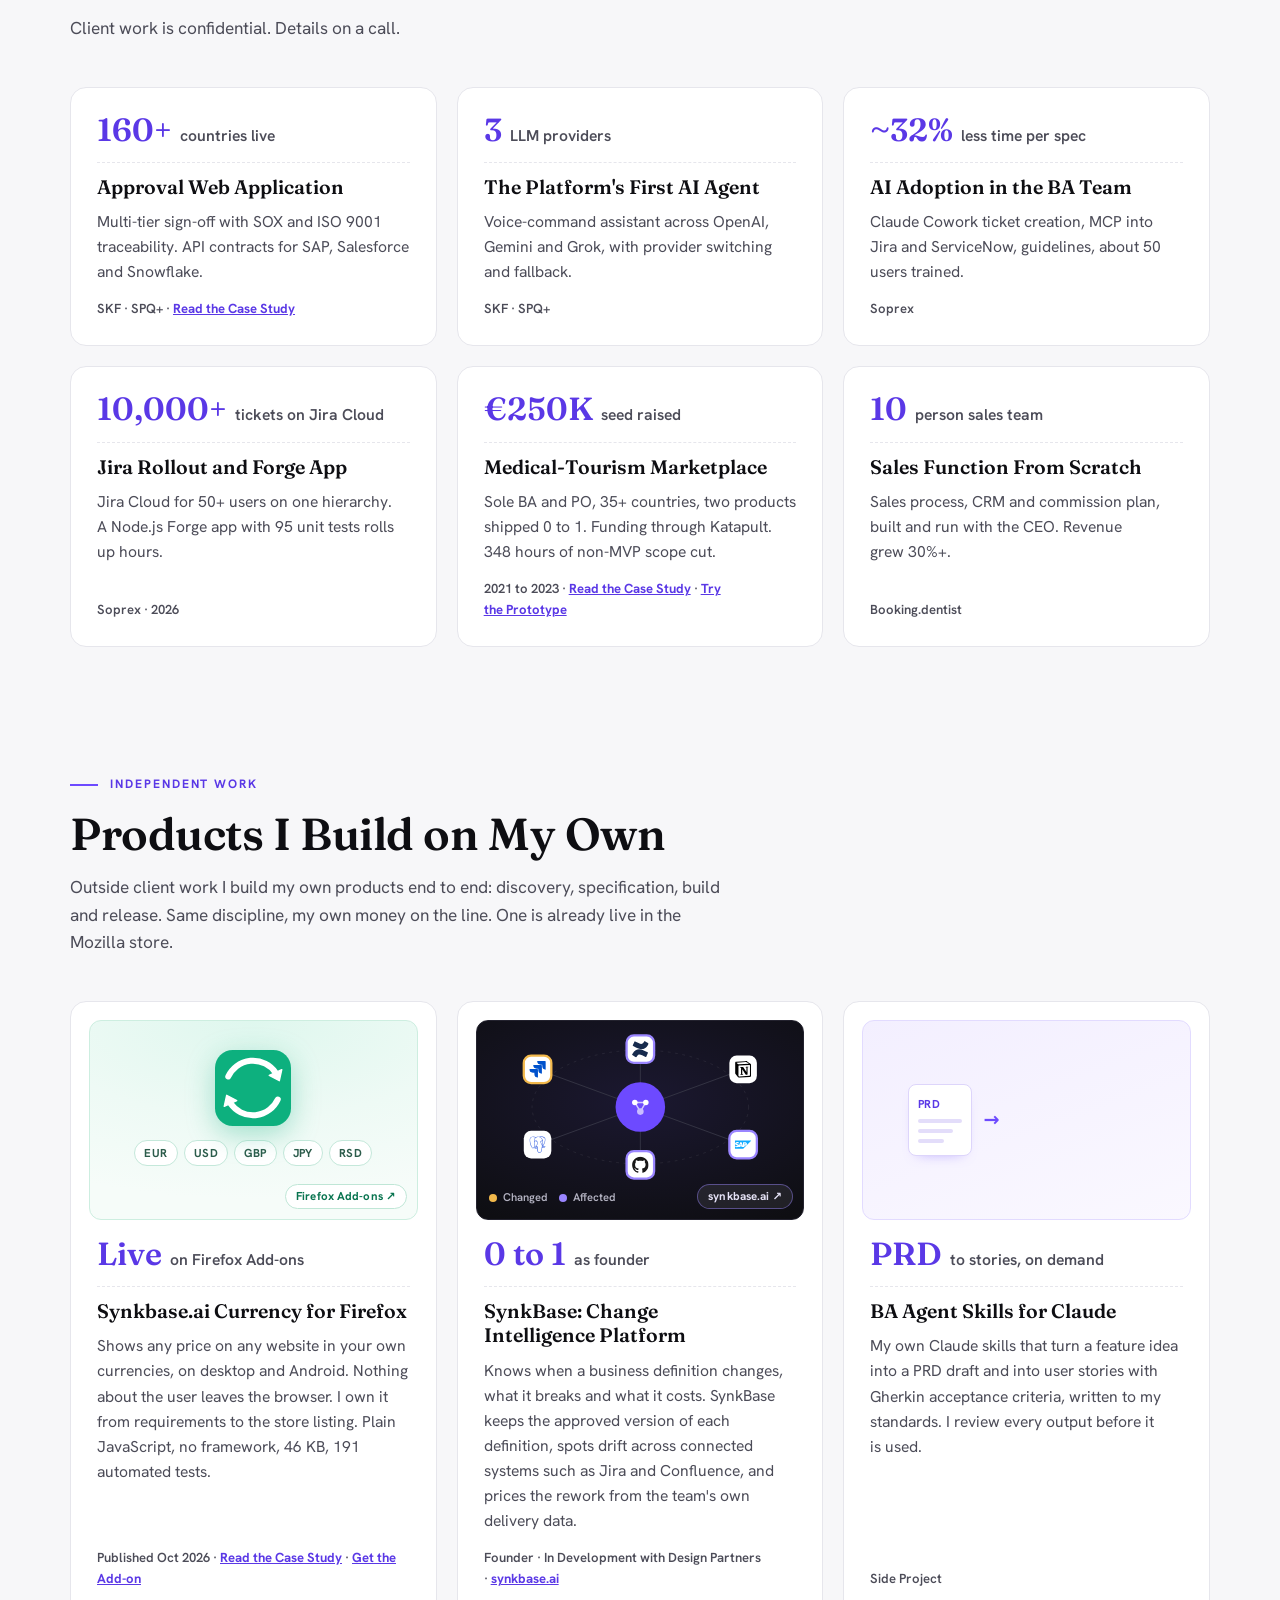
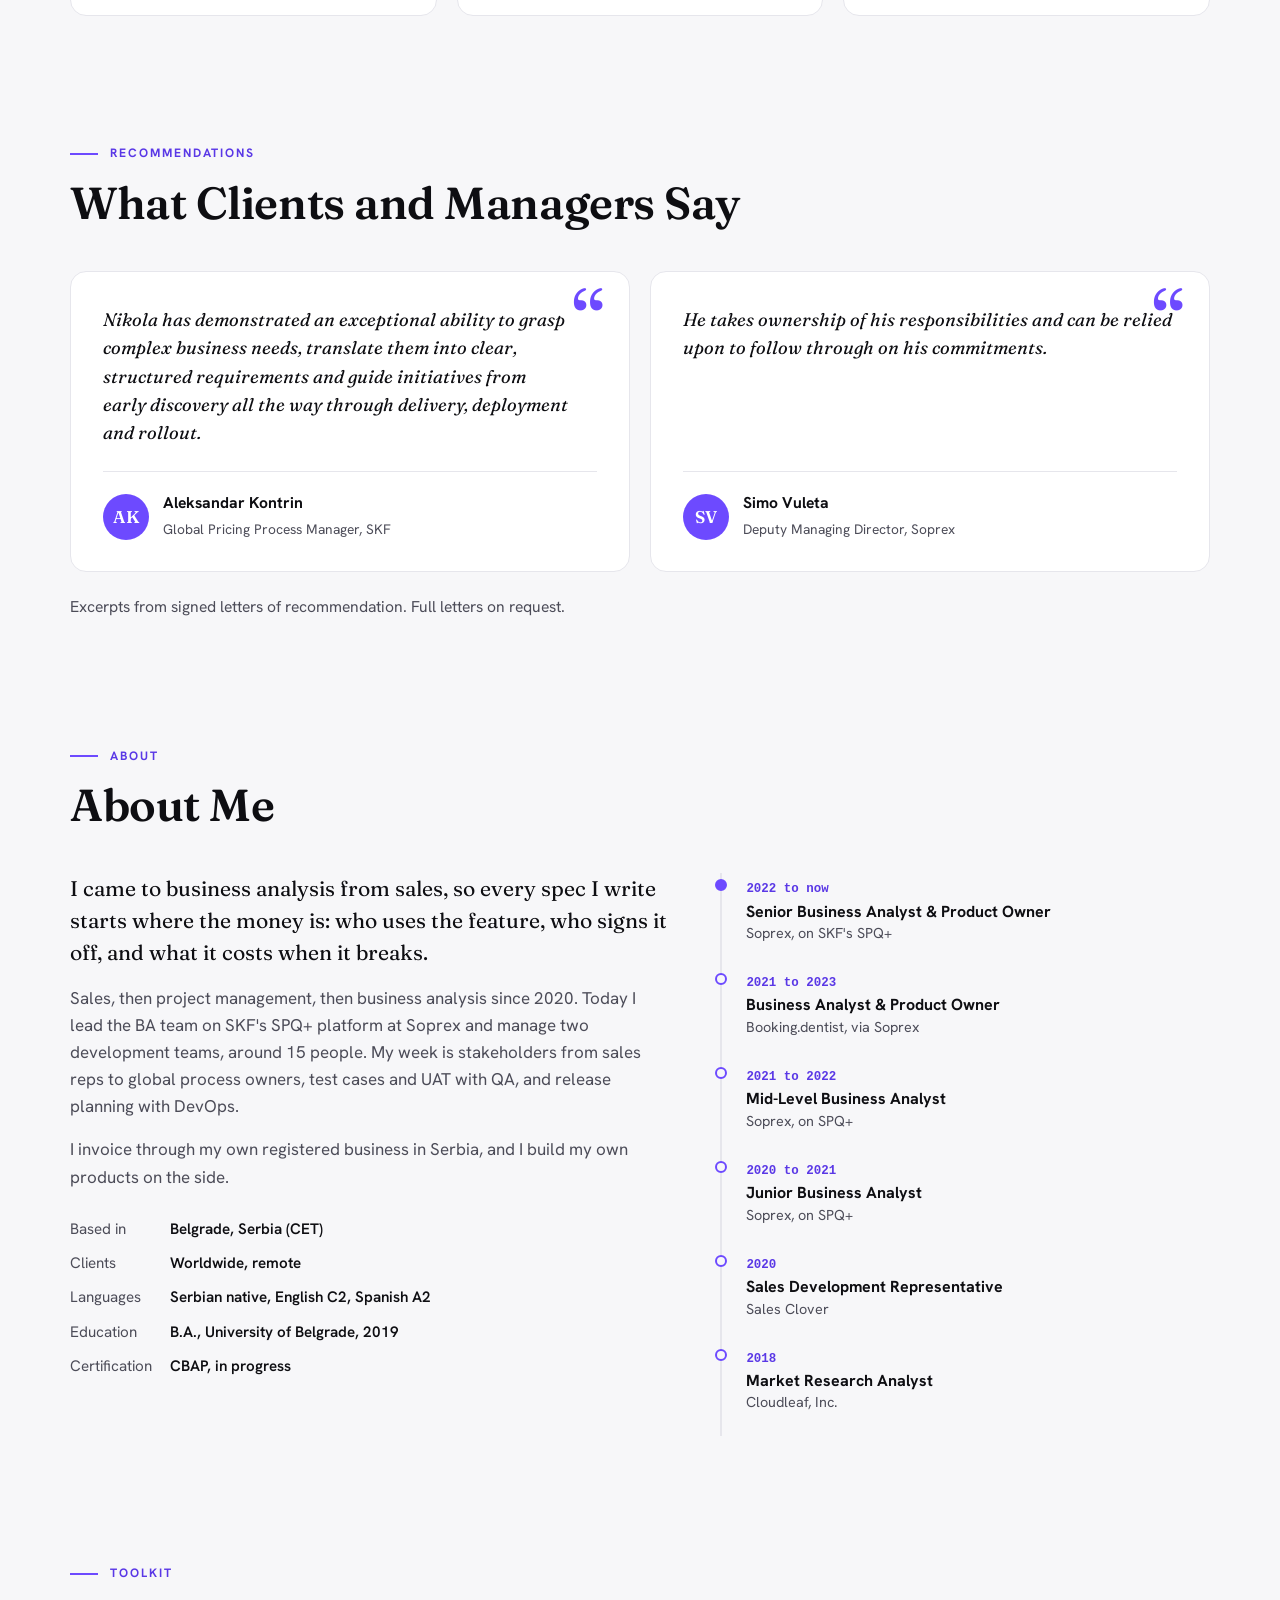
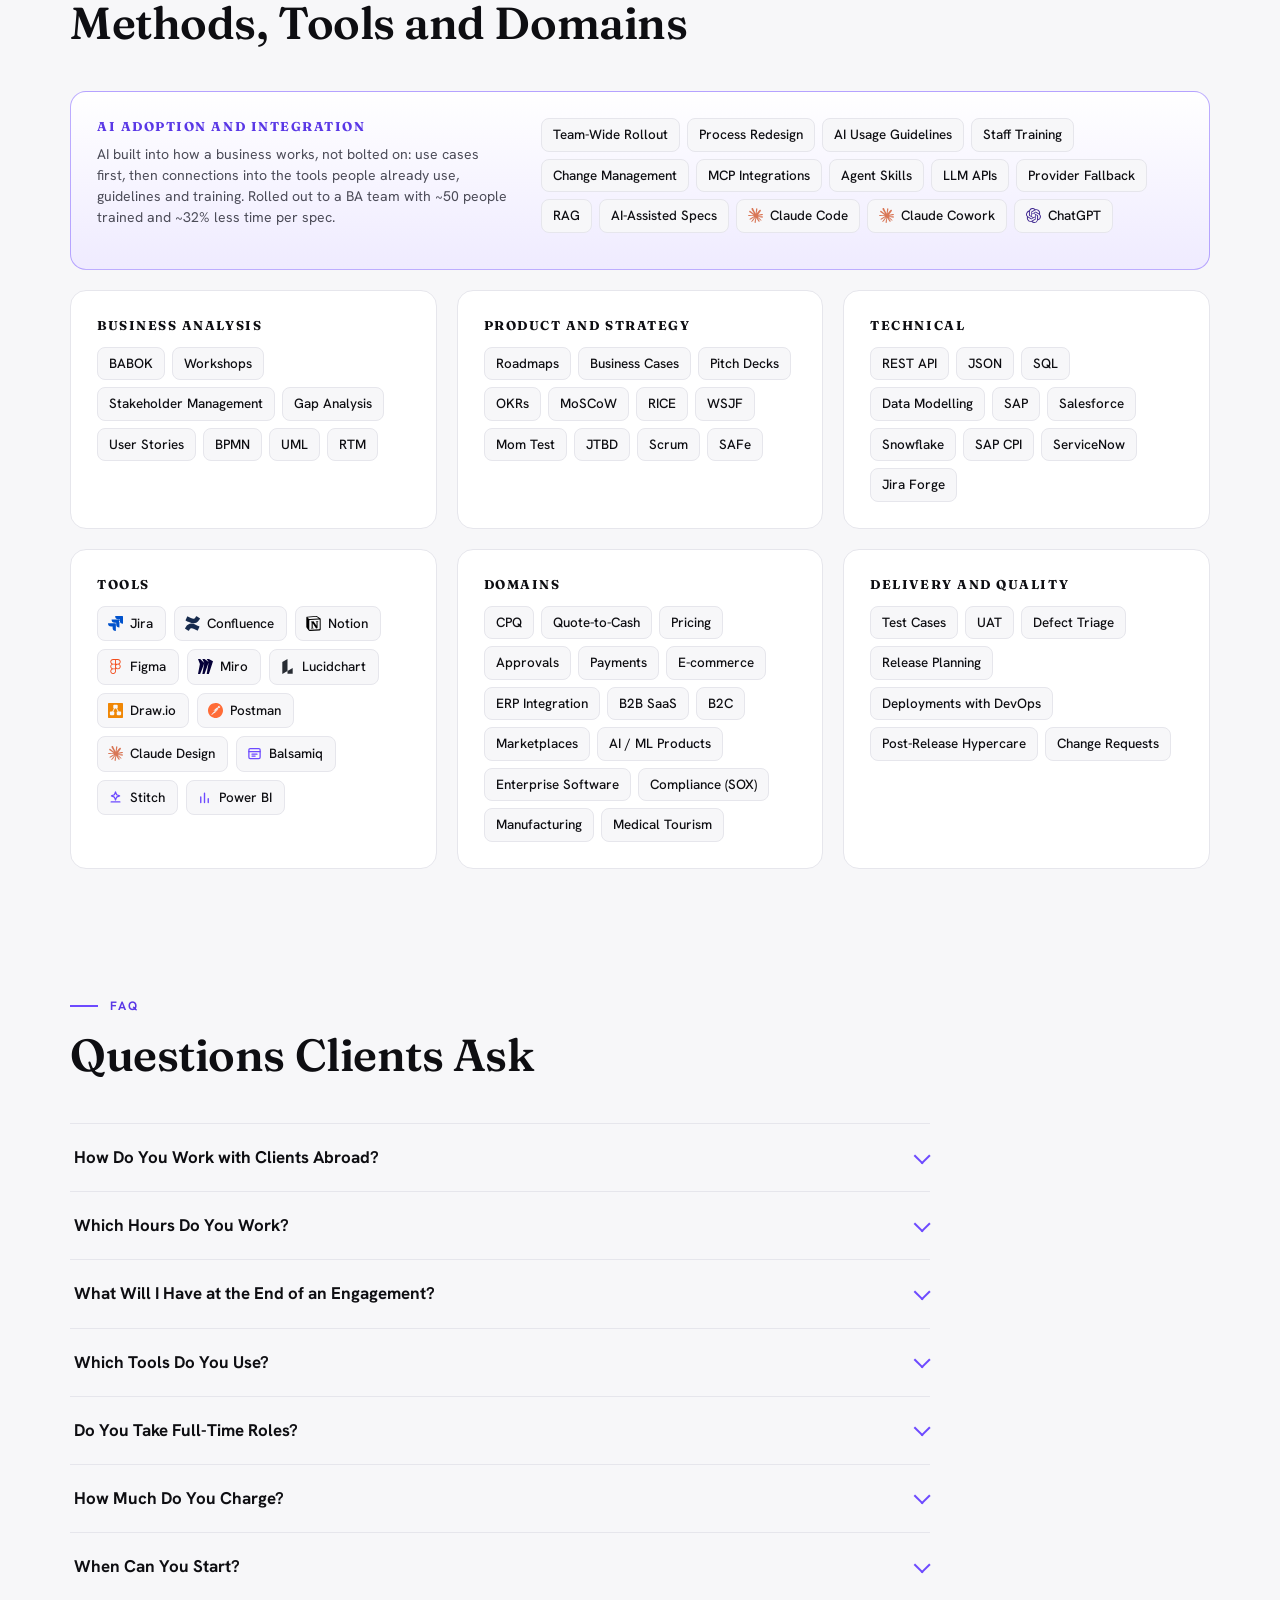
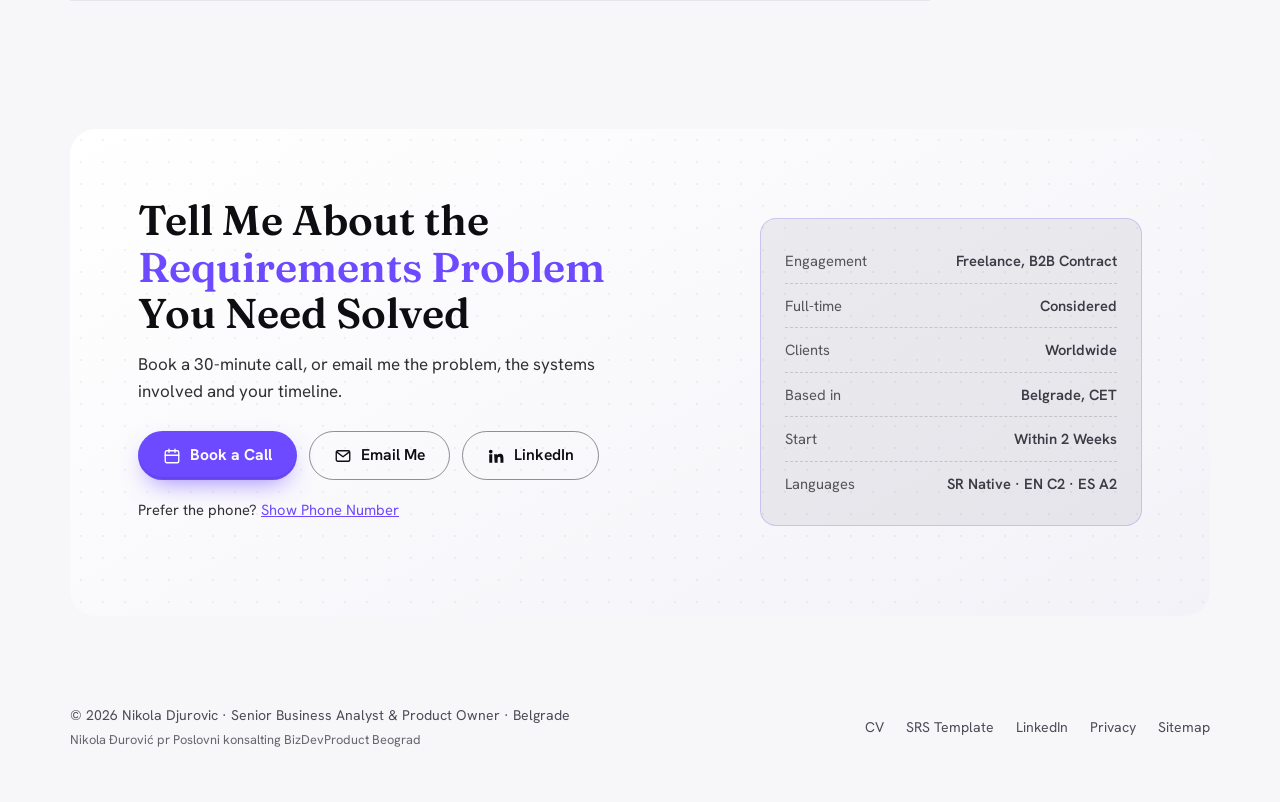
==== commit 131b5cac: "Case study: product, stack, diagrams and API spec - Remove the line crediting Claude Code with the c" ====
--- a/index.html
+++ b/index.html
@@ -36,9 +36,9 @@
 
 <link rel="preload" href="/assets/fonts/fraunces-latin-wght-normal.woff2" as="font" type="font/woff2" crossorigin>
 <link rel="preload" href="/assets/fonts/hanken-grotesk-latin-wght-normal.woff2" as="font" type="font/woff2" crossorigin>
-<link rel="stylesheet" href="/assets/css/site.css?v=20261011b">
+<link rel="stylesheet" href="/assets/css/site.css?v=20261011c">
 <script>document.documentElement.classList.add('js')</script>
-<script src="/assets/js/site.js?v=20261011b" defer></script>
+<script src="/assets/js/site.js?v=20261011c" defer></script>
 
 <script type="application/ld+json">
 {
@@ -524,7 +524,7 @@
         </a>
         <p class="metric"><b>Live</b>on Firefox Add-ons</p>
         <h3><a href="/work/synkbase-currency/">Synkbase.ai Currency for Firefox</a></h3>
-        <p>Shows any price on any website in your own currencies, on desktop and Android. Nothing about the user leaves the browser. I owned it from requirements to the store listing and built it with Claude Code: 191 automated tests, 62 logged decisions.</p>
+        <p>Shows any price on any website in your own currencies, on desktop and Android. Nothing about the user leaves the browser. I own it from requirements to the store listing. Plain JavaScript, no framework, 46 KB, 191 automated tests.</p>
         <p class="meta">Published Oct 2026 · <a class="more" href="/work/synkbase-currency/">Read the Case Study</a> · <a class="more" href="https://addons.mozilla.org/en-US/firefox/addon/synkbase-ai-currency/" target="_blank" rel="noopener">Get the Add-on</a></p>
       </li>
       <li class="card reveal">
--- a/assets/css/site.css
+++ b/assets/css/site.css
@@ -610,3 +610,50 @@
 .hero-icon-link:focus-visible{outline:3px solid rgb(var(--accent-rgb) / .7);outline-offset:3px}
 .hero-icon-link .cv-icon{width:60px;height:60px;filter:drop-shadow(0 10px 18px rgb(0 0 0 / .45))}
 @media (max-width:620px){.hero-icon-link .cv-icon{width:52px;height:52px}}
+
+/* ===== v11: case study tech sections (stack, diagrams, API spec) ===== */
+.case-h3{font-family:var(--serif);font-weight:600;font-size:1.3rem;line-height:1.25;margin:34px 0 14px;color:var(--ink)}
+.stack-grid{display:grid;grid-template-columns:repeat(4,minmax(0,1fr));gap:14px;margin:0}
+.stack-grid .card{padding:18px 18px 20px}
+.stack-grid dt{font-size:.78rem;font-weight:700;letter-spacing:.08em;text-transform:uppercase;color:#5a38e6;margin-bottom:8px}
+.stack-grid dd{margin:0;font-size:.93rem;line-height:1.5;color:var(--ink-soft)}
+@media (max-width:1000px){.stack-grid{grid-template-columns:repeat(2,minmax(0,1fr))}}
+@media (max-width:560px){.stack-grid{grid-template-columns:1fr}}
+.diagram{margin:0 0 8px}
+.diagram-scroll{overflow-x:auto;background:var(--card);border:1px solid var(--line);border-radius:14px;padding:14px;-webkit-overflow-scrolling:touch}
+.diagram-scroll:focus-visible{outline:3px solid rgb(var(--accent-rgb) / .6);outline-offset:3px}
+.diagram .dg{width:100%;height:auto;min-width:840px}
+.diagram figcaption{font-size:.9rem;color:var(--ink-soft);margin-top:10px}
+.scroll-hint{display:none}
+@media (max-width:820px){.scroll-hint{display:inline}}
+.dg text{font-family:var(--sans)}
+.dg-zone{fill:#faf9ff;stroke:#ddd5fb;stroke-width:1.2;stroke-dasharray:5 5}
+.dg-z{font-size:11px;font-weight:700;letter-spacing:.09em;fill:#6d4aff}
+.dg-box{fill:#fff;stroke:#cfc8ee;stroke-width:1.3}
+.dg-muted{fill:#f4f4f7;stroke:#d6d6df}
+.dg-ext{fill:#eefaf5;stroke:#9fdcc4}
+.dg-store{fill:#fffaf0;stroke:#ecd9a6}
+.dg-t{font-weight:700;fill:#0e0e12;text-anchor:middle}
+.dg-s{font-size:12px;fill:#55546a;text-anchor:middle}
+.dg-a{fill:none;stroke:#6d4aff;stroke-width:1.6}
+.dg-dash{stroke-dasharray:6 5;stroke:#8f7ae6}
+.dg-l{font-size:11.5px;font-weight:600;fill:#3b2a8a;paint-order:stroke;stroke:#fff;stroke-width:5px;stroke-linejoin:round}
+.dg-note{font-size:11px;font-style:italic;fill:#6b6a80;text-anchor:middle;paint-order:stroke;stroke:#fff;stroke-width:4px}
+.dg-life{stroke:#cfc8ee;stroke-width:1.2;stroke-dasharray:4 5}
+.dg-frame{fill:rgb(109 74 255 / .04);stroke:#b9abf5;stroke-width:1.2}
+.dg-frame-tag{fill:#ece7ff}
+.dg-ft{font-size:11px;font-weight:700;fill:#5a38e6}
+.pipeline{list-style:none;counter-reset:pl;margin:0 0 30px;padding:0;display:grid;grid-template-columns:repeat(3,minmax(0,1fr));gap:12px}
+.pipeline li{counter-increment:pl;position:relative;background:var(--card);border:1px solid var(--line);border-radius:12px;padding:16px 16px 16px 52px;font-size:.93rem;line-height:1.5;color:var(--ink-soft)}
+.pipeline li::before{content:counter(pl);position:absolute;left:14px;top:14px;width:26px;height:26px;border-radius:50%;background:#6d4aff;color:#fff;font-weight:700;font-size:.85rem;display:flex;align-items:center;justify-content:center}
+.pipeline b{display:block;color:var(--ink);margin-bottom:2px}
+@media (max-width:900px){.pipeline{grid-template-columns:repeat(2,minmax(0,1fr))}}
+@media (max-width:560px){.pipeline{grid-template-columns:1fr}}
+.api-table table{min-width:640px}
+.api-table th[scope=row]{background:transparent;text-transform:none;letter-spacing:0;font-size:.9rem;color:var(--ink)}
+.api-table code,.code-note code{font-family:var(--mono,ui-monospace,SFMono-Regular,Menlo,Consolas,monospace);font-size:.82rem;color:#3b2a8a;background:#f3efff;border-radius:5px;padding:1px 5px;overflow-wrap:anywhere}
+.code-block{margin:0 0 8px;background:#0e0e12;color:#e4e1f5;border-radius:14px;padding:18px 20px;overflow-x:auto;font-family:var(--mono,ui-monospace,SFMono-Regular,Menlo,Consolas,monospace);font-size:.84rem;line-height:1.6}
+.code-block code{font-family:inherit;background:none;color:inherit;padding:0}
+.code-note{font-size:.88rem;color:var(--ink-soft);margin:0 0 8px}
+@media print{.diagram .dg{min-width:0}}
+.api-table th[scope=row] code{white-space:nowrap;overflow-wrap:normal}
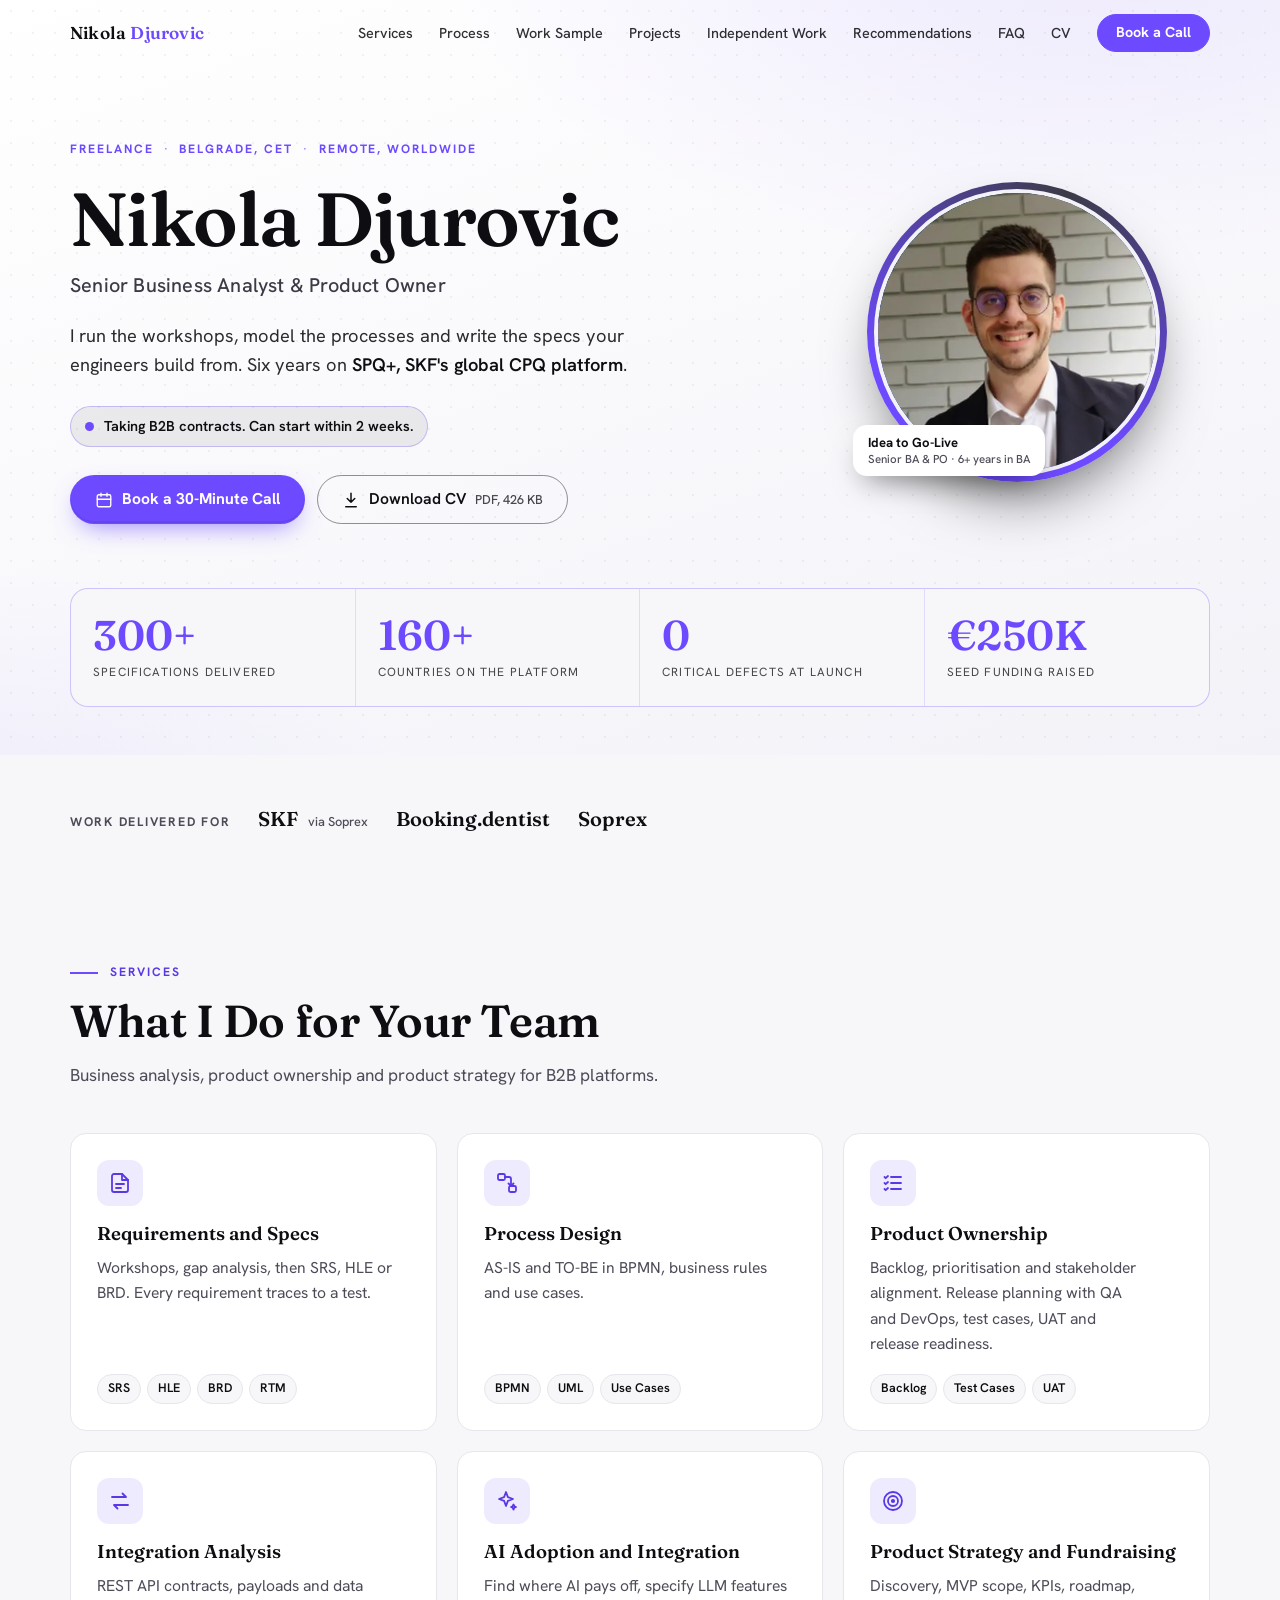
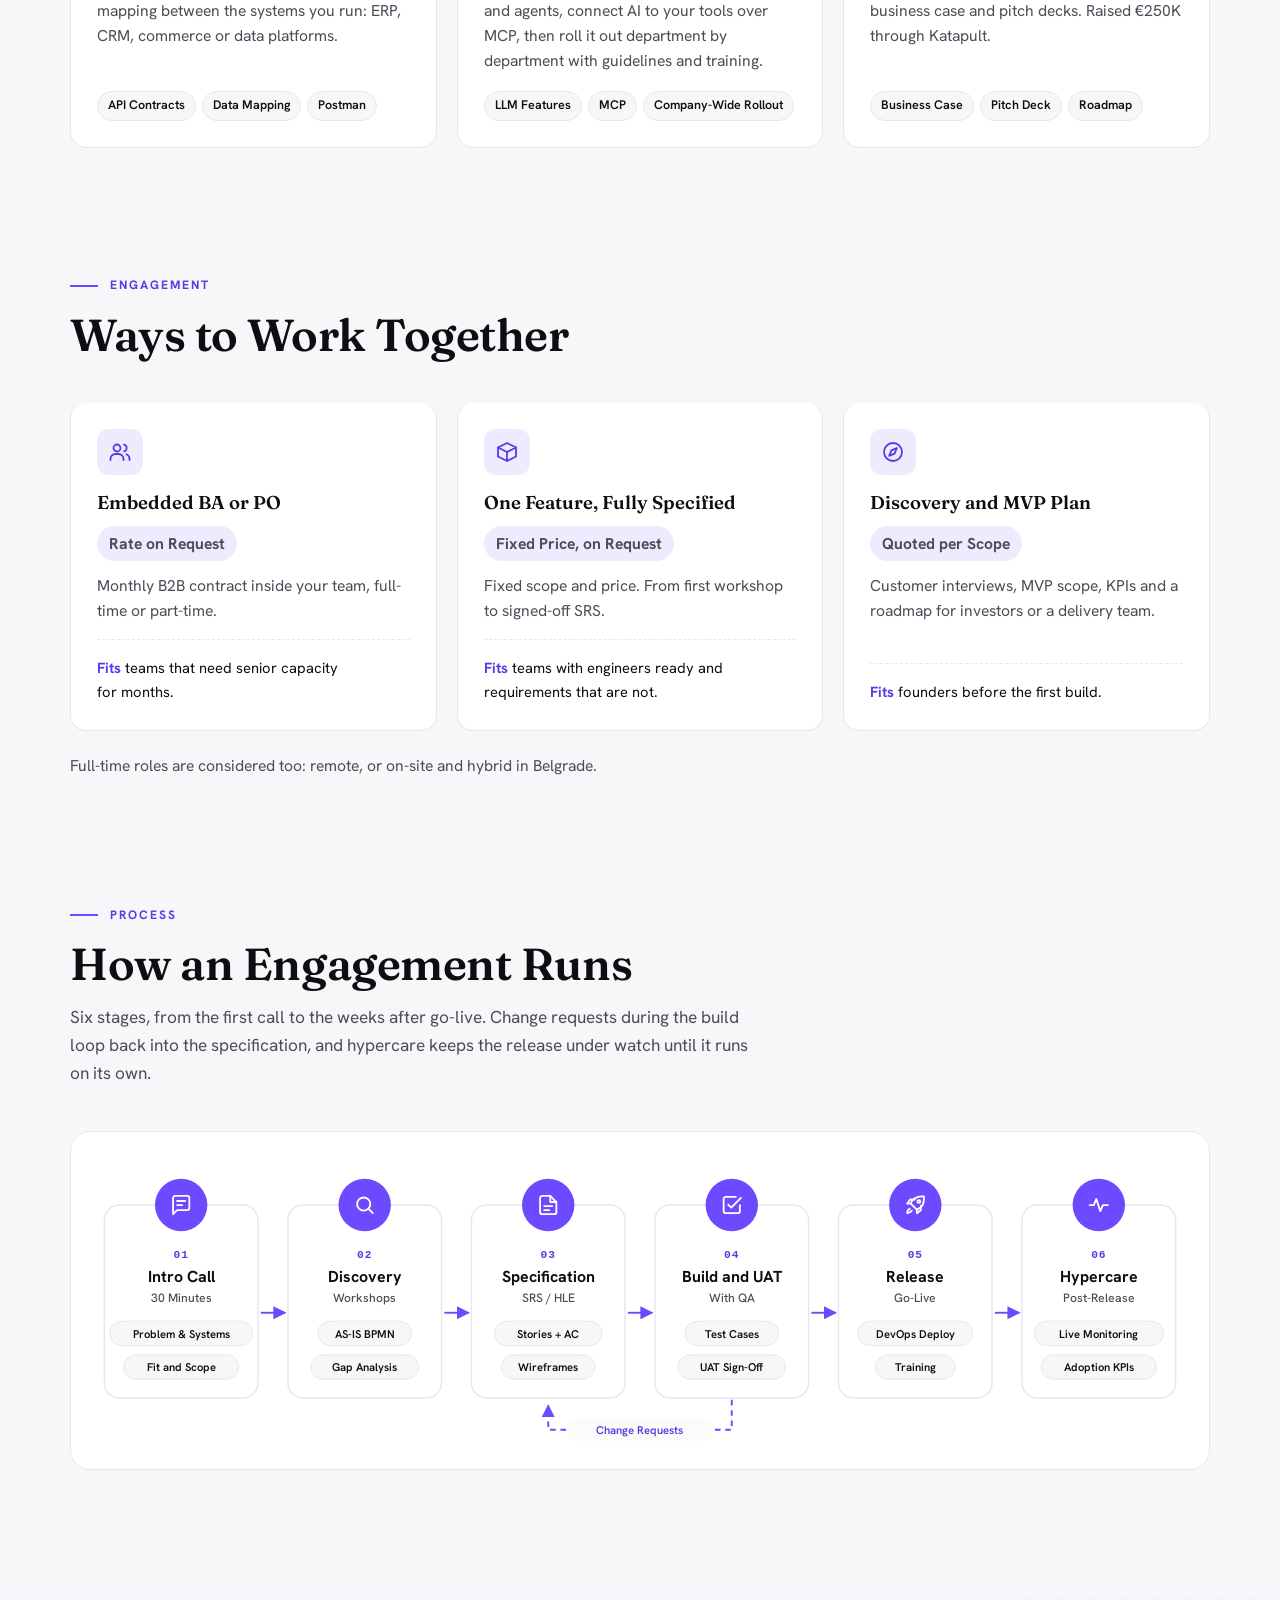
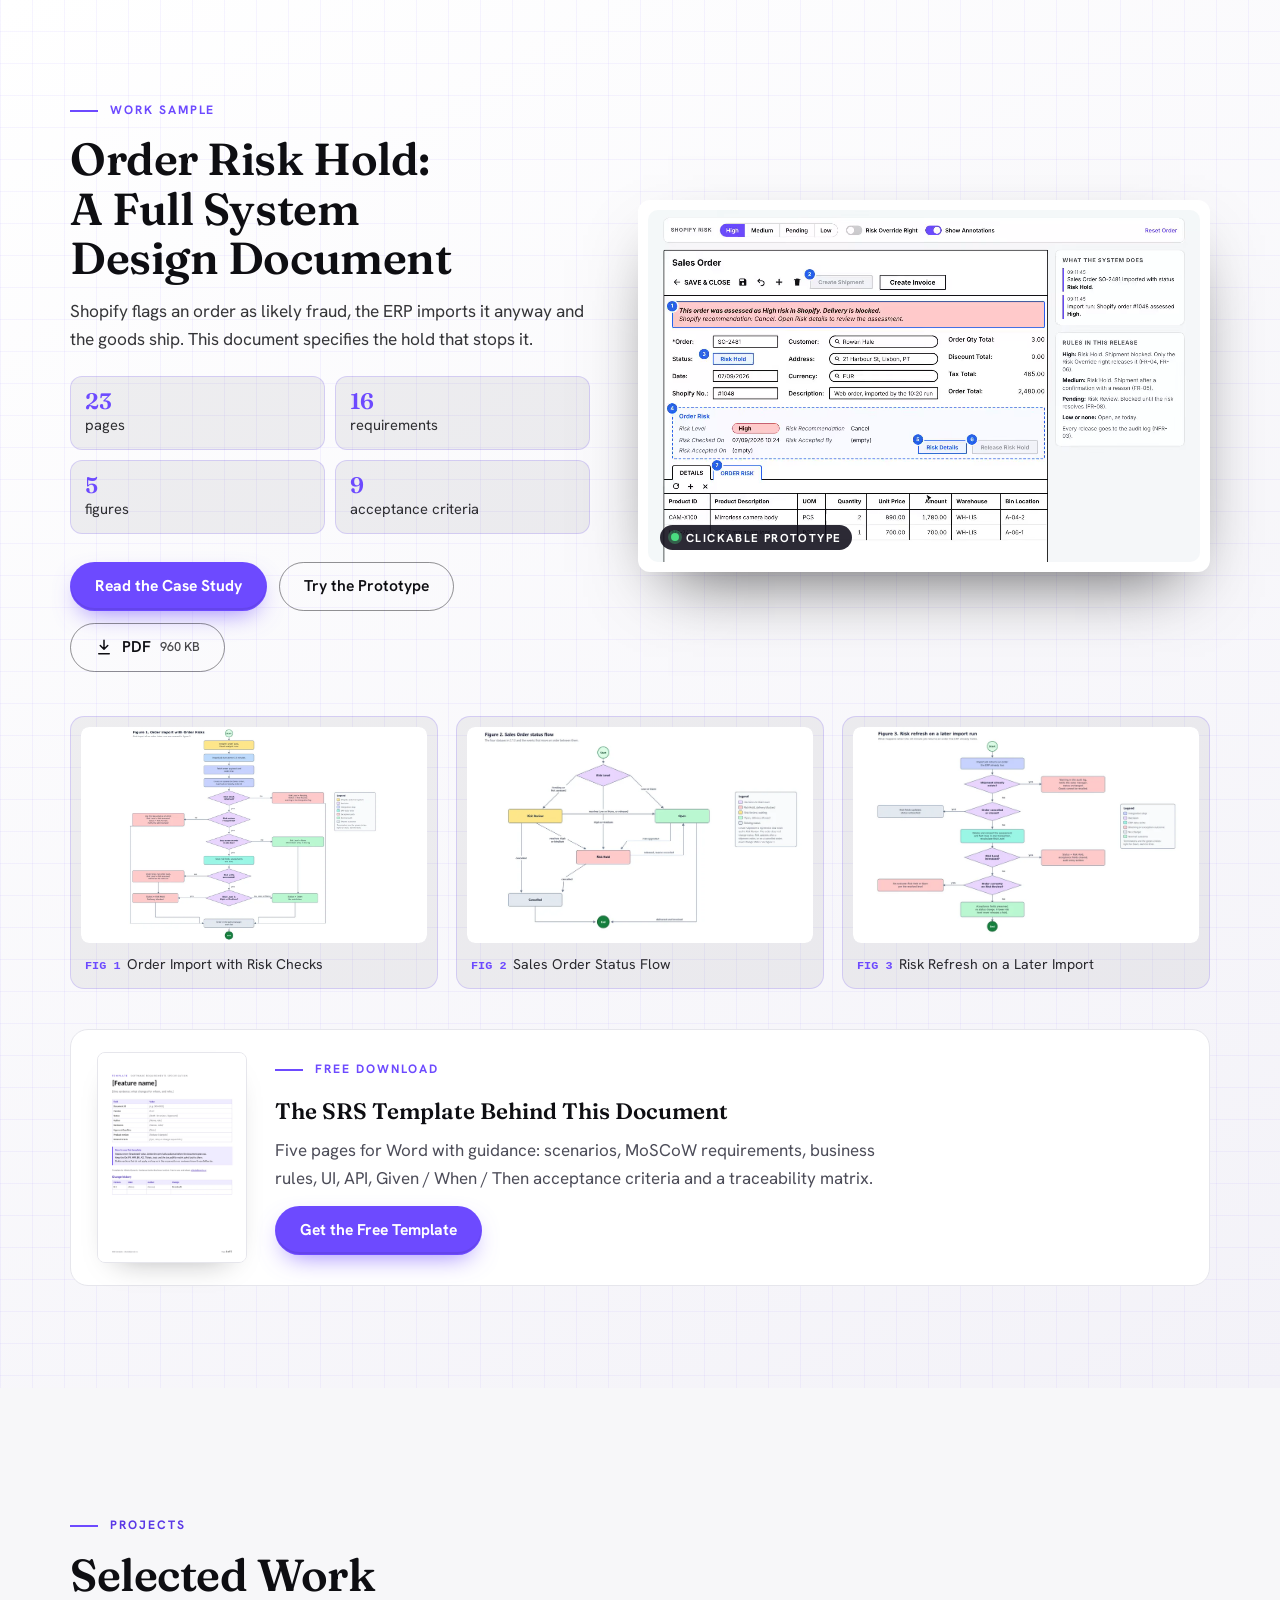
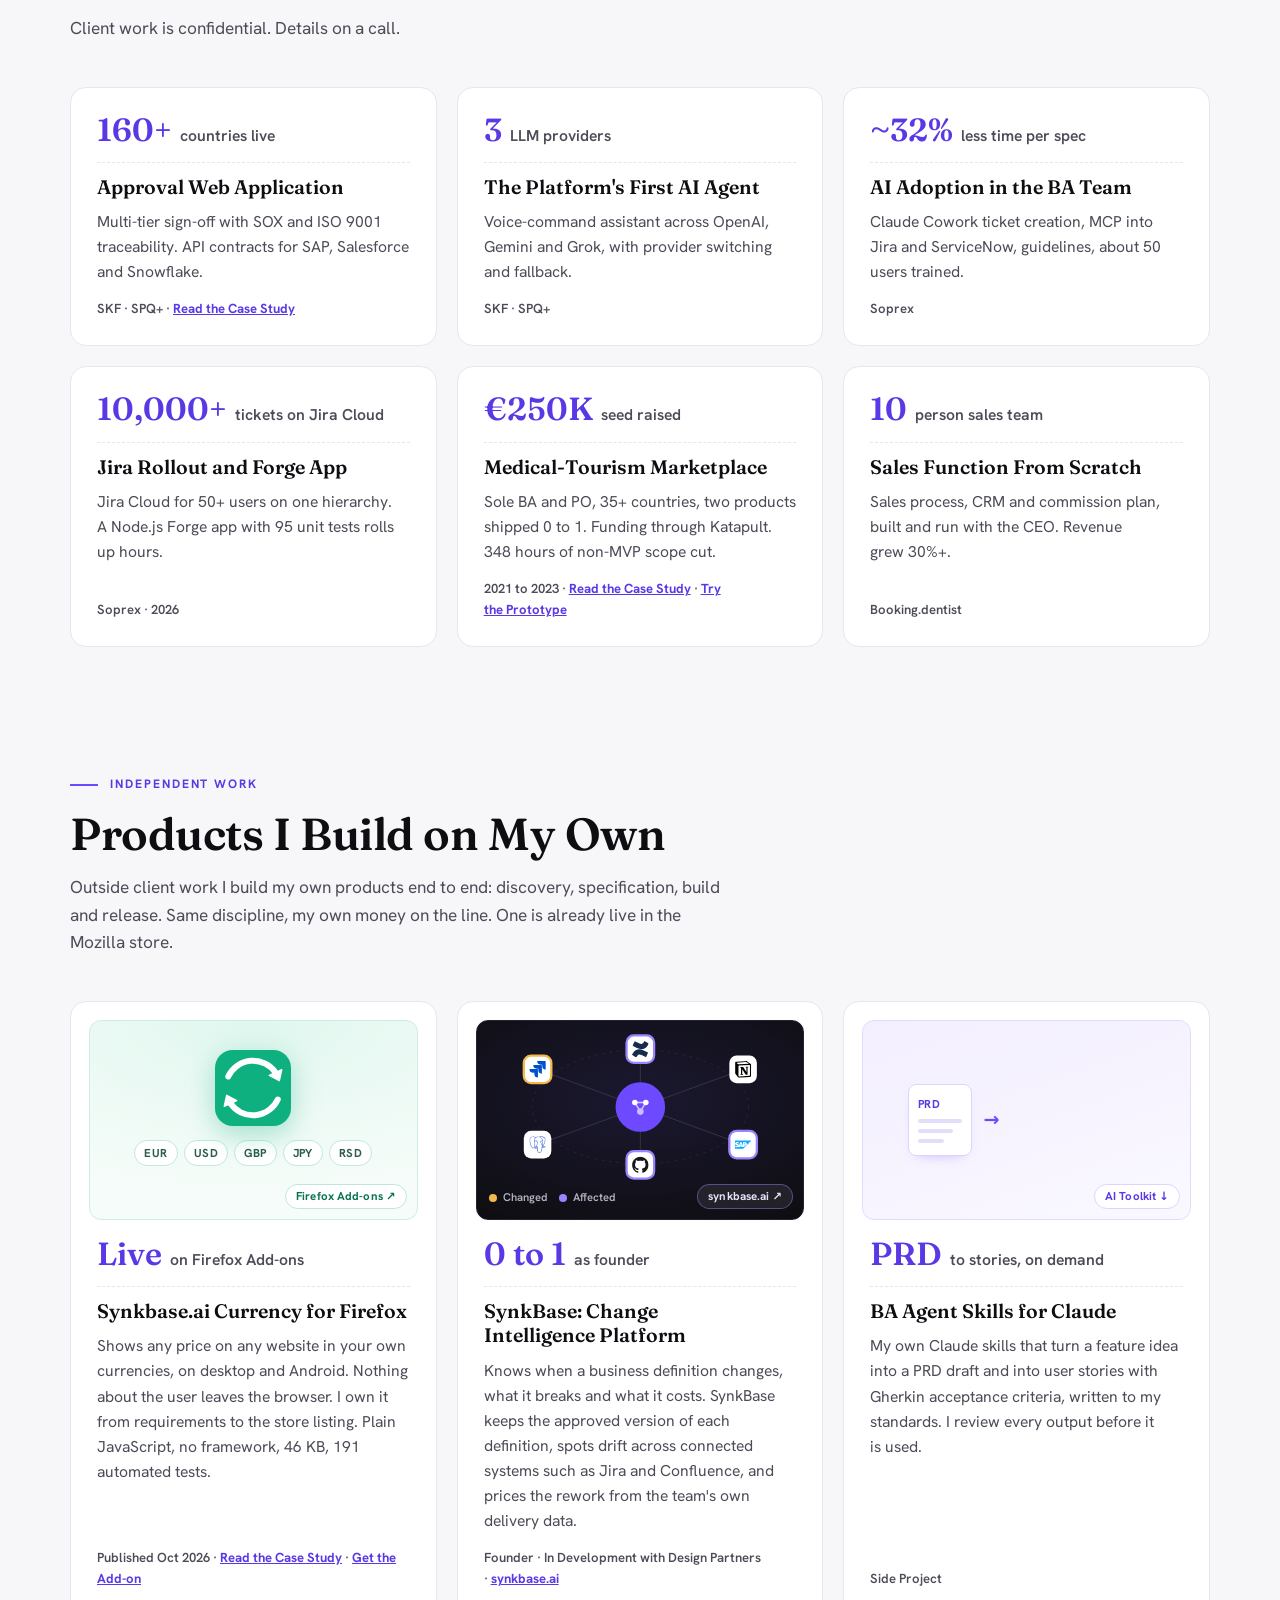
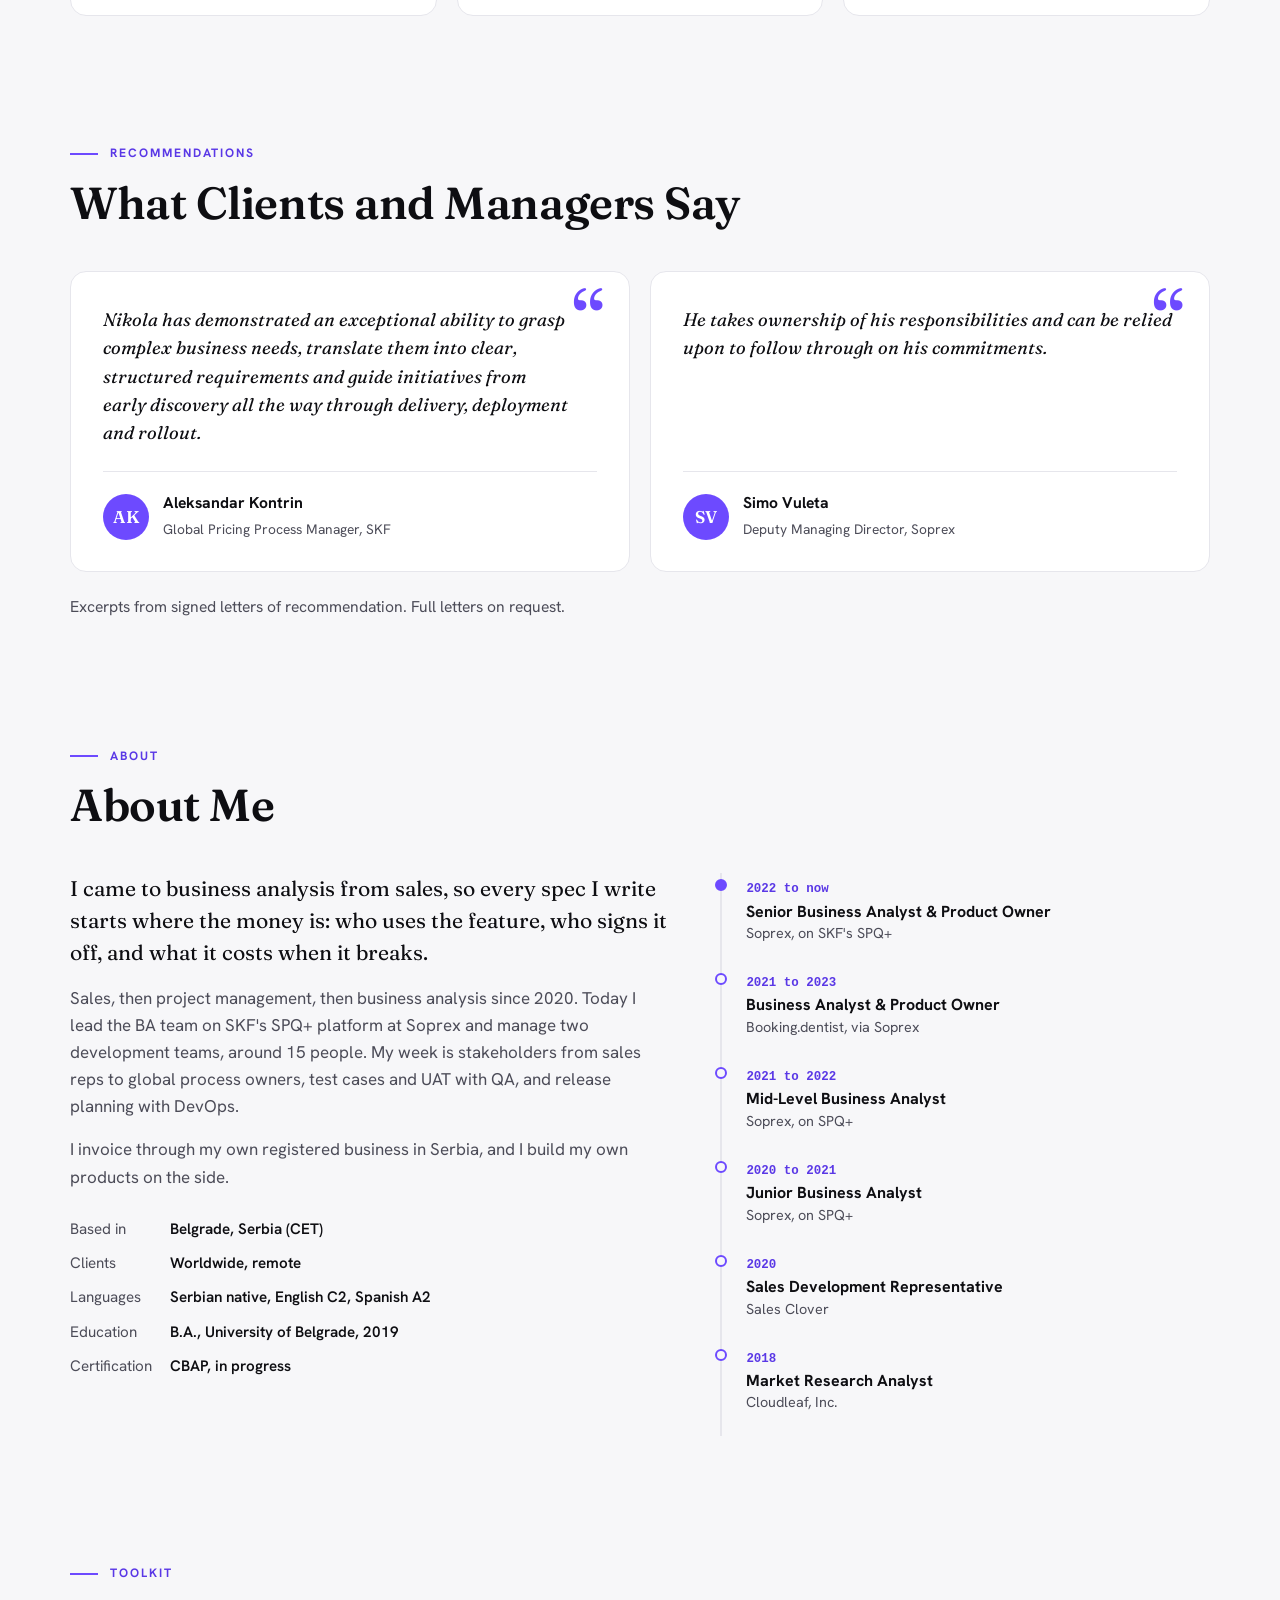
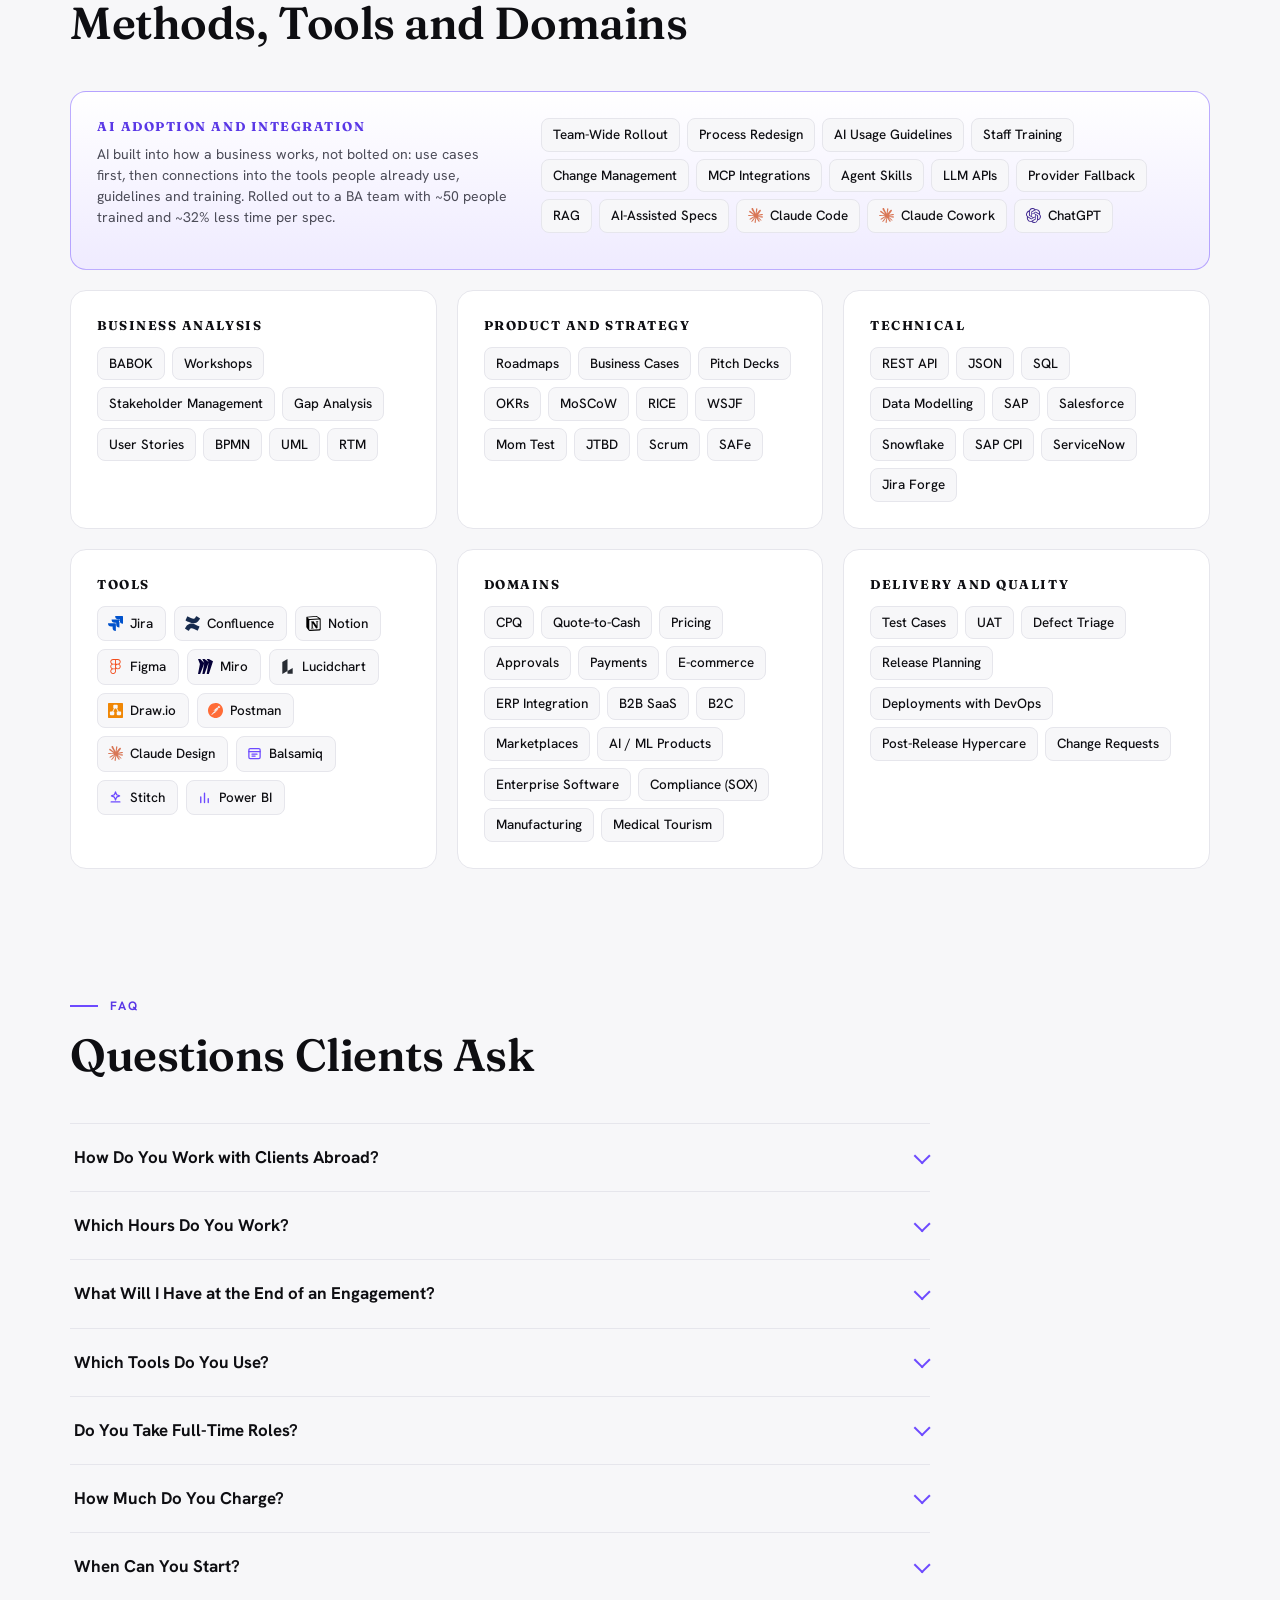
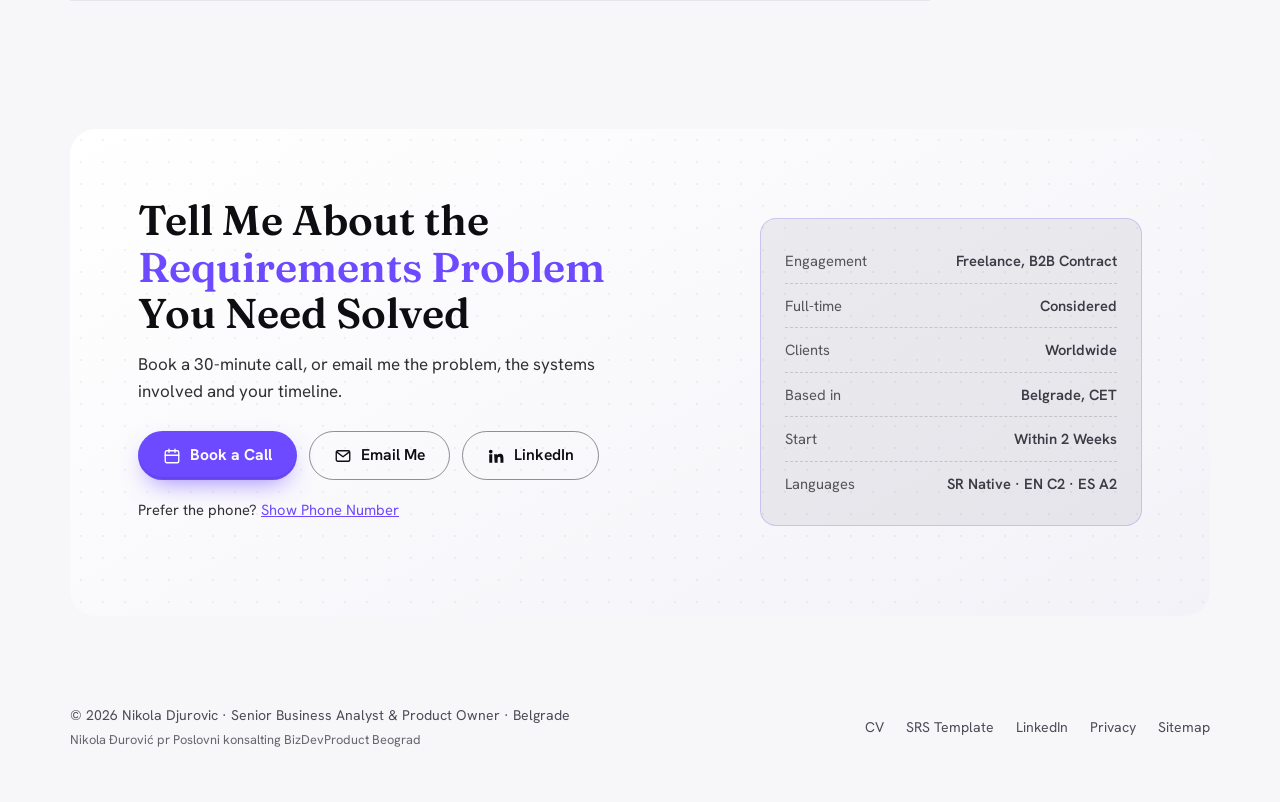
==== commit d6ebb0d8: "Make every icon and image on the site link somewhere - Home: portrait to the CV, service icons to ma" ====
--- a/index.html
+++ b/index.html
@@ -36,9 +36,9 @@
 
 <link rel="preload" href="/assets/fonts/fraunces-latin-wght-normal.woff2" as="font" type="font/woff2" crossorigin>
 <link rel="preload" href="/assets/fonts/hanken-grotesk-latin-wght-normal.woff2" as="font" type="font/woff2" crossorigin>
-<link rel="stylesheet" href="/assets/css/site.css?v=20261011c">
+<link rel="stylesheet" href="/assets/css/site.css?v=20261012a">
 <script>document.documentElement.classList.add('js')</script>
-<script src="/assets/js/site.js?v=20261011c" defer></script>
+<script src="/assets/js/site.js?v=20261012a" defer></script>
 
 <script type="application/ld+json">
 {
@@ -210,10 +210,10 @@
       </div>
       <div class="hero-photo">
         <div class="photo-ring">
-          <picture>
+          <a class="photo-link" href="/cv/" aria-label="Open my CV"><picture>
             <source type="image/webp" srcset="/assets/img/nikola-djurovic-280.webp 280w, /assets/img/nikola-djurovic-420.webp 420w" sizes="(max-width: 860px) 150px, 300px">
             <img src="/assets/img/nikola-djurovic-420.jpg" width="420" height="420" alt="Portrait of Nikola Djurovic" fetchpriority="high" decoding="async">
-          </picture>
+          </picture></a>
         </div>
         <p class="photo-badge">Idea to Go-Live<small>Senior BA &amp; PO · 6+ years in BA</small></p>
       </div>
@@ -244,37 +244,37 @@
     </div>
     <ul class="grid-3 services">
       <li class="card reveal">
-        <span class="ico" aria-hidden="true"><svg><use href="#i-doc"/></svg></span>
+        <a class="ico ico-link" href="/work/order-risk-hold/" aria-label="See a full specification I wrote"><svg aria-hidden="true"><use href="#i-doc"/></svg></a>
         <h3>Requirements and Specs</h3>
         <p>Workshops, gap analysis, then SRS, HLE or BRD. Every requirement traces to a test.</p>
         <ul class="deliverables" aria-label="Deliverables"><li>SRS</li><li>HLE</li><li>BRD</li><li>RTM</li></ul>
       </li>
       <li class="card reveal">
-        <span class="ico" aria-hidden="true"><svg><use href="#i-flow"/></svg></span>
+        <a class="ico ico-link" href="/work/approval-workflow/" aria-label="See the approval workflow case study"><svg aria-hidden="true"><use href="#i-flow"/></svg></a>
         <h3>Process Design</h3>
         <p>AS-IS and TO-BE in BPMN, business rules and use cases.</p>
         <ul class="deliverables" aria-label="Deliverables"><li>BPMN</li><li>UML</li><li>Use Cases</li></ul>
       </li>
       <li class="card reveal">
-        <span class="ico" aria-hidden="true"><svg><use href="#i-list"/></svg></span>
+        <a class="ico ico-link" href="/work/booking-dentist-marketplace/" aria-label="See the Booking.dentist case study"><svg aria-hidden="true"><use href="#i-list"/></svg></a>
         <h3>Product Ownership</h3>
         <p>Backlog, prioritisation and stakeholder alignment. Release planning with QA and DevOps, test cases, UAT and release readiness.</p>
         <ul class="deliverables" aria-label="Deliverables"><li>Backlog</li><li>Test Cases</li><li>UAT</li></ul>
       </li>
       <li class="card reveal">
-        <span class="ico" aria-hidden="true"><svg><use href="#i-plug"/></svg></span>
+        <a class="ico ico-link" href="/work/approval-workflow/" aria-label="See the integration work in the approval workflow case study"><svg aria-hidden="true"><use href="#i-plug"/></svg></a>
         <h3>Integration Analysis</h3>
         <p>REST API contracts, payloads and data mapping between the systems you run: ERP, CRM, commerce or data platforms.</p>
         <ul class="deliverables" aria-label="Deliverables"><li>API Contracts</li><li>Data Mapping</li><li>Postman</li></ul>
       </li>
       <li class="card reveal">
-        <span class="ico" aria-hidden="true"><svg><use href="#i-spark"/></svg></span>
+        <a class="ico ico-link" href="/#ai-adoption" aria-label="See AI adoption and integration in the toolkit"><svg aria-hidden="true"><use href="#i-spark"/></svg></a>
         <h3>AI Adoption and Integration</h3>
         <p>Find where AI pays off, specify LLM features and agents, connect AI to your tools over MCP, then roll it out department by department with guidelines and training.</p>
         <ul class="deliverables" aria-label="Deliverables"><li>LLM Features</li><li>MCP</li><li>Company-Wide Rollout</li></ul>
       </li>
       <li class="card reveal">
-        <span class="ico" aria-hidden="true"><svg><use href="#i-target"/></svg></span>
+        <a class="ico ico-link" href="/work/booking-dentist-marketplace/" aria-label="See how the EUR 250,000 seed was raised"><svg aria-hidden="true"><use href="#i-target"/></svg></a>
         <h3>Product Strategy and Fundraising</h3>
         <p>Discovery, MVP scope, KPIs, roadmap, business case and pitch decks. Raised €250K through Katapult.</p>
         <ul class="deliverables" aria-label="Deliverables"><li>Business Case</li><li>Pitch Deck</li><li>Roadmap</li></ul>
@@ -289,21 +289,21 @@
     </div>
     <ul class="grid-3">
       <li class="card reveal">
-        <span class="ico" aria-hidden="true"><svg><use href="#i-users"/></svg></span>
+        <a class="ico ico-link" href="mailto:nikoladjurovic21@gmail.com?subject=Intro%20call" data-book aria-label="Book a call about an embedded BA or PO"><svg aria-hidden="true"><use href="#i-users"/></svg></a>
         <h3>Embedded BA or PO</h3>
         <p class="price"><a href="#contact">Rate on Request</a></p>
         <p>Monthly B2B contract inside your team, full-time or part-time.</p>
         <p class="fit"><strong>Fits</strong> teams that need senior capacity for months.</p>
       </li>
       <li class="card reveal">
-        <span class="ico" aria-hidden="true"><svg><use href="#i-box"/></svg></span>
+        <a class="ico ico-link" href="mailto:nikoladjurovic21@gmail.com?subject=Intro%20call" data-book aria-label="Book a call about one fully specified feature"><svg aria-hidden="true"><use href="#i-box"/></svg></a>
         <h3>One Feature, Fully Specified</h3>
         <p class="price"><a href="#contact">Fixed Price, on Request</a></p>
         <p>Fixed scope and price. From first workshop to signed-off SRS.</p>
         <p class="fit"><strong>Fits</strong> teams with engineers ready and requirements that are not.</p>
       </li>
       <li class="card reveal">
-        <span class="ico" aria-hidden="true"><svg><use href="#i-compass"/></svg></span>
+        <a class="ico ico-link" href="mailto:nikoladjurovic21@gmail.com?subject=Intro%20call" data-book aria-label="Book a call about discovery and an MVP plan"><svg aria-hidden="true"><use href="#i-compass"/></svg></a>
         <h3>Discovery and MVP Plan</h3>
         <p class="price"><a href="#contact">Quoted per Scope</a></p>
         <p>Customer interviews, MVP scope, KPIs and a roadmap for investors or a delivery team.</p>
@@ -405,12 +405,12 @@
 </svg>
     </figure>
     <ol class="process">
-      <li class="step"><span class="step-num" aria-hidden="true"><svg><use href="#i-chat"/></svg></span><h3>Intro Call</h3><p>30 minutes on the problem, the systems and the deadline.</p></li>
-      <li class="step"><span class="step-num" aria-hidden="true"><svg><use href="#i-search"/></svg></span><h3>Discovery</h3><p>Workshops with process owners. AS-IS BPMN and a gap list.</p></li>
-      <li class="step"><span class="step-num" aria-hidden="true"><svg><use href="#i-doc"/></svg></span><h3>Specification</h3><p>SRS or HLE, user stories with acceptance criteria, wireframes.</p></li>
-      <li class="step"><span class="step-num" aria-hidden="true"><svg><use href="#i-check"/></svg></span><h3>Build and UAT</h3><p>Answers for the team, test cases and defect triage with QA, UAT sign-off.</p></li>
-      <li class="step"><span class="step-num" aria-hidden="true"><svg><use href="#i-rocket"/></svg></span><h3>Release</h3><p>Release readiness, deployment planned with DevOps, user guides and training.</p></li>
-      <li class="step"><span class="step-num" aria-hidden="true"><svg><use href="#i-pulse"/></svg></span><h3>Post-Release Hypercare</h3><p>I watch production and adoption with support and DevOps, triage what comes in and close out with a hypercare report.</p></li>
+      <li class="step"><a class="step-num" href="mailto:nikoladjurovic21@gmail.com?subject=Intro%20call" data-book aria-label="Book the intro call"><svg aria-hidden="true"><use href="#i-chat"/></svg></a><h3>Intro Call</h3><p>30 minutes on the problem, the systems and the deadline.</p></li>
+      <li class="step"><a class="step-num" href="/work/booking-dentist-marketplace/" aria-label="Discovery in practice: the Booking.dentist case study"><svg aria-hidden="true"><use href="#i-search"/></svg></a><h3>Discovery</h3><p>Workshops with process owners. AS-IS BPMN and a gap list.</p></li>
+      <li class="step"><a class="step-num" href="/work/order-risk-hold/" aria-label="Specification in practice: a full work sample"><svg aria-hidden="true"><use href="#i-doc"/></svg></a><h3>Specification</h3><p>SRS or HLE, user stories with acceptance criteria, wireframes.</p></li>
+      <li class="step"><a class="step-num" href="/work/approval-workflow/" aria-label="Build and UAT in practice: the approval workflow case study"><svg aria-hidden="true"><use href="#i-check"/></svg></a><h3>Build and UAT</h3><p>Answers for the team, test cases and defect triage with QA, UAT sign-off.</p></li>
+      <li class="step"><a class="step-num" href="/work/synkbase-currency/" aria-label="A release from spec to store: the Firefox add-on case study"><svg aria-hidden="true"><use href="#i-rocket"/></svg></a><h3>Release</h3><p>Release readiness, deployment planned with DevOps, user guides and training.</p></li>
+      <li class="step"><a class="step-num" href="/#delivery" aria-label="Delivery and quality in the toolkit"><svg aria-hidden="true"><use href="#i-pulse"/></svg></a><h3>Post-Release Hypercare</h3><p>I watch production and adoption with support and DevOps, triage what comes in and close out with a hypercare report.</p></li>
     </ol>
   </section>
 
@@ -452,7 +452,7 @@
           <span><b>FIG 3</b>Risk Refresh on a Later Import</span></a></li>
       </ul>
       <div class="res-teaser reveal">
-        <img src="/assets/img/srs-template-cover-800.webp" width="800" height="1131" loading="lazy" alt="Cover page of the free SRS template">
+        <a class="res-cover" href="/resources/srs-template/"><img src="/assets/img/srs-template-cover-800.webp" width="800" height="1131" loading="lazy" alt="Cover page of the free SRS template, open the download page"></a>
         <div>
           <p class="kicker">Free Download</p>
           <h3>The SRS Template Behind This Document</h3>
@@ -539,11 +539,12 @@
         <p class="meta">Founder · In Development with Design Partners · <a class="more" href="https://synkbase.ai/" target="_blank" rel="noopener">synkbase.ai</a></p>
       </li>
       <li class="card reveal">
-        <div class="indie-visual iv-skills" aria-hidden="true">
-          <span class="sk-doc"><b>PRD</b><i></i><i></i><i></i></span>
-          <span class="sk-arrow">→</span>
-          <span class="sk-stories"><span class="sk-s" style="--i:0">As a user…</span><span class="sk-s" style="--i:1">Given / When / Then</span><span class="sk-s" style="--i:2">Acceptance criteria</span></span>
-        </div>
+        <a class="indie-visual iv-skills" href="/#ai-adoption" aria-label="See AI adoption and integration in the toolkit">
+          <span class="sk-doc" aria-hidden="true"><b>PRD</b><i></i><i></i><i></i></span>
+          <span class="sk-arrow" aria-hidden="true">→</span>
+          <span class="sk-stories" aria-hidden="true"><span class="sk-s" style="--i:0">As a user…</span><span class="sk-s" style="--i:1">Given / When / Then</span><span class="sk-s" style="--i:2">Acceptance criteria</span></span>
+          <span class="iv-go" aria-hidden="true">AI Toolkit ↓</span>
+        </a>
         <p class="metric"><b>PRD</b>to stories, on demand</p>
         <h3>BA Agent Skills for Claude</h3>
         <p>My own Claude skills that turn a feature idea into a PRD draft and into user stories with Gherkin acceptance criteria, written to my standards. I review every output before it is used.</p>
@@ -615,13 +616,13 @@
       <h2 class="h2" id="toolkit-title">Methods, Tools and Domains</h2>
     </div>
     <div class="toolkit">
-      <div class="card reveal tk-ai"><h3>AI Adoption and Integration</h3><p class="tk-note">AI built into how a business works, not bolted on: use cases first, then connections into the tools people already use, guidelines and training. Rolled out to a BA team with ~50 people trained and ~32% less time per spec.</p><ul class="chips"><li>Team-Wide Rollout</li><li>Process Redesign</li><li>AI Usage Guidelines</li><li>Staff Training</li><li>Change Management</li><li>MCP Integrations</li><li>Agent Skills</li><li>LLM APIs</li><li>Provider Fallback</li><li>RAG</li><li>AI-Assisted Specs</li><li class="tool" translate="no"><svg aria-hidden="true" style="--c:#D97757"><use href="#b-claude"/></svg>Claude Code</li><li class="tool" translate="no"><svg aria-hidden="true" style="--c:#D97757"><use href="#b-claude"/></svg>Claude Cowork</li><li class="tool" translate="no"><svg aria-hidden="true" style="--c:#412991"><use href="#b-openai"/></svg>ChatGPT</li></ul></div>
+      <div class="card reveal tk-ai" id="ai-adoption"><h3>AI Adoption and Integration</h3><p class="tk-note">AI built into how a business works, not bolted on: use cases first, then connections into the tools people already use, guidelines and training. Rolled out to a BA team with ~50 people trained and ~32% less time per spec.</p><ul class="chips"><li>Team-Wide Rollout</li><li>Process Redesign</li><li>AI Usage Guidelines</li><li>Staff Training</li><li>Change Management</li><li>MCP Integrations</li><li>Agent Skills</li><li>LLM APIs</li><li>Provider Fallback</li><li>RAG</li><li>AI-Assisted Specs</li><li class="tool" translate="no"><a href="https://www.claude.com/product/claude-code" target="_blank" rel="noopener"><svg aria-hidden="true" style="--c:#D97757"><use href="#b-claude"/></svg>Claude Code</a></li><li class="tool" translate="no"><a href="https://www.claude.com/product/cowork" target="_blank" rel="noopener"><svg aria-hidden="true" style="--c:#D97757"><use href="#b-claude"/></svg>Claude Cowork</a></li><li class="tool" translate="no"><a href="https://chatgpt.com/" target="_blank" rel="noopener"><svg aria-hidden="true" style="--c:#412991"><use href="#b-openai"/></svg>ChatGPT</a></li></ul></div>
       <div class="card reveal"><h3>Business Analysis</h3><ul class="chips"><li>BABOK</li><li>Workshops</li><li>Stakeholder Management</li><li>Gap Analysis</li><li>User Stories</li><li>BPMN</li><li>UML</li><li>RTM</li></ul></div>
       <div class="card reveal"><h3>Product and Strategy</h3><ul class="chips"><li>Roadmaps</li><li>Business Cases</li><li>Pitch Decks</li><li>OKRs</li><li>MoSCoW</li><li>RICE</li><li>WSJF</li><li>Mom Test</li><li>JTBD</li><li>Scrum</li><li>SAFe</li></ul></div>
       <div class="card reveal"><h3>Technical</h3><ul class="chips"><li>REST API</li><li>JSON</li><li>SQL</li><li>Data Modelling</li><li>SAP</li><li>Salesforce</li><li>Snowflake</li><li>SAP CPI</li><li>ServiceNow</li><li>Jira Forge</li></ul></div>
-      <div class="card reveal"><h3>Tools</h3><ul class="chips tool-chips" translate="no"><li class="tool"><svg aria-hidden="true" style="--c:#0052CC"><use href="#b-jira"/></svg>Jira</li><li class="tool"><svg aria-hidden="true" style="--c:#172B4D"><use href="#b-confluence"/></svg>Confluence</li><li class="tool"><svg aria-hidden="true" style="--c:#000000"><use href="#b-notion"/></svg>Notion</li><li class="tool"><svg aria-hidden="true" style="--c:#F24E1E"><use href="#b-figma"/></svg>Figma</li><li class="tool"><svg aria-hidden="true" style="--c:#050038"><use href="#b-miro"/></svg>Miro</li><li class="tool"><svg aria-hidden="true" style="--c:#282C33"><use href="#b-lucid"/></svg>Lucidchart</li><li class="tool"><svg aria-hidden="true" style="--c:#F08705"><use href="#b-drawio"/></svg>Draw.io</li><li class="tool"><svg aria-hidden="true" style="--c:#FF6C37"><use href="#b-postman"/></svg>Postman</li><li class="tool"><svg aria-hidden="true" style="--c:#D97757"><use href="#b-claude"/></svg>Claude Design</li><li class="tool generic"><svg aria-hidden="true" style="--c:#6d4aff"><use href="#b-wire"/></svg>Balsamiq</li><li class="tool generic"><svg aria-hidden="true" style="--c:#6d4aff"><use href="#b-sparkdesign"/></svg>Stitch</li><li class="tool generic"><svg aria-hidden="true" style="--c:#6d4aff"><use href="#b-chart"/></svg>Power BI</li></ul></div>
+      <div class="card reveal"><h3>Tools</h3><ul class="chips tool-chips" translate="no"><li class="tool"><a href="https://www.atlassian.com/software/jira" target="_blank" rel="noopener"><svg aria-hidden="true" style="--c:#0052CC"><use href="#b-jira"/></svg>Jira</a></li><li class="tool"><a href="https://www.atlassian.com/software/confluence" target="_blank" rel="noopener"><svg aria-hidden="true" style="--c:#172B4D"><use href="#b-confluence"/></svg>Confluence</a></li><li class="tool"><a href="https://www.notion.com/" target="_blank" rel="noopener"><svg aria-hidden="true" style="--c:#000000"><use href="#b-notion"/></svg>Notion</a></li><li class="tool"><a href="https://www.figma.com/" target="_blank" rel="noopener"><svg aria-hidden="true" style="--c:#F24E1E"><use href="#b-figma"/></svg>Figma</a></li><li class="tool"><a href="https://miro.com/" target="_blank" rel="noopener"><svg aria-hidden="true" style="--c:#050038"><use href="#b-miro"/></svg>Miro</a></li><li class="tool"><a href="https://www.lucidchart.com/" target="_blank" rel="noopener"><svg aria-hidden="true" style="--c:#282C33"><use href="#b-lucid"/></svg>Lucidchart</a></li><li class="tool"><a href="https://www.drawio.com/" target="_blank" rel="noopener"><svg aria-hidden="true" style="--c:#F08705"><use href="#b-drawio"/></svg>Draw.io</a></li><li class="tool"><a href="https://www.postman.com/" target="_blank" rel="noopener"><svg aria-hidden="true" style="--c:#FF6C37"><use href="#b-postman"/></svg>Postman</a></li><li class="tool"><a href="https://www.claude.com/product/claude-design" target="_blank" rel="noopener"><svg aria-hidden="true" style="--c:#D97757"><use href="#b-claude"/></svg>Claude Design</a></li><li class="tool generic"><a href="https://balsamiq.com/" target="_blank" rel="noopener"><svg aria-hidden="true" style="--c:#6d4aff"><use href="#b-wire"/></svg>Balsamiq</a></li><li class="tool generic"><a href="https://stitch.withgoogle.com/" target="_blank" rel="noopener"><svg aria-hidden="true" style="--c:#6d4aff"><use href="#b-sparkdesign"/></svg>Stitch</a></li><li class="tool generic"><a href="https://www.microsoft.com/en-us/power-platform/products/power-bi" target="_blank" rel="noopener"><svg aria-hidden="true" style="--c:#6d4aff"><use href="#b-chart"/></svg>Power BI</a></li></ul></div>
       <div class="card reveal"><h3>Domains</h3><ul class="chips"><li>CPQ</li><li>Quote-to-Cash</li><li>Pricing</li><li>Approvals</li><li>Payments</li><li>E-commerce</li><li>ERP Integration</li><li>B2B SaaS</li><li>B2C</li><li>Marketplaces</li><li>AI / ML Products</li><li>Enterprise Software</li><li>Compliance (SOX)</li><li>Manufacturing</li><li>Medical Tourism</li></ul></div>
-      <div class="card reveal"><h3>Delivery and Quality</h3><ul class="chips"><li>Test Cases</li><li>UAT</li><li>Defect Triage</li><li>Release Planning</li><li>Deployments with DevOps</li><li>Post-Release Hypercare</li><li>Change Requests</li></ul></div>
+      <div class="card reveal" id="delivery"><h3>Delivery and Quality</h3><ul class="chips"><li>Test Cases</li><li>UAT</li><li>Defect Triage</li><li>Release Planning</li><li>Deployments with DevOps</li><li>Post-Release Hypercare</li><li>Change Requests</li></ul></div>
     </div>
   </section>
 
--- a/assets/css/site.css
+++ b/assets/css/site.css
@@ -657,3 +657,25 @@
 .code-note{font-size:.88rem;color:var(--ink-soft);margin:0 0 8px}
 @media print{.diagram .dg{min-width:0}}
 .api-table th[scope=row] code{white-space:nowrap;overflow-wrap:normal}
+
+/* ===== v12: every icon and image links somewhere ===== */
+.photo-link{display:block;width:100%;height:100%;border-radius:50%;transition:transform .25s ease}
+.photo-link:hover{transform:scale(1.02)}
+.photo-link:focus-visible,.ico-link:focus-visible,a.step-num:focus-visible,.res-cover:focus-visible,.dg-link:focus-visible,.flow-link:focus-visible,.chips li.tool > a:focus-visible{outline:3px solid rgb(var(--accent-rgb) / .7);outline-offset:3px}
+.ico-link{text-decoration:none;transition:background-color .2s ease,color .2s ease,transform .2s ease}
+.ico-link:hover{background:var(--moss);color:#fff;transform:translateY(-2px)}
+a.step-num{text-decoration:none}
+a.step-num:hover{box-shadow:0 0 0 6px rgb(var(--moss-rgb) / .2)}
+.fl-link{cursor:pointer}
+.fl-link:hover .fl-card,.fl-link:focus .fl-card{stroke:#6d4aff;stroke-width:2.5}
+.fl-link:focus{outline:none}
+.res-cover{display:block;transition:transform .2s ease}
+.res-cover:hover{transform:translateY(-3px)}
+.chips li.tool{padding:0}
+.chips li.tool > a{display:inline-flex;align-items:center;gap:7px;padding:5px 11px;color:inherit;text-decoration:none;border-radius:inherit}
+.tool-chips li.tool{padding:0}
+.tool-chips li.tool > a{padding:6px 12px 6px 10px}
+.toolkit .chips li.tool,.toolkit .chips li.tool > a{cursor:pointer}
+.iv-skills .iv-go{background:#fff;color:#5a38e6;border:1px solid #ddd5fb}
+a.iv-skills:hover .iv-go{background:#6d4aff;color:#fff;border-color:#6d4aff}
+.dg-link,.flow-link{display:block;cursor:zoom-in}
